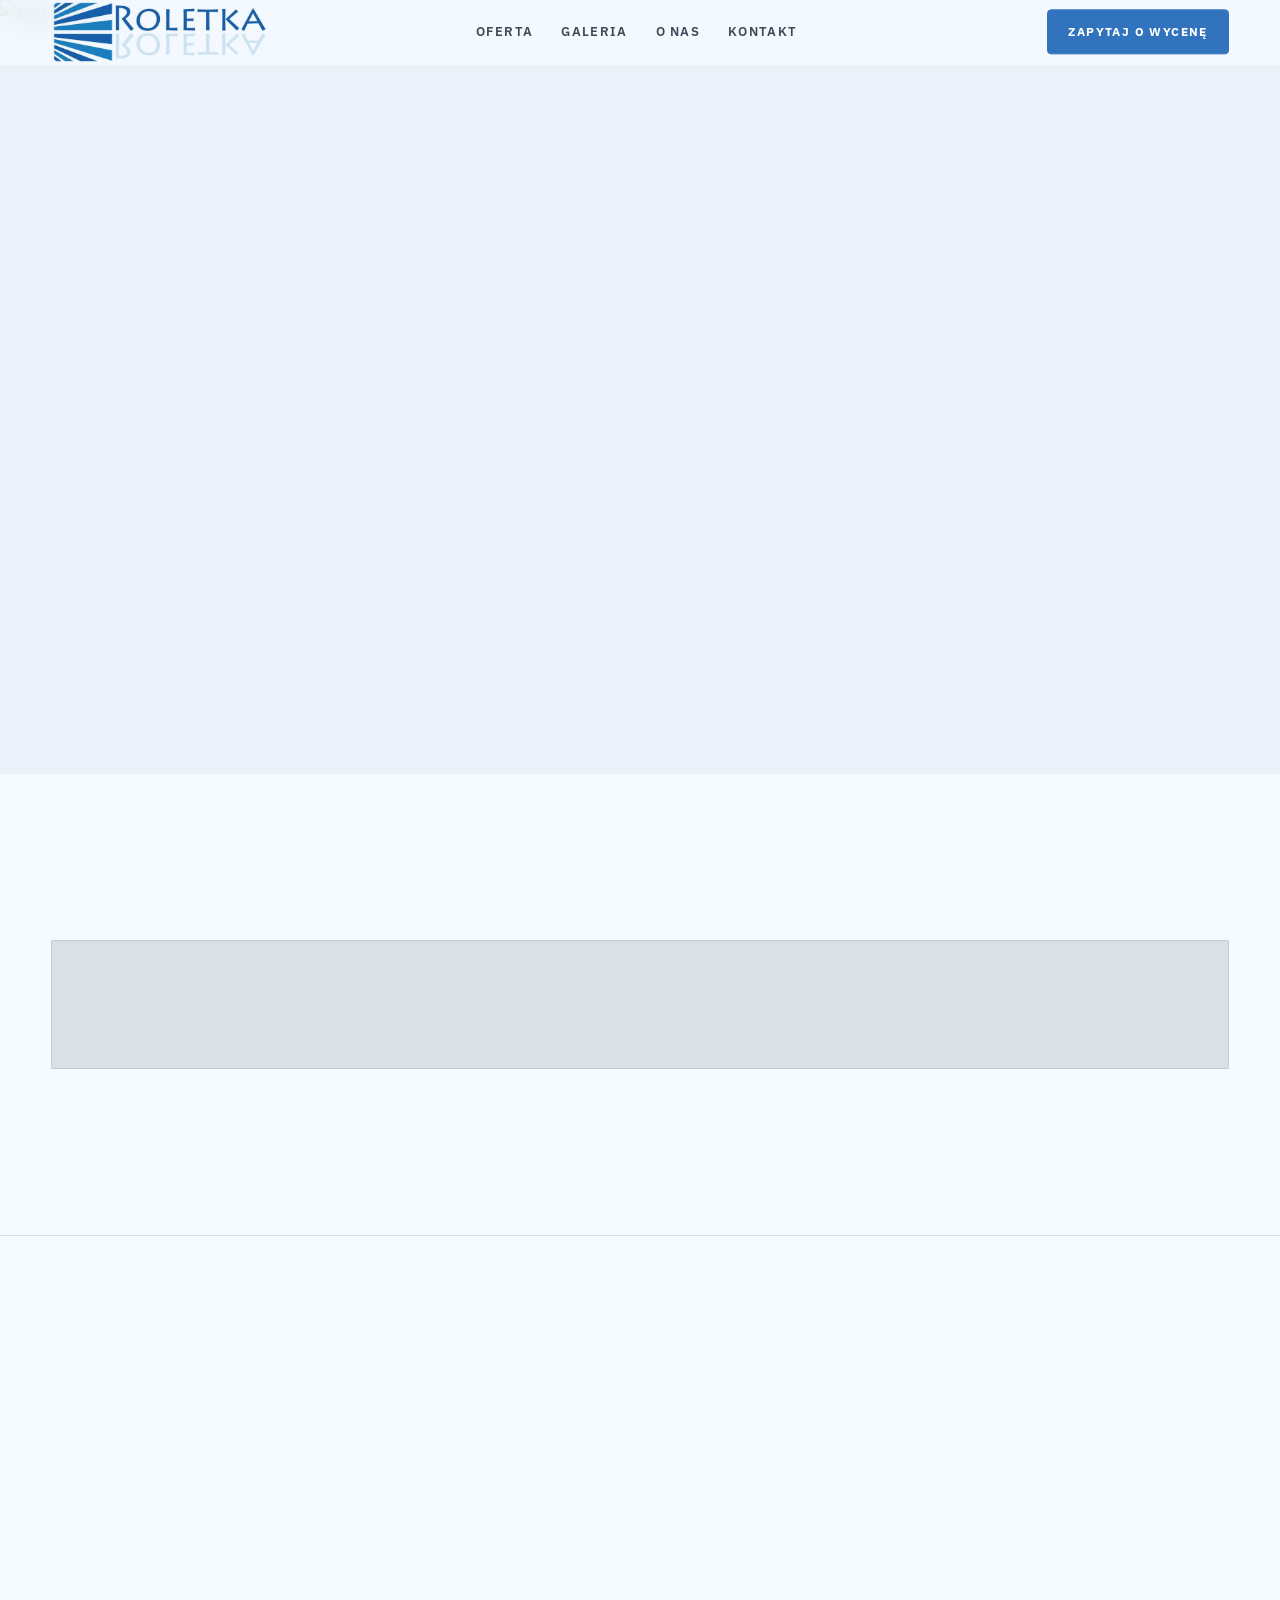
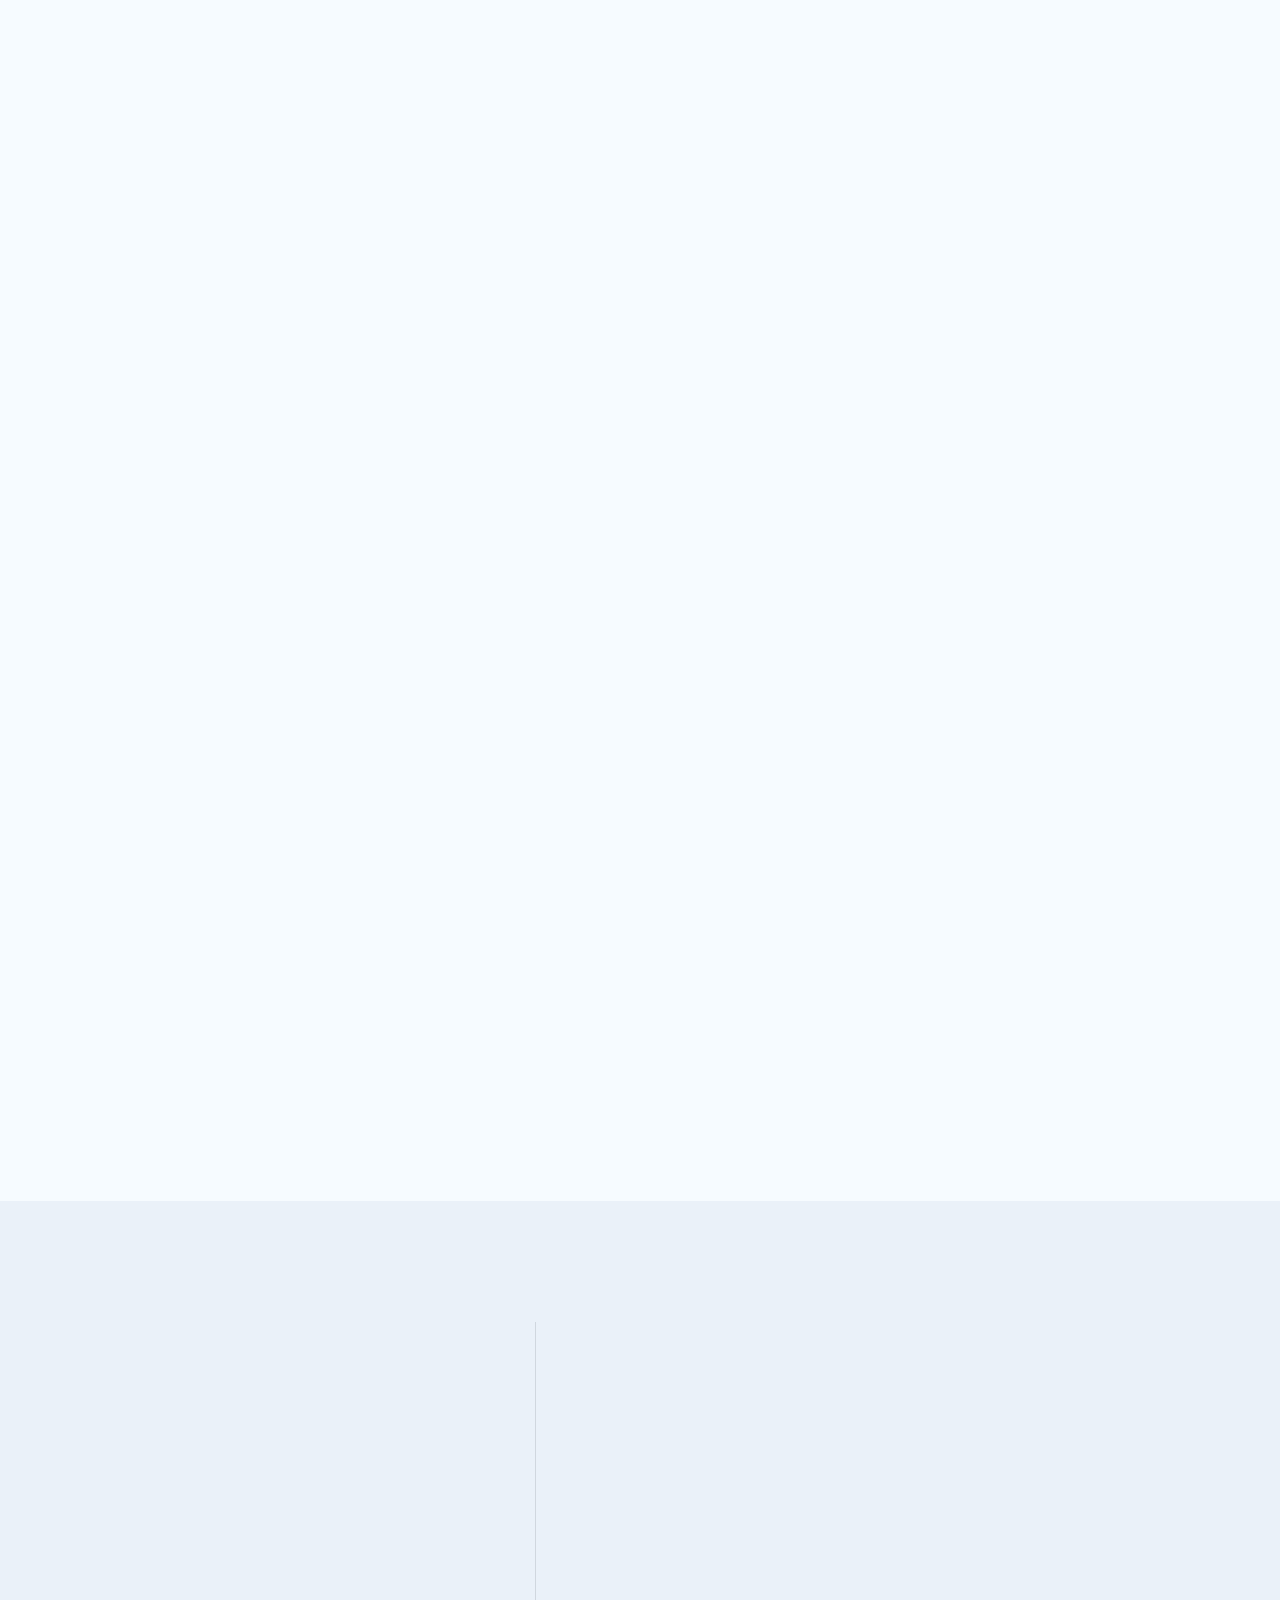
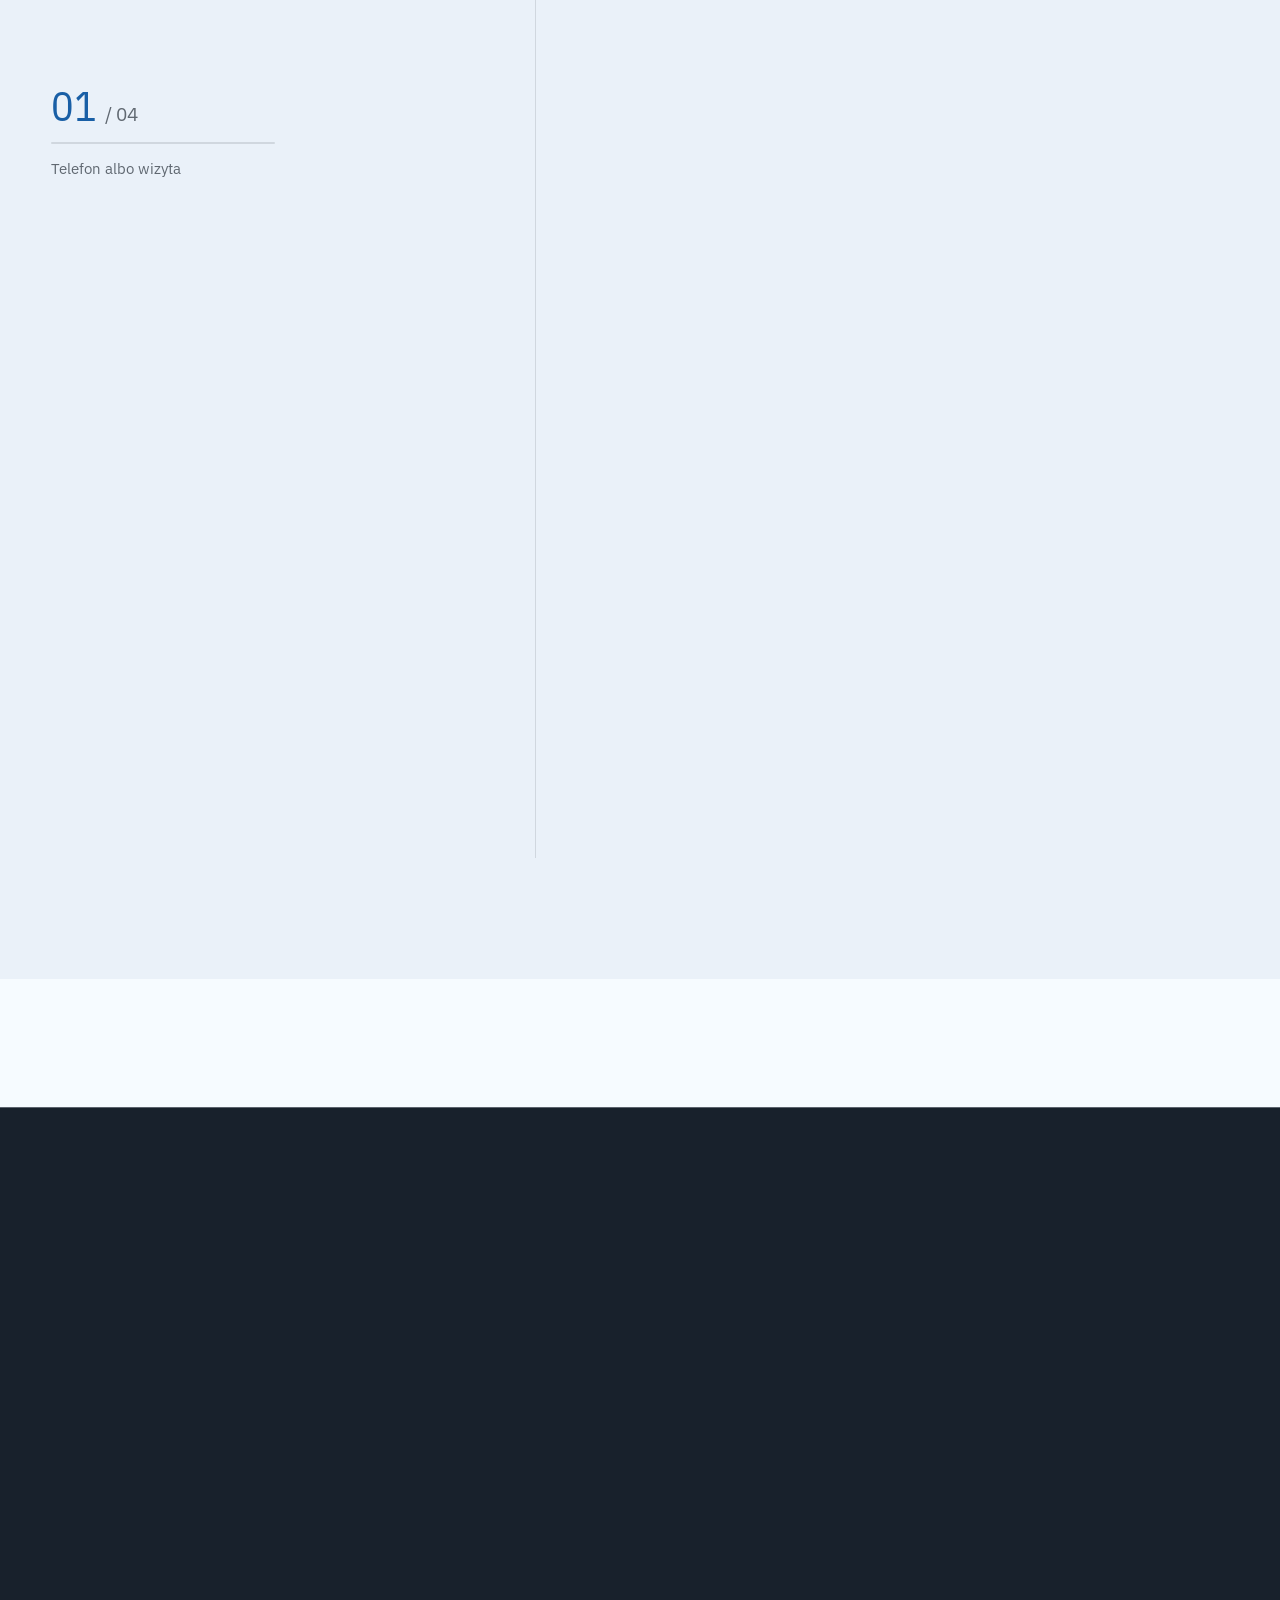
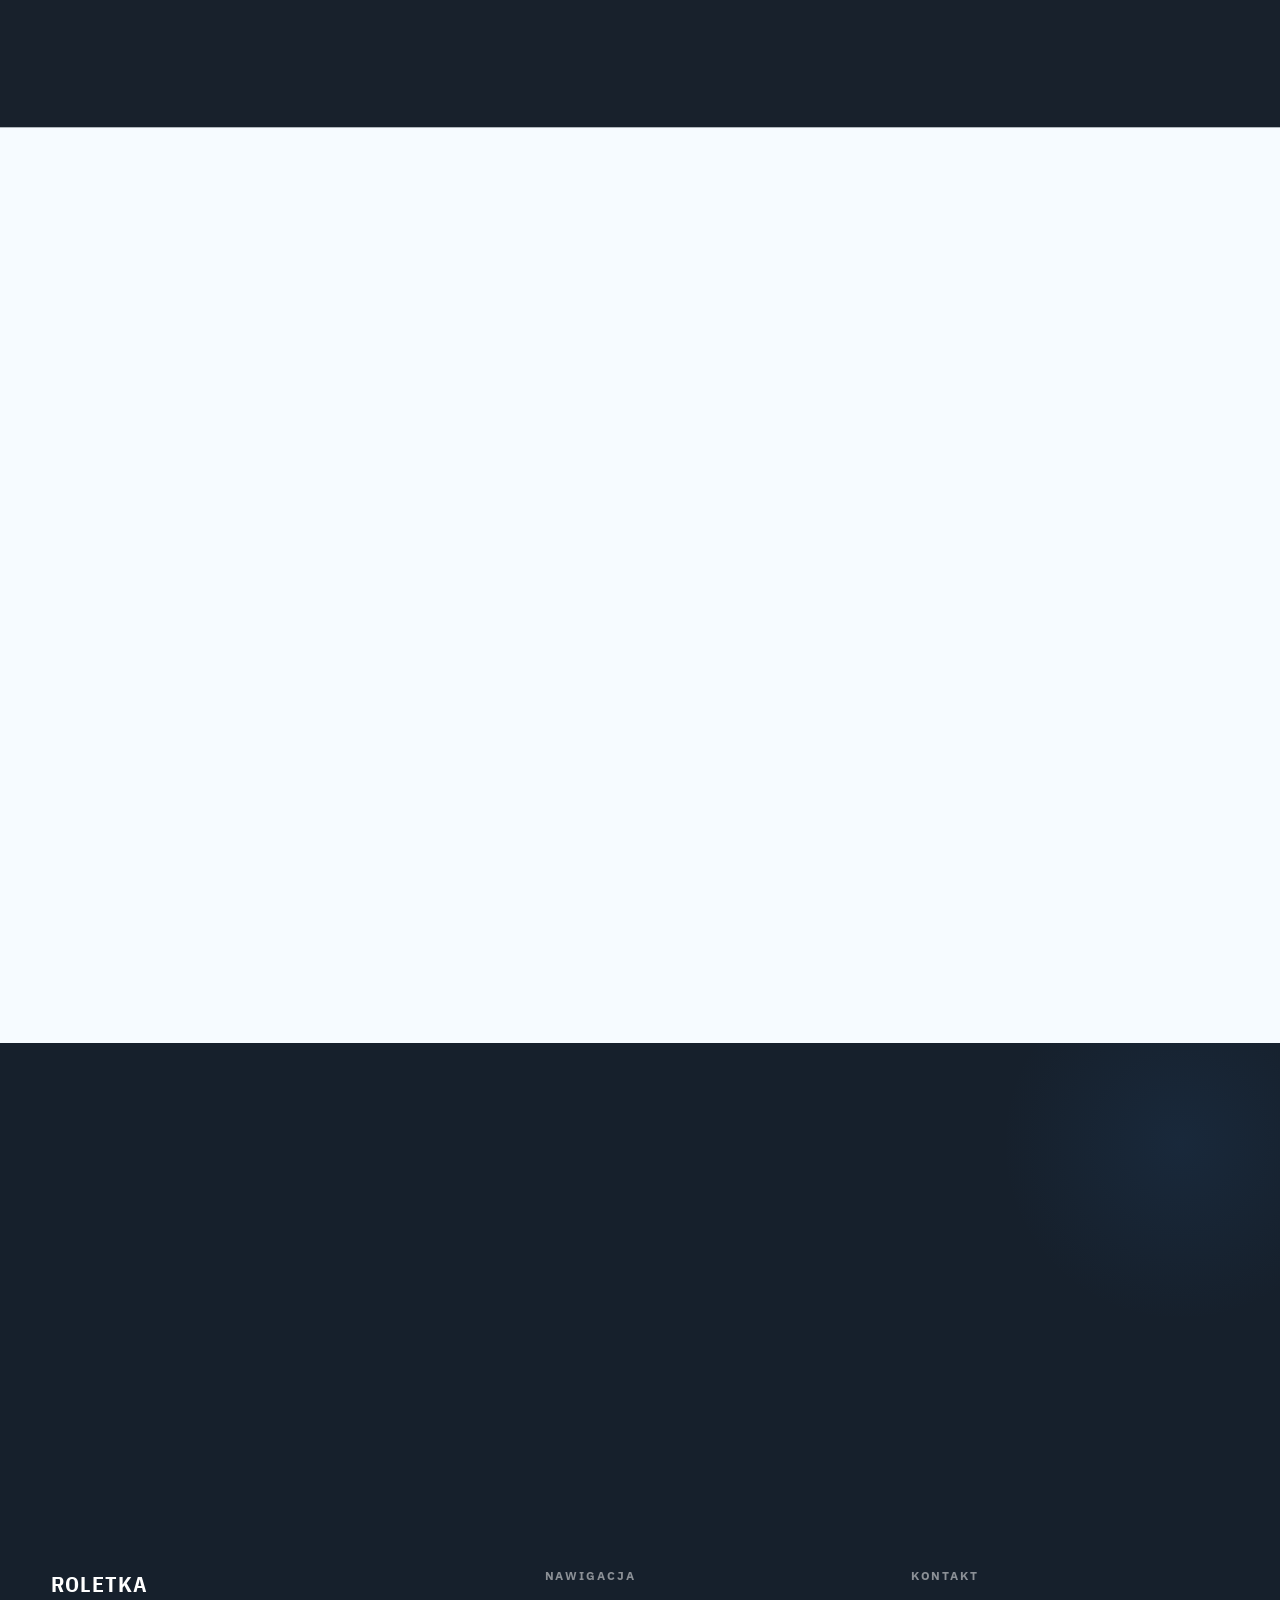
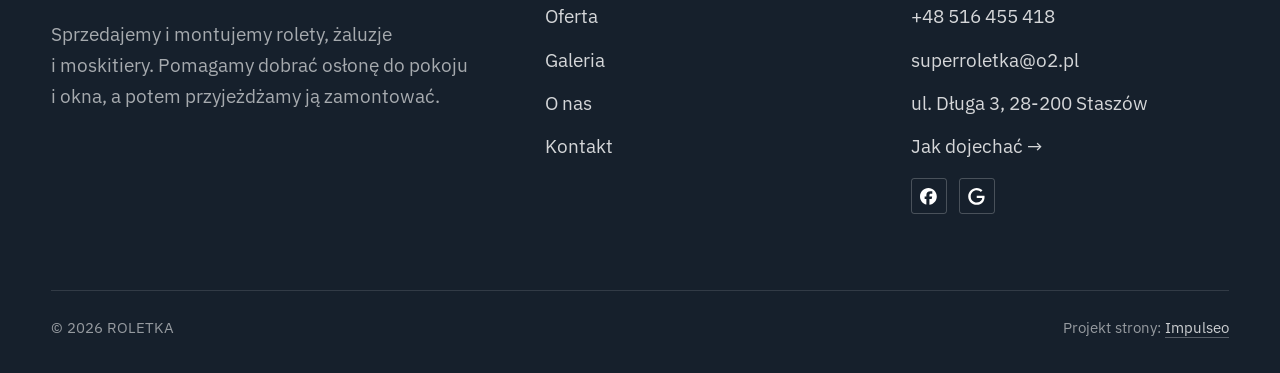
==== index.html @ e4530409 "Strona demo: roletka" ====
<!DOCTYPE html>
<html lang="pl">
<head>
<meta charset="UTF-8">
<meta name="viewport" content="width=device-width, initial-scale=1.0">
<title>ROLETKA - rolety, żaluzje i moskitiery · Staszów</title>
<meta name="description" content="ROLETKA ze Staszowa: sprzedaż i montaż rolet, żaluzji i moskitier. Doradzamy przy wyborze, zamawiamy i montujemy u klienta. Ul. Długa 3, Staszów.">
<link rel="canonical" href="https://kris20032.github.io/roletka/">
<meta name="robots" content="noindex, nofollow">
<meta property="og:type" content="website">
<meta property="og:locale" content="pl_PL">
<meta property="og:site_name" content="ROLETKA">
<meta property="og:title" content="ROLETKA - rolety, żaluzje i moskitiery · Staszów">
<meta property="og:description" content="ROLETKA ze Staszowa: sprzedaż i montaż rolet, żaluzji i moskitier. Doradzamy przy wyborze, zamawiamy i montujemy u klienta. Ul. Długa 3, Staszów.">
<meta property="og:url" content="https://kris20032.github.io/roletka/">
<meta property="og:image" content="https://kris20032.github.io/roletka/img/og.jpg">
<meta property="og:image:width" content="1200">
<meta property="og:image:height" content="630">
<meta name="twitter:card" content="summary_large_image">
<script type="application/ld+json">{"@context": "https://schema.org", "@type": "LocalBusiness", "name": "ROLETKA", "url": "https://kris20032.github.io/roletka/", "telephone": "+48516455418", "image": "https://kris20032.github.io/roletka/img/og.jpg", "areaServed": "Staszów", "sameAs": ["https://www.facebook.com/roletkastaszow/", "https://www.google.com/maps/place/ROLETKA/@50.5649977,21.1662256,716m/data=!3m2!1e3!4b1!4m6!3m5!1s0x473d580c90480ea9:0x45ab7f2d4fd52d50!8m2!3d50.5649977!4d21.1662256!16s%2Fg%2F11ggb8v2l4"]}</script>
<link rel="preconnect" href="https://fonts.googleapis.com">
<link rel="preconnect" href="https://fonts.gstatic.com" crossorigin>
<link href="https://fonts.googleapis.com/css2?family=IBM+Plex+Sans+Condensed:wght@500;600;700&family=IBM+Plex+Sans:wght@400;500;600&display=swap" rel="stylesheet">
<link rel="stylesheet" href="assets/styles.css?v=bfc71b7b">
</head>
<body>

<header class="nav">
  <div class="wrap nav-inner">
    <a class="brand brand-has-logo" href="index.html"><img class="brand-logo" src="img/logo.png" alt="ROLETKA" width="630" height="186" decoding="async"></a>
    <nav class="nav-links">
      <a href="oferta.html">Oferta</a>
      <a href="realizacje.html">Galeria</a>
      <a href="o-nas.html">O nas</a>
      <a href="kontakt.html">Kontakt</a>
      <a href="kontakt.html" class="btn btn-accent">Zapytaj o wycenę</a>
    </nav>
    <button class="nav-toggle" aria-label="Menu"><span></span><span></span><span></span></button>
  </div>
</header>

<main>
<section class="hero-dom">
  <img class="hd-bg" src="img/hero.jpg" fetchpriority="high" data-rotate="img/g8.jpg|img/g7.jpg" alt="ROLETKA" width="1880" height="1281">
  <div class="wrap">
    <div class="hd-panel reveal">
      <span class="hd-tick" aria-hidden="true"></span>
      <span class="hd-kicker">Rolety · żaluzje · moskitiery · Staszów</span>
      <h1 class="hd-claim">Rolety, żaluzje i moskitiery z montażem w Staszowie</h1>
      <ul class="hd-tags"><li>Doradztwo</li><li>Sprzedaż</li><li>Montaż</li></ul>
      <div class="hd-actions">
        <a href="kontakt.html" class="btn btn-accent">Zapytaj o wycenę <span class="arr">→</span></a>
        <a href="tel:+48516455418" class="btn btn-ghost">Zadzwoń +48 516 455 418</a>
      </div>
      
    </div>
  </div>
</section>
<section class="dom-statband">
  <div class="wrap">
    <div class="dom-stats">
      <div class="dom-stat reveal"><div class="ds-num">Doradztwo</div><div class="ds-lab">pomożemy wybrać</div></div>
      <div class="dom-stat reveal"><div class="ds-num">Montaż</div><div class="ds-lab">robimy to sami</div></div>
      <div class="dom-stat reveal"><div class="ds-num">Moskitiery</div><div class="ds-lab">na okna i drzwi</div></div>
      <div class="dom-stat reveal"><div class="ds-num">Ul. Długa 3</div><div class="ds-lab">Staszów</div></div>
    </div>
  </div>
</section>
<section class="dom-products" id="produkty">
  <div class="wrap">
    <div class="head reveal">
      <span class="eyebrow">Co robimy</span>
      <h2>Zakres oferty</h2>
      <p>Wszystko, co osłania okno i drzwi: przed słońcem, przed owadami i przed wzrokiem z ulicy. Doradzamy, sprzedajemy i montujemy, więc od wyboru do gotowej osłony prowadzi Cię jedna firma.</p>
    </div>
    <div class="dom-grid">
      <article class="dom-card reveal">
        <figure class="dom-card__img"><img src="img/g2.jpg" alt="Rolety" loading="lazy" width="1600" height="1068" decoding="async"></figure>
        <div class="dom-card__body">
          <h3 class="dom-card__name">Rolety</h3>
          <p class="dom-card__tag">Do salonu, sypialni, kuchni i biura. Doradzimy, czy w danym pokoju lepiej sprawdzi się tkanina przepuszczająca światło, czy taka, która mocniej zaciemnia.</p>
          <a class="dom-card__link" href="kontakt.html">Zapytaj o wycenę <span class="arr">→</span></a>
        </div>
      </article>
      <article class="dom-card reveal">
        <figure class="dom-card__img"><img src="img/g1.jpg" alt="Żaluzje" loading="lazy" width="1600" height="1068" decoding="async"></figure>
        <div class="dom-card__body">
          <h3 class="dom-card__name">Żaluzje</h3>
          <p class="dom-card__tag">Lamele ustawiasz pod dowolnym kątem, więc łatwo regulujesz ilość światła w pokoju. Dobrze sprawdzają się w kuchni, łazience i w biurze.</p>
          <a class="dom-card__link" href="kontakt.html">Zapytaj o wycenę <span class="arr">→</span></a>
        </div>
      </article>
      <article class="dom-card reveal">
        <figure class="dom-card__img"><img src="img/g3.jpg" alt="Moskitiery" loading="lazy" width="1600" height="1066" decoding="async"></figure>
        <div class="dom-card__body">
          <h3 class="dom-card__name">Moskitiery</h3>
          <p class="dom-card__tag">Na okna i drzwi balkonowe. Owady zostają na zewnątrz, a do środka wpada świeże powietrze, także w nocy przy otwartym oknie.</p>
          <a class="dom-card__link" href="kontakt.html">Zapytaj o wycenę <span class="arr">→</span></a>
        </div>
      </article>
      <article class="dom-card reveal">
        <figure class="dom-card__img"><img src="img/g4.jpg" alt="Doradztwo przy wyborze" loading="lazy" width="1600" height="1066" decoding="async"></figure>
        <div class="dom-card__body">
          <h3 class="dom-card__name">Doradztwo przy wyborze</h3>
          <p class="dom-card__tag">Podpowiemy, jaka osłona pasuje do danego okna i pokoju, w jakim kolorze i jak będzie się ją obsługiwać na co dzień.</p>
          <a class="dom-card__link" href="kontakt.html">Zapytaj o wycenę <span class="arr">→</span></a>
        </div>
      </article>
      <article class="dom-card reveal">
        <figure class="dom-card__img"><img src="img/g5.jpg" alt="Montaż u klienta" loading="lazy" width="1600" height="1066" decoding="async"></figure>
        <div class="dom-card__body">
          <h3 class="dom-card__name">Montaż u klienta</h3>
          <p class="dom-card__tag">Przyjeżdżamy i montujemy zamówione osłony. Po montażu sprawdzamy, czy wszystko chodzi płynnie, i pokazujemy, jak z nich korzystać.</p>
          <a class="dom-card__link" href="kontakt.html">Zapytaj o wycenę <span class="arr">→</span></a>
        </div>
      </article>
    </div>
    <div style="margin-top:var(--space-7)" class="reveal"><a href="oferta.html" class="btn btn-ghost">Pełna oferta <span class="arr">→</span></a></div>
  </div>
</section>
<section class="proces proces-os dom">
  <div class="wrap proc-grid">
    <div class="proc-side">
      <div class="head reveal">
        <span class="eyebrow">Jak to działa</span>
        <h2>Od wyboru po montaż - jedna firma</h2>
        <p>Doradzamy, zamawiamy i montujemy sami, więc wiesz, z kim rozmawiasz na każdym etapie.</p>
      </div>
      <div class="proc-count" aria-hidden="true"><span class="pc-cur">01</span><span class="pc-all">/ 04</span></div>
      <div class="proc-bar" aria-hidden="true"><i></i></div>
      <p class="proc-now" aria-hidden="true">Telefon albo wizyta</p>
    </div>
    <ol class="proces-line">
      <li class="reveal"><span class="pno">01</span><h3>Telefon albo wizyta</h3><p>Dzwonisz lub zaglądasz do nas na Długą 3. Mówisz, jakie masz okna i czego potrzebujesz.</p></li>
      <li class="reveal"><span class="pno">02</span><h3>Dobór</h3><p>Pomagamy wybrać rodzaj osłony, kolor i sposób obsługi.</p></li>
      <li class="reveal"><span class="pno">03</span><h3>Zamówienie</h3><p>Zamawiamy osłony pod Twoje okna i pilnujemy terminu dostawy.</p></li>
      <li class="reveal"><span class="pno">04</span><h3>Montaż</h3><p>Montujemy, sprawdzamy działanie i pokazujemy, jak korzystać z osłon.</p></li>
    </ol>
  </div>
</section>
<section class="stopklatka" aria-hidden="true">
  <div class="stk-bg" style="background-image:url(img/g6.jpg)"></div>
</section>
<section>
  <div class="wrap">
    <div class="head reveal">
      <span class="eyebrow">Galeria</span>
      <h2>Inspiracje</h2>
      <p>Przykładowe wnętrza i okna, przy których dobrze sprawdzają się osłony. Nasze realizacje pokazujemy na bieżąco na Facebooku.</p>
    </div>
    <div class="gallery">
      <div class="tile t-two3 reveal"><img src="img/about.jpg" alt="ROLETKA" loading="lazy" width="1600" height="1068" decoding="async"></div>
    </div>
    <div style="margin-top:var(--space-7)" class="reveal"><a href="realizacje.html" class="btn btn-accent">Pełna galeria <span class="arr">→</span></a></div>
  </div>
</section>
<section class="cta">
  <div class="wrap">
    <div class="reveal">
      <span class="eyebrow">Współpraca</span>
      <h2>Zapytaj o rolety, żaluzje albo moskitiery.</h2>
      <p>Zadzwoń albo napisz, jakie masz okna - doradzimy, co się sprawdzi, i podamy cenę.</p>
    </div>
    <div class="cta-actions reveal">
      <a href="kontakt.html" class="btn btn-light">Zapytaj o wycenę <span class="arr">→</span></a>
      <a href="tel:+48516455418" class="btn btn-ghost btn-ghost-cta">+48 516 455 418</a>
    </div>
  </div>
</section>
</main>

<footer>
  <div class="wrap">
    <div class="foot-grid">
      <div class="foot-brand">
        <div class="name">ROLETKA</div>
        <p>Sprzedajemy i montujemy rolety, żaluzje i moskitiery. Pomagamy dobrać osłonę do pokoju i okna, a potem przyjeżdżamy ją zamontować.</p>
      </div>
      <div class="foot-col">
        <h4>Nawigacja</h4>
        <a href="oferta.html">Oferta</a>
        <a href="realizacje.html">Galeria</a>
        <a href="o-nas.html">O nas</a>
        <a href="kontakt.html">Kontakt</a>
      </div>
      <div class="foot-col">
        <h4>Kontakt</h4>
        <a href="tel:+48516455418">+48 516 455 418</a>
        <a href="mailto:superroletka@o2.pl">superroletka@o2.pl</a>
        <p>ul. Długa 3, 28-200 Staszów</p>
        <a href="https://www.google.com/maps/place/ROLETKA/@50.5649977,21.1662256,716m/data=!3m2!1e3!4b1!4m6!3m5!1s0x473d580c90480ea9:0x45ab7f2d4fd52d50!8m2!3d50.5649977!4d21.1662256!16s%2Fg%2F11ggb8v2l4" target="_blank" rel="noopener">Jak dojechać →</a>
      <div class="foot-soc">
        <a class="soc" href="https://www.facebook.com/roletkastaszow/" target="_blank" rel="noopener" aria-label="Facebook - ROLETKA"><svg viewBox="0 0 24 24" aria-hidden="true" focusable="false"><path d="M9.101 23.691v-7.98H6.627v-3.667h2.474v-1.58c0-4.085 1.848-5.978 5.858-5.978.401 0 .955.042 1.468.103a8.68 8.68 0 0 1 1.141.195v3.325a8.623 8.623 0 0 0-.653-.036 26.805 26.805 0 0 0-.733-.009c-.707 0-1.259.096-1.675.309a1.686 1.686 0 0 0-.679.622c-.258.42-.374.995-.374 1.752v1.297h3.919l-.386 2.103-.287 1.564h-3.246v8.245C19.396 23.238 24 18.179 24 12.044c0-6.627-5.373-12-12-12s-12 5.373-12 12c0 5.628 3.874 10.35 9.101 11.647Z" fill="currentColor"/></svg></a>
        <a class="soc" href="https://www.google.com/maps/place/ROLETKA/@50.5649977,21.1662256,716m/data=!3m2!1e3!4b1!4m6!3m5!1s0x473d580c90480ea9:0x45ab7f2d4fd52d50!8m2!3d50.5649977!4d21.1662256!16s%2Fg%2F11ggb8v2l4" target="_blank" rel="noopener" aria-label="Google - ROLETKA"><svg viewBox="0 0 24 24" aria-hidden="true" focusable="false"><path d="M12.48 10.92v3.28h7.84c-.24 1.84-.853 3.187-1.787 4.133-1.147 1.147-2.933 2.4-6.053 2.4-4.827 0-8.6-3.893-8.6-8.72s3.773-8.72 8.6-8.72c2.6 0 4.507 1.027 5.907 2.347l2.307-2.307C18.747 1.44 16.133 0 12.48 0 5.867 0 .307 5.387.307 12s5.56 12 12.173 12c3.573 0 6.267-1.173 8.373-3.36 2.16-2.16 2.84-5.213 2.84-7.667 0-.76-.053-1.467-.173-2.053H12.48z" fill="currentColor"/></svg></a>
      </div>
      </div>
    </div>
    <div class="foot-bot">
      <span>© 2026 ROLETKA</span>
      <span>Projekt strony: <a class="foot-credit" href="https://impulseo.pl" target="_blank" rel="noopener">Impulseo</a></span>
    </div>
  </div>
</footer>
<div class="sticky-reserve"><a class="sr-book" href="kontakt.html">Zapytaj o wycenę</a><a class="sr-call" href="tel:+48516455418" aria-label="Zadzwoń"><svg class="ico-tel" width="16" height="16" viewBox="0 0 24 24" fill="none" aria-hidden="true"><path d="M6.6 10.8a15.5 15.5 0 0 0 6.6 6.6l2.2-2.2a1 1 0 0 1 1-.24 11.4 11.4 0 0 0 3.6.58 1 1 0 0 1 1 1V20a1 1 0 0 1-1 1A17 17 0 0 1 3 4a1 1 0 0 1 1-1h3.5a1 1 0 0 1 1 1c0 1.25.2 2.46.58 3.6a1 1 0 0 1-.25 1l-2.23 2.2Z" fill="currentColor"/></svg></a></div>
<div class="demo-wazne" data-do="2026-11-19" data-cykl="3" hidden><svg class="dw-ico" width="13" height="13" viewBox="0 0 24 24" fill="none" aria-hidden="true"><circle cx="12" cy="12" r="8.6" stroke="currentColor" stroke-width="1.8"/><path d="M12 7.2V12l3.3 2" stroke="currentColor" stroke-width="1.8" stroke-linecap="round"/></svg><span class="dw-txt"></span></div>

<script src="assets/main.js"></script>
</body>
</html>
---- assets/styles.css ----
/* ============================================================
   STOLBASZ — premium, architektoniczny B2B fit-out
   Jasna paleta, zero brązu. System wg premium-web-craft.
   Projekt strony: Impulseo (impulseo.pl)
   ============================================================ */

:root{
  /* PALETA — jasna, architektoniczna, chłodna */
  --paper:#F4F7FA;          /* główne tło */
  --paper-2:#E7EDF3;        /* sekcje alternatywne (chłodny jasny szary) */
  --paper-3:#E7EDF3;        /* delikatne wypełnienia */
  --ink:#16202C;            /* tekst główny — chłodny grafit */
  --ink-soft:#3A4654;       /* nagłówki drugorzędne */
  --muted:#5C6672;          /* tekst poboczny */
  --line:rgba(22,32,44,.12);/* hairline */
  --accent:#235E96;         /* stonowany petrol-slate — jedyny akcent */
  --accent-d:#1A4A78;
  --accent-soft:rgba(35,94,150,.10);
  --dark:#16202C;           /* sekcje ciemne (stopka/CTA) */

  /* HOVER ZDJĘĆ — JEDEN standard dla całego silnika (decyzja K. 04.08.2026, artefakt z wariantami).
     AKTUALNE (K.+Szymon 09.08.2026, wybór z artefaktu 6 wariantów): zoom 1.05 przy 1.4s -
     przy tak długim czasie mocniejszy kadr NIE skacze, tylko „oddycha". Poprzedni standard
     (1.02 / .55s z 04.08) odbierany jako dynamiczny i szybki.
     Spoczynek lekko przygaszony, ale TYLKO tam, gdzie jest mysz (@media hover:hover) —
     na telefonie zdjęcia zostają w pełnej jasności. */
  --img-zoom:1.05;                   /* K.+Szymon 09.08: wariant F z artefaktu porównawczego */
  --img-rest:brightness(.95) saturate(.99);
  --img-hot:brightness(1.06) saturate(1.05);
  --img-dur:1.4s;                    /* K.+Szymon 09.08 (wariant F): powoli = elegancko */
  --img-ease:cubic-bezier(.16,.84,.44,1);  /* miękki ogon, efekt „oddychania" */

  /* ODSTĘPY — skala 4/8 */
  --space-1:4px; --space-2:8px; --space-3:12px; --space-4:16px; --space-5:24px;
  --space-6:32px; --space-7:48px; --space-8:64px; --space-9:96px; --space-10:128px;

  /* TYPOGRAFIA — fluid clamp() (skala podbita 16.07.2026: większe, czytelniejsze litery — uwaga Adama) */
  --text-sm:clamp(.9rem,.87rem + .12vw,1rem);
  --text-base:clamp(1.08rem,1.04rem + .18vw,1.2rem);
  --text-lg:clamp(1.24rem,1.15rem + .34vw,1.44rem);
  --text-h3:clamp(1.34rem,1.22rem + .55vw,1.66rem);
  --text-h2:clamp(2.1rem,1.66rem + 2.1vw,3.1rem);
  --text-h1:clamp(2.9rem,2.1rem + 4vw,5.1rem);

  /* PROMIENIE — architektoniczne, raczej ostre */
  --r-sm:3px; --r-md:6px; --r-lg:10px;

  /* RUCH */
  --ease:cubic-bezier(.25,.46,.45,.94); --dur:.24s;

  /* CIENIE — miękkie, warstwowe */
  --sh-sm:0 1px 2px rgba(16,24,32,.04), 0 2px 8px rgba(16,24,32,.05);
  --sh-md:0 2px 6px rgba(16,24,32,.05), 0 12px 28px -8px rgba(16,24,32,.12);
  --sh-lg:0 6px 14px rgba(16,24,32,.07), 0 26px 56px -18px rgba(16,24,32,.22);

  --hairline:1px solid var(--line);

  --font-display:'IBM Plex Sans Condensed','IBM Plex Sans',sans-serif;
  --font-body:'IBM Plex Sans',sans-serif;
}

*{box-sizing:border-box;margin:0;padding:0}
html{scroll-behavior:smooth}
body{
  font-family:var(--font-body);
  font-size:var(--text-base);
  line-height:1.65;
  color:var(--ink);
  background:var(--paper);
  -webkit-font-smoothing:antialiased;
  text-rendering:optimizeLegibility;
}
img{max-width:100%;height:auto;display:block}  /* height:auto = width/height z atrybutów trzyma proporcje (TOP#12) */
a{color:inherit;text-decoration:none}

.wrap{width:min(92%,1180px);margin-inline:auto}
section{padding-block:clamp(52px,6.5vw,96px)}

h1,h2,h3{font-family:var(--font-display);font-weight:700;line-height:1.08;letter-spacing:-.02em;color:var(--ink)}
h1{font-size:var(--text-h1);letter-spacing:-.035em}
h2{font-size:var(--text-h2);letter-spacing:-.025em}
h3{font-size:var(--text-h3)}
/* MIARA — długość wiersza. WCAG 2.2 SC 1.4.8: max 80 znaków; Butterick: 45–90.
   68ch daje realnie 72–78 znaków polskiego tekstu, czyli z zapasem pod granicą.
   Wcześniej limit miał TYLKO <p> — <li>, <blockquote> i <dd> nie miały żadnego,
   i to jedyny powód, dla którego 23 bloki na dwóch oddanych stronach jadą po
   83–106 znaków w wierszu (pomiar 07.08.2026, bramka `miara`).
   ⚠️ Listy i definicje ograniczamy TYLKO bez klasy: `ul`/`ol` z klasą to u nas
   układ (siatki kafli, menu), a nie tekst ciągły — tam miarę wyznacza układ. */
/* 60ch, nie 68ch (K. 10.08): po zmianie fontów na węższe kroje (DM Sans i spółka)
   w 68ch mieściło się ~90 znaków - bramka pikselowa słusznie zgłaszała przekroczenie
   granicy 80. Pomiar na żywej przeglądarce: 60ch = 90 znaków, 53ch = ~78 znaków, czyli normę WCAG 1.4.8. */
:root{ --miara:53ch }
p{max-width:min(100%,var(--miara))}
blockquote,
ul:not([class])>li, ol:not([class])>li,
dl:not([class])>dd{max-width:min(100%,var(--miara))}

/* ⚠️ Świadomie BEZ wyjątku `.tile p,.card p,.svc p{max-width:none}`, choć nasuwa się sam:
   te akapity BYŁY już ograniczone (stare `p{max-width:65ch}`), więc „wyjątek" nie odblokowałby
   niczego nowego — tylko ROZLUŹNIŁ stan sprzed zmiany na wszystkich demach naraz.
   `figcaption` żadna z reguł wyżej nie dotyczy, więc też nie potrzebuje zwolnienia. */

/* ŁAMANIE. `balance` wyrównuje długości wierszy w nagłówku, `pretty` pilnuje ostatniego
   wiersza akapitu, żeby nie został w nim jeden wyraz. Obsługiwane od Chrome 117 /
   Safari 17.5; starsze przeglądarki po prostu ignorują tę własność.
   `text-wrap:pretty` nie występowało dotąd ANI RAZ w silniku ani w repo klientów. */
h1,h2,h3,.lead,.lede{text-wrap:balance}
p,li,blockquote,dd{text-wrap:pretty}

.eyebrow{
  font-family:var(--font-body);
  font-size:var(--text-sm);
  font-weight:600;
  letter-spacing:.18em;
  text-transform:uppercase;
  color:var(--accent);
  display:inline-flex;align-items:center;gap:var(--space-3);
}
/* flex:none + margin-top = kreska trzyma się PIERWSZEJ linii. Wcześniej align-items:center
   centrowało ją względem całego bloku i przy zawinięciu (długi kicker typu
   „…WNĘTRZ · LESZNO · OD 2019") druga linia lądowała z brzydkim wcięciem. */
.eyebrow{align-items:flex-start}
.eyebrow>*,.eyebrow{text-wrap:balance}   /* dlugi kicker lamal sie na sierote typu samo „2019" w drugiej linii */
.eyebrow::before{content:"";width:28px;height:1px;background:var(--accent);display:inline-block;flex:none;margin-top:.62em}

.muted{color:var(--muted)}
.lead{font-size:var(--text-lg);line-height:1.55;color:var(--ink-soft);max-width:50ch}

/* ---------- BUTTONS ---------- */
.btn{
  display:inline-flex;align-items:center;gap:var(--space-2);
  font-weight:600;font-size:var(--text-sm);letter-spacing:.02em;
  padding:var(--space-4) var(--space-6);
  border-radius:var(--r-sm);
  transition:transform var(--dur) var(--ease),box-shadow var(--dur) var(--ease),background var(--dur) var(--ease);
  cursor:pointer;border:1px solid transparent;
}
.btn-accent{background:var(--accent);color:#fff;box-shadow:var(--sh-sm)}
.btn-accent:hover{background:var(--accent-d);transform:translateY(-2px);box-shadow:var(--sh-md)}
.btn-accent:active{transform:translateY(0);box-shadow:var(--sh-sm)}
.btn-ghost{background:transparent;color:var(--ink);border-color:var(--line)}
.btn-ghost:hover{border-color:var(--accent);color:var(--accent);transform:translateY(-2px)}
.btn-light{background:#fff;color:var(--ink);box-shadow:var(--sh-sm)}
.btn-light:hover{transform:translateY(-2px);box-shadow:var(--sh-md)}
.btn .arr{transition:transform var(--dur) var(--ease)}
.btn:hover .arr{transform:translateX(4px)}

/* ---------- NAV ---------- */
.nav{
  position:sticky;top:0;z-index:50;
  background:color-mix(in srgb,var(--paper) 88%,transparent);
  backdrop-filter:saturate(140%) blur(10px);
  border-bottom:var(--hairline);
}
.nav-inner{display:flex;align-items:center;justify-content:space-between;gap:var(--space-5);height:72px}
/* ANTY-NACHODZENIE (K. 05.08.2026): długa nazwa firmy + przycisk z pełnym numerem nie mieściły się w pasku
   i flex ściskał linki PONIŻEJ ich treści - "Kontakt" wchodził na ramkę "Zadzwoń +48 ...". Teraz ustępuje
   nazwa marki (skrót wielokropkiem), a menu i przycisk nigdy się nie kurczą ani nie zachodzą na siebie. */
.brand{display:flex;flex-direction:column;line-height:1;min-width:0;flex:0 1 auto}
.brand .name{font-family:var(--font-display);font-weight:800;font-size:1.35rem;letter-spacing:.04em;white-space:nowrap;overflow:hidden;text-overflow:ellipsis}
.brand .sub{font-size:.62rem;letter-spacing:.34em;text-transform:uppercase;color:var(--muted);margin-top:5px;white-space:nowrap;overflow:hidden;text-overflow:ellipsis}
.nav-links{display:flex;align-items:center;gap:var(--space-6);flex:0 0 auto}
.nav-links a{font-size:var(--text-sm);font-weight:500;color:var(--ink-soft);position:relative;padding-block:4px;white-space:nowrap;transition:color var(--dur) var(--ease)}
.nav-links a::after{content:"";position:absolute;left:0;bottom:0;width:0;height:1.5px;background:var(--accent);transition:width var(--dur) var(--ease)}
.nav-links a:hover,.nav-links a.active{color:var(--ink)}
.nav-links a:hover::after,.nav-links a.active::after{width:100%}
.nav-links .btn{padding:var(--space-2) var(--space-5)}
/* przyciski w nav: właściwy kolor (przebij .nav-links a) + bez podkreślenia */
.nav-links a.btn-accent{color:#fff}
.nav-links a.btn-ghost,.nav-links a.btn-light{color:var(--ink)}
/* CTA w pasku: NIE podkreślenie spod linków menu, ale ten sam przelatujący błysk,
   co na wszystkich innych przyciskach (zgłoszenie K. 13.08.2026 - „na hero jest efekt
   światła przechodzącego przez przycisk, na navbarze go nie ma, a mają być identyczne").
   Reguła `.nav-links a::after` jest silniejsza od `.btn::after`, więc trzeba jej
   geometrię wyzerować i wpisać połysk z nazwy - samo `display:none` gasiło efekt. */
.nav-links a.btn::after{
  display:block;content:"";position:absolute;inset:0;z-index:-1;pointer-events:none;
  width:auto;height:auto;border-radius:inherit;   /* kasuje geometrię podkreślenia (width:0;height:1.5px) */
  background:linear-gradient(100deg,transparent 32%,rgba(255,255,255,.20) 50%,transparent 68%);
  translate:-120% 0}
@media (prefers-reduced-motion:no-preference){
  .nav-links a.btn:hover::after{translate:120% 0;transition:translate .75s var(--mt-ease,cubic-bezier(.16,.84,.44,1))}
}
.nav-toggle{display:none;background:none;border:none;cursor:pointer;flex-direction:column;gap:5px;padding:8px}
.nav-toggle span{width:24px;height:2px;background:var(--ink);transition:var(--dur)}
/* Ciasny zakres MIĘDZY menu mobilnym a pełnym pulpitem: zbijamy odstępy i nazwę marki,
   żeby wszystko zmieściło się naturalnie, zanim w ogóle dojdzie do skracania wielokropkiem. */
@media(max-width:1280px) and (min-width:921px){
  .nav-links{gap:var(--space-4)}
  .nav-links .btn{padding:var(--space-2) var(--space-4)}
  .brand .name{font-size:1.15rem}
}

/* ---------- HERO (split) ---------- */
.hero{position:relative;overflow:hidden;border-bottom:var(--hairline)}
.hero-grid{display:grid;grid-template-columns:1.05fr .95fr;gap:clamp(24px,4vw,60px);align-items:center;
  padding-block:clamp(36px,4.5vw,64px)}
.hero-copy .eyebrow{margin-bottom:var(--space-5)}
.hero-copy h1{margin-bottom:var(--space-5)}
.hero-copy .lead{margin-bottom:var(--space-7)}
.hero-actions{display:flex;flex-wrap:wrap;gap:var(--space-4)}
.hero-art{position:relative;aspect-ratio:4/3;border-radius:var(--r-lg);overflow:hidden;box-shadow:var(--sh-lg)}
.hero-art img{width:100%;height:100%;object-fit:cover}
.hero-art::after{content:"";position:absolute;inset:0;background:linear-gradient(180deg,transparent 55%,rgba(18,24,28,.28))}
.hero-badge{position:absolute;left:var(--space-5);bottom:var(--space-5);z-index:2;
  background:rgba(252,252,251,.94);backdrop-filter:blur(4px);
  border-radius:var(--r-md);padding:var(--space-4) var(--space-5);box-shadow:var(--sh-md);max-width:78%}
.hero-badge strong{display:block;font-family:var(--font-display);font-size:1rem;letter-spacing:-.01em}
.hero-badge span{font-size:var(--text-sm);color:var(--muted)}

/* ---------- HERO duży / kinowy (strona główna) ---------- */
.hero-cine{position:relative;min-height:clamp(560px,82vh,840px);min-height:clamp(560px,82svh,840px);display:flex;align-items:center;overflow:hidden;border-bottom:var(--hairline)}
.hero-cine>img{position:absolute;inset:0;width:100%;height:100%;object-fit:cover;z-index:0}
.hero-cine::after{content:"";position:absolute;inset:0;z-index:1;
  background:linear-gradient(95deg,rgba(13,18,23,.86) 0%,rgba(13,18,23,.64) 32%,rgba(13,18,23,.24) 62%,rgba(13,18,23,.04) 100%)}
.hero-cine .wrap{position:relative;z-index:2;padding-block:var(--space-8)}
.hero-cine .hero-copy{max-width:660px}
.hero-cine .eyebrow{color:#fff;margin-bottom:var(--space-5)}
.hero-cine .eyebrow::before{background:#fff}
.hero-cine h1{color:#fff;margin-bottom:var(--space-5);font-size:clamp(2.9rem,2rem + 4.4vw,5.2rem);text-wrap:balance}
.hero-cine .lead{color:rgba(255,255,255,.92);max-width:48ch;margin-bottom:var(--space-7)}
.hero-cine .hero-actions{display:flex;flex-wrap:wrap;gap:var(--space-4)}
/* NISKIE OKNO (laptop z dokiem i paskami przeglądarki ma ~700-780 px wysokości widoku):
   H1 do 5.2rem + długi lead nie mieściły się i przyciski wypadały POD krawędź ekranu -
   klient widział stronę bez ani jednego CTA. Skalujemy w dół, zamiast przycinać treść. */
@media(min-width:821px) and (max-height:820px){
  .hero-cine{min-height:clamp(520px,94svh,780px)}
  .hero-cine .wrap{padding-block:var(--space-6)}
  .hero-cine h1{font-size:clamp(2.2rem,1.5rem + 2.6vw,3.6rem);margin-bottom:var(--space-4)}
  .hero-cine .eyebrow{margin-bottom:var(--space-4)}
  .hero-cine .lead{margin-bottom:var(--space-5);max-width:44ch}
}
@media(max-width:680px){
  .hero-cine{min-height:clamp(520px,76vh,640px);min-height:clamp(520px,76svh,640px);align-items:flex-end}
  .hero-cine::after{background:linear-gradient(0deg,rgba(13,18,23,.9) 6%,rgba(13,18,23,.45) 55%,rgba(13,18,23,.25) 100%)}
  .hero-cine .wrap{padding-bottom:var(--space-9)}
  /* TELEFON (~90% oglądających): lead potrafił zająć 8 linii i zepchnąć CTA poza pierwszy ekran.
     Zwężamy interlinię i skalę - treści nie ucinamy, bo to ona sprzedaje. */
  .hero-cine .lead{font-size:.98rem;line-height:1.5;margin-bottom:var(--space-5)}
  .hero-cine .eyebrow{font-size:.72rem;letter-spacing:.13em;margin-bottom:var(--space-4)}
  .hero-cine .eyebrow::before{width:20px}
  .hero-cine h1{margin-bottom:var(--space-4)}
}

/* full-bleed hero variant (podstrony) */
.pagehead{position:relative;min-height:46vh;min-height:46svh;display:flex;align-items:flex-end;overflow:hidden;border-bottom:var(--hairline)}
.pagehead img{position:absolute;inset:0;width:100%;height:100%;object-fit:cover}
/* 10.08.2026 (decyzja K.): mocniejsze przyciemnienie + cień pod tekstem. Bramka mierzyła na
   nagłówkach podstron 3,38-3,43:1 przy wymaganych 4,5 — jasne zdjęcie (hala, śnieg, niebo)
   podchodziło pod biały tekst. Zdjęcia klientów są różne, więc kontrast musi dawać WARSTWA,
   a nie szczęśliwy dobór kadru. */
.pagehead::after{content:"";position:absolute;inset:0;background:linear-gradient(180deg,rgba(18,24,28,.40),rgba(18,24,28,.76))}
.pagehead .wrap{position:relative;z-index:2;padding-block:var(--space-9);color:#fff}
.pagehead h1{color:#fff;max-width:18ch;text-shadow:0 2px 16px rgba(0,0,0,.55)}
.pagehead .eyebrow{color:#fff}
.pagehead .eyebrow::before{background:#fff}
.pagehead p{color:rgba(255,255,255,.92);margin-top:var(--space-4);max-width:54ch;text-shadow:0 1px 12px rgba(0,0,0,.5)}

/* ---------- STRIP (pasek skrótów / liczby) ---------- */
.strip{background:var(--dark);color:#fff}
/* PASEK HASEŁ — standard 04.08.2026 (decyzja K.): 5 haseł w JEDNYM rzędzie, tekst WYŚRODKOWANY,
   węższe marginesy boczne niż reszta strony (pasek ma iść szerzej), równe wysokości kolumn. */
.strip .wrap{width:min(96%,1440px);display:grid;grid-template-columns:repeat(5,1fr);
  gap:var(--space-5);padding-block:var(--space-7);align-items:stretch}
.strip .item .k{font-family:var(--font-display);font-size:clamp(1.05rem,.82rem + .85vw,1.55rem);
  font-weight:800;letter-spacing:-.02em;color:#fff;line-height:1.18;text-wrap:balance}
.strip .item .v{font-size:var(--text-sm);color:rgba(255,255,255,.66);margin-top:var(--space-2);line-height:1.4}
.strip .item{border-left:2px solid var(--accent);padding-inline:var(--space-4);
  text-align:center;display:flex;flex-direction:column;justify-content:center}
/* liczba kolumn = liczba haseł, żeby ostatnie nie zostawało samo w drugim rzędzie.
   Klasę n-N nadaje multipage.py; domyślnie (bez klasy) pasek jest 5-kolumnowy. */
.strip.n-2 .wrap{grid-template-columns:repeat(2,1fr)}
.strip.n-3 .wrap{grid-template-columns:repeat(3,1fr)}
.strip.n-4 .wrap{grid-template-columns:repeat(4,1fr);gap:var(--space-6)}
.strip.n-4 .item .k{font-size:clamp(1.3rem,1rem + 1.1vw,2rem)}
.strip.n-6 .wrap{grid-template-columns:repeat(6,1fr);gap:var(--space-4)}
.strip.n-6 .item .k{font-size:clamp(.98rem,.8rem + .7vw,1.35rem)}
/* równe łamanie: zamiast "długa linia + jedno słowo" obie linie zbliżonej długości */
.strip .item .k{text-wrap:balance}

/* ---------- SECTION HEAD ---------- */
.head{max-width:48rem;margin-bottom:var(--space-8)}
.head.center{margin-inline:auto;text-align:center}
.head .eyebrow{margin-bottom:var(--space-4)}
.head h2{margin-bottom:var(--space-4)}
.head p{color:var(--muted);font-size:var(--text-lg);line-height:1.55}
.head.center p{margin-inline:auto}

/* ---------- INTRO SPLIT ---------- */
.split{display:grid;grid-template-columns:.92fr 1.08fr;gap:clamp(28px,5vw,80px);align-items:center}
.split.rev{grid-template-columns:1.08fr .92fr}
.split.rev .split-art{order:-1}
.split-art{position:relative;aspect-ratio:5/4;border-radius:var(--r-lg);overflow:hidden;box-shadow:var(--sh-lg)}
.split-art img{width:100%;height:100%;object-fit:cover}
.split-copy h2{margin-bottom:var(--space-5)}
.split-copy p+p{margin-top:var(--space-4)}
.split-copy .btn{margin-top:var(--space-6)}

/* ---------- SERVICES (zakres) ---------- */
.svc-grid{display:grid;grid-template-columns:repeat(auto-fit,minmax(280px,1fr));gap:var(--space-5)}
.svc{background:#fff;border:var(--hairline);border-radius:var(--r-md);padding:var(--space-7) var(--space-6);
  transition:transform var(--dur) var(--ease),box-shadow var(--dur) var(--ease),border-color var(--dur) var(--ease);
  position:relative;overflow:hidden}
.svc::before{content:"";position:absolute;left:0;top:0;width:3px;height:0;background:var(--accent);transition:height var(--dur) var(--ease)}
.svc:hover{transform:translateY(-4px);box-shadow:var(--sh-md);border-color:transparent}
.svc:hover::before{height:100%}
.svc .ic{font-family:var(--font-display);font-size:.8rem;font-weight:700;letter-spacing:.12em;color:var(--accent);margin-bottom:var(--space-4)}
.svc h3{margin-bottom:var(--space-3);font-size:1.22rem}
.svc p{color:var(--muted);font-size:var(--text-base);line-height:1.6}

/* big detailed service rows */
.svc-row{display:grid;grid-template-columns:.8fr 1.2fr;gap:clamp(20px,4vw,60px);align-items:center;padding-block:var(--space-8)}
.svc-row+.svc-row{border-top:var(--hairline)}
.svc-row.rev{grid-template-columns:1.2fr .8fr}
/* Naprzemienny układ wierszy oferty: co drugi wiersz ma zdjęcie po PRAWEJ.
   Było `order:-1` — martwy kod, bo zdjęcie i tak jest pierwszym dzieckiem w HTML,
   więc wszystkie wiersze wyglądały identycznie (zdjęcie zawsze z lewej), a `rev`
   zmieniało tylko szerokość kolumn. Znalezione 29.07.2026 przy różnicowaniu kierunków
   animacji (pomiar pozycji: art.mid 390/502 przy row.mid 756 — zawsze lewa strona). */
.svc-row.rev .svc-row-art{order:2}
.svc-row-art{aspect-ratio:4/3;border-radius:var(--r-md);overflow:hidden;box-shadow:var(--sh-md)}
.svc-row-art img{width:100%;height:100%;object-fit:cover}
.svc-row h3{font-size:1.5rem;margin-bottom:var(--space-4)}
.svc-row .num{font-family:var(--font-display);font-size:.85rem;font-weight:700;letter-spacing:.14em;color:var(--accent);display:block;margin-bottom:var(--space-3)}
.svc-row ul{list-style:none;margin-top:var(--space-4);display:flex;flex-direction:column;gap:var(--space-2)}
.svc-row li{position:relative;padding-left:var(--space-5);color:var(--muted);font-size:var(--text-base)}
.svc-row li::before{content:"";position:absolute;left:0;top:.62em;width:8px;height:1px;background:var(--accent)}

/* ---------- GALLERY (realizacje) ---------- */
.gallery{display:grid;grid-template-columns:repeat(12,1fr);gap:var(--space-4);grid-auto-rows:200px}
/* GALERIA MASONRY — pionowe zdjęcia (portrety beauty/wellness) bez przycinania: kolumny, height auto */
.gallery-masonry{column-count:3;column-gap:var(--space-4)}
@media(max-width:900px){.gallery-masonry{column-count:2}}
@media(max-width:560px){.gallery-masonry{column-count:1}}
.gallery-masonry .m-tile{break-inside:avoid;margin:0 0 var(--space-4);padding:0;position:relative;overflow:hidden;border-radius:var(--r-md);border:1px solid var(--line)}
.gallery-masonry .m-tile img{width:100%;height:auto;display:block}
.gallery-masonry .m-tile .cap{position:absolute;left:0;right:0;bottom:0;padding:var(--space-4);color:#fff;background:linear-gradient(0deg,rgba(0,0,0,.55),transparent);font-size:var(--text-sm)}
.gallery-masonry .m-tile .cap small{display:block;font-weight:400;opacity:.78;letter-spacing:.04em;text-transform:uppercase;font-size:.66rem;margin-top:3px}
.tile{position:relative;overflow:hidden;border-radius:var(--r-md);box-shadow:var(--sh-sm);
  transition:transform var(--dur) var(--ease),box-shadow var(--dur) var(--ease)}
.tile img{width:100%;height:100%;object-fit:cover;
  transition:transform var(--img-dur) var(--img-ease),filter var(--img-dur) var(--img-ease)}
.tile:hover{box-shadow:var(--sh-md)}
.tile .cap{position:absolute;left:0;right:0;bottom:0;padding:var(--space-5) var(--space-4) var(--space-4);
  /* mocniejszy spad + cien pod tekstem: na JASNYCH zdjeciach klienta (biale fronty, sciany)
     slaby gradient dawal kontrast ~1.5:1 zamiast wymaganych 3.6:1 (bramka wygladu, 10.08.2026) */
  background:linear-gradient(transparent 10%,rgba(18,24,28,.55) 40%,rgba(18,24,28,.88) 68%,rgba(18,24,28,.99));color:#fff;
  text-shadow:0 1px 2px rgba(0,0,0,.85),0 2px 10px rgba(0,0,0,.55);
  font-size:var(--text-sm);font-weight:600;letter-spacing:.01em;
  opacity:0;transform:translateY(8px);transition:var(--dur) var(--ease)}
.tile:hover .cap{opacity:1;transform:translateY(0)}
.tile .cap small{display:block;font-weight:400;opacity:.78;letter-spacing:.04em;text-transform:uppercase;font-size:.66rem;margin-top:3px}
/* bento spans */
.t-wide{grid-column:span 6}
.t-tall{grid-column:span 6;grid-row:span 2}
.t-std{grid-column:span 6}
.t-third{grid-column:span 4}
.t-two3{grid-column:span 8}

/* ---------- TRUST / WIARYGODNOŚĆ ---------- */
.trust{background:var(--paper-2)}
.trust-grid{display:grid;grid-template-columns:repeat(auto-fit,minmax(240px,1fr));gap:var(--space-5);margin-top:var(--space-7)}
.trust-card{background:#fff;border-radius:var(--r-md);padding:var(--space-7) var(--space-6);box-shadow:var(--sh-sm);border-top:3px solid var(--accent)}
.trust-card .big{font-family:var(--font-display);font-size:clamp(1.8rem,1.3rem + 1.6vw,2.6rem);font-weight:800;letter-spacing:-.02em;color:var(--ink);line-height:1}
.trust-card h3{font-size:1.12rem;margin:var(--space-3) 0 var(--space-2)}
.trust-card p{color:var(--muted);font-size:var(--text-base);line-height:1.55}

/* ---------- CTA band ---------- */
.cta{background:var(--dark);color:#fff;position:relative;overflow:hidden}
/* telefon w CTA: na ciemnym tle biały (domyślnie), rodziny z JASNYM tłem CTA
   nadpisują to u siebie - wcześniej kolor siedział w stylu inline i wygrywał z rodziną. */
.cta .btn-ghost-cta{color:#fff;border-color:rgba(255,255,255,.3)}
.cta .wrap{display:grid;grid-template-columns:1.4fr .6fr;gap:var(--space-7);align-items:center;position:relative;z-index:2}
.cta h2{color:#fff;max-width:20ch}
.cta p{color:rgba(255,255,255,.74);margin-top:var(--space-4)}
.cta-actions{display:flex;flex-direction:column;gap:var(--space-3);align-items:flex-start}
.cta::before{content:"";position:absolute;right:-80px;top:-80px;width:360px;height:360px;border-radius:50%;
  background:radial-gradient(circle,var(--accent-soft),transparent 70%)}

/* ---------- CONTACT ---------- */
.contact-grid{display:grid;grid-template-columns:.85fr 1.15fr;gap:clamp(28px,4vw,56px);align-items:start}
.info-list{display:flex;flex-direction:column;gap:var(--space-2)}
.info-row{display:flex;gap:var(--space-4);align-items:flex-start;padding-block:var(--space-4);border-bottom:var(--hairline)}
.info-row .ic{flex:none;width:42px;height:42px;display:grid;place-items:center;border-radius:50%;
  background:var(--accent-soft);color:var(--accent);font-size:1.05rem}
.info-row .lbl{font-size:.72rem;letter-spacing:.14em;text-transform:uppercase;color:var(--muted)}
.info-row .val{font-weight:600;font-size:var(--text-base);margin-top:2px}
.info-row a.val:hover{color:var(--accent)}
.map{border:none;border-radius:var(--r-lg);box-shadow:var(--sh-md);width:100%;height:100%;min-height:380px;filter:grayscale(.2) contrast(1.02)}
.form{background:#fff;border:var(--hairline);border-radius:var(--r-lg);padding:clamp(24px,3vw,40px);box-shadow:var(--sh-sm)}
.form .fld{margin-bottom:var(--space-5)}
.form label{display:block;font-size:var(--text-sm);font-weight:600;margin-bottom:var(--space-2)}
.form input,.form textarea{width:100%;font-family:inherit;font-size:var(--text-base);color:var(--ink);
  padding:var(--space-4);border:var(--hairline);border-radius:var(--r-sm);background:var(--paper);transition:border-color var(--dur)}
.form input:focus,.form textarea:focus{outline:none;border-color:var(--accent);background:#fff}
.form textarea{resize:vertical;min-height:120px}
.form .note{font-size:var(--text-sm);color:var(--muted);margin-top:var(--space-3)}

/* ---------- FOOTER ---------- */
footer{background:var(--dark);color:#fff;padding-block:var(--space-9) var(--space-6)}
.foot-grid{display:grid;grid-template-columns:1.4fr 1fr 1fr;gap:var(--space-7);margin-bottom:var(--space-8)}
.foot-brand .name{font-family:var(--font-display);font-weight:800;font-size:1.4rem;letter-spacing:.04em}
.foot-brand p{color:rgba(255,255,255,.62);margin-top:var(--space-4);font-size:var(--text-base);max-width:38ch}
.foot-col h4{font-size:.74rem;letter-spacing:.16em;text-transform:uppercase;color:rgba(255,255,255,.5);margin-bottom:var(--space-4)}
.foot-col a,.foot-col p{display:block;color:rgba(255,255,255,.82);font-size:var(--text-base);margin-bottom:var(--space-3)}
.foot-col a:hover{color:#fff}
.foot-bot{border-top:1px solid rgba(255,255,255,.12);padding-top:var(--space-5);display:flex;justify-content:space-between;flex-wrap:wrap;gap:var(--space-3);
  font-size:var(--text-sm);color:rgba(255,255,255,.55)}
.foot-bot a:hover{color:#fff}
/* Podpis w stopce = klikalny link do impulseo.pl (31.07.2026). Ma być WIDOCZNIE klikalny,
   ale nie krzyczeć - stąd sam kolor jaśniejszy + delikatne podkreślenie na najeździe. */
.foot-bot a.foot-credit{color:rgba(255,255,255,.78);text-decoration:none;border-bottom:1px solid rgba(255,255,255,.28)}
.foot-bot a.foot-credit:hover{color:#fff;border-bottom-color:#fff}

/* ---------- REVEAL ---------- */
.reveal{opacity:0;transform:translateY(22px);transition:opacity .6s var(--ease),transform .6s var(--ease)}
.reveal.in{opacity:1;transform:none}

/* ---------- RESPONSIVE ---------- */
@media(max-width:920px){
  .hero-grid,.split,.split.rev,.svc-row,.svc-row.rev,.cta .wrap,.contact-grid,.foot-grid{grid-template-columns:1fr}
  .split.rev .split-art,.svc-row.rev .svc-row-art{order:0}
  .hero-art{aspect-ratio:16/10;max-height:420px}
  .strip .wrap,.strip.n-2 .wrap,.strip.n-3 .wrap,.strip.n-4 .wrap,.strip.n-6 .wrap{grid-template-columns:repeat(2,1fr);gap:var(--space-6)}
  .strip .item .k,.strip.n-6 .item .k{font-size:clamp(1.3rem,1.1rem + 1vw,2rem)}
  .gallery{grid-auto-rows:180px}
  .t-wide,.t-tall,.t-std,.t-third,.t-two3{grid-column:span 6}
  .t-tall{grid-row:span 1}
  .cta-actions{flex-direction:row;flex-wrap:wrap}
  .foot-grid{gap:var(--space-6)}
}
@media(max-width:680px){
  .nav-links{position:fixed;inset:72px 0 auto 0;background:var(--paper);flex-direction:column;align-items:stretch;
    gap:0;padding:var(--space-4) 6%;border-bottom:var(--hairline);box-shadow:var(--sh-md);
    transform:translateY(-120%);transition:transform var(--dur) var(--ease)}
  .nav-links.open{transform:translateY(0)}
  .nav-links a{padding-block:var(--space-4);border-bottom:var(--hairline)}
  .nav-links .btn{margin-top:var(--space-3);justify-content:center}
  .nav-toggle{display:flex}
  .strip .wrap,.strip.n-2 .wrap,.strip.n-3 .wrap,.strip.n-4 .wrap,.strip.n-6 .wrap{grid-template-columns:1fr}
  .gallery{grid-template-columns:repeat(6,1fr)}
  .foot-grid{grid-template-columns:1fr}
}
@media(prefers-reduced-motion:reduce){
  /* audyt 09.08 TOP#14: samo skrócenie duration przy animacji INFINITE = stroboskop
     (pętla .01ms miga ekranem); iteration-count:1 gasi pętlę naprawdę. Pseudoelementy
     też - tła hero (gastro/studio) animują ::before/img, blanket na * ich nie łapał. */
  *,*::before,*::after{animation-duration:.01ms!important;animation-iteration-count:1!important;animation-delay:0s!important;transition:none!important}
  .reveal{opacity:1!important;transform:none!important}
  html{scroll-behavior:auto}
}

/* ============================================================
   PREMIUM LAYER — destylat deep-researchu branż (anty-AI, spokój).
   Zmienne STOLBASZ (--accent/--ink/--paper/--line/--dark). Ruch ledwo
   zauważalny, krzywa cubic-bezier(.16,.84,.44,1); prefers-reduced-motion
   pokryte blanketem wyżej. Karty hairline zamiast cieni = #1 sygnał „nie-AI".
   ============================================================ */

/* więcej oddechu między sekcjami (liderzy: 110-130px) */
section{padding-block:clamp(64px,8vw,128px)}

/* 1) Aksamitny reveal — dłuższa, miękka krzywa zamiast „skoku" */
.reveal{transition:opacity .9s cubic-bezier(.16,.84,.44,1),transform .9s cubic-bezier(.16,.84,.44,1);will-change:opacity,transform}
/* stagger TYLKO w galerii (tam pozycja = porządek dzieci) */
.gallery .reveal:nth-child(2){transition-delay:.07s}
.gallery .reveal:nth-child(3){transition-delay:.14s}
.gallery .reveal:nth-child(4){transition-delay:.21s}
.gallery .reveal:nth-child(5){transition-delay:.28s}
.gallery .reveal:nth-child(6){transition-delay:.35s}

/* 2) Hero STATYCZNY na .hero-cine — Ken Burns CAŁKIEM WYŁĄCZONY 26.06 (3. zgłoszenie Szymona).
   GENEZA: animowanie scale na <img> hero z teksturami (cegły/framugi) re-samplinguje obraz
   klatka po klatce → na części ekranów drobne drganie/shimmer = „heroshot się trzęsie".
   translateY usunięto wcześniej, scale-only + will-change/GPU NIE wystarczyły do GWARANCJI gładkości.
   Krzysztof zażądał pewności („make sure, że błąd się nie pojawi") > efekt. Zero animacji = 0% drgania.
   Delikatny zoom zostaje TYLKO w pełnoekranowych hero gastro/studio (hg-bg/hs-bg — tło, inny
   mechanizm, chwalone, nigdy nie zgłaszane). NIE wracać do KB na .hero-cine bez realnego testu
   na sprzęcie klienta — to ryzyko regresji „trzęsienia”. */
/* BEZPIECZNY "wow" na hero = jednorazowy FADE-IN (opacity), nie zoom.
   opacity nie dotyka bitmapy → gładkie na KAŻDYM zdjęciu/ekranie/GPU, zero ryzyka migotania.
   Geometryczny ruch (scale/translate) na .hero-cine jest ZAKAZANY (bramka pilnuje). */
@keyframes heroFade{from{opacity:0}to{opacity:1}}
.hero-cine>img{transform:none;animation:heroFade 1.1s ease-out both}

/* 3) Akcentowy hairline pod nagłówkiem sekcji, który „rysuje się" przy wejściu */
.head h2{position:relative;padding-bottom:18px}
.head h2::after{content:"";position:absolute;left:0;bottom:0;height:1px;width:0;background:var(--accent);transition:width 1s cubic-bezier(.16,.84,.44,1) .15s}
.head.center h2::after{left:50%;transform:translateX(-50%)}
.head.reveal.in h2::after,.head.center.reveal.in h2::after{width:54px}

/* 4) Karty HAIRLINE zamiast cieni/zaokrągleń (najmocniejszy anty-AI detal) */
.svc{background:transparent;border:1px solid var(--line);border-radius:var(--r-sm);box-shadow:none}
.svc:hover{box-shadow:none;border-color:var(--accent);transform:translateY(-3px)}
.trust-card{background:transparent;box-shadow:none;border:1px solid var(--line);border-top:2px solid var(--accent);border-radius:var(--r-sm)}
.tile{box-shadow:none;border-radius:var(--r-sm)}
.tile:hover{box-shadow:none}

/* 5) Sticky-nav kondensuje się po przewinięciu (sygnał dopracowania) */
.nav{transition:box-shadow .4s ease,background .4s ease}
.nav.is-stuck{box-shadow:0 1px 0 var(--line),0 14px 30px -24px rgba(0,0,0,.45)}
.nav-inner{transition:height .35s var(--ease)}
.nav.is-stuck .nav-inner{height:60px}

/* 6) MANIFESTO — pełnoekranowy cytat-bohater (zastępuje generyczne „Dlaczego my") */
.manifesto{background:var(--paper-2);text-align:center}
.manifesto .wrap{max-width:60rem}
.manifesto p{font-family:var(--font-display);font-style:italic;font-size:clamp(1.6rem,1rem + 2.4vw,2.8rem);line-height:1.32;color:var(--ink-soft);margin-inline:auto;max-width:26ch;position:relative;padding-top:var(--space-8)}
.manifesto p::before{content:"";position:absolute;top:0;left:50%;transform:translateX(-50%);width:54px;height:1px;background:var(--accent)}
.manifesto p span{color:var(--accent);font-style:italic}

/* 7) GATEWAYS — 3 duże bramy-zdjęcia (zamiast paska menu usług) */
.gateways{display:grid;grid-template-columns:repeat(3,1fr);gap:var(--space-4)}
.gateway{position:relative;aspect-ratio:3/4;overflow:hidden;border-radius:var(--r-sm);display:block}
.gateway img{width:100%;height:100%;object-fit:cover;
  transition:transform var(--img-dur) var(--img-ease),filter var(--img-dur) var(--img-ease)}
.gateway::after{content:"";position:absolute;inset:0;background:linear-gradient(180deg,transparent 38%,rgba(18,24,28,.74))}
/* ===== HOVER ZDJĘĆ — jedno miejsce dla WSZYSTKICH kafli ze zdjęciem (K. 04.08.2026) ===== */
@media(hover:hover){
  .tile img,.gateway img,.m-tile img{filter:var(--img-rest)}
  .tile:hover img,
  .gateway:hover img,
  .m-tile:hover img{transform:scale(var(--img-zoom));filter:var(--img-hot)}
}
.m-tile img{transition:transform var(--img-dur) var(--img-ease),filter var(--img-dur) var(--img-ease)}
.gateway .g-ttl{position:absolute;left:0;right:0;bottom:0;z-index:2;padding:var(--space-6) var(--space-5);color:#fff;font-family:var(--font-display);font-size:1.45rem;letter-spacing:-.01em;line-height:1.15}
.gateway .g-ttl small{display:block;font-family:var(--font-body);font-size:var(--text-sm);font-weight:400;opacity:.82;letter-spacing:.03em;margin-top:5px}
@media(max-width:760px){.gateways{grid-template-columns:1fr}.gateway{aspect-ratio:16/10}}

/* 8) LOGO klienta w nagłówku (gdy podane --logo) */
/* 52px domyślnie (feedback Bartka 06.07.2026: 40px ginęło, uwaga padła 3x; ~56px sprawdzone na żywym demie anna-borowiec-makeup) */
.brand-logo{height:64px;width:auto;max-width:300px;object-fit:contain;display:block}
.nav.is-stuck .brand-logo{height:52px}
@media(max-width:680px){.brand-logo{height:46px;max-width:210px}}


/* === RWD: nagłówki na wąskich ekranach (dodane 17.07.2026 razem z fixem clamp) ===
   Po przywróceniu działania clamp() dolna granica --text-h1 (2.9rem) rozpychała
   dokument przy długich polskich słowach na telefonach. Tu ją zjeżdżamy. */
@media (max-width:560px){
  :root{
    --text-h1:clamp(1.9rem, 1.15rem + 4.4vw, 2.7rem);
    --text-h2:clamp(1.5rem, 1rem + 3vw, 2.1rem);
  }
  .hero-cine h1{font-size:clamp(1.9rem, 1.15rem + 4.4vw, 2.7rem)}
  h1,h2{overflow-wrap:break-word}
}

/* GODZINY (godziny_grid z briefu) — dzień po lewej, godziny po prawej. Wcześniej BRAK stylu
   powodował sklejenie "Poniedziałek-Piątek8:00-20:00" (dodane 2026-07-21). Neutralne dla dem bez grafiku. */
.godz{display:flex;flex-direction:column;gap:2px;max-width:440px;margin-top:8px}
.godz-row{display:flex;justify-content:space-between;align-items:baseline;gap:24px;padding:10px 0;border-bottom:1px solid var(--line)}
.godz-row:last-child{border-bottom:0}
.godz-row b{font-weight:600;color:var(--ink)}
.godz-row span{color:var(--muted);white-space:nowrap}

/* === FAQ (lekcja 08.08.2026) ===
   Sekcja faq_klinika() trafia NIE tylko do rodziny „klinika" (multipage.py: także układ FACHOWCY),
   a style leżały wyłącznie w families/klinika.css — u hydraulika/dekarza FAQ renderowało się jako
   goła lista <details> z domyślnym trójkącikiem przeglądarki (wpadka: demo Instalatorstwo Gała).
   Dlatego baza. Rodzina może to nadpisać na wierzchu. */
.faq-list{max-width:48rem;margin:var(--space-8) auto 0;display:flex;flex-direction:column;gap:var(--space-3)}
.faq-item{border:1px solid var(--line);border-radius:var(--r-md);background:var(--paper);padding:var(--space-4) var(--space-5)}
.faq-item summary{font-family:var(--font-display);font-weight:600;color:var(--ink);cursor:pointer;list-style:none;display:flex;justify-content:space-between;gap:1rem}
.faq-item summary::-webkit-details-marker{display:none}
.faq-item summary::after{content:"+";color:var(--accent-d);font-weight:700;font-size:1.2rem;line-height:1}
.faq-item[open] summary::after{content:"-"}
.faq-item p{color:var(--ink-soft);font-size:var(--text-base);line-height:1.6;margin:var(--space-3) 0 0}

/* === LICZBA OPINII PRZY SEKCJI OPINII (08.08.2026, wzorzec irismeble.pl, decyzja K.) ===
   Trzy cytaty bez kontekstu czyta się jak „firma ma trzy opinie". Ta linijka mówi wprost,
   ile ich jest naprawdę - dane i tak przychodzą z reconu i szły dotąd wyłącznie do hero.
   Baza, nie rodzina: sekcja opinii renderuje się we WSZYSTKICH układach, a style opinii
   leżą per rodzina - bez tego u części rodzin linijka byłaby gołym tekstem (ta sama pułapka
   co z FAQ wyżej). Rodzina może nadpisać na wierzchu. */
.op-meta{
  text-align:center;margin:calc(var(--space-3) * -1) 0 var(--space-6);
  color:var(--muted);font-size:var(--text-base);letter-spacing:.01em;
}
.op-meta .ico-star{color:var(--accent-d);margin-right:2px}

/* --- licznik ważności DEMA (pomysł K. 09.08) - tylko wersje pokazowe --- */
.demo-wazne{position:fixed;top:calc(var(--nav-h, 64px) + 14px);right:14px;z-index:95;
  display:inline-flex;align-items:center;gap:.45em;
  background:rgba(21,25,28,.82);color:#fff;font-size:.72rem;font-weight:600;letter-spacing:.01em;
  padding:.42em .8em .42em .62em;border-radius:999px;backdrop-filter:saturate(140%) blur(8px);
  border:1px solid rgba(255,255,255,.14);box-shadow:0 10px 24px -14px rgba(0,0,0,.6);
  pointer-events:none;
  /* NIE pokazuje się przy wejściu (K. 09.08) - wjeżdża dopiero po zejściu z hero */
  opacity:0;transform:translateY(-10px);
  transition:opacity .7s var(--ease),transform .7s var(--ease)}
.demo-wazne.is-on{opacity:1;transform:none}
.demo-wazne .dw-ico{flex:none;opacity:.85}
.demo-wazne b{font-weight:700;font-variant-numeric:tabular-nums;color:#FFD9A3}
.demo-wazne .dw-zeg{font-variant-numeric:tabular-nums;font-feature-settings:"tnum";
  opacity:.72;margin-left:.15em;letter-spacing:.01em}
.demo-wazne.is-pilne{background:rgba(150,32,28,.9);border-color:rgba(255,255,255,.2)}
.demo-wazne .dw-pilne{color:#FFE0DE}
@media(max-width:820px){.demo-wazne{top:auto;bottom:70px;right:10px}}

/* --- pasek mini-opinii pod hero (audyt 09.08 TOP#27) - tylko przy realnych recenzjach --- */
.opinie-mini{padding-block:0;border-bottom:var(--hairline)}
.opinie-mini .om-row{display:grid;grid-template-columns:repeat(3,1fr);gap:var(--space-6);padding-block:var(--space-5)}
.opinie-mini .om-item blockquote{font-size:var(--text-sm);color:var(--ink-soft);line-height:1.5;margin:0}
.opinie-mini .om-autor{display:block;margin-top:var(--space-2);font-size:.78rem;font-weight:600;color:var(--muted);letter-spacing:.04em}
@media(max-width:820px){.opinie-mini .om-row{grid-template-columns:1fr;gap:var(--space-4)}
  .opinie-mini .om-item:nth-child(n+3){display:none}}

/* --- AKCENT-TEKST (audyt 09.08 TOP#11/12, decyzja K.) ---------------------------
   Kolor firmowy jest jasny, dopóki nie musi być literą. --accent zostaje żywy
   (kreski, przyciski, pasek haseł); litera akcentowa na JASNYM tle bierze
   --accent-text (dokleja palette_auto; domyślnie accent-d). Tylko color -
   border/background/pseudo zostają żywe. Ciemna sekcja CTA = wyjątek. */
:root{--accent-text:var(--accent-d)}
.eyebrow, .svc .ic, .svc-row .num, .info-row .ic, .info-row a.val:hover,
.manifesto p span, .faq-item summary::after, .op-meta .ico-star, .op-star,
.fu-cta, .obszar-list li:hover, .btn-ghost:hover, .nav.nav-solid .brand .sub,
.proces-os .pc-cur, .os-on .proces-os .proces-line > li.os-done .pno { color:var(--accent-text) }
.cta .eyebrow { color:var(--accent) }

/* --- dostępność (audyt 09.08 TOP#23, podzbiór bezpieczny) --- */
html{scroll-padding-top:84px}                       /* kotwice nie chowają się pod sticky-nav */
:focus-visible{outline:2px solid var(--accent-text);outline-offset:2px}  /* widoczny fokus tylko z klawiatury */
main{display:block}

/* --- kafelek „Zobacz opinie w Google" (K. 09.08) - znak marki zamiast gołego linku --- */
.op-meta{text-align:center;max-width:none;margin-inline:auto}
.op-google{display:inline-flex;align-items:center;gap:.6em;
  padding:.62em 1.15em;border:1px solid var(--line);border-radius:999px;
  background:var(--paper);color:var(--ink);font-size:var(--text-sm);font-weight:600;
  transition:border-color var(--dur) var(--ease),box-shadow var(--dur) var(--ease),transform var(--dur) var(--ease)}
.op-google .op-g-ico{flex:none}                        /* oficjalny 4-kolorowy znak Google */
.op-google .arr{transition:transform var(--dur) var(--ease)}
.op-google:hover{border-color:var(--accent);box-shadow:var(--sh-sm);transform:translateY(-1px)}
.op-google:hover .arr{transform:translateX(3px)}

/* ============================================================
   HOVER KART I KAFLI - JEDEN STANDARD DLA WSZYSTKICH RODZIN (K. 10.08:
   „każde demo ma wyglądać tak premium"). Wcześniej premium-hover miała tylko
   rodzina fachowców (.fu-row), reszta rodzin renderowała karty bez reakcji.
   Zasada ta sama: reakcja NATYCHMIAST (0s), gaśnięcie łagodne; ledwie widoczne
   tło, kreska akcentu z lewej, strzałka rusza. Zero cieni-poduszek.
   ⛔ Świadomie POMIJAMY kafle ze zdjęciem (.tile/.gateway/.m-tile) - tam działa
   już zoom 1.05/1.4s i dokładanie ramek by go zabiło.
   ============================================================ */
.card, .svc, .gateway-txt, .menu-cat, .prod-card, .pak-card, .faq-item, .obj-tile{
  position:relative;transition:background .22s ease-out,border-color .22s ease-out}
.card::before, .menu-cat::before, .prod-card::before, .pak-card::before{
  content:"";position:absolute;left:0;top:0;bottom:0;width:3px;background:var(--accent);
  transform:scaleY(0);transform-origin:top;transition:transform .09s ease-out;border-radius:2px}
@media(hover:hover){
  .card:hover, .svc:hover, .menu-cat:hover, .prod-card:hover, .pak-card:hover{
    background:color-mix(in srgb,var(--accent) 9%,transparent);
    border-color:color-mix(in srgb,var(--accent) 45%,var(--line));
    transition-duration:0s}
  .card:hover::before, .menu-cat:hover::before,
  .prod-card:hover::before, .pak-card:hover::before{transform:scaleY(1)}
  .card:hover .arr, .svc:hover .arr, .menu-cat:hover .arr{transform:translateX(.3rem)}
}
.card .arr, .svc .arr, .menu-cat .arr{display:inline-block;transition:transform .1s ease-out}

/* ============================================================
   PLAKIETKA OPINII GOOGLE (K. 13.08.2026, wzór od Marcelego)
   Jedna forma we WSZYSTKICH układach hero (hg/hk/hs/ha/hd/tb/kt) zamiast
   gołego tekstu „★ Ocena 4,4 w Google · 7 opinii". Cudza ocena to najmocniejszy
   dowód zaufania na stronie - ma wyglądać jak odznaka, nie jak podpis.
   Tło i obwódka liczone z KOLORU TEKSTU, więc ta sama plakietka działa na
   ciemnym zdjęciu (biały napis → jasna mgiełka) i na jasnej sekcji (ciemny
   napis → delikatny szary). Zero osobnych wariantów do utrzymania.
   ============================================================ */
.g-badge{
  display:inline-flex;align-items:center;gap:.62em;
  padding:.52em 1em;border-radius:999px;
  background:color-mix(in srgb,currentColor 8%,transparent);
  border:1px solid color-mix(in srgb,currentColor 20%,transparent);
  -webkit-backdrop-filter:blur(6px);backdrop-filter:blur(6px);
  font-size:.98rem;line-height:1;font-weight:500;letter-spacing:.01em;
  white-space:nowrap;vertical-align:middle;max-width:100%}
.g-badge .gb-ico,.g-badge .gb-stars{flex:none}
.g-badge .gb-ocena{font-weight:700;font-size:1.08em;letter-spacing:.01em}
.g-badge .gb-txt{opacity:.92}
@media(max-width:560px){
  .g-badge{gap:.45em;padding:.45em .8em;font-size:.86rem}
  .g-badge .gb-stars{width:62px;height:12.4px}
  .g-badge .gb-ico{width:16px;height:16px}
}

/* === rodzina: dom === */
/* ============================================================
   RODZINA: DOM (okna / drzwi / bramy / zadaszenia / stolarka otworowa)
   Doklejane NA WIERZCH base.css. Skin okna (IBM Plex Sans Condensed + IBM Plex Sans + stalowy blekit).
   Filozofia: PRODUKT TECHNICZNY z mierzalnymi parametrami, prezentowany jak KATALOG SYSTEMÓW producenta.
   Inaczej niz fachowiec (usluga) i rzemieslnik (narracja): tu sprzedaje doradczo "Zapytaj o wycene / Umow pomiar".
   SYGNATURA rodziny = wąska groteska (Plex Condensed) + SIATKA PARAMETRÓW jako grafika. Anty-AI: hairline, zero rozmytych cieni.
   TWARDA BRAMKA: parametry (Uw/dB/komory), gwarancje, certyfikaty, partnerzy renderuja sie TYLKO z realnego reconu (brief). Zero zmyslania.
   ============================================================ */

/* --- Naglówki "inżynierskie": eyebrow wersaliki z szerokim trackingiem, h2 ciasny tracking --- */
.eyebrow{letter-spacing:.2em;text-transform:uppercase;font-weight:600}
.head h2,.hero-copy h1{letter-spacing:-.01em}

/* --- KATALOG SYSTEMÓW: karty produktów (zamiast 3 bram-zdjec) --- */
.dom-products .head{max-width:60rem}
.dom-grid{display:grid;grid-template-columns:repeat(3,1fr);gap:var(--space-6)}
@media(max-width:900px){.dom-grid{grid-template-columns:repeat(2,1fr)}}
@media(max-width:600px){.dom-grid{grid-template-columns:1fr}}

.dom-card{display:flex;flex-direction:column;background:var(--paper);border:1px solid var(--line);
  border-radius:2px;box-shadow:none;overflow:hidden;transition:border-color .3s var(--ease)}
.dom-card:hover{border-color:var(--accent)}
.dom-card__img{margin:0;aspect-ratio:3/2;overflow:hidden;background:var(--paper-2)}
.dom-card__img img{width:100%;height:100%;object-fit:cover;
  transition:transform var(--img-dur) var(--ease),filter var(--img-dur) var(--ease)}
@media(hover:hover){   /* standard 04.08.2026: delikatny zoom + rozjasnienie */
  .dom-card__img img{filter:var(--img-rest)}
  .dom-card:hover .dom-card__img img{transform:scale(var(--img-zoom));filter:var(--img-hot)}
}
.dom-card__body{display:flex;flex-direction:column;gap:var(--space-3);padding:var(--space-5)}
.dom-card__name{font-family:var(--font-display);font-weight:600;font-size:1.3rem;line-height:1.1;letter-spacing:-.01em}
.dom-card__tag{color:var(--muted);font-size:var(--text-sm);line-height:1.6;margin:0}
.dom-card__link{margin-top:auto;align-self:flex-start;font-weight:600;font-size:var(--text-sm);
  color:var(--accent);letter-spacing:.01em}
.dom-card__link .arr{transition:transform .25s var(--ease);display:inline-block}
.dom-card:hover .dom-card__link .arr{transform:translateX(4px)}

/* --- SIATKA PARAMETRÓW (liczby jako grafika) - renderowana TYLKO z realnych danych --- */
.dom-spec{list-style:none;margin:var(--space-2) 0 0;padding:0;display:grid;grid-template-columns:repeat(2,1fr);
  gap:1px;background:var(--line);border:1px solid var(--line);border-radius:2px;overflow:hidden}
.dom-spec li{background:var(--paper);padding:.6rem .75rem;display:flex;flex-direction:column;gap:.15rem}
.dom-spec b{font-weight:600;font-size:.66rem;letter-spacing:.08em;text-transform:uppercase;color:var(--muted)}
.dom-spec span{font-family:var(--font-display);font-weight:600;font-size:1.05rem;line-height:1.1;color:var(--ink)}

/* --- PASEK PARTNERÓW / CERTYFIKATÓW / GWARANCJI (tylko realne z reconu) --- */
.dom-certs{background:var(--paper-2);border-top:1px solid var(--line);border-bottom:1px solid var(--line)}
.dom-certs .head{margin-bottom:var(--space-5)}
.dom-certs__row{list-style:none;margin:0;padding:0;display:flex;flex-wrap:wrap;justify-content:center;
  gap:var(--space-4)}
.dom-certs .cert{border:1px solid var(--line);background:var(--paper);border-radius:2px;
  padding:.55rem 1.1rem;font-weight:600;font-size:var(--text-sm);letter-spacing:.01em;color:var(--ink-soft)}

/* --- PROCES (Pomiar -> Wycena -> Produkcja -> Montaz -> Gwarancja): kropki stalowe --- */
.proces.dom{background:var(--paper-2)}
.proces.dom .pno{color:var(--accent)}
.proces.dom .proces-line li::after{background:var(--accent);box-shadow:0 0 0 4px var(--paper-2)}

/* --- Kafle/gateway/galeria: ostre rogi (architektoniczny sznyt), hairline zamiast cienia --- */
.gateway,.tile,.split-art{border-radius:2px}
.tile{box-shadow:none;border:1px solid var(--line)}
.gateway .g-ttl{letter-spacing:.01em}

/* --- STICKY "Zapytaj o wycenę" (mobile) --- */
.sticky-reserve{display:none}
@media(max-width:820px){
  .sticky-reserve{display:flex;position:fixed;left:0;right:0;bottom:0;z-index:90;
    background:var(--line);box-shadow:0 -6px 20px -10px rgba(0,0,0,.4);padding-bottom:env(safe-area-inset-bottom,0px);transition:transform .25s ease,opacity .25s ease}
  .sticky-reserve.schowany{transform:translateY(110%);opacity:0;pointer-events:none}
  .sticky-reserve a{padding:15px 8px;text-align:center;font-weight:600;font-size:.95rem;letter-spacing:.01em}
  .sr-book{flex:1;background:var(--accent);color:#fff}
  .sr-call{width:60px;background:var(--paper);color:var(--ink);font-size:1.15rem;border-left:1px solid var(--line)}
  body{padding-bottom:calc(64px + env(safe-area-inset-bottom,0px))}
}

/* ============================================================
   FAZA 3 - OSOBNY UKŁAD DOM (research wf_5715bbdd + krytyka). Wszystko poniżej doklejane na wierzch.
   Tożsamość: JASNY "showroom/katalog" - przeciwna polaryzacja do AUTO (ciemne kino). Sygnatura ZAWSZE-ON = panel-karta + datasheet.
   ============================================================ */

/* === HERO DOM: jasny architektoniczny full-bleed + PANEL-KARTA (sygnatura, kontrast grafit-na-bieli, nie liczy na zdjęcie) === */
.hero-dom{position:relative;min-height:clamp(640px,86svh,900px);padding-top:calc(var(--nav-h,66px) + 1.5rem);display:flex;align-items:flex-end;overflow:hidden;isolation:isolate;background:var(--paper-2)}
.hero-dom .hd-bg{position:absolute;inset:0;width:100%;height:100%;object-fit:cover;z-index:-2;will-change:transform}
@keyframes hdKen{from{transform:scale(1.04)}to{transform:scale(1.10)}}
@media(min-width:900px){.hero-dom .hd-bg{animation:hdKen 32s ease-out infinite alternate}}
@media(prefers-reduced-motion:reduce){.hero-dom .hd-bg{animation:none}}
.hero-dom .wrap{width:min(92%,1180px)}
.hd-panel{position:relative;z-index:2;max-width:min(560px,92vw);margin:0 0 clamp(2.4rem,6vh,4rem);
  background:var(--paper);border:1px solid var(--line);border-radius:2px;
  padding:clamp(1.5rem,3vw,2.3rem) clamp(1.5rem,3vw,2.5rem);
  box-shadow:0 14px 44px -30px rgba(20,30,45,.45)}            /* whisper-shadow tylko dla oddzielenia od jasnego zdjęcia, nie popup */
.hd-tick{display:block;width:46px;height:3px;background:var(--accent);margin-bottom:var(--space-4)}
.hd-kicker{display:block;font-family:var(--font-display);font-weight:600;text-transform:uppercase;letter-spacing:.18em;font-size:.8rem;color:var(--accent)}
.hd-claim{font-family:var(--font-display);font-weight:700;letter-spacing:-.01em;line-height:1.04;
  font-size:clamp(1.9rem,3.4vw,3rem);color:var(--ink);margin:var(--space-3) 0 var(--space-4)}
/* mini-spec: realne parametry (chipy z liczbami) */
.hd-spec{list-style:none;margin:0 0 var(--space-5);padding:var(--space-4) 0 0;border-top:1px solid var(--line);display:grid;grid-auto-flow:column;grid-auto-columns:minmax(0,1fr);gap:0}
.hd-spec li{padding-right:1.1rem;margin-right:1.1rem;border-right:1px solid var(--line);display:flex;flex-direction:column;gap:.15rem}
.hd-spec li:last-child{border-right:0;margin-right:0;padding-right:0}
@media(max-width:520px){.hd-spec{grid-auto-flow:row;grid-auto-columns:auto}.hd-spec li{border-right:0;margin-right:0;padding:0 0 .6rem;margin-bottom:.6rem;border-bottom:1px solid var(--line)}.hd-spec li:last-child{border-bottom:0;margin-bottom:0;padding-bottom:0}}   /* parametry hero: na desktopie 3 równe kolumny, na telefonie jedna pod drugą (lekcja RAUM 06.11.2026: flex-wrap robił schodki) */
.hd-spec b{font-family:var(--font-display);font-weight:700;font-size:1.25rem;line-height:1;color:var(--ink);font-variant-numeric:tabular-nums}
.hd-spec span{font-size:.7rem;text-transform:uppercase;letter-spacing:.08em;color:var(--muted)}
/* fallback nie-zmyślony: tagi procesu */
.hd-tags{list-style:none;margin:0 0 var(--space-5);padding:var(--space-4) 0 0;border-top:1px solid var(--line);display:flex;flex-wrap:wrap;gap:.5rem}
.hd-tags li{font-family:var(--font-display);font-weight:600;text-transform:uppercase;letter-spacing:.07em;font-size:.7rem;
  color:var(--ink-soft);border:1px solid var(--line);border-radius:2px;padding:.35rem .7rem}
.hd-actions{display:flex;flex-wrap:wrap;gap:var(--space-3)}
.hd-rating{margin:var(--space-4) 0 0;font-size:var(--text-sm);color:var(--muted);font-variant-numeric:tabular-nums}
@media(max-width:640px){.hd-claim{font-size:clamp(1.7rem,7vw,2.2rem)}}
@media(max-width:820px){.hd-panel{margin-bottom:84px}}   /* nad sticky-reserve (mobile) */

/* === SPEC-BAND: rząd dużych kart liczba+jednostka+label (sygnatura datasheet, gated) === */
.dom-statband{background:var(--paper);border-bottom:1px solid var(--line)}
.dom-statband .wrap{padding-block:var(--space-8)}
.dom-stats{display:grid;grid-template-columns:repeat(4,1fr);gap:1px;background:var(--line);border:1px solid var(--line);border-radius:2px;overflow:hidden}
.dom-stat{background:var(--paper);padding:clamp(1.2rem,2.4vw,2rem);display:flex;flex-direction:column;gap:.45rem}
.ds-num{font-family:var(--font-display);font-weight:700;font-size:clamp(1.8rem,3vw,2.6rem);line-height:1;color:var(--ink);font-variant-numeric:tabular-nums}
.ds-unit{font-size:.5em;color:var(--muted);margin-left:.25em;font-weight:600;letter-spacing:.02em}
.ds-lab{font-size:.74rem;text-transform:uppercase;letter-spacing:.08em;color:var(--muted)}
@media(max-width:760px){.dom-stats{grid-template-columns:repeat(2,1fr)}}

/* === KOLORY / WYKOŃCZENIA: próbka-kwadrat TYLKO z realnym hex, inaczej tag tekstowy === */
.dom-color-grid{list-style:none;margin:var(--space-7) 0 0;padding:0;display:flex;flex-wrap:wrap;gap:var(--space-4)}
.dom-color{display:flex;align-items:center;gap:.6rem;font-size:var(--text-sm);color:var(--ink-soft);font-weight:500}
.dc-sw{width:34px;height:34px;border-radius:2px;border:1px solid var(--line);display:inline-block;flex:0 0 auto}
.dom-color.is-text{border:1px solid var(--line);border-radius:2px;padding:.4rem .8rem;font-weight:600;
  text-transform:uppercase;letter-spacing:.04em;font-size:.76rem;color:var(--ink-soft)}

/* === PROCES DOM: WŁASNY datasheet-stepper (poziome wiersze + hairline + numerały tabular), NIE wspólny pionowy timeline === */
.dom-proc{background:var(--paper-2)}
.dom-proc-row{list-style:none;margin:var(--space-8) 0 0;padding:0;display:grid;grid-template-columns:repeat(5,1fr);gap:0;border-top:2px solid var(--ink)}
.dom-proc-row li{padding:var(--space-5) var(--space-5) var(--space-5) 0;border-right:1px solid var(--line);position:relative}
.dom-proc-row li:last-child{border-right:0}
.dom-proc-row li::before{content:"";position:absolute;top:-2px;left:0;width:38%;height:2px;background:var(--accent)}
.dp-no{font-family:var(--font-display);font-weight:700;font-size:1.1rem;color:var(--accent);font-variant-numeric:tabular-nums;letter-spacing:.06em}
.dom-proc-row h3{font-family:var(--font-display);font-weight:600;font-size:1.05rem;letter-spacing:-.01em;margin:.5rem 0 .35rem}
.dom-proc-row p{color:var(--muted);font-size:var(--text-sm);line-height:1.5;padding-right:var(--space-4)}
@media(max-width:900px){.dom-proc-row{grid-template-columns:repeat(2,1fr)}.dom-proc-row li{border-right:0;border-bottom:1px solid var(--line)}}
@media(max-width:520px){.dom-proc-row{grid-template-columns:1fr}}

/* === cyfry jako grafika: tabular-nums w siatce parametrów per system === */
.dom-spec span{font-variant-numeric:tabular-nums}

/* === sticky-reserve: brass->stal, biały tekst OK (stal ciemniejsza) === */

/* === OPINIE (gated): realne cytaty z reconu ===
   Dodane 10.08.2026 - te 4 rodziny NIE miały tego bloku, przez co sekcja opinii
   renderowala sie jako goly tekst z domyslnym wcieciem <blockquote> (zglosil K.). */
.opinie-grid{display:grid;grid-template-columns:repeat(auto-fit,minmax(16rem,1fr));gap:var(--space-6);margin-top:var(--space-8)}
.op-card{margin:0;background:var(--paper);border:1px solid var(--line);border-radius:var(--r-md);padding:var(--space-6);display:flex;flex-direction:column;gap:var(--space-3)}
.op-star{color:var(--accent-d);letter-spacing:.1em;font-size:.95rem}
.op-card blockquote{margin:0;color:var(--ink-soft);font-size:var(--text-base);line-height:1.6}
.op-autor{font-family:var(--font-display);font-weight:700;color:var(--ink);font-size:.95rem}

/* === NAV NOBU (silnik): dom === */
.nav{position:fixed;left:0;right:0;backdrop-filter:none;border-bottom:1px solid transparent;z-index:100;transition:transform .35s var(--ease),background .35s ease,box-shadow .35s ease}
.nav.nav-hidden{transform:translateY(-100%)}
.nav.is-stuck{background:transparent;box-shadow:none;border-bottom-color:transparent}
.nav.is-stuck .nav-inner{height:64px}
.nav .brand{flex-direction:row;align-items:baseline;gap:.6rem;line-height:1}
.nav .brand .name{font-family:var(--font-display);font-weight:600;font-size:1.5rem;text-transform:uppercase;letter-spacing:.14em}
.nav .brand .sub{margin-top:0;padding-left:.65rem;border-left:1px solid currentColor;font-size:.66rem;font-weight:600;letter-spacing:.22em;text-transform:uppercase}
.nav .nav-links a{font-size:.8rem;font-weight:600;text-transform:uppercase;letter-spacing:.1em;padding-block:6px}
.nav .nav-links a::after{height:1px}
.nav .nav-links a.btn-accent{font-size:.73rem;font-weight:700;text-transform:uppercase;letter-spacing:.12em;padding:.5rem 1.1rem;border-radius:4px;box-shadow:none}
.nav .nav-links a.btn-accent{background:var(--accent-d);border:1px solid var(--accent-d);color:#fff}
.nav .nav-links a.btn-accent:hover{background:var(--accent-d);border-color:var(--accent-d);color:#fff;filter:brightness(1.07)}
.nav{background:color-mix(in srgb,var(--paper) 82%,transparent);backdrop-filter:saturate(140%) blur(10px)}
.nav .brand .name{color:var(--ink)}
.nav .brand .sub{color:var(--accent-d)}
.nav .nav-links a:not(.btn-accent){color:var(--ink-soft)}
.nav .nav-links a:not(.btn-accent):hover,.nav .nav-links a.active:not(.btn-accent){color:var(--ink)}
.nav .nav-links a:not(.btn-accent)::after{background:var(--accent-d)}
.nav .nav-toggle span{background:var(--ink)}
.nav.nav-solid{background:color-mix(in srgb,var(--paper) 96%,transparent);border-bottom:var(--hairline);box-shadow:0 10px 30px -24px rgba(0,0,0,.25)}
.nav.nav-hidden{box-shadow:none}
@media(min-width:681px){
.nav .nav-inner{position:relative;height:64px}
.nav .nav-links{flex:1;justify-content:center;gap:clamp(1rem,2.2vw,1.9rem);padding-right:15.5rem}
.nav .nav-links a.btn-accent{position:absolute;right:0;top:50%;transform:translateY(-50%);--klocek-stoi:translateY(-50%);margin:0}
}
@media(max-width:680px){
.nav .nav-links:not(.open){transform:translateY(-160%);visibility:hidden}
.nav .nav-links.open{visibility:visible}
.nav .brand .name{font-size:1.12rem;letter-spacing:.1em;line-height:1.15}
.nav .brand .sub{display:none}
.nav .brand{min-width:0;overflow:hidden;padding-right:.6rem}
}
@media(max-width:430px){
.nav .brand .name{font-size:.95rem;letter-spacing:.06em}
}

/* === WARSTWA PREMIUM (silnik, 08.08.2026) === */
/* ============================================================
   OŚ PROCESU „PREMIUM" + OKNO NA NIERUCHOME TŁO + ODZNAKI + POWRÓT NA GÓRĘ
   (08.08.2026 — wdrożenie decyzji K. z warsztatu ruchu II)

   ⚠️ TEN PLIK JEST DOKLEJANY **PO** PLIKU RODZINY.
   Powód: strukturę `.proces-line` stylują cztery rodziny (fachowcy, dom, klinika,
   studio) jako poziomy rząd kart. Nowy układ musi je nadpisać, a base.css ładuje
   się PRZED rodziną, więc tam by przegrał. Kolejność w multipage.py:
       base.css → rodzina → TEN PLIK → motion.css → hero-fit.css

   ZASADA BEZPIECZEŃSTWA (jak w całej warstwie ruchu):
   stany „ukryte" nadaje WYŁĄCZNIE JavaScript przez klasę na <html>. Bez skryptu
   albo przy jego błędzie strona wygląda jak przed tą zmianą — nigdy pusty ekran.
   ============================================================ */

/* ---------------- 1) OŚ PROCESU ---------------- */
.proces-os .proc-grid{
  display:grid;grid-template-columns:34% 1fr;gap:var(--space-8);align-items:start;
}
.proces-os .proc-side{position:sticky;top:calc(72px + var(--space-6))}
.proces-os .proc-side .head{text-align:left;margin:0}
.proces-os .proc-side .head h2{margin-bottom:var(--space-3)}
.proces-os .proc-side .head p{margin:0}

.proces-os .proc-count{display:flex;align-items:baseline;gap:var(--space-2);margin-top:var(--space-6)}
.proces-os .pc-cur{
  font-family:var(--font-display);font-size:2.6rem;line-height:1;color:var(--accent-d);
  font-variant-numeric:tabular-nums;
}
.proces-os .pc-all{font-size:var(--text-base);color:var(--muted);font-variant-numeric:tabular-nums}
.proces-os .proc-bar{
  height:2px;background:var(--line);border-radius:2px;overflow:hidden;
  max-width:14rem;margin-top:var(--space-3);
}
.proces-os .proc-bar > i{display:block;height:100%;width:0;background:var(--accent-d)}
.proces-os .proc-now{
  color:var(--muted);font-size:var(--text-sm);margin:var(--space-3) 0 0;min-height:2.4em;
}

/* ⚠️ TWARDY RESET OZDOBNIKÓW RODZINY (naprawa po teście 08.08.2026, demo hydraulika)
   Rodziny nie tylko układają kroki w rząd — DORYSOWUJĄ do nich własną grafikę:
   fachowcy.css ma poziomą kreskę (li::before), kropkę na osi (li::after), środkowanie
   tekstu i `.pno` jako wielki numer nad tytułem. Po nałożeniu pionowej osi zostawało
   z tego pobojowisko: numery w kółkach po lewej, a tytuły wyśrodkowane po prawej
   z wiszącymi kropkami i liniami.
   Nadpisujemy z `!important`, bo to jedyny sposób, żeby ta warstwa wygrała z CZTEREMA
   rodzinami naraz (fachowcy, dom, klinika, studio), a każda dorysowuje coś innego.
   Zasięg jest wąski — wyłącznie wnętrze `.proces-os`. */
.proces-os .proces-line > li::before,
.proces-os .proces-line > li::after{content:none !important;display:none !important}
.proces-os .proces-line > li{padding:0 !important;position:relative}
.proces-os .proces-line > li .pno,
.proces-os .proces-line > li h3,
.proces-os .proces-line > li p{text-align:left !important;margin-inline:0 !important;max-width:min(100%,var(--miara)) !important}
.proces-os .proces-line > li .pno{
  font-family:var(--font-body,inherit) !important;font-weight:500 !important;
  font-size:var(--text-sm) !important;letter-spacing:0 !important;margin-bottom:0 !important;
}

/* lista: z poziomego rzędu rodziny na pionową oś */
/* DROGA PRZEWIJANIA NA KROK (K. 09.08: „przy scrollu mega szybko przeskakuje").
   NIE spowalniamy animacji - podświetlenie musi trzymać się palca, inaczej strona
   sprawia wrażenie zacinającej się. Zamiast tego każdy krok dostaje własny kawałek
   ekranu do przewinięcia: 4 kroki x ~34vh = ~1,4 ekranu zamiast jednego machnięcia.
   Tylko duży ekran - na telefonie sticky-kolumna i tak jest wyłączona, a rozciąganie
   sekcji zamieniłoby ją w tunel. */
.proces-os .proces-line{
  display:flex;flex-direction:column;gap:var(--space-5);
  position:relative;margin:0;padding:0;list-style:none;counter-reset:none;
  grid-template-columns:none;
}
.proces-os .proces-line:before{
  content:"";position:absolute;left:1.19rem;top:1.2rem;bottom:1.2rem;width:1px;background:var(--line);
}
/* nakładka: ta sama linia, ale w kolorze akcentu, dociągnięta do aktywnego kroku.
   Wysokość ustawia skrypt (--os-fill) - oś POKAZUJE postęp zamiast tylko podświetlać kropkę. */
.proces-os .proces-line:after{
  content:"";position:absolute;left:1.19rem;top:1.2rem;width:1px;background:var(--accent);
  height:var(--os-fill, 0%);transition:height .7s cubic-bezier(.16,.84,.44,1);
  opacity:.85;pointer-events:none;
}
.proces-os .proces-line > li{
  display:grid;grid-template-columns:2.4rem 1fr;gap:var(--space-4);align-items:start;
  background:none;border:0;padding:0;margin:0;box-shadow:none;
}
.proces-os .proces-line > li .pno{
  grid-row:1 / span 3;width:2.4rem;height:2.4rem;border-radius:50%;
  display:flex;align-items:center;justify-content:center;
  background:var(--paper);border:1px solid var(--line);color:var(--muted);
  font-size:var(--text-sm);font-variant-numeric:tabular-nums;position:relative;z-index:1;
  top:auto;left:auto;right:auto;bottom:auto;transform:none;
}
.proces-os .proces-line > li h3,
.proces-os .proces-line > li p{grid-column:2;margin:0}
.proces-os .proces-line > li h3{margin-bottom:var(--space-2)}
.proces-os .proces-line > li p{color:var(--ink-soft);max-width:min(100%,var(--miara))}

/* karta kroku — tło i ramka na kolumnie treści, nie na całym <li> */
.proces-os .proces-line > li h3,
.proces-os .proces-line > li p{padding-left:0}
.proces-os .proces-line > li > h3{
  padding-top:.15rem;
}

/* ---- stany sterowane skryptem (klasa .os-on na <html>) ---- */
.os-on .proces-os .proces-line > li{
  opacity:.3;
  transition:opacity .8s cubic-bezier(.16,.84,.44,1);
}
/* krok przeczytany zostaje czytelny, ale ustępuje aktywnemu - hierarchia zamiast migotania */
.os-on .proces-os .proces-line > li.os-seen{opacity:.62}
.os-on .proces-os .proces-line > li.os-live{opacity:1}
.os-on .proces-os .proces-line > li h3,
.os-on .proces-os .proces-line > li p{
  transform:translateX(var(--os-dx, 1.4rem));
  transition:transform .65s cubic-bezier(.16,.84,.44,1);
}
.os-on .proces-os .proces-line > li.os-seen{opacity:1}
.os-on .proces-os .proces-line > li.os-seen h3,
.os-on .proces-os .proces-line > li.os-seen p{transform:translateX(0)}
.os-on .proces-os .proces-line > li.os-live .pno{
  background:var(--accent-d);border-color:var(--accent-d);color:var(--paper);
  transition:background .45s ease,color .45s ease,border-color .45s ease;
}
.os-on .proces-os .proces-line > li.os-done .pno{border-color:var(--accent-d);color:var(--accent-d)}
.os-on .proces-os .proc-bar > i{transition:width .45s cubic-bezier(.16,.84,.44,1)}

@media (min-width:901px){
  /* Droga przewijania na krok - ale treść ZAWSZE razem z numerem (błąd 09.08: kropka
     przyklejona do środka ekranu odrywała się od swojego nagłówka = chaos).
     Zapas robimy padding-bottom pod treścią, nie rozpychaniem wiersza. */
  .proces-os .proces-line{gap:0}
  .proces-os .proces-line > li{padding-bottom:clamp(150px, 26vh, 280px) !important}
  .proces-os .proces-line > li:last-child{padding-bottom:0 !important}
}
@media (max-width:900px){
  .proces-os .proc-grid{grid-template-columns:1fr;gap:var(--space-6)}
  .proces-os .proc-side{position:static}          /* przyklejony tytuł zjadałby górę ekranu */
  .proces-os .proc-count{margin-top:var(--space-4)}
  .proces-os .proc-now{display:none}
  .os-on .proces-os .proces-line > li h3,
  .os-on .proces-os .proces-line > li p{transform:none}   /* wjazd z boków tylko na dużym ekranie */
}
@media (prefers-reduced-motion:reduce){
  .os-on .proces-os .proces-line > li{opacity:1}
  .os-on .proces-os .proces-line > li h3,
  .os-on .proces-os .proces-line > li p{transform:none}
}

/* ---------------- 2) OKNO NA NIERUCHOME TŁO ----------------
   `clip-path` na sekcji tworzy kontekst przycinający, więc dziecko `position:fixed`
   przykleja się do OKNA PRZEGLĄDARKI, ale rysuje się wyłącznie w obrębie sekcji.
   ⛔ NIE `background-attachment:fixed` (tak robi irismeble.pl) — to nie działa na iOS,
   a dema oglądane są głównie na telefonie. */
.stopklatka{
  position:relative;height:min(78vh,620px);overflow:hidden;
  clip-path:inset(0);            /* to jest cały mechanizm — nie usuwać */
  background:var(--ink);
  margin:var(--space-10) 0;
}
.stopklatka .stk-bg{
  position:fixed;inset:0;background-size:cover;background-position:center;
  will-change:transform;
}
.stopklatka .stk-cap{
  position:absolute;left:0;right:0;bottom:0;margin:0;
  padding:var(--space-6) var(--space-6) var(--space-5);
  color:#fff;font-family:var(--font-display);font-size:var(--text-lg);
  background:linear-gradient(0deg,rgba(0,0,0,.55),transparent);
}
/* Telefon: pełna wysokość okna wyglądałaby jak przypadkowa pusta przerwa między sekcjami. */
@media (max-width:700px){ .stopklatka{height:52vh;margin:var(--space-8) 0} }
/* Bezpiecznik: gdy ktoś kiedyś doda transform na przodku sekcji, przyszpilenie się gubi
   i zdjęcie „ucieka". Wtedy lepiej mieć zwykłe, nieruchome tło niż rozjechany kadr. */
@supports not (clip-path: inset(0)){
  .stopklatka .stk-bg{position:absolute}
}

/* ---------------- 3) ODZNAKI / WYRÓŻNIENIA ---------------- */
.odznaki{padding:var(--space-9) 0}
.odznaki .odz-row{
  list-style:none;margin:0;padding:0;
  display:flex;flex-wrap:wrap;justify-content:center;align-items:center;
  gap:var(--space-8) var(--space-10);
}
.odznaki .odz img{
  display:block;height:5.2rem;width:auto;max-width:11rem;object-fit:contain;
}
/* ⛔ Bez wyblakłego szarego filtra, jaki ma irismeble.pl — odznaka to najmocniejszy
   dowód, jaki firma ma; przygaszona marnuje się (decyzja K. 08.08.2026). */
@media (max-width:700px){
  .odznaki{padding:var(--space-7) 0}
  .odznaki .odz-row{gap:var(--space-6)}
  .odznaki .odz img{height:4rem}
}

/* ---------------- 4) IKONY SPOŁECZNOŚCIOWE W STOPCE ---------------- */
.foot-soc{display:flex;gap:var(--space-3);margin-top:var(--space-4)}
.foot-soc .soc{
  width:2.25rem;height:2.25rem;border-radius:var(--r-sm);
  display:inline-flex;align-items:center;justify-content:center;
  border:1px solid rgba(255,255,255,.22);color:inherit;
  transition:border-color .2s ease,transform .2s ease,background .2s ease;
}
.foot-soc .soc svg{width:1.05rem;height:1.05rem;display:block}
.foot-soc .soc:hover{border-color:var(--accent);background:rgba(255,255,255,.06);transform:translateY(-1px)}
.foot-soc .soc:focus-visible{outline:2px solid var(--accent);outline-offset:2px}

/* ---------------- 5) POWRÓT NA GÓRĘ ---------------- */
.to-top{
  position:fixed;right:var(--space-5);bottom:var(--space-5);z-index:40;
  width:2.75rem;height:2.75rem;border-radius:var(--r-sm);
  display:flex;align-items:center;justify-content:center;
  background:var(--paper);color:var(--ink);border:1px solid var(--line);
  box-shadow:0 4px 16px rgba(0,0,0,.14);cursor:pointer;
  opacity:0;visibility:hidden;transform:translateY(6px);
  transition:opacity .25s ease,transform .25s ease,visibility .25s;
}
.to-top.show{opacity:1;visibility:visible;transform:translateY(0)}
.to-top svg{width:1.1rem;height:1.1rem}
.to-top:hover{border-color:var(--accent)}
.to-top:focus-visible{outline:2px solid var(--accent);outline-offset:2px}
/* Nie wolno zasłonić przyklejonego paska „Zadzwoń" na telefonie — tam siada wyżej. */
@media (max-width:680px){
  body:has(.sticky-call) .to-top,
  body:has(.sticky-reserve) .to-top{bottom:calc(var(--space-5) + 4.5rem)}
}

/* ---------------- 6) NAZWA FIRMY NA PIERWSZYM EKRANIE ----------------
   Wariant „nazwa ustępuje miejsca" (wybór K. z warsztatu ruchu II):
   nazwa wchodzi duża, po chwili siada do swojego rozmiaru i robi miejsce
   nagłówkowi sprzedażowemu. Marka i sprzedaż mieszczą się w jednym ekranie.

   Rozmiar zależy od DŁUGOŚCI nazwy (klasę wylicza multipage.py: bm-l / bm-m / bm-s),
   a nazwy dłuższe niż 30 znaków nie dostają tej sekcji wcale — patrz brandmark().
   Skalowanie dotyczy TEKSTU, nie zdjęcia: zakaz ruchu geometrycznego na .hero-cine>img
   (shimmer na teksturach) pozostaje nienaruszony. */
.hero-cine .brandmark{
  display:block;line-height:.95;margin:0 0 var(--space-4);
  font-family:var(--font-display);font-weight:600;color:#fff;
  text-shadow:0 2px 30px rgba(0,0,0,.38);
  letter-spacing:.14em;
}
.hero-cine .brandmark .bm-line{display:block;overflow:hidden}
.hero-cine .brandmark .bm-line > span{display:block}
.hero-cine .brandmark.bm-l{font-size:clamp(2.4rem,7.4vw,5.2rem)}
.hero-cine .brandmark.bm-m{font-size:clamp(1.9rem,5.2vw,3.6rem);letter-spacing:.1em}
.hero-cine .brandmark.bm-s{font-size:clamp(1.5rem,3.6vw,2.4rem);letter-spacing:.07em}
/* Bardzo wąskie ekrany: nazwa musi się złamać, a nie wyjechać poza kadr. */
.hero-cine .brandmark{overflow-wrap:anywhere}

/* stany startowe nadaje TYLKO skrypt (klasa .bm-on na <html>) */
.bm-on .hero-cine .brandmark{opacity:0;transform:scale(1.42);transform-origin:left center}
.bm-on .hero-cine .hero-copy .eyebrow,
.bm-on .hero-cine .hero-copy h1,
.bm-on .hero-cine .hero-copy .lead,
.bm-on .hero-cine .hero-copy .hero-actions{opacity:0}
.bm-on .hero-cine .brandmark.bm-in{
  opacity:1;transform:scale(1);
  transition:opacity .6s ease, transform 1s cubic-bezier(.16,.84,.44,1) .38s;
}
.bm-on .hero-cine .brandmark.bm-in ~ .eyebrow{opacity:1;transition:opacity .6s ease .9s}
.bm-on .hero-cine .brandmark.bm-in ~ h1{opacity:1;transition:opacity .6s ease 1s}
.bm-on .hero-cine .brandmark.bm-in ~ .lead{opacity:1;transition:opacity .6s ease 1.1s}
.bm-on .hero-cine .brandmark.bm-in ~ .hero-actions{opacity:1;transition:opacity .6s ease 1.2s}
@media (prefers-reduced-motion:reduce){
  .bm-on .hero-cine .brandmark{opacity:1;transform:none}
  .bm-on .hero-cine .hero-copy > *{opacity:1 !important;transition:none !important}
}

/* ============================================================
   1b) MECHANIKA PREMIUM DLA RODZIN Z WŁASNYM KSZTAŁTEM PROCESU
   (10.08.2026 — zgłoszenie K. po demie Patris: „czemu nie ma tego procesu,
   który ustaliliśmy w weekend?")

   Rodziny AUTO (poziomy rząd kart) i DOM (wiersze katalogowe) mają kształty
   dobrane celowo, żeby dema nie wyglądały jak rodzeństwo — więc nie przerabiamy
   ich na pionową oś. Dostają za to to samo, co robi oś premium: licznik kroków,
   pasek postępu, nazwę aktywnego etapu i zapalanie kroków przy przewijaniu.
   Sterowanie: `.os-mech` + `[data-os-steps]` w proces-os.js (tryb poziomy).

   Bezpiecznik bez zmian: stan „przygaszony" wchodzi WYŁĄCZNIE z klasą `.os-on`,
   którą nadaje JS. Bez skryptu sekcja wygląda dokładnie jak przed tą zmianą.
   ============================================================ */
.os-mech .proc-count{display:flex;align-items:baseline;gap:var(--space-2);margin-top:var(--space-5)}
.os-mech .pc-cur{
  font-family:var(--font-display);font-size:2.1rem;line-height:1;color:var(--accent-d);
  font-variant-numeric:tabular-nums;
}
.os-mech .pc-all{font-size:var(--text-base);color:var(--muted);font-variant-numeric:tabular-nums}
.os-mech .proc-bar{
  height:2px;background:var(--line);border-radius:2px;overflow:hidden;
  max-width:14rem;margin-top:var(--space-3);
}
.os-mech .proc-bar > i{display:block;height:100%;width:0;background:var(--accent-d);
  transition:width .5s cubic-bezier(.16,.84,.44,1)}
.os-mech .proc-now{color:var(--muted);font-size:var(--text-sm);margin:var(--space-3) 0 0;min-height:1.6em}

/* kroki: wjazd i przygaszenie tych jeszcze nieobejrzanych — bez ruszania siatki */
.os-on .os-mech [data-os-steps] > li{
  opacity:.45;transform:translateY(1rem);
  transition:opacity .55s cubic-bezier(.16,.84,.44,1),transform .55s cubic-bezier(.16,.84,.44,1);
  transition-delay:calc(var(--os-i,0) * 90ms);   /* kaskada: karty zapalają się po kolei */
}
.os-on .os-mech [data-os-steps] > li.os-seen{opacity:1;transform:none}
.os-on .os-mech [data-os-steps] > li.os-live .ap-no,
.os-on .os-mech [data-os-steps] > li.os-live .dp-no{color:var(--accent-d)}

/* SYGNATURA: kreska nad krokiem dopełnia się akcentem, gdy krok wchodzi na ekran.
   Obie rodziny mają ją już w swoim arkuszu (auto 42%, dom 38%) — tu tylko ożywa. */
.os-on .os-mech [data-os-steps] > li::before{
  transition:width .6s cubic-bezier(.16,.84,.44,1);
}
.os-on .os-mech [data-os-steps] > li.os-seen::before{width:100%}

@media (prefers-reduced-motion: reduce){
  .os-on .os-mech [data-os-steps] > li{opacity:1;transform:none;transition:none}
  .os-on .os-mech [data-os-steps] > li::before{transition:none}
  .os-mech .proc-bar > i{transition:none}
}


/* === MOTION LAYER v2 (silnik) === */
/* ============================================================
   MOTION LAYER v2 — warstwa RUCHU wspólna dla wszystkich rodzin (2026-07-26)
   ------------------------------------------------------------
   PO CO: dema były technicznie poprawne, ale statyczne („za mało efektowne",
   K. 26.07). Ta warstwa dokłada to, co dziś odróżnia stronę premium od
   porządnej: maskowane wejście nagłówków, zdjęcia odsłaniane kurtyną + zoom-out,
   parallax sterowany scrollem (CSS scroll-driven, zero JS w pętli scrolla),
   płynne przejścia MIĘDZY podstronami (View Transitions), stagger siatek.

   ZASADY BEZPIECZEŃSTWA (wynikają z realnych wpadek — NIE łamać):
   1. ⛔ ZERO ruchu geometrycznego na `.hero-cine>img` — skalowanie teksturowanej
      bitmapy = shimmer („heroshot się trzęsie", 3x Szymon). Hero rusza się TYLKO
      tekstem i tylko raz. Bramka predeploy tego pilnuje.
   2. Stan początkowy (ukrycie) ustawia ZAWSZE JavaScript przez klasę `.mt-on`
      na <html>. Bez JS / przy błędzie JS strona wygląda dokładnie jak przed tą
      warstwą — nigdy pusty ekran (wpadka Zmalovane 29.06).
   3. Używamy osobnych właściwości `scale:` / `translate:` zamiast `transform:` —
      dzięki temu wejście NIE kasuje istniejących hoverów (które jadą na transform).
   4. Każdy efekt „drogi" (parallax) tylko desktop + tylko gdy przeglądarka umie
      scroll-driven animations. Mobile dostaje sam fade/mask (bateria, jank).
   5. prefers-reduced-motion wyłącza wszystko (blanket w base.css + własne guardy).
   ============================================================ */

:root{
  --mt-ease:cubic-bezier(.16,.84,.44,1);
  --mt-step:70ms;          /* odstęp między kolejnymi elementami siatki */
}

/* ---------- 1) STAGGER — kolejne elementy siatki wchodzą po sobie ----------
   JS ustawia --i (numer w grupie). Podbita specyficzność (:nth-child(n)) bije
   sztywne delaye galerii z base.css, nie ruszając tamtego pliku. */
.reveal{transition-delay:calc(var(--i,0) * var(--mt-step))}
.gallery .reveal:nth-child(n),
.gateways .reveal:nth-child(n),
.svc-grid .reveal:nth-child(n){transition-delay:calc(var(--i,0) * var(--mt-step))}

/* dłuższy, bardziej „aksamitny" dojazd + delikatny zoom-out całej karty */
.mt-on .reveal{transition-duration:1s,1s}

/* ---------- 2) NAGŁÓWKI — wjazd linia po linii zza maski ----------
   JS dzieli tekst na realne linie (po pomiarze) i owija w .mt-line>i.
   Efekt „szuflady": litery wjeżdżają z dołu, obcięte krawędzią linii. */
/* 27.07.2026: zapas .08em był za mały - JS mierzy linie ZANIM doładuje się webfont, więc po
   podmianie fontu tekst rośnie i maska ucina dolną część linii (na telefonie widać było ucięte
   „pomiaru po montaż." nachodzące na akapit). Większy zapas + maska znika po wjeździe,
   bo wtedy nie jest już do niczego potrzebna. */
.mt-lines .mt-line{display:block;overflow:hidden;padding-bottom:.2em;margin-bottom:-.2em}
.mt-lines.mt-in .mt-line{animation:mt-unmask 0s linear 1.4s forwards}
@keyframes mt-unmask{to{overflow:visible}}
.mt-lines .mt-line > i{
  display:block;font-style:inherit;
  translate:0 108%;
  transition:translate 1.05s var(--mt-ease) var(--mt-d,0s);
}
.mt-lines.mt-in .mt-line > i{translate:0 0}

/* wariant awaryjny (nagłówek ma zagnieżdżony markup → nie dzielimy na linie) */
.mt-fade{opacity:0;translate:0 18px;transition:opacity .9s var(--mt-ease) var(--mt-d,0s),translate .9s var(--mt-ease) var(--mt-d,0s)}
.mt-fade.mt-in{opacity:1;translate:0 0}

/* ---------- 3) ZDJĘCIA — odsłanianie „kurtyną" + zoom-out do naturalnej skali ----
   clip-path jedzie od dołu do góry, jednocześnie obraz schodzi z 1.10 do 1.
   Uwaga: `scale:` (nie transform) → hover .tile:hover img{transform:scale(var(--img-zoom))}
   nadal działa i nie kłóci się z wejściem (standard hoveru: base.css, K. 04.08.2026). */
.mt-on .mt-ph > img,
.mt-on .mt-ph > picture > img{
  clip-path:inset(0 0 100% 0);
  scale:1.10;
  transition:clip-path 1.15s var(--mt-ease) var(--mt-d,0s),
             scale 1.6s var(--mt-ease) var(--mt-d,0s),
             /* BEZ tych dwóch linii deklaracja kasowała przejście hovera z base.css
                i powiększenie skakało NATYCHMIAST (znalezione 09.08 przez K. na żywym
                demie: w artefakcie płynnie, na stronie nie - różnicą była ta warstwa). */
             transform var(--img-dur) var(--img-ease),
             filter var(--img-dur) var(--img-ease);
}
.mt-on .mt-ph.in > img,
.mt-on .in .mt-ph > img,
.mt-on .mt-ph.mt-in > img,
.mt-on .mt-ph.in > picture > img,
.mt-on .in .mt-ph > picture > img{clip-path:inset(0 0 0 0);scale:1}

/* ---------- 3b) KIERUNEK KURTYNY — RÓŻNICOWANY (29.07.2026, pomysł K.) ----------
   Było: KAŻDE zdjęcie na stronie odsłaniało się identycznie, z góry w dół. Przy 15 zdjęciach
   ten sam ruch 15 razy czyta się jak szablon.

   Research (Emil Kowalski „The Magic of Clip Path" + praktyka scroll-reveal):
   reveal ma być ODSŁONIĘCIEM treści, nie ozdobą — więc kierunek nie może być losowy.
   Losowanie przy każdym wejściu sprawia, że ta sama sekcja zachowuje się inaczej po powrocie
   i strona robi się nerwowa. Dlatego kierunek wynika Z UKŁADU (deterministycznie):

   • zdjęcie OBOK TEKSTU (split/oferta)  → kurtyna pozioma, jedzie OD STRONY TEKSTU ku zdjęciu:
     oko już tam wędruje, więc ruch kontynuuje czytanie zamiast z nim walczyć;
   • KAFLE W SIATCE  → lustrzanie: lewa kolumna odsłania się od lewej, prawa od prawej,
     środek pionowo. Siatka „otwiera się" na zewnątrz, zamiast 6 razy powtórzyć ten sam gest;
   • pojedyncze zdjęcie w treści → pionowo (zgodnie z kierunkiem przewijania).

   Jedna scena = jeden spójny system, nigdy 4 różne kierunki obok siebie.
   Technicznie: tylko clip-path + scale (kompozytor, bez layoutu), ten sam czas i easing
   co dotąd — zmienia się WYŁĄCZNIE oś. */
.mt-on .mt-ph[data-dir="right"] > img,
.mt-on .mt-ph[data-dir="right"] > picture > img{clip-path:inset(0 100% 0 0)}   /* widać najpierw lewą krawędź */
.mt-on .mt-ph[data-dir="left"] > img,
.mt-on .mt-ph[data-dir="left"] > picture > img{clip-path:inset(0 0 0 100%)}    /* widać najpierw prawą krawędź */
.mt-on .mt-ph[data-dir="up"] > img,
.mt-on .mt-ph[data-dir="up"] > picture > img{clip-path:inset(100% 0 0 0)}      /* wychodzi z dołu do góry */
.mt-on .mt-ph[data-dir] .in > img,
.mt-on .mt-ph[data-dir].in > img,
.mt-on .in .mt-ph[data-dir] > img,
.mt-on .mt-ph[data-dir].mt-in > img,
.mt-on .mt-ph[data-dir].in > picture > img,
.mt-on .in .mt-ph[data-dir] > picture > img{clip-path:inset(0 0 0 0)}
/* dryf skali w OSI kurtyny — obraz „dojeżdża" w tę samą stronę, w którą się odsłania.
   Bez tego pozioma kurtyna przy pionowym zoomie wygląda jak dwa niezgrane ruchy. */
.mt-on .mt-ph[data-dir="right"] > img{transform-origin:left center}
.mt-on .mt-ph[data-dir="left"] > img{transform-origin:right center}
.mt-on .mt-ph[data-dir="up"] > img{transform-origin:center bottom}

/* podpis kafla — delikatnie widoczny od razu, pełny na hover (mniej „martwych" kafli) */
.mt-on .tile .cap{opacity:.001}
.mt-on .tile.in .cap{opacity:.9;translate:0 0;transform:none}
.mt-on .tile.in:hover .cap{opacity:1}

/* ---------- 4) PARALLAX — sterowany scrollem, natywnym CSS (bez JS) ----------
   animation-timeline:view() = przeglądarka sama liczy postęp elementu w oknie.
   Zero listenerów scrolla → zero janku. Desktop only, tylko gdy wspierane. */
@supports (animation-timeline: view()){
  @media (prefers-reduced-motion:no-preference) and (min-width:900px){
    /* 🔴 NAZWANA OŚ JEST KONIECZNA (zmierzone 22.08.2026 na demie meble-wieczorek).
       `animation-timeline: view()` bierze NAJBLIŻSZY kontener przewijania przodka SUBIEKTU.
       Subiektem jest tutaj <img>, a jego najbliższym przodkiem jest `.mt-para` z
       `overflow:hidden` — czyli sam jest kontenerem przewijania i NIGDY się nie przewija.
       Skutek: postęp animacji stał zamrożony na 49,99% niezależnie od pozycji strony,
       więc parallax kafli NIE DZIAŁAŁ w żadnym demie od 26.07.2026 (widać było tylko
       stałe przesunięcie o -7%, które braliśmy za „delikatny ruch").
       Nazwana oś zakłada się na `.mt-para`, a JEJ kontenerem przewijania jest już dokument.
       ⚠️ Ta sama pułapka dotyczy KAŻDEGO `view()` wewnątrz `overflow:hidden` — zanim
       dodasz nową animację na osi przewijania, zmierz `getAnimations()[0].currentTime`. */
    .mt-para{overflow:hidden;view-timeline-name:--mt-para-okno}
    .mt-para > img{
      height:114%;
      position:relative;top:-7%;
      animation:mtPara linear both;
      animation-timeline:--mt-para-okno;
      animation-range:cover 0% cover 100%;
      will-change:translate;
    }
    @keyframes mtPara{from{translate:0 -4.5%}to{translate:0 4.5%}}

    /* sekcje wchodzą z lekkim „oddechem" — zanika przy wyjeździe z ekranu */
    .mt-breathe{
      animation:mtBreathe linear both;
      animation-timeline:view();
      animation-range:entry 0% entry 70%;
    }
    @keyframes mtBreathe{from{opacity:.35}to{opacity:1}}
  }
}

/* ---------- 4b) ŻYWY NAGŁÓWEK — przenikanie kadrów ----------
   Warstwy leżą DOKŁADNIE na zdjęciu hero i różnią się tylko przezroczystością.
   ⛔ Żadnego scale/translate — to skalowanie bitmapy dawało migotanie na teksturach.
   Warstwy wstawia JS; bez niego nic się nie dzieje i nagłówek jest statyczny jak dotąd. */
.mt-hero-layer{
  position:absolute;inset:0;width:100%;height:100%;
  object-fit:cover;object-position:inherit;
  opacity:0;transition:opacity 1.6s ease-in-out;
  pointer-events:none;z-index:1;
}
/* ⚠️ KONIECZNE: warstwa jest zwykłym <img> wewnątrz hero, więc łapie ją reguła
   `.hero-cine > img{animation:heroFade both}` z base.css. Animacja CSS ma pierwszeństwo przed
   zwykłymi deklaracjami — trzymała przezroczystość na klatce startowej i przenikanie nie działało.
   Zdejmujemy JEDYNIE to jednorazowe pojawienie się (heroFade), celowo BEZ !important, żeby
   rodziny z delikatnym zoomem tła (gastro/auto/dom/studio) mogły go warstwie przekazać. */
.hero-cine > img.mt-hero-layer{animation:none}
.mt-hero-layer.mt-show{opacity:1}
/* gdy pokazujemy kadr z rotacji, oryginalne zdjęcie zostaje pod spodem (nigdy nie znika
   całkowicie — gdyby warstwa nie doszła, pod spodem zawsze jest pełne zdjęcie) */
img[data-rotate].mt-under{opacity:1}
/* treść nagłówka musi zostać NAD warstwami */
.hero-cine > .wrap,.hero-cine .hero-copy,
.hg-copy,.ha-copy,.hd-copy,.hs-copy,.hf-copy,.hk-copy,.hero-spa .wrap{position:relative;z-index:3}
/* 🔴 FIX 31.07.2026 (zgłoszenie K. na demie M4M): przy zmianie kadru ZNIKAŁ napis w nagłówku.
   Powód: warstwa rotacji miała z-index:1, czyli leżała NAD przyciemnieniem (z-index:-1) i - w
   rodzinie „fachowcy" - nad panelem z tekstem (.hf-panel nie miał własnego z-index, więc szedł
   normalnym flow). Efekt: kadr się pojawiał i zasłaniał tytuł, kadr znikał i tytuł wracał.
   Naprawa jest dwustronna, żeby nie zależeć od jednej reguły:
   1) warstwa ląduje DOKŁADNIE tam, gdzie zdjęcie tła danej rodziny (z-index:-2),
   2) wszystkie kontenery treści nagłówka dostają twardy z-index:3.
   Skutek: zmieniają się WYŁĄCZNIE zdjęcia w tle, napis stoi nieruchomo cały czas.
   (hero-cine nie ruszamy - tam img ma z-index:0, a ::after/wrap leżą wyżej i działało dobrze.) */
.hero-fach > img.mt-hero-layer,.hero-gastro > img.mt-hero-layer,.hero-auto > img.mt-hero-layer,
.hero-dom > img.mt-hero-layer,.hero-studio > img.mt-hero-layer{z-index:-2}
.hf-panel,.hf-inner,.hd-panel,.hk-panel,.ha-inner,.hs-inner,.hg-inner{position:relative;z-index:3}
@media(prefers-reduced-motion:reduce){
  .mt-hero-layer{display:none}
}

/* ---------- 5) PRZEJŚCIA MIĘDZY PODSTRONAMI (View Transitions) ----------
   Klik w menu przestaje być białym mignięciem — strony przenikają, a pasek
   nawigacji zostaje w miejscu (nazwany element). Przeglądarki bez wsparcia
   nawigują normalnie — zero ryzyka. */
@view-transition{navigation:auto}
@media (prefers-reduced-motion:no-preference){
  ::view-transition-old(root){animation:mtVtOut .26s ease both}
  ::view-transition-new(root){animation:mtVtIn .42s var(--mt-ease) both}
  @keyframes mtVtOut{from{opacity:1}to{opacity:0}}
  @keyframes mtVtIn{from{opacity:0}to{opacity:1}}
}
.nav{view-transition-name:mt-nav}
footer{view-transition-name:mt-foot}

/* ---------- 6) PASEK POSTĘPU CZYTANIA — 2px w kolorze marki ----------
   Też scroll-driven (bez JS). Wstawiany przez JS tylko gdy przeglądarka umie. */
.mt-progress{
  position:fixed;top:0;left:0;z-index:60;
  height:2px;width:100%;
  background:var(--accent);
  transform-origin:0 50%;
  scale:0 1;
  pointer-events:none;
}
@supports (animation-timeline: scroll()){
  .mt-progress{animation:mtProg linear both;animation-timeline:scroll(root block)}
  @keyframes mtProg{from{scale:0 1}to{scale:1 1}}
}

/* ---------- 7) PRZYCISKI — przelot światła + magnes (JS) ----------
   Nakładka jest przezroczysta i przelotowa → NIE zmienia kontrastu tekstu
   (kontrasty WCAG policzone dla wszystkich rodzin zostają w mocy). */
.btn{position:relative;overflow:hidden;isolation:isolate}
.btn::after{
  content:"";position:absolute;inset:0;z-index:-1;pointer-events:none;
  background:linear-gradient(100deg,transparent 32%,rgba(255,255,255,.20) 50%,transparent 68%);
  translate:-120% 0;
}
@media (prefers-reduced-motion:no-preference){
  .btn:hover::after{translate:120% 0;transition:translate .75s var(--mt-ease)}
}
.btn{transition:transform var(--dur) var(--ease),box-shadow var(--dur) var(--ease),
               background var(--dur) var(--ease),translate .25s ease-out}

/* ---------- 8) LINKI NAWIGACJI / LISTY — mikro-detale ---------- */
.mt-on .svc,.mt-on .trust-card{transition:transform .5s var(--mt-ease),border-color .35s ease,box-shadow .35s ease}
.mt-on .svc:hover{transform:translateY(-4px)}

/* kotwice nie chowają się pod przyklejonym paskiem */
:target,[id]{scroll-margin-top:96px}

/* ---------- 9) LICZBY (count-up) ---------- */
.mt-num{font-variant-numeric:tabular-nums}

/* ---------- 9b) ZWALNIANIE WARSTW GPU (27.07 — zgłoszenie „zamula na komputerze") ----------
   `.reveal{will-change:opacity,transform}` z base.css każe przeglądarce trzymać dla KAŻDEGO
   pojawiającego się elementu osobną warstwę w pamięci karty graficznej. Deklaracja jest stała —
   warstwa nigdy nie jest zwalniana, więc na typowej podstronie wisi ich ~26 przy ~157 elementach.
   Na komputerze ze zintegrowaną grafiką to realny koszt (pamięć + praca kompozytora).
   Element, który już wjechał, nie będzie się więcej animował → warstwa jest zbędna.
   ⚠️ KLUCZOWE: NIE wolno tego wiązać z klasą `.in` — ona pojawia się w chwili STARTU przejścia,
   więc zdjęlibyśmy warstwę dokładnie wtedy, gdy jest potrzebna. Klasę `mt-settled` dokłada JS
   dopiero po `transitionend`, czyli gdy ruch faktycznie się skończył. Brak JS = zostaje jak było. */
.reveal.mt-settled{will-change:auto}
.mt-settled > img,.mt-settled > picture > img{will-change:auto}

/* ---------- 10) WYŁĄCZNIK GLOBALNY ----------
   Gdy user woli mniej ruchu — zdejmujemy wszystko, łącznie ze scroll-driven
   (blanket z base.css nie obejmuje animation-timeline). */
@media (prefers-reduced-motion:reduce){
  .mt-lines .mt-line > i{translate:0 0}
  .mt-fade{opacity:1;translate:0 0}
  .mt-on .mt-ph > img,.mt-on .mt-ph > picture > img{clip-path:none;scale:1}
  .mt-para > img{animation:none;height:100%;top:0}
  .mt-breathe{animation:none}
  .mt-progress{display:none}
  .mt-on .tile .cap{opacity:0}
}


/* === JEDNA ANIMACJA NA KLOCKACH (silnik, 13.08.2026) === */
/* ============================================================
   JEDNA ANIMACJA NA WSZYSTKICH KLOCKACH — silnik dem
   Wdrożone 13.08.2026 (decyzja K.), wzorzec przeniesiony z dema
   Stolarstwo Drewniok, gdzie powstał pod trzema zgłoszeniami z rzędu.

   PO CO TEN PLIK ISTNIEJE
   Agata zgłosiła trzy razy to samo: „tylko przycisk w prawym górnym rogu ma
   tę animację, wszystkie klocki mają mieć taką samą". Dwie pierwsze poprawki
   nie trafiły, bo porównywałem WYGLĄD PO najechaniu (kolor, obwódka, cień) —
   a te się zgadzały. Różniła się ANIMACJA, czyli droga do tego wyglądu.
   Pomiar na przeglądarce pokazał, że na jednej stronie żyły naraz:
     • przyciski w hero      0,72 s + przelot światła
     • karty                 0,35 s + podskok o 4 px, bez światła
     • CTA w pasku górnym    0,24 s, bez światła (bo `.nav-links a::after`
                             to podkreślenie linków menu i bije `.btn::after`)
     • numer telefonu        0 s (skok koloru)
   Świeże demo prosto z silnika miało 7 różnych reakcji na 14 klockach.
   Oko tego nie zsumuje — dlatego pilnuje tego bramka `hover_diag.mjs`.

   ZASADA
   Klocek STOI W MIEJSCU i się podświetla — jednym tempem, z tym samym
   przelotem światła. Nic nie podskakuje, nic nie wyjeżdża.

   ⛔ ŚWIADOMIE POZA WZORCEM: kafle ze zdjęciem (.tile/.gateway/.m-tile).
      Tam działa powolny zoom 1,05 / 1,4 s (standard z 09.08) — to kadr,
      nie klocek, i dokładanie mu ramek zabiłoby efekt.

   ⚠️ KOLEJNOŚĆ: plik MUSI być doklejany PO motion.css, bo to warstwa ruchu
      dokłada kartom podskok i własne tempo (`.mt-on .svc` i pokrewne).
      Wpięty w multipage.py zaraz za blokiem MOTION LAYER.
   ============================================================ */

:root{
  --cta-dur:.72s;                              /* było ~0,25 s — stąd wrażenie „szarpania" */
  --cta-ease:cubic-bezier(.16,.84,.44,1);
  --reveal-dur:1s;                             /* czas ODSŁANIANIA przy przewijaniu (warstwa ruchu) */
}

/* ---------- 1) JEDNO TEMPO ----------
   Każdy klocek dostaje ten sam czas i tę samą krzywą. Selektory z `.mt-on`
   i `.nav .nav-links` są tu nie przez przypadek: te dwa miejsca miały własne,
   mocniejsze reguły tempa i to one wyłamywały się z reszty.

   ⚠️ `opacity` i `transform` MUSZĄ zostać na liście, choć hover ich nie rusza.
   Pisząc `transition` nadpisujemy CAŁĄ listę własności — a te dwie odpowiadają
   za ODSŁANIANIE karty przy przewijaniu (`.reveal`). Pierwsza wersja tego pliku
   ich nie miała i karty zaczęły wskakiwać skokowo, zamiast się wyłaniać
   (wykryte pomiarem tego samego dnia: transition-property bez opacity). */
.btn,
.card,.svc,.menu-cat,.prod-card,.pak-card,.faq-item,.obj-tile,
.gateway-txt,.trust-card,.op-google,
.sticky-reserve a,
.nav .nav-links a.btn,
.mt-on .svc,.mt-on .trust-card,.mt-on .card,
.mt-on .menu-cat,.mt-on .prod-card,.mt-on .pak-card{
  transition:box-shadow var(--cta-dur) var(--cta-ease),
             border-color var(--cta-dur) var(--cta-ease),
             filter var(--cta-dur) var(--cta-ease),
             background var(--cta-dur) var(--cta-ease),
             color var(--cta-dur) var(--cta-ease),
             opacity var(--reveal-dur) var(--cta-ease),
             transform var(--reveal-dur) var(--cta-ease)}

/* Warstwa ruchu ustawia `.mt-on .reveal{transition-duration:1s,1s}` — specyficzność 0,2,0,
   czyli WIĘCEJ niż selektor klasy klocka. Skutkiem był hover trwający 1 s zamiast 0,72 s
   na każdym klocku, który jest odsłaniany przy przewijaniu (czyli na większości kart).
   Powtarzamy tu czasy w tej samej kolejności co lista własności wyżej. */
.mt-on .card,.mt-on .svc,.mt-on .menu-cat,.mt-on .prod-card,.mt-on .pak-card,
.mt-on .faq-item,.mt-on .obj-tile,.mt-on .gateway-txt,.mt-on .trust-card,
.mt-on .op-google,.mt-on .btn{
  transition-duration:var(--cta-dur),var(--cta-dur),var(--cta-dur),var(--cta-dur),
                      var(--cta-dur),var(--reveal-dur),var(--reveal-dur)}
/* numer telefonu w wierszu kontaktowym zmieniał kolor natychmiast (0 s) —
   jedyne miejsce, gdzie coś jeszcze „strzelało" */
.info-row a.val{transition:color var(--cta-dur) var(--cta-ease)}

/* ---------- 2) NIC SIĘ NIE RUSZA ----------
   Podskok kart dokładała warstwa ruchu (`.mt-on .svc:hover`), unoszenie
   przycisków — base.css (`translateY(-2px)`). Oba gasimy w jednym miejscu. */
.btn:hover,.btn:focus-visible,
.card:hover,.svc:hover,.menu-cat:hover,.prod-card:hover,.pak-card:hover,
.faq-item:hover,.obj-tile:hover,.gateway-txt:hover,.trust-card:hover,
.op-google:hover,.op-google:focus-visible,
.sticky-reserve a:hover,
.mt-on .svc:hover{transform:var(--klocek-stoi,none);translate:0 0}
/* strzałki i kreska z lewej krawędzi karty też stoją — każde z nich było
   osobną, drugą animacją na tym samym klocku */
.btn:hover .arr,.btn:focus-visible .arr,
.card:hover .arr,.svc:hover .arr,.menu-cat:hover .arr,
.op-google:hover .arr,.gateway-txt:hover .arr,
.sticky-reserve a:hover .ico-tel{transform:none}
.card:hover::before,.menu-cat:hover::before,
.prod-card:hover::before,.pak-card:hover::before{transform:scaleY(0)}
.svc:hover::before{height:0}

/* ---------- 3) JEDEN STAN PODŚWIETLENIA ----------
   Wypełnienie ciemnym wariantem akcentu + biały napis + pierścień + cień.
   `--accent-d` jest z definicji CIEMNY, więc to nie jest „jaskrawa
   płaszczyzna" z zakazu K. z 05.08 — biały tekst na nim ma pełny kontrast. */
@media(hover:hover){
  .btn:hover,.btn:focus-visible,
  .btn-on-dark:hover,.btn-on-dark:focus-visible,
  .cta .btn:hover,.cta .btn:focus-visible,
  .nav .nav-links a.btn:hover,.nav .nav-links a.btn:focus-visible,
  .nav .nav-links a.btn-accent:hover,.nav .nav-links a.btn-accent:focus-visible,
  .sticky-reserve a:hover,.sticky-reserve a:focus-visible,
  .card:hover,.svc:hover,.menu-cat:hover,.prod-card:hover,.pak-card:hover,
  .faq-item:hover,.obj-tile:hover,.gateway-txt:hover,.trust-card:hover,
  .op-google:hover,.op-google:focus-visible{
    background:var(--accent-d);
    border-color:var(--accent-d);
    color:#fff;
    filter:brightness(1.1);
    box-shadow:0 0 0 3px var(--accent-soft),0 8px 20px -14px rgba(0,0,0,.5)}
  /* cała treść klocka idzie za kolorem napisu — inaczej ciemny tekst zostaje
     na ciemnym tle i karta robi się nieczytelna */
  .btn:hover .arr,.btn:focus-visible .arr,
  .sticky-reserve a:hover .ico-tel,
  .card:hover *,.svc:hover *,.menu-cat:hover *,.prod-card:hover *,
  .pak-card:hover *,.faq-item:hover *,.obj-tile:hover *,
  .gateway-txt:hover *,.trust-card:hover *,.op-google:hover *{
    color:#fff;border-color:rgba(255,255,255,.35)}
  /* znak Google jest 4-kolorowy z definicji — jego NIE przemalowujemy */
  .op-google:hover .op-g-ico *,
  .g-badge .gb-ico *{color:inherit}
}
/* spoczynek klocka obrysowanego na ciemnym zdjęciu */
.btn-on-dark{color:#fff;border-color:rgba(255,255,255,.45)}

/* ---------- 3b) TEN SAM PUNKT WYJŚCIA, NIE TYLKO TEN SAM CEL ----------
   Warstwa nawigacji (NAV NOBU) dawała CTA w pasku ciemniejszy wariant akcentu
   JUŻ W SPOCZYNKU. Skutek: przy najechaniu wszystkie inne przyciski zmieniały
   kolor z `--accent` na `--accent-d`, a ten jedynie jaśniał — czyli znowu
   „inna animacja", tyle że tym razem schowana w stanie wyjściowym, nie w hoverze.
   Wyrównujemy start: pasek zaczyna tam, gdzie reszta. */
.nav .nav-links a.btn-accent{background:var(--accent);border-color:var(--accent)}
/* Wariant „outline": na ciemnym hero CTA w pasku jest przezroczysty z białą obwódką
   (to świadome — inaczej zniknąłby na zdjęciu). Jego hover wypełniał się jednak
   JAŚNIEJSZYM `--accent`, gdy cała reszta klocków jedzie na `--accent-d`. Spoczynek
   zostaje bez zmian, wyrównujemy tylko kolor docelowy. Selektor musi mieć 0,4,1,
   bo tyle ma reguła nawigacji, którą przebijamy. */
.nav:not(.nav-solid) .nav-links a.btn-accent:hover,
.nav:not(.nav-solid) .nav-links a.btn-accent:focus-visible{
  background:var(--accent-d);border-color:var(--accent-d)}

/* ---------- 4) TEN SAM PRZELOT ŚWIATŁA ----------
   Motion layer dawał go tylko `.btn`. Karty go nie miały, a CTA w pasku miał
   go WYGASZONY, bo `.nav-links a::after` (podkreślenie linków menu) jest
   silniejsze od `.btn::after` — trzeba wyzerować jego geometrię i wpisać
   połysk z nazwy. Samo `display:none` gasiło efekt (tak było do 13.08). */
.nav .nav-links a.btn::after{
  display:block;content:"";position:absolute;inset:0;z-index:-1;pointer-events:none;
  width:auto;height:auto;border-radius:inherit;   /* kasuje width:0;height:1.5px podkreślenia */
  background:linear-gradient(100deg,transparent 32%,rgba(255,255,255,.20) 50%,transparent 68%);
  translate:-120% 0}
.card,.svc,.menu-cat,.prod-card,.pak-card,.trust-card,.gateway-txt,
.faq-item,.obj-tile,.op-google{
  position:relative;overflow:hidden;isolation:isolate}
.card::after,.svc::after,.menu-cat::after,.prod-card::after,.pak-card::after,
.trust-card::after,.gateway-txt::after,.obj-tile::after,.op-google::after{
  content:"";position:absolute;inset:0;z-index:-1;pointer-events:none;
  background:linear-gradient(100deg,transparent 32%,rgba(255,255,255,.20) 50%,transparent 68%);
  translate:-120% 0}
@media (prefers-reduced-motion:no-preference){
  .nav .nav-links a.btn:hover::after,
  .card:hover::after,.svc:hover::after,.menu-cat:hover::after,
  .prod-card:hover::after,.pak-card:hover::after,.trust-card:hover::after,
  .gateway-txt:hover::after,.obj-tile:hover::after,.op-google:hover::after{
    translate:120% 0;transition:translate .75s var(--mt-ease,cubic-bezier(.16,.84,.44,1))}
}

/* ---------- 4b) KARTY ZE ZDJĘCIEM W RODZINACH ----------
   `.doc` (wellness, klinika), `.dom-card` (dom), `.artist` (studio) to karty
   z fotografią w środku. Należą do standardu KAFLA ZE ZDJĘCIEM (powolny zoom
   1,05 / 1,4 s z 09.08), więc świadomie NIE dostają wypełnienia akcentem —
   zalanie kolorem zabiłoby zdjęcie, po które ta karta w ogóle istnieje.
   Ale PODSKOK już nie: unoszenie o 3-5 px to ta sama trzecia animacja, którą
   usunęliśmy wszędzie indziej, i nie jest częścią standardu kafla. */
.doc:hover,.dom-card:hover,.artist:hover{transform:var(--klocek-stoi,none);translate:0 0}

/* ---------- 5) DROBIAZG, KTÓRY WRACAŁ ----------
   CTA w pasku brał 4 px odstępu z reguły dla linków menu (bije `.btn`
   specyficznością) i napis kleił się do krawędzi — lekcja 2026-08-06-012. */
.nav .nav-links a.btn{padding:12px 20px}


/* === HERO-FIT (29.07.2026) — hero DOPASOWUJE SIĘ do wysokości okna =========================
   Zgłoszenie K. 29.07: na jego laptopie przyciski CTA w hero były ucięte dolną krawędzią
   (Modern House). Pomiar headless (1512x879 → realny widok 792 px): dolna krawędź CTA
   wypadała 123 px POD ekranem. Nawet przy maksymalnym oknie (982) było -20 px.

   DLACZEGO POPRZEDNI FIX NIE DZIAŁAŁ: 27.07 dołożyliśmy @media(max-height:820px) — próg.
   Widok K. ma ~792-895 px, czyli TUŻ NAD progiem → reguła w ogóle się nie włączała.
   Progi są kruche: każdy inny laptop/dok/pasek zakładek przesuwa granicę.

   ROZWIĄZANIE: zero progów. Każdy rozmiar, który decyduje o wysokości hero (typografia,
   odstępy, padding), dostaje `min(dotychczasowa-wartość, X svh)` — czyli na wysokim ekranie
   nic się nie zmienia, a im niższe okno, tym płynniej mniejsze. Treści NIE ucinamy.

   Doklejane na SAM KONIEC styles.css (po motion) → wygrywa kaskadę, nie rusza reguł w miejscu.
   Weryfikacja: tools-retrofit/measure_fold.py (mierzy zapas pod CTA dla 720/800/879/982). */

/* ---------- HERO KINOWY (strona główna, rodziny „editorial") ---------- */
.hero-cine .wrap{padding-block:min(var(--space-8),4svh)}
.hero-cine .eyebrow{margin-bottom:min(var(--space-5),2svh)}
.hero-cine h1{font-size:min(clamp(2.9rem,2rem + 4.4vw,5.2rem),7.6svh);
  margin-bottom:min(var(--space-5),2.4svh)}
.hero-cine .lead{font-size:min(1.125rem,2.3svh);line-height:1.55;
  margin-bottom:min(var(--space-7),3.2svh)}

/* ---------- HERO FACHOWCY — wariant A (pełny ekran) ---------- */
.hf-panel{padding-top:min(clamp(6.5rem,13vh,9rem),11svh);
  padding-bottom:min(clamp(2.6rem,6vh,3.6rem),4svh)}
.hf-title{font-size:min(clamp(2.3rem,1.6rem + 3.2vw,4.3rem),7svh);
  margin-top:min(var(--space-4),1.8svh);margin-bottom:min(var(--space-4),1.8svh)}
.hf-lead{font-size:min(1.18rem,2.3svh);line-height:1.5}
.hf-phone{margin-top:min(var(--space-6),2.8svh);margin-bottom:min(var(--space-5),2.2svh)}
.hf-phone-num{font-size:min(clamp(2rem,1.5rem + 2.4vw,3.05rem),5.2svh)}
.hf-trust{margin-top:min(var(--space-6),2.6svh);padding-top:min(var(--space-4),1.6svh)}

/* Telefon: tam liczy się czytelność, nie upychanie — skalowanie wysokością wyłączone,
   bo przy 844 px wysokości ekranu svh-limity zaczęłyby zmniejszać tekst bez potrzeby. */
@media(max-width:680px){
  .hero-cine h1{font-size:clamp(1.9rem,1.15rem + 4.4vw,2.7rem)}
  .hero-cine .lead{font-size:.98rem}
  .hf-title{font-size:clamp(2.1rem,1.6rem + 3.2vw,3rem)}
  .hf-lead{font-size:1rem}
  .hf-phone-num{font-size:clamp(1.9rem,1.5rem + 2.4vw,2.5rem)}
}
/* === /HERO-FIT === */

/* ---------- ZNAK FIRMOWY W HERO (08.08.2026) ----------
   Musi być TUTAJ, a nie tylko w proces-os.css: ten plik doklejamy na samym końcu i tylko on
   wiąże rozmiary z wysokością okna. Pomiar na demie ADIVER: hero z nazwą urosło do 1087 px
   przy oknie 893 px i przycisk wypadł pod krawędź — czyli wróciła wpadka, dla której hero-fit
   w ogóle powstał. `min(..., Xsvh)` sprawia, że na niskim ekranie nazwa maleje razem z resztą.
   Nazwa NIE ŁAMIE SIĘ na dwie linie (to zjadało kolejne 80 px) — przy dłuższych po prostu maleje. */
.hero-cine .brandmark{
  margin-bottom:min(var(--space-5),2.6svh);
  white-space:nowrap;
}
/* Rozmiar CELOWO mniejszy od nagłówka. Pierwsza wersja dała 62 px przy nagłówku 60 px —
   dwa napisy tej samej wagi jeden nad drugim, więc oko nie wiedziało, co czytać najpierw.
   Znak firmowy ma się przedstawiać, a sprzedawać ma nagłówek pod nim. */
.hero-cine .brandmark.bm-l{font-size:min(clamp(1.7rem,1.1rem + 2.2vw,2.7rem),5svh)}
.hero-cine .brandmark.bm-m{font-size:min(clamp(1.45rem,1rem + 1.7vw,2.2rem),4.2svh)}
.hero-cine .brandmark.bm-s{font-size:min(clamp(1.2rem,.9rem + 1.2vw,1.7rem),3.4svh)}
/* Wąski telefon: nazwa ma prawo się złamać, ale wtedy jest już mała. */
@media (max-width:560px){
  .hero-cine .brandmark{white-space:normal;overflow-wrap:anywhere}
}


/* === auto-paleta z marki klienta (źródło: logo) === */
:root{--accent:#3174BD;--accent-d:#195FA6;--accent-soft:rgba(49,116,189,0.10);--paper:#F6FBFF;--paper-2:#EAF1F9;--paper-3:#DEE7F2;--ink:#18212C;--ink-soft:#3E4956;--muted:#747D88;--line:rgba(24,33,44,.12);}
.btn-accent{color:#fff}
.nav .nav-links a.btn-accent{color:#fff}
.btn-accent[data-accent-d],.cta-d .btn-accent{color:#fff}

/* === szary tekst dociągnięty do czytelności (WCAG 4.5 na wszystkich tłach) === */
:root{--muted:#606871;}
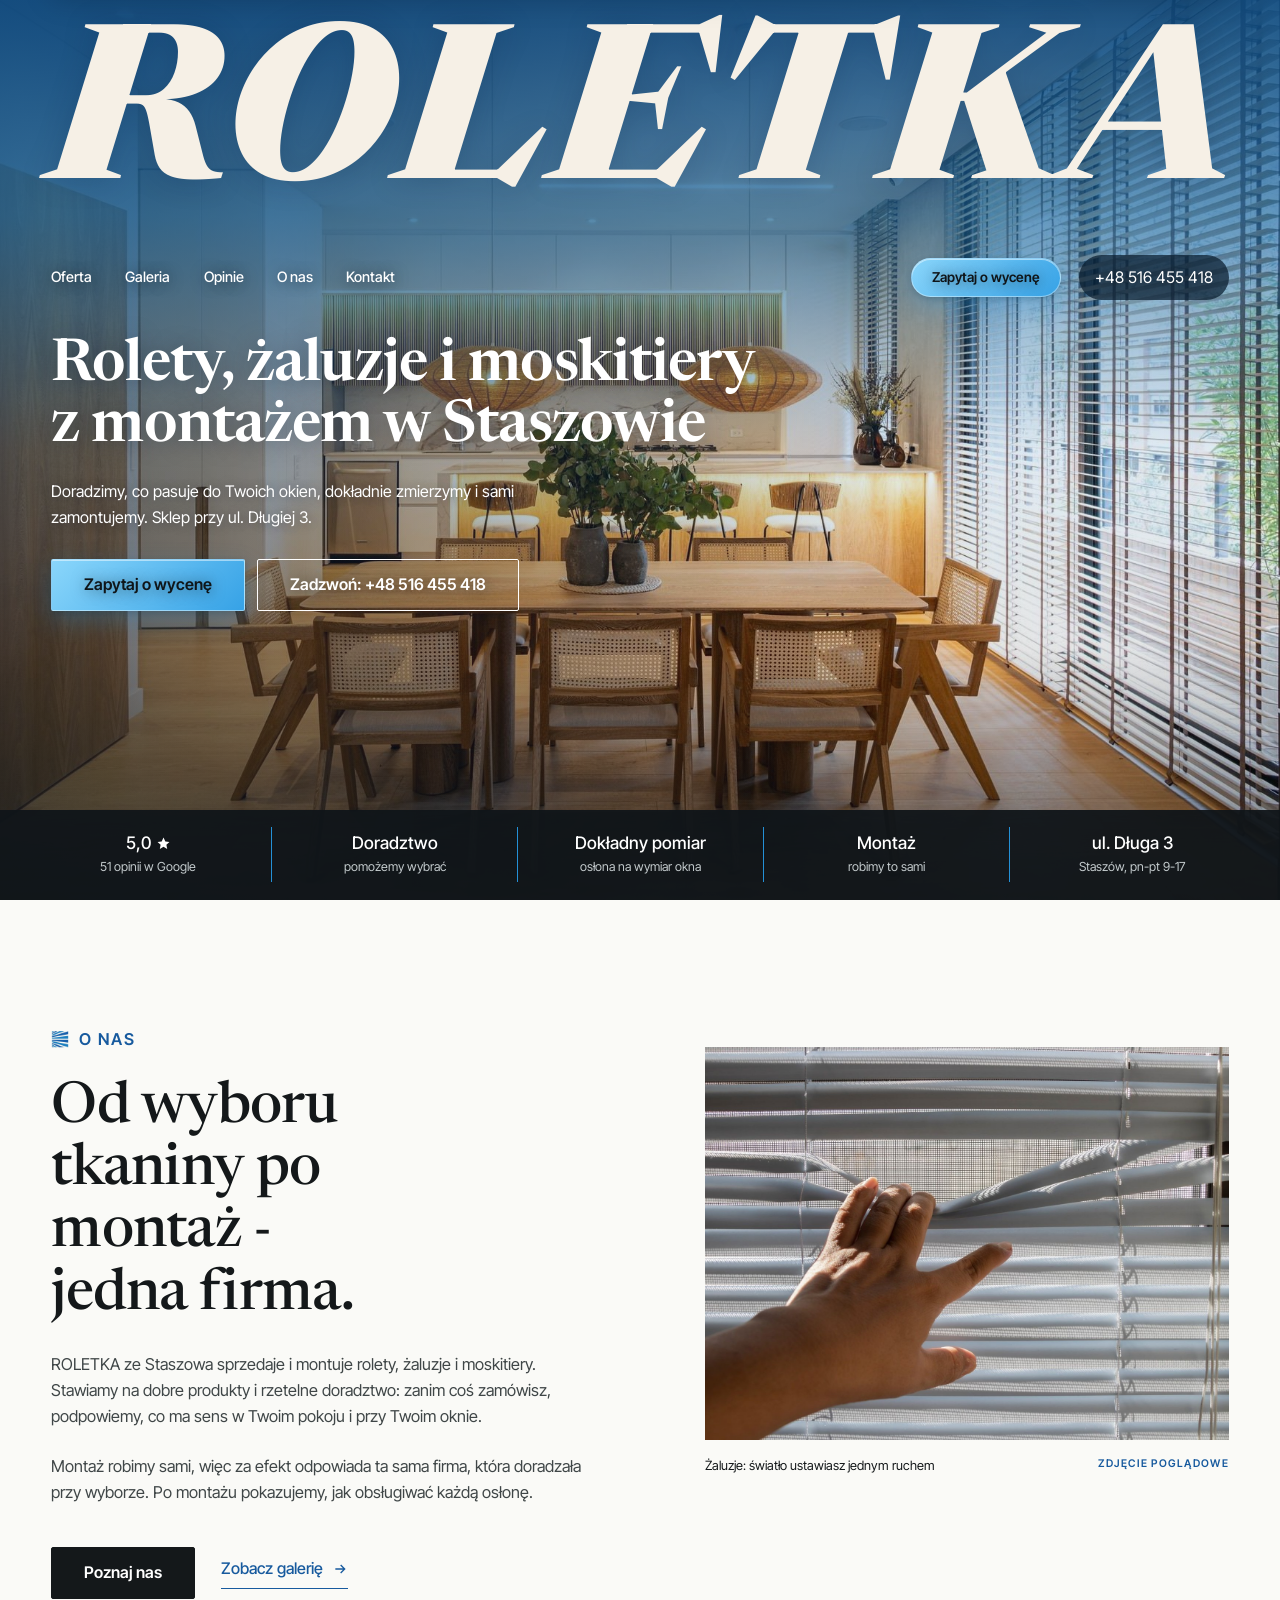
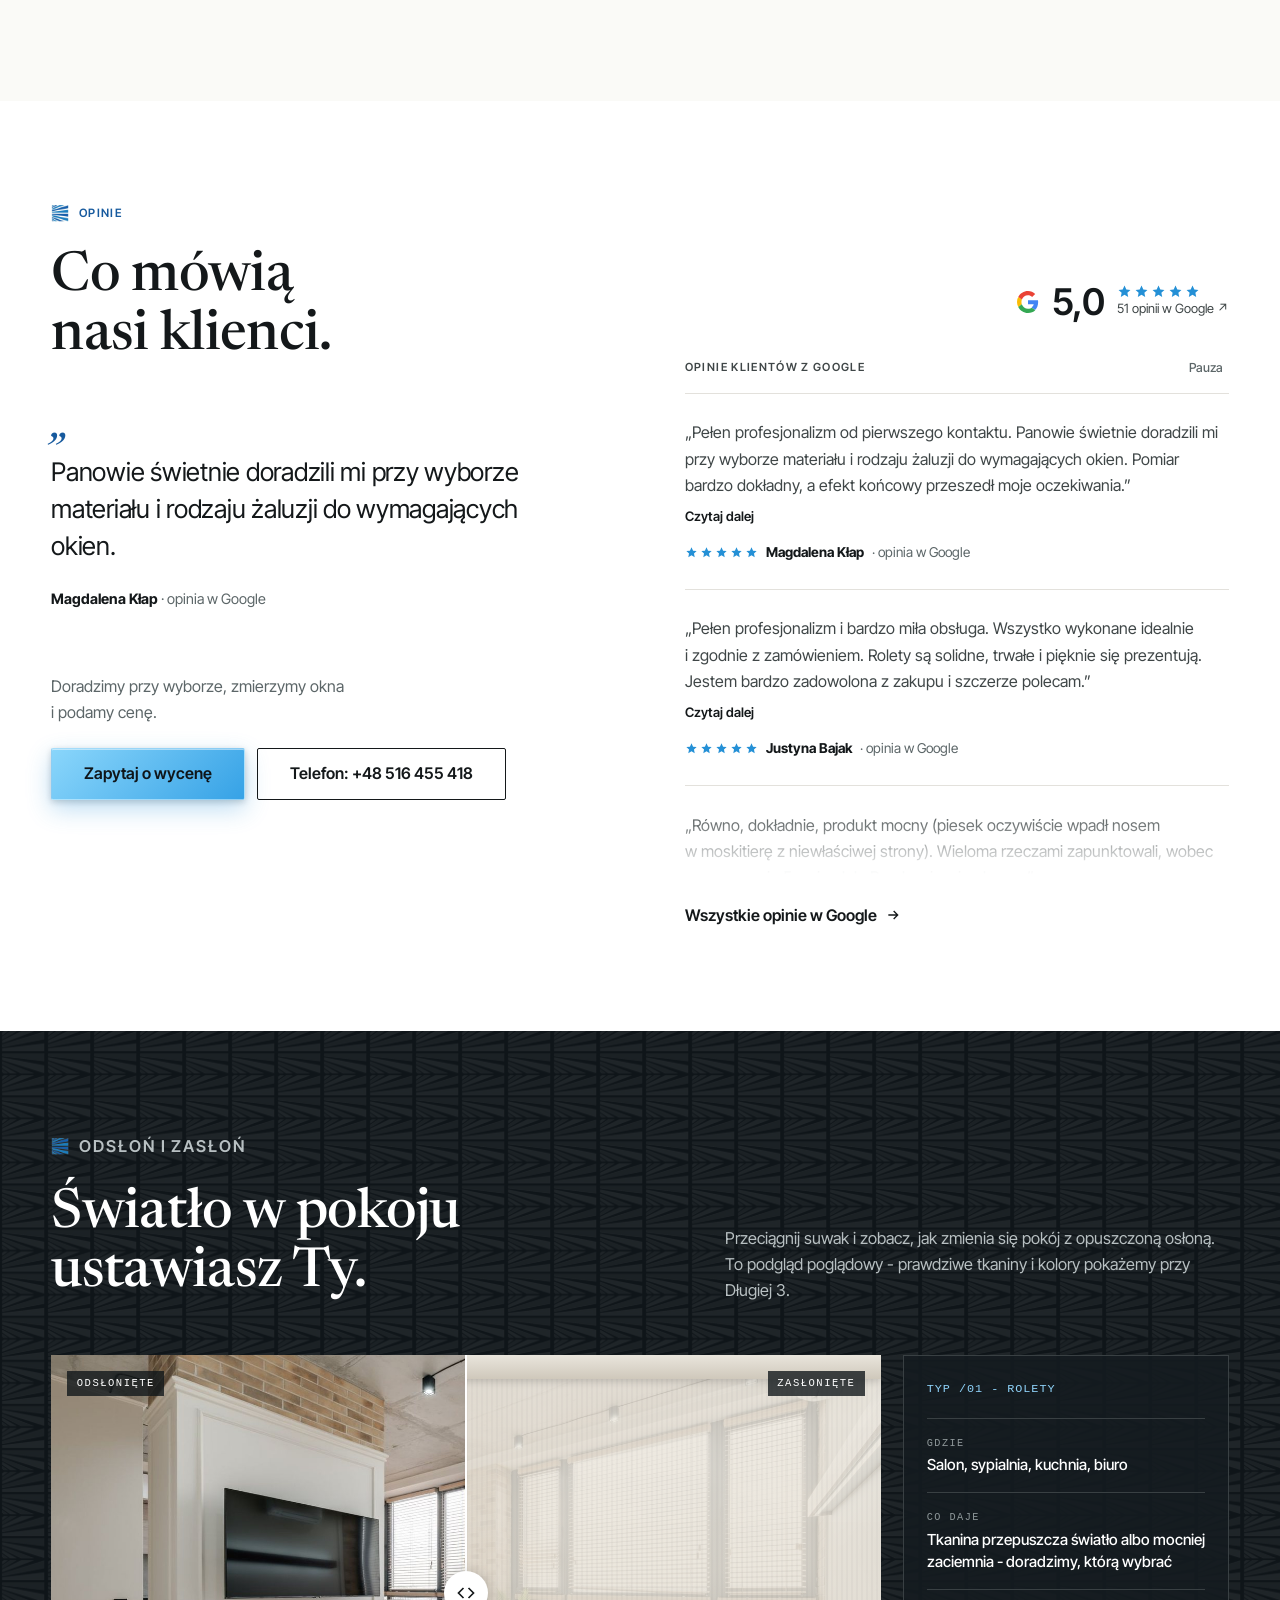
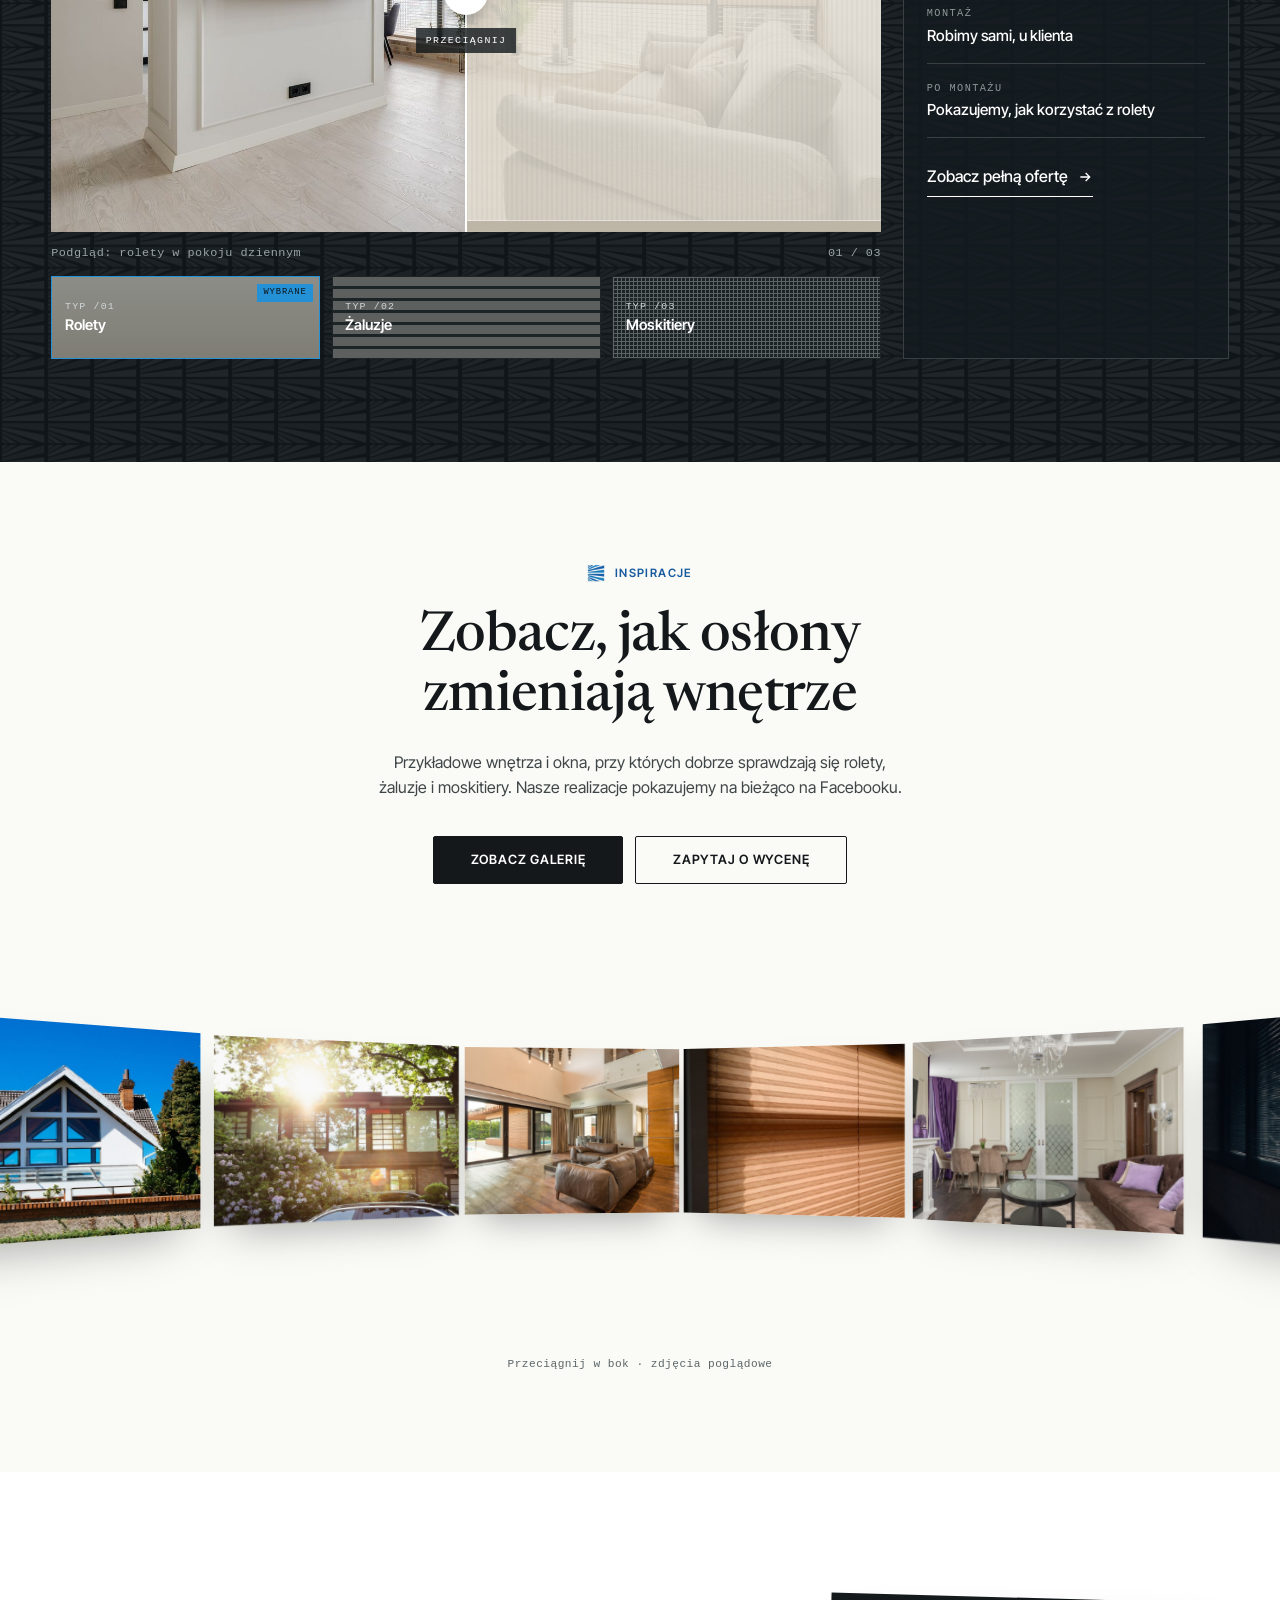
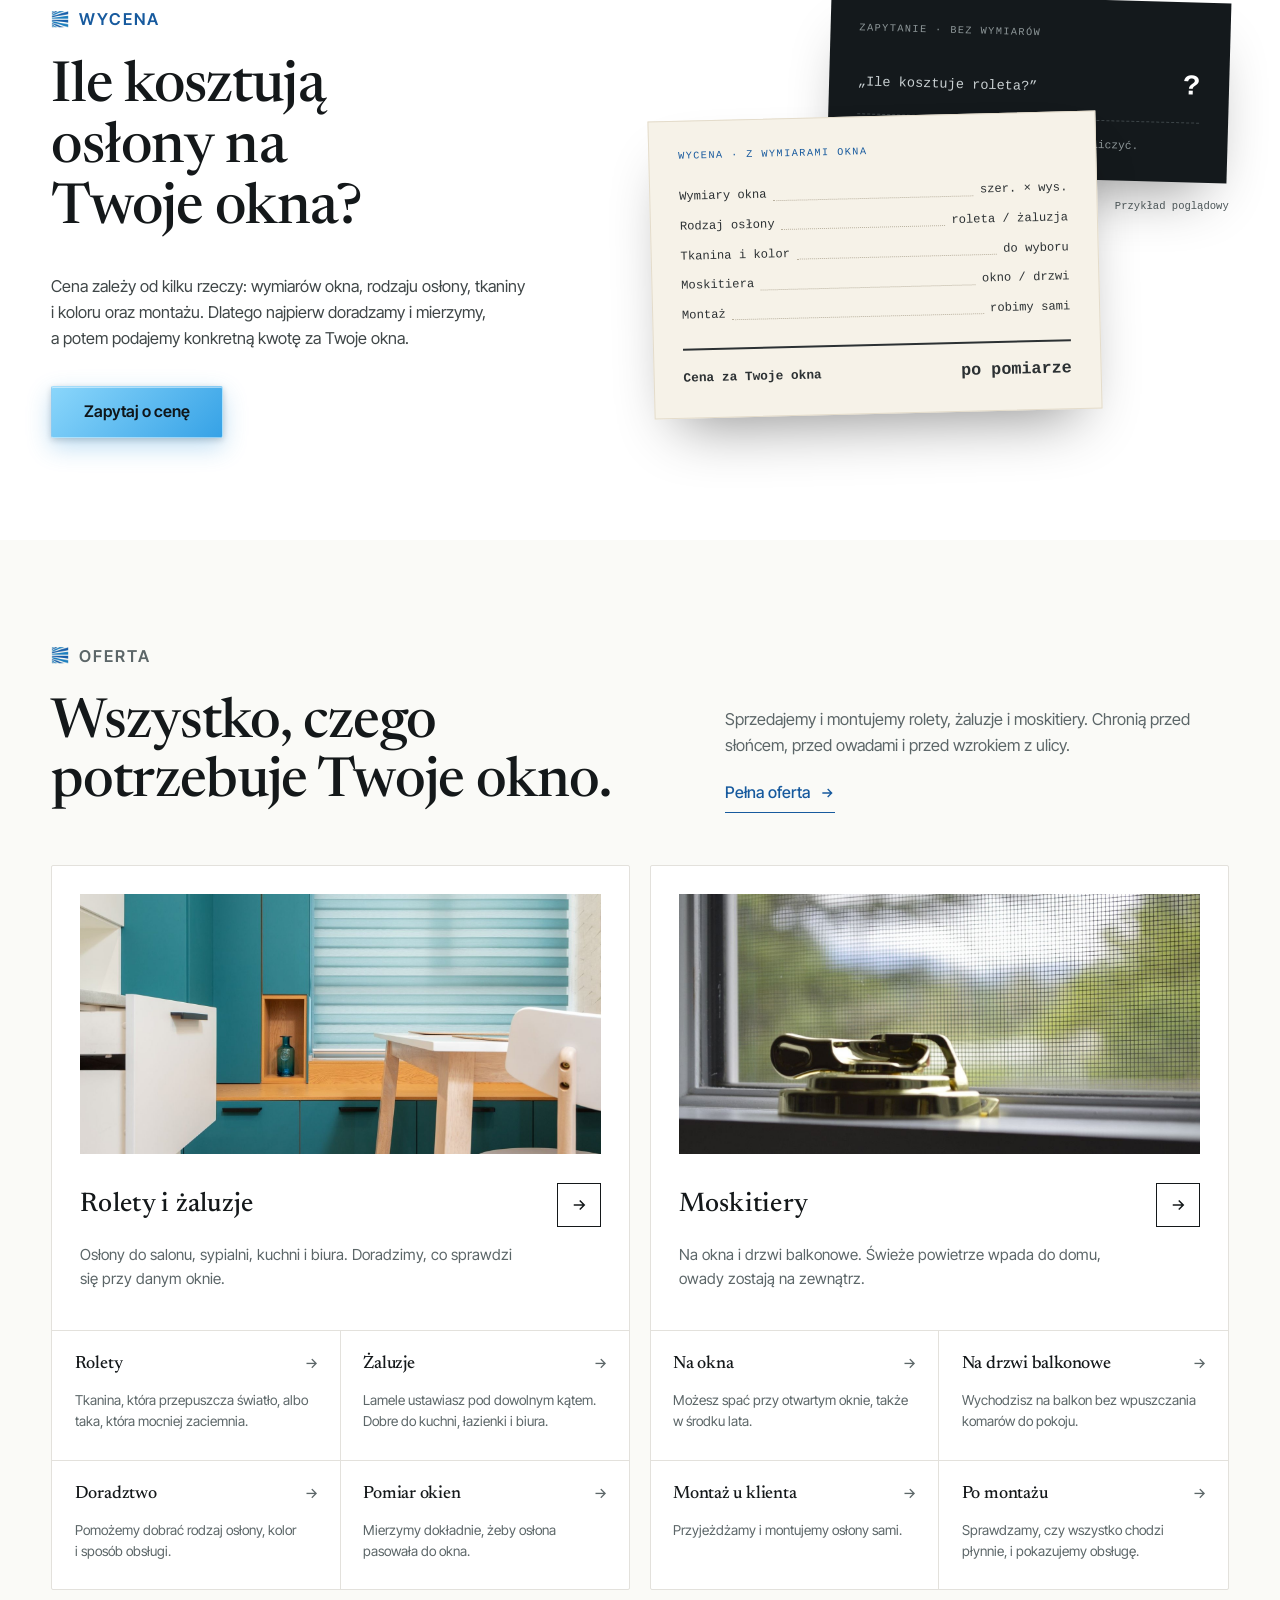
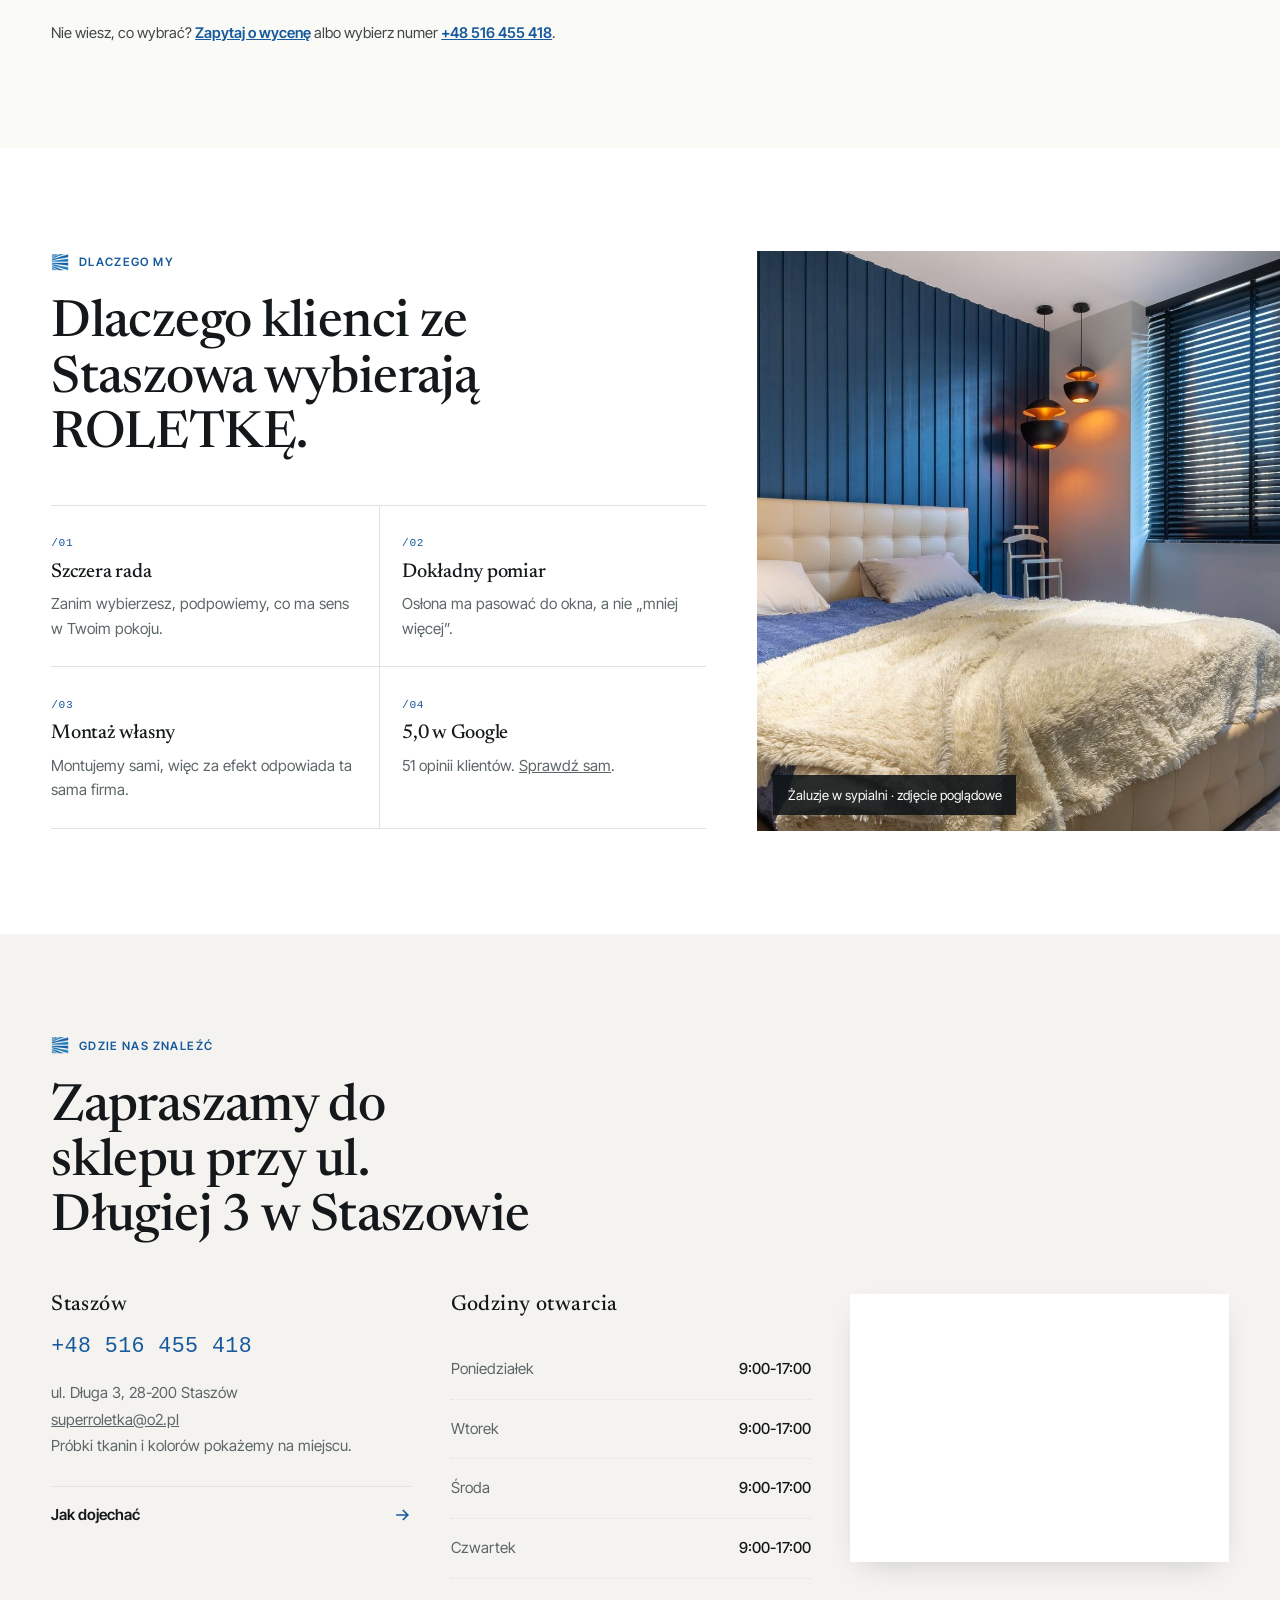
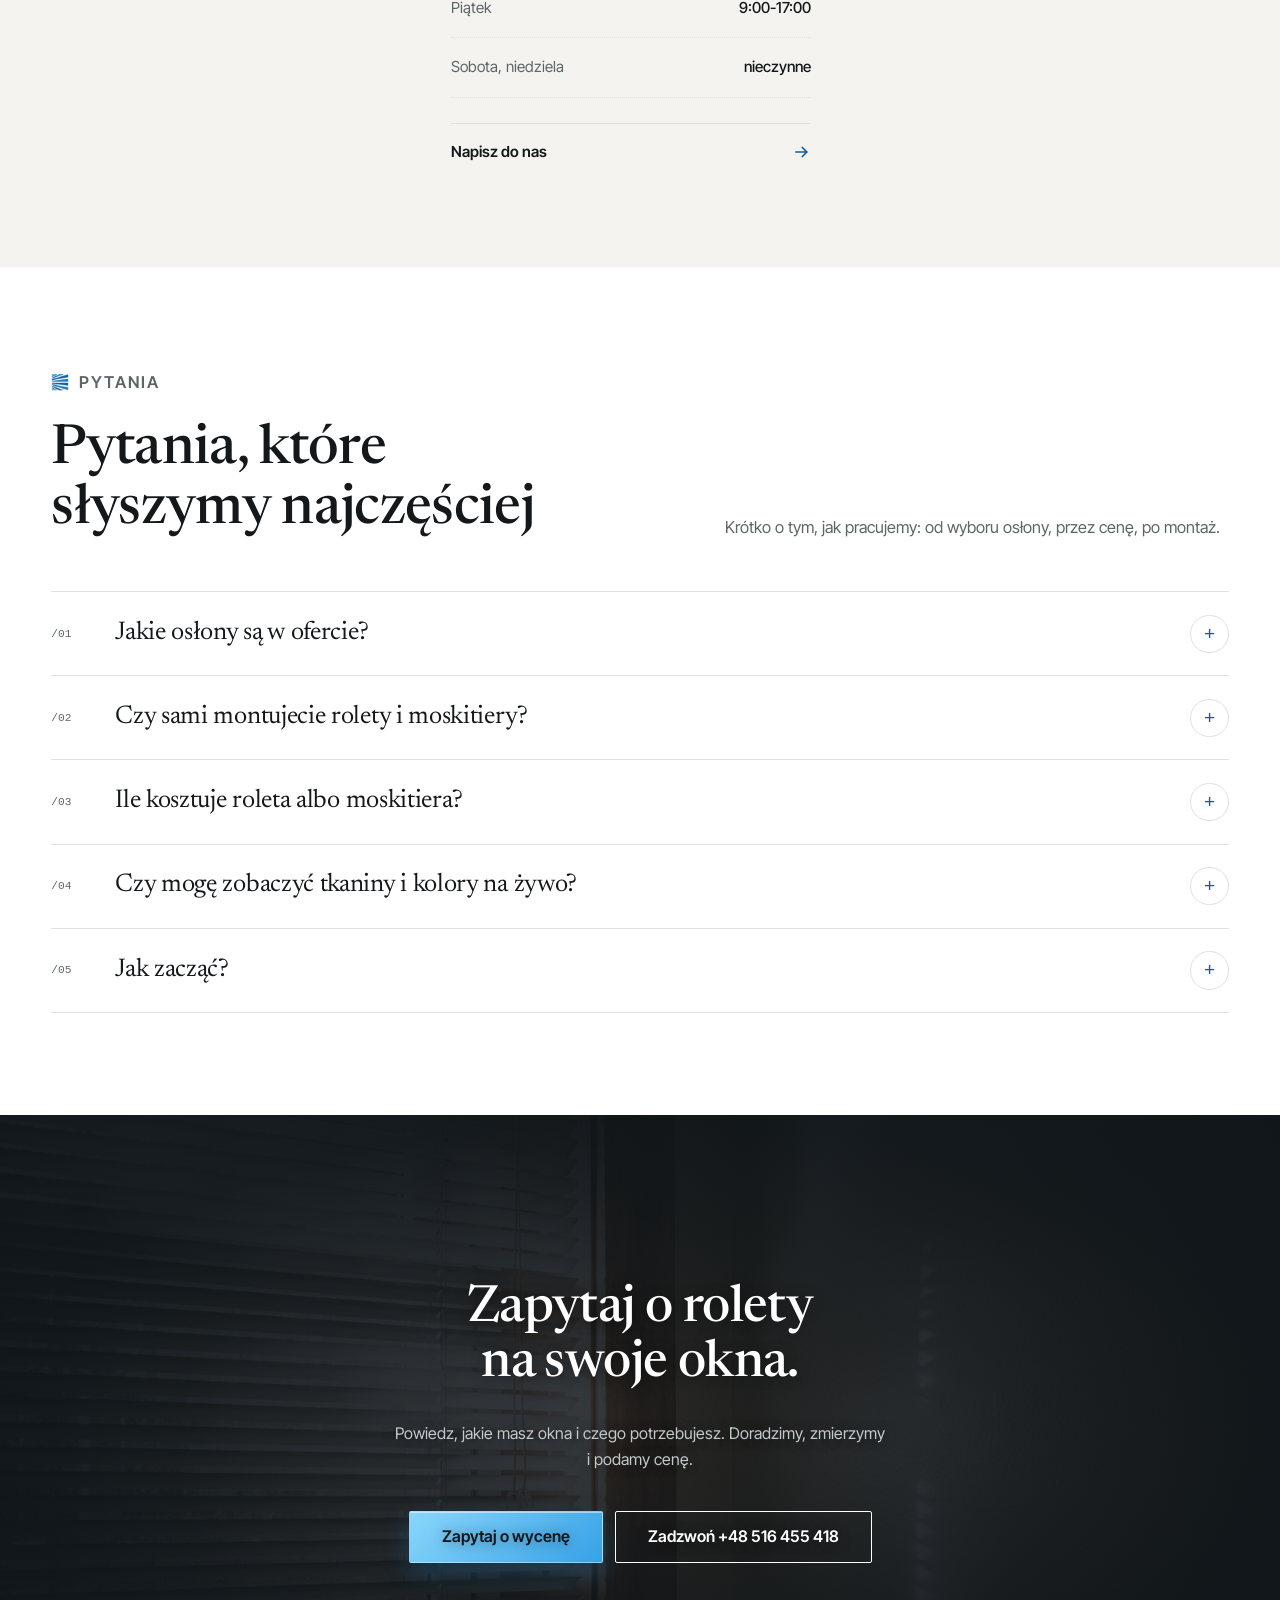
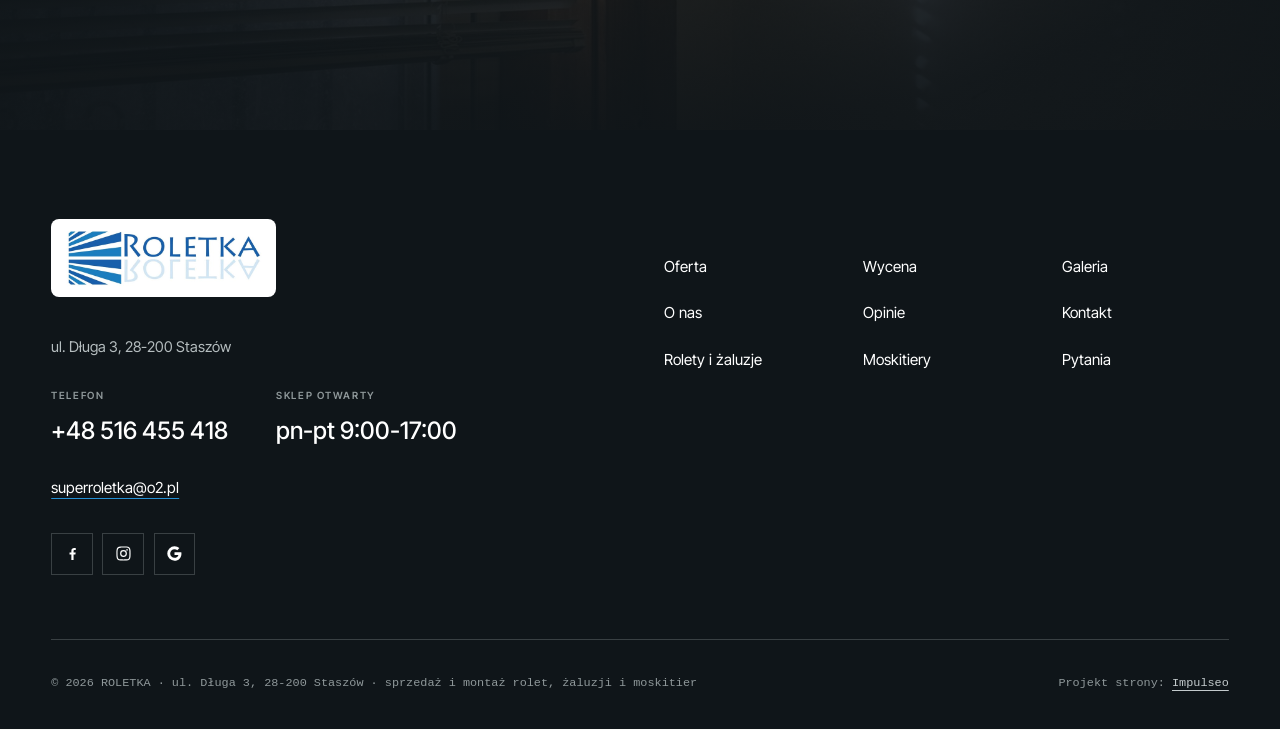
==== commit 55b14b42: "[claude-edit][cmt:311e4dc7-922f-4883-9e1d-b87f7450180e] przebudowa dema w układzie wzorca swellroofi" ====
--- a/index.html
+++ b/index.html
@@ -3,207 +3,306 @@
 <head>
 <meta charset="UTF-8">
 <meta name="viewport" content="width=device-width, initial-scale=1.0">
-<title>ROLETKA - rolety, żaluzje i moskitiery · Staszów</title>
-<meta name="description" content="ROLETKA ze Staszowa: sprzedaż i montaż rolet, żaluzji i moskitier. Doradzamy przy wyborze, zamawiamy i montujemy u klienta. Ul. Długa 3, Staszów.">
-<link rel="canonical" href="https://kris20032.github.io/roletka/">
+<title>ROLETKA Staszów - rolety, żaluzje i&nbsp;moskitiery z&nbsp;montażem</title>
+<meta name="description" content="ROLETKA ze Staszowa: sprzedaż i montaż rolet, żaluzji i moskitier. Doradzamy, mierzymy i montujemy. Ocena 5,0 w Google. Ul. Długa 3, Staszów.">
+<link rel="canonical" href="https://impulseo-pl.github.io/roletka/">
 <meta name="robots" content="noindex, nofollow">
+<meta name="theme-color" content="#0f1519">
 <meta property="og:type" content="website">
 <meta property="og:locale" content="pl_PL">
 <meta property="og:site_name" content="ROLETKA">
-<meta property="og:title" content="ROLETKA - rolety, żaluzje i moskitiery · Staszów">
-<meta property="og:description" content="ROLETKA ze Staszowa: sprzedaż i montaż rolet, żaluzji i moskitier. Doradzamy przy wyborze, zamawiamy i montujemy u klienta. Ul. Długa 3, Staszów.">
-<meta property="og:url" content="https://kris20032.github.io/roletka/">
-<meta property="og:image" content="https://kris20032.github.io/roletka/img/og.jpg">
+<meta property="og:title" content="ROLETKA Staszów - rolety, żaluzje i moskitiery z montażem">
+<meta property="og:description" content="ROLETKA ze Staszowa: sprzedaż i montaż rolet, żaluzji i moskitier. Doradzamy, mierzymy i montujemy. Ocena 5,0 w Google. Ul. Długa 3, Staszów.">
+<meta property="og:url" content="https://impulseo-pl.github.io/roletka/">
+<meta property="og:image" content="https://impulseo-pl.github.io/roletka/img/og.jpg">
 <meta property="og:image:width" content="1200">
 <meta property="og:image:height" content="630">
 <meta name="twitter:card" content="summary_large_image">
-<script type="application/ld+json">{"@context": "https://schema.org", "@type": "LocalBusiness", "name": "ROLETKA", "url": "https://kris20032.github.io/roletka/", "telephone": "+48516455418", "image": "https://kris20032.github.io/roletka/img/og.jpg", "areaServed": "Staszów", "sameAs": ["https://www.facebook.com/roletkastaszow/", "https://www.google.com/maps/place/ROLETKA/@50.5649977,21.1662256,716m/data=!3m2!1e3!4b1!4m6!3m5!1s0x473d580c90480ea9:0x45ab7f2d4fd52d50!8m2!3d50.5649977!4d21.1662256!16s%2Fg%2F11ggb8v2l4"]}</script>
+<link rel="icon" href="img/mark.png">
+<script type="application/ld+json">{"@context": "https://schema.org", "@type": "LocalBusiness", "name": "ROLETKA", "url": "https://impulseo-pl.github.io/roletka/", "telephone": "+48516455418", "email": "superroletka@o2.pl", "image": "https://impulseo-pl.github.io/roletka/img/og.jpg", "address": {"@type": "PostalAddress", "streetAddress": "ul. Długa 3", "postalCode": "28-200", "addressLocality": "Staszów", "addressCountry": "PL"}, "openingHours": "Mo-Fr 09:00-17:00", "aggregateRating": {"@type": "AggregateRating", "ratingValue": "5.0", "reviewCount": "51"}, "sameAs": ["https://www.facebook.com/roletkastaszow/", "https://www.instagram.com/roletkastaszow/"]}</script>
 <link rel="preconnect" href="https://fonts.googleapis.com">
 <link rel="preconnect" href="https://fonts.gstatic.com" crossorigin>
-<link href="https://fonts.googleapis.com/css2?family=IBM+Plex+Sans+Condensed:wght@500;600;700&family=IBM+Plex+Sans:wght@400;500;600&display=swap" rel="stylesheet">
-<link rel="stylesheet" href="assets/styles.css?v=bfc71b7b">
+<link href="https://fonts.googleapis.com/css2?family=Inter+Tight:wght@400;500;600&family=Newsreader:ital,opsz,wght@0,6..72,400..600;1,6..72,800&display=swap" rel="stylesheet">
+<link rel="stylesheet" href="assets/styles.css?v=20261113">
+<meta name="nb-deploy" content="e4530409fd41">
 </head>
 <body>
-
-<header class="nav">
-  <div class="wrap nav-inner">
-    <a class="brand brand-has-logo" href="index.html"><img class="brand-logo" src="img/logo.png" alt="ROLETKA" width="630" height="186" decoding="async"></a>
-    <nav class="nav-links">
-      <a href="oferta.html">Oferta</a>
-      <a href="realizacje.html">Galeria</a>
-      <a href="o-nas.html">O nas</a>
-      <a href="kontakt.html">Kontakt</a>
-      <a href="kontakt.html" class="btn btn-accent">Zapytaj o wycenę</a>
+<a class="skip" href="#tresc">Przejdź do treści</a>
+<header class="floatbar" aria-label="Nawigacja">
+  <a class="fb-logo" href="index.html" aria-label="ROLETKA - strona główna"><img class="logo-img" src="img/logo.png" alt="ROLETKA" width="630" height="186"></a>
+  <nav class="fb-nav"><a href="oferta.html">Oferta</a><a href="realizacje.html">Galeria</a><a href="index.html#opinie">Opinie</a><a href="o-nas.html">O&nbsp;nas</a><a href="kontakt.html">Kontakt</a></nav>
+  <div class="fb-right"><a class="pill-cta" href="kontakt.html">Zapytaj o&nbsp;wycenę</a><a class="top-phone" href="tel:+48516455418">+48 516 455 418</a><button class="burger" aria-label="Otwórz menu" aria-expanded="false"><span></span></button></div>
+</header>
+<nav class="mnav" aria-label="Menu mobilne"><button class="mnav-close" aria-label="Zamknij menu">×</button><a href="index.html">Strona główna</a><a href="oferta.html">Oferta</a><a href="realizacje.html">Galeria</a><a href="index.html#opinie">Opinie</a><a href="o-nas.html">O&nbsp;nas</a><a href="kontakt.html">Kontakt</a><a class="cta-fill" href="tel:+48516455418">Zadzwoń +48 516 455 418</a></nav>
+<main id="tresc">
+<section class="hero" aria-labelledby="hero-h">
+  <img class="hero-bg" src="img/hero.jpg" alt="Jasna jadalnia z drewnianymi żaluzjami na całej ścianie okien" width="1880" height="1253" fetchpriority="high">
+  <p class="hero-word" aria-hidden="true">ROLETKA</p>
+  <div class="topbar">
+    <nav class="topnav" aria-label="Główna">
+      <a href="oferta.html">Oferta</a><a href="realizacje.html">Galeria</a><a href="#opinie">Opinie</a><a href="o-nas.html">O&nbsp;nas</a><a href="kontakt.html">Kontakt</a>
     </nav>
-    <button class="nav-toggle" aria-label="Menu"><span></span><span></span><span></span></button>
-  </div>
-</header>
-
-<main>
-<section class="hero-dom">
-  <img class="hd-bg" src="img/hero.jpg" fetchpriority="high" data-rotate="img/g8.jpg|img/g7.jpg" alt="ROLETKA" width="1880" height="1281">
-  <div class="wrap">
-    <div class="hd-panel reveal">
-      <span class="hd-tick" aria-hidden="true"></span>
-      <span class="hd-kicker">Rolety · żaluzje · moskitiery · Staszów</span>
-      <h1 class="hd-claim">Rolety, żaluzje i moskitiery z montażem w Staszowie</h1>
-      <ul class="hd-tags"><li>Doradztwo</li><li>Sprzedaż</li><li>Montaż</li></ul>
-      <div class="hd-actions">
-        <a href="kontakt.html" class="btn btn-accent">Zapytaj o wycenę <span class="arr">→</span></a>
-        <a href="tel:+48516455418" class="btn btn-ghost">Zadzwoń +48 516 455 418</a>
-      </div>
-      
-    </div>
-  </div>
-</section>
-<section class="dom-statband">
-  <div class="wrap">
-    <div class="dom-stats">
-      <div class="dom-stat reveal"><div class="ds-num">Doradztwo</div><div class="ds-lab">pomożemy wybrać</div></div>
-      <div class="dom-stat reveal"><div class="ds-num">Montaż</div><div class="ds-lab">robimy to sami</div></div>
-      <div class="dom-stat reveal"><div class="ds-num">Moskitiery</div><div class="ds-lab">na okna i drzwi</div></div>
-      <div class="dom-stat reveal"><div class="ds-num">Ul. Długa 3</div><div class="ds-lab">Staszów</div></div>
-    </div>
-  </div>
-</section>
-<section class="dom-products" id="produkty">
-  <div class="wrap">
-    <div class="head reveal">
-      <span class="eyebrow">Co robimy</span>
-      <h2>Zakres oferty</h2>
-      <p>Wszystko, co osłania okno i drzwi: przed słońcem, przed owadami i przed wzrokiem z ulicy. Doradzamy, sprzedajemy i montujemy, więc od wyboru do gotowej osłony prowadzi Cię jedna firma.</p>
-    </div>
-    <div class="dom-grid">
-      <article class="dom-card reveal">
-        <figure class="dom-card__img"><img src="img/g2.jpg" alt="Rolety" loading="lazy" width="1600" height="1068" decoding="async"></figure>
-        <div class="dom-card__body">
-          <h3 class="dom-card__name">Rolety</h3>
-          <p class="dom-card__tag">Do salonu, sypialni, kuchni i biura. Doradzimy, czy w danym pokoju lepiej sprawdzi się tkanina przepuszczająca światło, czy taka, która mocniej zaciemnia.</p>
-          <a class="dom-card__link" href="kontakt.html">Zapytaj o wycenę <span class="arr">→</span></a>
+    <div class="top-cta"><a class="pill-cta" href="kontakt.html">Zapytaj o&nbsp;wycenę</a><a class="top-phone" href="tel:+48516455418">+48 516 455 418</a><button class="burger" aria-label="Otwórz menu" aria-expanded="false"><span></span></button></div>
+  </div>
+  <div class="hero-copy">
+    <h1 id="hero-h">Rolety, żaluzje i&nbsp;moskitiery z&nbsp;montażem w&nbsp;Staszowie</h1>
+    <p class="hero-lead">Doradzimy, co pasuje do Twoich okien, dokładnie zmierzymy i&nbsp;sami zamontujemy. Sklep przy ul. Długiej 3.</p>
+    <div class="cta-row"><a class="cta-fill" href="kontakt.html">Zapytaj o&nbsp;wycenę</a><a class="cta-line" href="tel:+48516455418">Zadzwoń: +48 516 455 418</a></div>
+  </div>
+  <div class="hero-spacer"></div>
+  <div class="trustbar"><ul>
+    <li><span class="k">5,0 <svg viewBox="0 0 24 24" aria-hidden="true"><path d="M12 2.5l2.9 6.1 6.6.8-4.9 4.6 1.3 6.6L12 17.3l-5.9 3.3 1.3-6.6L2.5 9.4l6.6-.8z"/></svg></span><span class="v">51 opinii w&nbsp;Google</span></li>
+    <li><span class="k">Doradztwo</span><span class="v">pomożemy wybrać</span></li>
+    <li><span class="k">Dokładny pomiar</span><span class="v">osłona na wymiar okna</span></li>
+    <li><span class="k">Montaż</span><span class="v">robimy to sami</span></li>
+    <li><span class="k">ul. Długa 3</span><span class="v">Staszów, pn-pt 9-17</span></li>
+  </ul></div>
+</section>
+
+<section class="sec bg-paper" aria-labelledby="about-h">
+  <div class="wrap about">
+    <div class="about-txt">
+      <p class="eyebrow">O&nbsp;nas</p>
+      <h2 id="about-h">Od wyboru tkaniny po montaż - jedna firma.</h2>
+      <p>ROLETKA ze Staszowa sprzedaje i&nbsp;montuje rolety, żaluzje i&nbsp;moskitiery. Stawiamy na dobre produkty i&nbsp;rzetelne doradztwo: zanim coś zamówisz, podpowiemy, co ma sens w&nbsp;Twoim pokoju i&nbsp;przy Twoim oknie.</p>
+      <p>Montaż robimy sami, więc za efekt odpowiada ta sama firma, która doradzała przy wyborze. Po montażu pokazujemy, jak obsługiwać każdą osłonę.</p>
+      <div class="cta-row"><a class="cta-dark" href="o-nas.html">Poznaj nas</a><a class="link-arrow" href="realizacje.html">Zobacz galerię <svg viewBox="0 0 24 24" fill="none" stroke="currentColor" stroke-width="2" aria-hidden="true"><path d="M5 12h14M13 6l6 6-6 6"/></svg></a></div>
+    </div>
+    <figure class="about-fig">
+      <div class="frame"><img src="img/p-dlon.jpg" alt="Dłoń odchylająca lamele jasnej żaluzji" width="1600" height="1066"></div>
+      <figcaption class="fig-cap"><span>Żaluzje: światło ustawiasz jednym ruchem</span><span class="r">Zdjęcie poglądowe</span></figcaption>
+    </figure>
+  </div>
+</section>
+
+<section class="sec bg-white" id="opinie" aria-labelledby="rev-h">
+  <div class="wrap rev">
+    <div>
+      <p class="eyebrow">Opinie</p>
+      <h2 id="rev-h">Co mówią nasi klienci.</h2>
+      <div class="rev-quote"><span class="qm">„</span>
+        <blockquote>Panowie świetnie doradzili mi przy wyborze materiału i&nbsp;rodzaju żaluzji do wymagających okien.</blockquote>
+        <p class="who"><b>Magdalena Kłap</b> · opinia w&nbsp;Google</p>
+      </div>
+      <div class="rev-left-cta">
+        <p>Doradzimy przy wyborze, zmierzymy okna i&nbsp;podamy cenę.</p>
+        <div class="cta-row"><a class="cta-fill" href="kontakt.html">Zapytaj o&nbsp;wycenę</a><a class="cta-line ink" href="tel:+48516455418">Telefon: +48 516 455 418</a></div>
+      </div>
+    </div>
+    <div>
+      <div class="rating-row"><a class="rating" href="https://maps.google.com/?cid=5020246042224176464" target="_blank" rel="noopener"><svg class="g" viewBox="0 0 48 48" aria-hidden="true"><path fill="#EA4335" d="M24 9.5c3.5 0 6.6 1.2 9 3.5l6.7-6.7C35.6 2.4 30.2 0 24 0 14.6 0 6.6 5.4 2.7 13.3l7.8 6C12.4 13.6 17.7 9.5 24 9.5z"/><path fill="#4285F4" d="M46.1 24.5c0-1.6-.1-3.1-.4-4.5H24v9h12.4c-.5 2.9-2.2 5.3-4.6 6.9l7.5 5.8c4.4-4 6.8-10 6.8-17.2z"/><path fill="#FBBC05" d="M10.5 28.7c-.5-1.4-.8-3-.8-4.7s.3-3.2.8-4.7l-7.8-6C1 16.6 0 20.2 0 24s1 7.4 2.7 10.7l7.8-6z"/><path fill="#34A853" d="M24 48c6.5 0 11.9-2.1 15.9-5.8l-7.5-5.8c-2.1 1.4-4.8 2.3-8.4 2.3-6.3 0-11.6-4.1-13.5-9.8l-7.8 6C6.6 42.6 14.6 48 24 48z"/></svg><span class="num">5,0</span><span><span class="stars" aria-label="5 na 5"><svg viewBox="0 0 24 24" aria-hidden="true"><path d="M12 2.5l2.9 6.1 6.6.8-4.9 4.6 1.3 6.6L12 17.3l-5.9 3.3 1.3-6.6L2.5 9.4l6.6-.8z"/></svg><svg viewBox="0 0 24 24" aria-hidden="true"><path d="M12 2.5l2.9 6.1 6.6.8-4.9 4.6 1.3 6.6L12 17.3l-5.9 3.3 1.3-6.6L2.5 9.4l6.6-.8z"/></svg><svg viewBox="0 0 24 24" aria-hidden="true"><path d="M12 2.5l2.9 6.1 6.6.8-4.9 4.6 1.3 6.6L12 17.3l-5.9 3.3 1.3-6.6L2.5 9.4l6.6-.8z"/></svg><svg viewBox="0 0 24 24" aria-hidden="true"><path d="M12 2.5l2.9 6.1 6.6.8-4.9 4.6 1.3 6.6L12 17.3l-5.9 3.3 1.3-6.6L2.5 9.4l6.6-.8z"/></svg><svg viewBox="0 0 24 24" aria-hidden="true"><path d="M12 2.5l2.9 6.1 6.6.8-4.9 4.6 1.3 6.6L12 17.3l-5.9 3.3 1.3-6.6L2.5 9.4l6.6-.8z"/></svg></span><small>51 opinii w&nbsp;Google ↗</small></span></a></div>
+      <div class="rev-list-head"><span>Opinie klientów z&nbsp;Google</span><button class="rev-pause" type="button">Pauza</button></div>
+      <div class="rev-window"><div class="rev-track"><div class="rev-item"><p>„Pełen profesjonalizm od pierwszego kontaktu. Panowie świetnie doradzili mi przy wyborze materiału i&nbsp;rodzaju żaluzji do wymagających okien. Pomiar bardzo dokładny, a&nbsp;efekt końcowy przeszedł moje oczekiwania.”</p><button class="rev-more" type="button">Czytaj dalej</button>
+<div class="rev-meta"><span class="stars" aria-label="5 na 5"><svg viewBox="0 0 24 24" aria-hidden="true"><path d="M12 2.5l2.9 6.1 6.6.8-4.9 4.6 1.3 6.6L12 17.3l-5.9 3.3 1.3-6.6L2.5 9.4l6.6-.8z"/></svg><svg viewBox="0 0 24 24" aria-hidden="true"><path d="M12 2.5l2.9 6.1 6.6.8-4.9 4.6 1.3 6.6L12 17.3l-5.9 3.3 1.3-6.6L2.5 9.4l6.6-.8z"/></svg><svg viewBox="0 0 24 24" aria-hidden="true"><path d="M12 2.5l2.9 6.1 6.6.8-4.9 4.6 1.3 6.6L12 17.3l-5.9 3.3 1.3-6.6L2.5 9.4l6.6-.8z"/></svg><svg viewBox="0 0 24 24" aria-hidden="true"><path d="M12 2.5l2.9 6.1 6.6.8-4.9 4.6 1.3 6.6L12 17.3l-5.9 3.3 1.3-6.6L2.5 9.4l6.6-.8z"/></svg><svg viewBox="0 0 24 24" aria-hidden="true"><path d="M12 2.5l2.9 6.1 6.6.8-4.9 4.6 1.3 6.6L12 17.3l-5.9 3.3 1.3-6.6L2.5 9.4l6.6-.8z"/></svg></span><b>Magdalena Kłap</b> · opinia w&nbsp;Google</div></div><div class="rev-item"><p>„Pełen profesjonalizm i&nbsp;bardzo miła obsługa. Wszystko wykonane idealnie i&nbsp;zgodnie z&nbsp;zamówieniem. Rolety są solidne, trwałe i&nbsp;pięknie się prezentują. Jestem bardzo zadowolona z&nbsp;zakupu i&nbsp;szczerze polecam.”</p><button class="rev-more" type="button">Czytaj dalej</button>
+<div class="rev-meta"><span class="stars" aria-label="5 na 5"><svg viewBox="0 0 24 24" aria-hidden="true"><path d="M12 2.5l2.9 6.1 6.6.8-4.9 4.6 1.3 6.6L12 17.3l-5.9 3.3 1.3-6.6L2.5 9.4l6.6-.8z"/></svg><svg viewBox="0 0 24 24" aria-hidden="true"><path d="M12 2.5l2.9 6.1 6.6.8-4.9 4.6 1.3 6.6L12 17.3l-5.9 3.3 1.3-6.6L2.5 9.4l6.6-.8z"/></svg><svg viewBox="0 0 24 24" aria-hidden="true"><path d="M12 2.5l2.9 6.1 6.6.8-4.9 4.6 1.3 6.6L12 17.3l-5.9 3.3 1.3-6.6L2.5 9.4l6.6-.8z"/></svg><svg viewBox="0 0 24 24" aria-hidden="true"><path d="M12 2.5l2.9 6.1 6.6.8-4.9 4.6 1.3 6.6L12 17.3l-5.9 3.3 1.3-6.6L2.5 9.4l6.6-.8z"/></svg><svg viewBox="0 0 24 24" aria-hidden="true"><path d="M12 2.5l2.9 6.1 6.6.8-4.9 4.6 1.3 6.6L12 17.3l-5.9 3.3 1.3-6.6L2.5 9.4l6.6-.8z"/></svg></span><b>Justyna Bajak</b> · opinia w&nbsp;Google</div></div><div class="rev-item"><p>„Równo, dokładnie, produkt mocny (piesek oczywiście wpadł nosem w&nbsp;moskitierę z&nbsp;niewłaściwej strony). Wieloma rzeczami zapunktowali, wobec czego u&nbsp;mnie 5 gwiazdek. Pozdrawiam i&nbsp;polecam.”</p><button class="rev-more" type="button">Czytaj dalej</button>
+<div class="rev-meta"><span class="stars" aria-label="5 na 5"><svg viewBox="0 0 24 24" aria-hidden="true"><path d="M12 2.5l2.9 6.1 6.6.8-4.9 4.6 1.3 6.6L12 17.3l-5.9 3.3 1.3-6.6L2.5 9.4l6.6-.8z"/></svg><svg viewBox="0 0 24 24" aria-hidden="true"><path d="M12 2.5l2.9 6.1 6.6.8-4.9 4.6 1.3 6.6L12 17.3l-5.9 3.3 1.3-6.6L2.5 9.4l6.6-.8z"/></svg><svg viewBox="0 0 24 24" aria-hidden="true"><path d="M12 2.5l2.9 6.1 6.6.8-4.9 4.6 1.3 6.6L12 17.3l-5.9 3.3 1.3-6.6L2.5 9.4l6.6-.8z"/></svg><svg viewBox="0 0 24 24" aria-hidden="true"><path d="M12 2.5l2.9 6.1 6.6.8-4.9 4.6 1.3 6.6L12 17.3l-5.9 3.3 1.3-6.6L2.5 9.4l6.6-.8z"/></svg><svg viewBox="0 0 24 24" aria-hidden="true"><path d="M12 2.5l2.9 6.1 6.6.8-4.9 4.6 1.3 6.6L12 17.3l-5.9 3.3 1.3-6.6L2.5 9.4l6.6-.8z"/></svg></span><b>Marzena Maj</b> · opinia w&nbsp;Google</div></div><div class="rev-item"><p>„Bardzo polecam tę firmę! Rolety prezentują się świetnie, montaż wykonany dokładnie i&nbsp;estetycznie. Miła obsługa, dobry kontakt i&nbsp;pełen profesjonalizm. Dziękuję i&nbsp;polecam innym!”</p><button class="rev-more" type="button">Czytaj dalej</button>
+<div class="rev-meta"><span class="stars" aria-label="5 na 5"><svg viewBox="0 0 24 24" aria-hidden="true"><path d="M12 2.5l2.9 6.1 6.6.8-4.9 4.6 1.3 6.6L12 17.3l-5.9 3.3 1.3-6.6L2.5 9.4l6.6-.8z"/></svg><svg viewBox="0 0 24 24" aria-hidden="true"><path d="M12 2.5l2.9 6.1 6.6.8-4.9 4.6 1.3 6.6L12 17.3l-5.9 3.3 1.3-6.6L2.5 9.4l6.6-.8z"/></svg><svg viewBox="0 0 24 24" aria-hidden="true"><path d="M12 2.5l2.9 6.1 6.6.8-4.9 4.6 1.3 6.6L12 17.3l-5.9 3.3 1.3-6.6L2.5 9.4l6.6-.8z"/></svg><svg viewBox="0 0 24 24" aria-hidden="true"><path d="M12 2.5l2.9 6.1 6.6.8-4.9 4.6 1.3 6.6L12 17.3l-5.9 3.3 1.3-6.6L2.5 9.4l6.6-.8z"/></svg><svg viewBox="0 0 24 24" aria-hidden="true"><path d="M12 2.5l2.9 6.1 6.6.8-4.9 4.6 1.3 6.6L12 17.3l-5.9 3.3 1.3-6.6L2.5 9.4l6.6-.8z"/></svg></span><b>Małgorzata Ferrari</b> · opinia w&nbsp;Google</div></div><div aria-hidden="true"><div class="rev-item"><p>„Pełen profesjonalizm od pierwszego kontaktu. Panowie świetnie doradzili mi przy wyborze materiału i&nbsp;rodzaju żaluzji do wymagających okien. Pomiar bardzo dokładny, a&nbsp;efekt końcowy przeszedł moje oczekiwania.”</p><button class="rev-more" type="button">Czytaj dalej</button>
+<div class="rev-meta"><span class="stars" aria-label="5 na 5"><svg viewBox="0 0 24 24" aria-hidden="true"><path d="M12 2.5l2.9 6.1 6.6.8-4.9 4.6 1.3 6.6L12 17.3l-5.9 3.3 1.3-6.6L2.5 9.4l6.6-.8z"/></svg><svg viewBox="0 0 24 24" aria-hidden="true"><path d="M12 2.5l2.9 6.1 6.6.8-4.9 4.6 1.3 6.6L12 17.3l-5.9 3.3 1.3-6.6L2.5 9.4l6.6-.8z"/></svg><svg viewBox="0 0 24 24" aria-hidden="true"><path d="M12 2.5l2.9 6.1 6.6.8-4.9 4.6 1.3 6.6L12 17.3l-5.9 3.3 1.3-6.6L2.5 9.4l6.6-.8z"/></svg><svg viewBox="0 0 24 24" aria-hidden="true"><path d="M12 2.5l2.9 6.1 6.6.8-4.9 4.6 1.3 6.6L12 17.3l-5.9 3.3 1.3-6.6L2.5 9.4l6.6-.8z"/></svg><svg viewBox="0 0 24 24" aria-hidden="true"><path d="M12 2.5l2.9 6.1 6.6.8-4.9 4.6 1.3 6.6L12 17.3l-5.9 3.3 1.3-6.6L2.5 9.4l6.6-.8z"/></svg></span><b>Magdalena Kłap</b> · opinia w&nbsp;Google</div></div><div class="rev-item"><p>„Pełen profesjonalizm i&nbsp;bardzo miła obsługa. Wszystko wykonane idealnie i&nbsp;zgodnie z&nbsp;zamówieniem. Rolety są solidne, trwałe i&nbsp;pięknie się prezentują. Jestem bardzo zadowolona z&nbsp;zakupu i&nbsp;szczerze polecam.”</p><button class="rev-more" type="button">Czytaj dalej</button>
+<div class="rev-meta"><span class="stars" aria-label="5 na 5"><svg viewBox="0 0 24 24" aria-hidden="true"><path d="M12 2.5l2.9 6.1 6.6.8-4.9 4.6 1.3 6.6L12 17.3l-5.9 3.3 1.3-6.6L2.5 9.4l6.6-.8z"/></svg><svg viewBox="0 0 24 24" aria-hidden="true"><path d="M12 2.5l2.9 6.1 6.6.8-4.9 4.6 1.3 6.6L12 17.3l-5.9 3.3 1.3-6.6L2.5 9.4l6.6-.8z"/></svg><svg viewBox="0 0 24 24" aria-hidden="true"><path d="M12 2.5l2.9 6.1 6.6.8-4.9 4.6 1.3 6.6L12 17.3l-5.9 3.3 1.3-6.6L2.5 9.4l6.6-.8z"/></svg><svg viewBox="0 0 24 24" aria-hidden="true"><path d="M12 2.5l2.9 6.1 6.6.8-4.9 4.6 1.3 6.6L12 17.3l-5.9 3.3 1.3-6.6L2.5 9.4l6.6-.8z"/></svg><svg viewBox="0 0 24 24" aria-hidden="true"><path d="M12 2.5l2.9 6.1 6.6.8-4.9 4.6 1.3 6.6L12 17.3l-5.9 3.3 1.3-6.6L2.5 9.4l6.6-.8z"/></svg></span><b>Justyna Bajak</b> · opinia w&nbsp;Google</div></div><div class="rev-item"><p>„Równo, dokładnie, produkt mocny (piesek oczywiście wpadł nosem w&nbsp;moskitierę z&nbsp;niewłaściwej strony). Wieloma rzeczami zapunktowali, wobec czego u&nbsp;mnie 5 gwiazdek. Pozdrawiam i&nbsp;polecam.”</p><button class="rev-more" type="button">Czytaj dalej</button>
+<div class="rev-meta"><span class="stars" aria-label="5 na 5"><svg viewBox="0 0 24 24" aria-hidden="true"><path d="M12 2.5l2.9 6.1 6.6.8-4.9 4.6 1.3 6.6L12 17.3l-5.9 3.3 1.3-6.6L2.5 9.4l6.6-.8z"/></svg><svg viewBox="0 0 24 24" aria-hidden="true"><path d="M12 2.5l2.9 6.1 6.6.8-4.9 4.6 1.3 6.6L12 17.3l-5.9 3.3 1.3-6.6L2.5 9.4l6.6-.8z"/></svg><svg viewBox="0 0 24 24" aria-hidden="true"><path d="M12 2.5l2.9 6.1 6.6.8-4.9 4.6 1.3 6.6L12 17.3l-5.9 3.3 1.3-6.6L2.5 9.4l6.6-.8z"/></svg><svg viewBox="0 0 24 24" aria-hidden="true"><path d="M12 2.5l2.9 6.1 6.6.8-4.9 4.6 1.3 6.6L12 17.3l-5.9 3.3 1.3-6.6L2.5 9.4l6.6-.8z"/></svg><svg viewBox="0 0 24 24" aria-hidden="true"><path d="M12 2.5l2.9 6.1 6.6.8-4.9 4.6 1.3 6.6L12 17.3l-5.9 3.3 1.3-6.6L2.5 9.4l6.6-.8z"/></svg></span><b>Marzena Maj</b> · opinia w&nbsp;Google</div></div><div class="rev-item"><p>„Bardzo polecam tę firmę! Rolety prezentują się świetnie, montaż wykonany dokładnie i&nbsp;estetycznie. Miła obsługa, dobry kontakt i&nbsp;pełen profesjonalizm. Dziękuję i&nbsp;polecam innym!”</p><button class="rev-more" type="button">Czytaj dalej</button>
+<div class="rev-meta"><span class="stars" aria-label="5 na 5"><svg viewBox="0 0 24 24" aria-hidden="true"><path d="M12 2.5l2.9 6.1 6.6.8-4.9 4.6 1.3 6.6L12 17.3l-5.9 3.3 1.3-6.6L2.5 9.4l6.6-.8z"/></svg><svg viewBox="0 0 24 24" aria-hidden="true"><path d="M12 2.5l2.9 6.1 6.6.8-4.9 4.6 1.3 6.6L12 17.3l-5.9 3.3 1.3-6.6L2.5 9.4l6.6-.8z"/></svg><svg viewBox="0 0 24 24" aria-hidden="true"><path d="M12 2.5l2.9 6.1 6.6.8-4.9 4.6 1.3 6.6L12 17.3l-5.9 3.3 1.3-6.6L2.5 9.4l6.6-.8z"/></svg><svg viewBox="0 0 24 24" aria-hidden="true"><path d="M12 2.5l2.9 6.1 6.6.8-4.9 4.6 1.3 6.6L12 17.3l-5.9 3.3 1.3-6.6L2.5 9.4l6.6-.8z"/></svg><svg viewBox="0 0 24 24" aria-hidden="true"><path d="M12 2.5l2.9 6.1 6.6.8-4.9 4.6 1.3 6.6L12 17.3l-5.9 3.3 1.3-6.6L2.5 9.4l6.6-.8z"/></svg></span><b>Małgorzata Ferrari</b> · opinia w&nbsp;Google</div></div></div></div></div>
+      <a class="rev-all" href="https://maps.google.com/?cid=5020246042224176464" target="_blank" rel="noopener">Wszystkie opinie w&nbsp;Google <svg viewBox="0 0 24 24" fill="none" stroke="currentColor" stroke-width="2" aria-hidden="true"><path d="M5 12h14M13 6l6 6-6 6"/></svg></a>
+    </div>
+  </div>
+</section>
+
+<section class="sec bg-ink dark-pat on-dark" aria-labelledby="cmp-h">
+  <div class="wrap">
+    <div class="head-split">
+      <div><p class="eyebrow">Odsłoń i&nbsp;zasłoń</p><h2 class="h2" id="cmp-h">Światło w&nbsp;pokoju ustawiasz Ty.</h2></div>
+      <p>Przeciągnij suwak i&nbsp;zobacz, jak zmienia się pokój z&nbsp;opuszczoną osłoną. To podgląd poglądowy - prawdziwe tkaniny i&nbsp;kolory pokażemy przy Długiej 3.</p>
+    </div>
+    <div class="cmp-grid">
+      <div>
+        <div class="cmp" tabindex="0" role="slider" aria-label="Porównanie: okno odsłonięte i zasłonięte" aria-valuemin="0" aria-valuemax="100" aria-valuenow="50">
+          <img src="img/p-salon.jpg" alt="Pokój dzienny z dużymi oknami" width="1600" height="1066" loading="lazy">
+          <div class="cmp-after"><div class="shade rolety"></div></div>
+          <div class="cmp-line"></div>
+          <div class="cmp-knob"><svg viewBox="0 0 24 24" aria-hidden="true"><path d="M9 6l-6 6 6 6M15 6l6 6-6 6"/></svg></div>
+          <span class="cmp-tag l">ODSŁONIĘTE</span><span class="cmp-tag r">ZASŁONIĘTE</span><span class="cmp-drag">PRZECIĄGNIJ</span>
+        </div>
+        <div class="cmp-foot"><span class="cmp-cap">Podgląd: rolety w&nbsp;pokoju dziennym</span><span class="cmp-cnt">01 / 03</span></div>
+        <div class="cmp-tabs" role="tablist"><button class="cmp-tab" type="button" role="tab" data-k="rolety" data-cap="Podgląd: rolety w pokoju dziennym" aria-selected="true"><i class="swatch rolety" aria-hidden="true"></i><span>TYP /01<b>Rolety</b></span></button><button class="cmp-tab" type="button" role="tab" data-k="zaluzje" data-cap="Podgląd: żaluzje w pokoju dziennym" aria-selected="false"><i class="swatch zaluzje" aria-hidden="true"></i><span>TYP /02<b>Żaluzje</b></span></button><button class="cmp-tab" type="button" role="tab" data-k="moskitiery" data-cap="Podgląd: moskitiery w pokoju dziennym" aria-selected="false"><i class="swatch moskitiery" aria-hidden="true"></i><span>TYP /03<b>Moskitiery</b></span></button></div>
+      </div>
+      <aside class="cmp-panel"><div class="cmp-info" data-k="rolety"><p class="ttl">Typ /01 - Rolety</p><dl><dt>GDZIE</dt><dd>Salon, sypialnia, kuchnia, biuro</dd><dt>CO DAJE</dt><dd>Tkanina przepuszcza światło albo mocniej zaciemnia - doradzimy, którą wybrać</dd><dt>MONTAŻ</dt><dd>Robimy sami, u&nbsp;klienta</dd><dt>PO MONTAŻU</dt><dd>Pokazujemy, jak korzystać z&nbsp;rolety</dd></dl></div><div class="cmp-info" data-k="zaluzje" hidden><p class="ttl">Typ /02 - Żaluzje</p><dl><dt>GDZIE</dt><dd>Kuchnia, łazienka, biuro</dd><dt>CO DAJE</dt><dd>Lamele ustawiasz pod dowolnym kątem i&nbsp;regulujesz ilość światła</dd><dt>MONTAŻ</dt><dd>Robimy sami, u&nbsp;klienta</dd><dt>PO MONTAŻU</dt><dd>Sprawdzamy, czy wszystko chodzi płynnie</dd></dl></div><div class="cmp-info" data-k="moskitiery" hidden><p class="ttl">Typ /03 - Moskitiery</p><dl><dt>GDZIE</dt><dd>Okna i&nbsp;drzwi balkonowe</dd><dt>CO DAJE</dt><dd>Świeże powietrze w&nbsp;domu, owady na zewnątrz, także w&nbsp;nocy</dd><dt>MONTAŻ</dt><dd>Robimy sami, u&nbsp;klienta</dd><dt>POMIAR</dt><dd>Dokładny, żeby siatka dobrze przylegała</dd></dl></div><a class="link-arrow" href="oferta.html">Zobacz pełną ofertę <svg viewBox="0 0 24 24" fill="none" stroke="currentColor" stroke-width="2" aria-hidden="true"><path d="M5 12h14M13 6l6 6-6 6"/></svg></a></aside>
+    </div>
+  </div>
+</section>
+
+<section class="sec bg-paper ribbon" aria-labelledby="rib-h">
+  <div class="wrap">
+    <p class="eyebrow">Inspiracje</p>
+    <h2 id="rib-h">Zobacz, jak osłony zmieniają wnętrze</h2>
+    <p class="lead" style="max-width:min(100%,60ch);margin-inline:auto">Przykładowe wnętrza i&nbsp;okna, przy których dobrze sprawdzają się rolety, żaluzje i&nbsp;moskitiery. Nasze realizacje pokazujemy na bieżąco na Facebooku.</p>
+    <div class="cta-row"><a class="cta-dark" href="realizacje.html">Zobacz galerię</a><a class="cta-line ink" href="kontakt.html">Zapytaj o&nbsp;wycenę</a></div>
+  </div>
+  <div class="ring" tabindex="0" aria-label="Galeria inspiracji - przeciągnij w bok albo użyj strzałek"><figure class="ring-item"><img src="img/g1.jpg" alt="Salon z przeszklonymi drzwiami tarasowymi" loading="lazy" width="1600" height="1068"></figure><figure class="ring-item"><img src="img/p-plisy.jpg" alt="Plisowana osłona w oknie w ciepłym świetle" loading="lazy" width="1600" height="1068"></figure><figure class="ring-item"><img src="img/g2.jpg" alt="Jasna jadalnia z kominkiem i dużymi drzwiami" loading="lazy" width="1600" height="1068"></figure><figure class="ring-item"><img src="img/p-ciemne.jpg" alt="Ciemne żaluzje w szerokim przeszkleniu" loading="lazy" width="1600" height="1068"></figure><figure class="ring-item"><img src="img/g4.jpg" alt="Pokój z ceglanymi ścianami i dużymi oknami" loading="lazy" width="1600" height="1068"></figure><figure class="ring-item"><img src="img/g5.jpg" alt="Jasne wnętrze z przesuwnymi drzwiami" loading="lazy" width="1600" height="1068"></figure><figure class="ring-item"><img src="img/g7.jpg" alt="Nowoczesny dom z dużymi oknami w ogrodzie" loading="lazy" width="1600" height="1068"></figure><figure class="ring-item"><img src="img/g3.jpg" alt="Okiennice na elewacji" loading="lazy" width="1600" height="1068"></figure><figure class="ring-item"><img src="img/g8.jpg" alt="Dom ze szczytowym przeszkleniem" loading="lazy" width="1600" height="1068"></figure><figure class="ring-item"><img src="img/g6.jpg" alt="Okna domu w porannym słońcu" loading="lazy" width="1600" height="1068"></figure></div>
+  <p class="ring-note">Przeciągnij w&nbsp;bok · zdjęcia poglądowe</p>
+</section>
+
+<section class="sec bg-white" id="wycena" aria-labelledby="cost-h">
+  <div class="wrap cost">
+    <div class="cost-txt">
+      <p class="eyebrow">Wycena</p>
+      <h2 id="cost-h">Ile kosztują osłony na Twoje okna?</h2>
+      <p>Cena zależy od kilku rzeczy: wymiarów okna, rodzaju osłony, tkaniny i&nbsp;koloru oraz montażu. Dlatego najpierw doradzamy i&nbsp;mierzymy, a&nbsp;potem podajemy konkretną kwotę za Twoje okna.</p>
+      <a class="cta-fill" href="kontakt.html">Zapytaj o&nbsp;cenę</a>
+    </div>
+    <div class="bids" aria-label="Przykład poglądowy: zapytanie bez wymiarów i wycena z wymiarami">
+      <div class="bid bid-b">
+        <p class="lbl">Zapytanie · bez wymiarów</p>
+        <p class="q"><span>„Ile kosztuje roleta?”</span><b>?</b></p>
+        <p class="n">Bez wymiarów nie da się uczciwie policzyć.</p>
+      </div>
+      <p class="bids-note">Przykład poglądowy</p>
+      <div class="bid bid-a">
+        <p class="lbl">Wycena · z&nbsp;wymiarami okna</p>
+        <ul>
+          <li><span>Wymiary okna</span><span></span><span>szer. × wys.</span></li>
+          <li><span>Rodzaj osłony</span><span></span><span>roleta / żaluzja</span></li>
+          <li><span>Tkanina i&nbsp;kolor</span><span></span><span>do wyboru</span></li>
+          <li><span>Moskitiera</span><span></span><span>okno / drzwi</span></li>
+          <li><span>Montaż</span><span></span><span>robimy sami</span></li>
+        </ul>
+        <p class="tot"><span>Cena za Twoje okna</span><b>po pomiarze</b></p>
+      </div>
+    </div>
+  </div>
+</section>
+
+<section class="sec bg-paper" id="oferta" aria-labelledby="of-h">
+  <div class="wrap">
+    <div class="head-split">
+      <div><p class="eyebrow">Oferta</p><h2 class="h2" id="of-h">Wszystko, czego potrzebuje Twoje okno.</h2></div>
+      <div><p>Sprzedajemy i&nbsp;montujemy rolety, żaluzje i&nbsp;moskitiery. Chronią przed słońcem, przed owadami i&nbsp;przed wzrokiem z&nbsp;ulicy.</p>
+      <a class="link-arrow" href="oferta.html">Pełna oferta <svg viewBox="0 0 24 24" fill="none" stroke="currentColor" stroke-width="2" aria-hidden="true"><path d="M5 12h14M13 6l6 6-6 6"/></svg></a></div>
+    </div>
+    <div class="offer-grid">
+      <article class="offer" id="rolety">
+        <div class="offer-top">
+          <div class="offer-img"><img src="img/p-rolety.jpg" alt="Roleta w pasy opuszczona w oknie kuchni" width="1600" height="1068"></div>
+          <div class="offer-h"><h3>Rolety i&nbsp;żaluzje</h3><a class="sq-arrow" href="kontakt.html" aria-label="Zapytaj o rolety i żaluzje"><svg viewBox="0 0 24 24" fill="none" stroke="currentColor" stroke-width="2" aria-hidden="true"><path d="M5 12h14M13 6l6 6-6 6"/></svg></a></div>
+          <p>Osłony do salonu, sypialni, kuchni i&nbsp;biura. Doradzimy, co sprawdzi się przy danym oknie.</p>
+        </div>
+        <div class="offer-sub">
+          <a href="kontakt.html"><h4>Rolety <span>→</span></h4><p>Tkanina, która przepuszcza światło, albo taka, która mocniej zaciemnia.</p></a>
+          <a href="kontakt.html"><h4>Żaluzje <span>→</span></h4><p>Lamele ustawiasz pod dowolnym kątem. Dobre do kuchni, łazienki i&nbsp;biura.</p></a>
+          <a href="kontakt.html"><h4>Doradztwo <span>→</span></h4><p>Pomożemy dobrać rodzaj osłony, kolor i&nbsp;sposób obsługi.</p></a>
+          <a href="kontakt.html"><h4>Pomiar okien <span>→</span></h4><p>Mierzymy dokładnie, żeby osłona pasowała do okna.</p></a>
         </div>
       </article>
-      <article class="dom-card reveal">
-        <figure class="dom-card__img"><img src="img/g1.jpg" alt="Żaluzje" loading="lazy" width="1600" height="1068" decoding="async"></figure>
-        <div class="dom-card__body">
-          <h3 class="dom-card__name">Żaluzje</h3>
-          <p class="dom-card__tag">Lamele ustawiasz pod dowolnym kątem, więc łatwo regulujesz ilość światła w pokoju. Dobrze sprawdzają się w kuchni, łazience i w biurze.</p>
-          <a class="dom-card__link" href="kontakt.html">Zapytaj o wycenę <span class="arr">→</span></a>
+      <article class="offer" id="moskitiery">
+        <div class="offer-top">
+          <div class="offer-img"><img src="img/p-moskitiera.jpg" alt="Siatka moskitiery w oknie z widokiem na zieleń" width="1580" height="1050"></div>
+          <div class="offer-h"><h3>Moskitiery</h3><a class="sq-arrow" href="kontakt.html" aria-label="Zapytaj o moskitiery"><svg viewBox="0 0 24 24" fill="none" stroke="currentColor" stroke-width="2" aria-hidden="true"><path d="M5 12h14M13 6l6 6-6 6"/></svg></a></div>
+          <p>Na okna i&nbsp;drzwi balkonowe. Świeże powietrze wpada do domu, owady zostają na zewnątrz.</p>
+        </div>
+        <div class="offer-sub">
+          <a href="kontakt.html"><h4>Na okna <span>→</span></h4><p>Możesz spać przy otwartym oknie, także w&nbsp;środku lata.</p></a>
+          <a href="kontakt.html"><h4>Na drzwi balkonowe <span>→</span></h4><p>Wychodzisz na balkon bez wpuszczania komarów do pokoju.</p></a>
+          <a href="kontakt.html"><h4>Montaż u&nbsp;klienta <span>→</span></h4><p>Przyjeżdżamy i&nbsp;montujemy osłony sami.</p></a>
+          <a href="kontakt.html"><h4>Po montażu <span>→</span></h4><p>Sprawdzamy, czy wszystko chodzi płynnie, i&nbsp;pokazujemy obsługę.</p></a>
         </div>
       </article>
-      <article class="dom-card reveal">
-        <figure class="dom-card__img"><img src="img/g3.jpg" alt="Moskitiery" loading="lazy" width="1600" height="1066" decoding="async"></figure>
-        <div class="dom-card__body">
-          <h3 class="dom-card__name">Moskitiery</h3>
-          <p class="dom-card__tag">Na okna i drzwi balkonowe. Owady zostają na zewnątrz, a do środka wpada świeże powietrze, także w nocy przy otwartym oknie.</p>
-          <a class="dom-card__link" href="kontakt.html">Zapytaj o wycenę <span class="arr">→</span></a>
-        </div>
-      </article>
-      <article class="dom-card reveal">
-        <figure class="dom-card__img"><img src="img/g4.jpg" alt="Doradztwo przy wyborze" loading="lazy" width="1600" height="1066" decoding="async"></figure>
-        <div class="dom-card__body">
-          <h3 class="dom-card__name">Doradztwo przy wyborze</h3>
-          <p class="dom-card__tag">Podpowiemy, jaka osłona pasuje do danego okna i pokoju, w jakim kolorze i jak będzie się ją obsługiwać na co dzień.</p>
-          <a class="dom-card__link" href="kontakt.html">Zapytaj o wycenę <span class="arr">→</span></a>
-        </div>
-      </article>
-      <article class="dom-card reveal">
-        <figure class="dom-card__img"><img src="img/g5.jpg" alt="Montaż u klienta" loading="lazy" width="1600" height="1066" decoding="async"></figure>
-        <div class="dom-card__body">
-          <h3 class="dom-card__name">Montaż u klienta</h3>
-          <p class="dom-card__tag">Przyjeżdżamy i montujemy zamówione osłony. Po montażu sprawdzamy, czy wszystko chodzi płynnie, i pokazujemy, jak z nich korzystać.</p>
-          <a class="dom-card__link" href="kontakt.html">Zapytaj o wycenę <span class="arr">→</span></a>
-        </div>
-      </article>
-    </div>
-    <div style="margin-top:var(--space-7)" class="reveal"><a href="oferta.html" class="btn btn-ghost">Pełna oferta <span class="arr">→</span></a></div>
-  </div>
-</section>
-<section class="proces proces-os dom">
-  <div class="wrap proc-grid">
-    <div class="proc-side">
-      <div class="head reveal">
-        <span class="eyebrow">Jak to działa</span>
-        <h2>Od wyboru po montaż - jedna firma</h2>
-        <p>Doradzamy, zamawiamy i montujemy sami, więc wiesz, z kim rozmawiasz na każdym etapie.</p>
-      </div>
-      <div class="proc-count" aria-hidden="true"><span class="pc-cur">01</span><span class="pc-all">/ 04</span></div>
-      <div class="proc-bar" aria-hidden="true"><i></i></div>
-      <p class="proc-now" aria-hidden="true">Telefon albo wizyta</p>
-    </div>
-    <ol class="proces-line">
-      <li class="reveal"><span class="pno">01</span><h3>Telefon albo wizyta</h3><p>Dzwonisz lub zaglądasz do nas na Długą 3. Mówisz, jakie masz okna i czego potrzebujesz.</p></li>
-      <li class="reveal"><span class="pno">02</span><h3>Dobór</h3><p>Pomagamy wybrać rodzaj osłony, kolor i sposób obsługi.</p></li>
-      <li class="reveal"><span class="pno">03</span><h3>Zamówienie</h3><p>Zamawiamy osłony pod Twoje okna i pilnujemy terminu dostawy.</p></li>
-      <li class="reveal"><span class="pno">04</span><h3>Montaż</h3><p>Montujemy, sprawdzamy działanie i pokazujemy, jak korzystać z osłon.</p></li>
-    </ol>
-  </div>
-</section>
-<section class="stopklatka" aria-hidden="true">
-  <div class="stk-bg" style="background-image:url(img/g6.jpg)"></div>
-</section>
-<section>
-  <div class="wrap">
-    <div class="head reveal">
-      <span class="eyebrow">Galeria</span>
-      <h2>Inspiracje</h2>
-      <p>Przykładowe wnętrza i okna, przy których dobrze sprawdzają się osłony. Nasze realizacje pokazujemy na bieżąco na Facebooku.</p>
-    </div>
-    <div class="gallery">
-      <div class="tile t-two3 reveal"><img src="img/about.jpg" alt="ROLETKA" loading="lazy" width="1600" height="1068" decoding="async"></div>
-    </div>
-    <div style="margin-top:var(--space-7)" class="reveal"><a href="realizacje.html" class="btn btn-accent">Pełna galeria <span class="arr">→</span></a></div>
-  </div>
-</section>
-<section class="cta">
-  <div class="wrap">
-    <div class="reveal">
-      <span class="eyebrow">Współpraca</span>
-      <h2>Zapytaj o rolety, żaluzje albo moskitiery.</h2>
-      <p>Zadzwoń albo napisz, jakie masz okna - doradzimy, co się sprawdzi, i podamy cenę.</p>
-    </div>
-    <div class="cta-actions reveal">
-      <a href="kontakt.html" class="btn btn-light">Zapytaj o wycenę <span class="arr">→</span></a>
-      <a href="tel:+48516455418" class="btn btn-ghost btn-ghost-cta">+48 516 455 418</a>
-    </div>
-  </div>
-</section>
+    </div>
+    <p class="offer-note">Nie wiesz, co wybrać? <a href="kontakt.html">Zapytaj o&nbsp;wycenę</a> albo wybierz numer <a href="tel:+48516455418">+48 516 455 418</a>.</p>
+  </div>
+</section>
+
+<section class="sec bg-white" aria-labelledby="why-h" style="overflow:clip">
+  <div class="wrap why">
+    <div>
+      <p class="eyebrow">Dlaczego my</p>
+      <h2 id="why-h">Dlaczego klienci ze Staszowa wybierają ROLETKĘ.</h2>
+      <div class="why-grid">
+        <div><p class="n">/01</p><h3>Szczera rada</h3><p>Zanim wybierzesz, podpowiemy, co ma sens w&nbsp;Twoim pokoju.</p></div>
+        <div><p class="n">/02</p><h3>Dokładny pomiar</h3><p>Osłona ma pasować do okna, a&nbsp;nie „mniej więcej”.</p></div>
+        <div><p class="n">/03</p><h3>Montaż własny</h3><p>Montujemy sami, więc za efekt odpowiada ta sama firma.</p></div>
+        <div><p class="n">/04</p><h3>5,0 w&nbsp;Google</h3><p>51 opinii klientów. <a href="https://maps.google.com/?cid=5020246042224176464" target="_blank" rel="noopener">Sprawdź sam</a>.</p></div>
+      </div>
+    </div>
+    <figure class="why-fig"><img src="img/p-sypialnia.jpg" alt="Sypialnia z ciemnymi żaluzjami w dużym oknie" width="1600" height="1068"><figcaption>Żaluzje w&nbsp;sypialni · zdjęcie poglądowe</figcaption></figure>
+  </div>
+</section>
+
+<section class="sec bg-sunken area" id="dojazd" aria-labelledby="area-h">
+  <div class="wrap">
+    <p class="eyebrow">Gdzie nas znaleźć</p>
+    <h2 id="area-h">Zapraszamy do sklepu przy ul. Długiej 3 w&nbsp;Staszowie</h2>
+    <div class="area-grid">
+      <div class="area-col">
+        <h3>Staszów</h3>
+        <a class="ph" href="tel:+48516455418">+48 516 455 418</a>
+        <p>ul. Długa 3, 28-200 Staszów<br><a href="mailto:superroletka@o2.pl">superroletka@o2.pl</a><br>Próbki tkanin i&nbsp;kolorów pokażemy na miejscu.</p>
+        <a class="row-link" href="https://maps.google.com/?cid=5020246042224176464" target="_blank" rel="noopener">Jak dojechać <svg viewBox="0 0 24 24" fill="none" stroke="currentColor" stroke-width="2" aria-hidden="true"><path d="M5 12h14M13 6l6 6-6 6"/></svg></a>
+      </div>
+      <div class="area-col">
+        <h3>Godziny otwarcia</h3>
+        <ul>
+          <li>Poniedziałek <b>9:00-17:00</b></li><li>Wtorek <b>9:00-17:00</b></li><li>Środa <b>9:00-17:00</b></li>
+          <li>Czwartek <b>9:00-17:00</b></li><li>Piątek <b>9:00-17:00</b></li><li>Sobota, niedziela <b>nieczynne</b></li>
+        </ul>
+        <a class="row-link" href="kontakt.html">Napisz do nas <svg viewBox="0 0 24 24" fill="none" stroke="currentColor" stroke-width="2" aria-hidden="true"><path d="M5 12h14M13 6l6 6-6 6"/></svg></a>
+      </div>
+      <div class="map-box"><iframe src="https://maps.google.com/maps?q=50.5649977,21.1662256&z=16&output=embed" title="Mapa dojazdu: ROLETKA, ul. Długa 3, Staszów" loading="lazy" referrerpolicy="no-referrer-when-downgrade"></iframe></div>
+    </div>
+  </div>
+</section>
+
+<section class="sec bg-white" id="pytania" aria-labelledby="faq-h">
+  <div class="wrap">
+    <div class="head-split">
+      <div><p class="eyebrow">Pytania</p><h2 class="h2" id="faq-h">Pytania, które słyszymy najczęściej</h2></div>
+      <p>Krótko o&nbsp;tym, jak pracujemy: od wyboru osłony, przez cenę, po montaż.</p>
+    </div>
+    <div class="faq-list"><div class="faq-row"><button class="faq-q" type="button" aria-expanded="false"><span class="n">/01</span><h3>Jakie osłony są w&nbsp;ofercie?</h3><span class="pl" aria-hidden="true">+</span></button>
+<div class="faq-a"><div><p>Rolety, żaluzje i&nbsp;moskitiery na okna i&nbsp;drzwi balkonowe. Doradzamy przy wyborze, sprzedajemy i&nbsp;montujemy.</p></div></div></div><div class="faq-row"><button class="faq-q" type="button" aria-expanded="false"><span class="n">/02</span><h3>Czy sami montujecie rolety i&nbsp;moskitiery?</h3><span class="pl" aria-hidden="true">+</span></button>
+<div class="faq-a"><div><p>Tak. Przyjeżdżamy i&nbsp;montujemy osłony. Po montażu sprawdzamy, czy wszystko chodzi płynnie, i&nbsp;pokazujemy, jak z&nbsp;nich korzystać.</p></div></div></div><div class="faq-row"><button class="faq-q" type="button" aria-expanded="false"><span class="n">/03</span><h3>Ile kosztuje roleta albo moskitiera?</h3><span class="pl" aria-hidden="true">+</span></button>
+<div class="faq-a"><div><p>To zależy od wymiarów okna, rodzaju osłony, tkaniny i&nbsp;montażu. Napisz, jakie masz okna, a&nbsp;podamy cenę za konkretne wymiary.</p></div></div></div><div class="faq-row"><button class="faq-q" type="button" aria-expanded="false"><span class="n">/04</span><h3>Czy mogę zobaczyć tkaniny i&nbsp;kolory na żywo?</h3><span class="pl" aria-hidden="true">+</span></button>
+<div class="faq-a"><div><p>Tak, zapraszamy do sklepu przy ul. Długiej 3 w&nbsp;Staszowie, od poniedziałku do piątku w&nbsp;godzinach 9:00-17:00.</p></div></div></div><div class="faq-row"><button class="faq-q" type="button" aria-expanded="false"><span class="n">/05</span><h3>Jak zacząć?</h3><span class="pl" aria-hidden="true">+</span></button>
+<div class="faq-a"><div><p>Zadzwoń pod numer +48 516 455 418 albo wyślij wiadomość przez formularz. Powiedz, jakie masz okna i&nbsp;czego potrzebujesz, a&nbsp;resztę ustalimy razem.</p></div></div></div></div>
+  </div>
+</section>
+
 </main>
-
-<footer>
-  <div class="wrap">
-    <div class="foot-grid">
-      <div class="foot-brand">
-        <div class="name">ROLETKA</div>
-        <p>Sprzedajemy i montujemy rolety, żaluzje i moskitiery. Pomagamy dobrać osłonę do pokoju i okna, a potem przyjeżdżamy ją zamontować.</p>
-      </div>
-      <div class="foot-col">
-        <h4>Nawigacja</h4>
-        <a href="oferta.html">Oferta</a>
-        <a href="realizacje.html">Galeria</a>
-        <a href="o-nas.html">O nas</a>
-        <a href="kontakt.html">Kontakt</a>
-      </div>
-      <div class="foot-col">
-        <h4>Kontakt</h4>
-        <a href="tel:+48516455418">+48 516 455 418</a>
-        <a href="mailto:superroletka@o2.pl">superroletka@o2.pl</a>
-        <p>ul. Długa 3, 28-200 Staszów</p>
-        <a href="https://www.google.com/maps/place/ROLETKA/@50.5649977,21.1662256,716m/data=!3m2!1e3!4b1!4m6!3m5!1s0x473d580c90480ea9:0x45ab7f2d4fd52d50!8m2!3d50.5649977!4d21.1662256!16s%2Fg%2F11ggb8v2l4" target="_blank" rel="noopener">Jak dojechać →</a>
-      <div class="foot-soc">
-        <a class="soc" href="https://www.facebook.com/roletkastaszow/" target="_blank" rel="noopener" aria-label="Facebook - ROLETKA"><svg viewBox="0 0 24 24" aria-hidden="true" focusable="false"><path d="M9.101 23.691v-7.98H6.627v-3.667h2.474v-1.58c0-4.085 1.848-5.978 5.858-5.978.401 0 .955.042 1.468.103a8.68 8.68 0 0 1 1.141.195v3.325a8.623 8.623 0 0 0-.653-.036 26.805 26.805 0 0 0-.733-.009c-.707 0-1.259.096-1.675.309a1.686 1.686 0 0 0-.679.622c-.258.42-.374.995-.374 1.752v1.297h3.919l-.386 2.103-.287 1.564h-3.246v8.245C19.396 23.238 24 18.179 24 12.044c0-6.627-5.373-12-12-12s-12 5.373-12 12c0 5.628 3.874 10.35 9.101 11.647Z" fill="currentColor"/></svg></a>
-        <a class="soc" href="https://www.google.com/maps/place/ROLETKA/@50.5649977,21.1662256,716m/data=!3m2!1e3!4b1!4m6!3m5!1s0x473d580c90480ea9:0x45ab7f2d4fd52d50!8m2!3d50.5649977!4d21.1662256!16s%2Fg%2F11ggb8v2l4" target="_blank" rel="noopener" aria-label="Google - ROLETKA"><svg viewBox="0 0 24 24" aria-hidden="true" focusable="false"><path d="M12.48 10.92v3.28h7.84c-.24 1.84-.853 3.187-1.787 4.133-1.147 1.147-2.933 2.4-6.053 2.4-4.827 0-8.6-3.893-8.6-8.72s3.773-8.72 8.6-8.72c2.6 0 4.507 1.027 5.907 2.347l2.307-2.307C18.747 1.44 16.133 0 12.48 0 5.867 0 .307 5.387.307 12s5.56 12 12.173 12c3.573 0 6.267-1.173 8.373-3.36 2.16-2.16 2.84-5.213 2.84-7.667 0-.76-.053-1.467-.173-2.053H12.48z" fill="currentColor"/></svg></a>
-      </div>
-      </div>
+<section class="final stopklatka" aria-labelledby="final-h">
+  <div class="stk-bg" style="background-image:url(img/p-swiatlo.jpg)" aria-hidden="true"></div>
+  <div class="wrap">
+    <h2 id="final-h">Zapytaj o&nbsp;rolety na swoje okna.</h2>
+    <p>Powiedz, jakie masz okna i&nbsp;czego potrzebujesz. Doradzimy, zmierzymy i&nbsp;podamy cenę.</p>
+    <div class="cta-row"><a class="cta-fill" href="kontakt.html">Zapytaj o&nbsp;wycenę</a><a class="cta-line" href="tel:+48516455418">Zadzwoń +48 516 455 418</a></div>
+  </div>
+</section>
+<footer class="foot">
+  <div class="wrap">
+    <div class="foot-top">
+      <div>
+        <a class="foot-logo" href="index.html"><img src="img/logo.png" alt="ROLETKA" width="630" height="186" loading="lazy"></a>
+        <p class="foot-addr"><a href="https://maps.google.com/?cid=5020246042224176464" target="_blank" rel="noopener">ul. Długa 3, 28-200 Staszów</a></p>
+        <div class="foot-ph">
+          <div><small>Telefon</small><a href="tel:+48516455418">+48 516 455 418</a></div>
+          <div><small>Sklep otwarty</small><a href="kontakt.html">pn-pt 9:00-17:00</a></div>
+        </div>
+        <a class="foot-mail" href="mailto:superroletka@o2.pl">superroletka@o2.pl</a>
+        <div class="soc">
+          <a href="https://www.facebook.com/roletkastaszow/" target="_blank" rel="noopener" aria-label="Facebook"><svg viewBox="0 0 24 24" aria-hidden="true"><path d="M13.5 21v-7.5h2.6l.4-3h-3V8.6c0-.9.3-1.5 1.5-1.5h1.6V4.4c-.3 0-1.2-.1-2.3-.1-2.3 0-3.9 1.4-3.9 4v2.2H7.8v3h2.6V21z"/></svg></a>
+          <a href="https://www.instagram.com/roletkastaszow/" target="_blank" rel="noopener" aria-label="Instagram"><svg viewBox="0 0 24 24" aria-hidden="true"><path d="M12 7.2A4.8 4.8 0 1 0 12 16.8 4.8 4.8 0 0 0 12 7.2zm0 7.9a3.1 3.1 0 1 1 0-6.2 3.1 3.1 0 0 1 0 6.2zM17 5.8a1.1 1.1 0 1 0 0 2.2 1.1 1.1 0 0 0 0-2.2zM12 3.6c2.7 0 3 0 4.1.1 2.7.1 4 1.4 4.1 4.1.1 1.1.1 1.4.1 4.2s0 3-.1 4.1c-.1 2.7-1.4 4-4.1 4.1-1.1.1-1.4.1-4.1.1s-3 0-4.1-.1c-2.7-.1-4-1.4-4.1-4.1C3.6 15 3.6 14.7 3.6 12s0-3 .1-4.1C3.8 5.2 5.1 3.9 7.9 3.8 9 3.6 9.3 3.6 12 3.6zM12 2c-2.7 0-3.1 0-4.2.1C4.1 2.2 2.2 4.1 2.1 7.8 2 8.9 2 9.3 2 12s0 3.1.1 4.2c.1 3.7 2 5.6 5.7 5.7 1.1.1 1.5.1 4.2.1s3.1 0 4.2-.1c3.7-.1 5.6-2 5.7-5.7.1-1.1.1-1.5.1-4.2s0-3.1-.1-4.2c-.1-3.7-2-5.6-5.7-5.7C15.1 2 14.7 2 12 2z"/></svg></a>
+          <a href="https://maps.google.com/?cid=5020246042224176464" target="_blank" rel="noopener" aria-label="Wizytówka Google"><svg viewBox="0 0 24 24" aria-hidden="true"><path d="M21.6 10.2H12v3.9h5.5c-.5 2.5-2.7 4-5.5 4a6.1 6.1 0 1 1 0-12.2c1.5 0 2.9.5 4 1.4l2.9-2.9A10.2 10.2 0 0 0 12 1.8a10.2 10.2 0 1 0 0 20.4c5.9 0 9.8-4.1 9.8-9.9 0-.7-.1-1.4-.2-2.1z"/></svg></a>
+        </div>
+      </div>
+      <nav class="foot-nav" aria-label="Stopka">
+        <a href="oferta.html">Oferta</a><a href="oferta.html#wycena">Wycena</a><a href="realizacje.html">Galeria</a>
+        <a href="o-nas.html">O&nbsp;nas</a><a href="index.html#opinie">Opinie</a><a href="kontakt.html">Kontakt</a>
+        <a href="oferta.html#rolety">Rolety i&nbsp;żaluzje</a><a href="oferta.html#moskitiery">Moskitiery</a><a href="index.html#pytania">Pytania</a>
+      </nav>
     </div>
     <div class="foot-bot">
-      <span>© 2026 ROLETKA</span>
-      <span>Projekt strony: <a class="foot-credit" href="https://impulseo.pl" target="_blank" rel="noopener">Impulseo</a></span>
+      <p>© 2026 ROLETKA · ul. Długa 3, 28-200 Staszów · sprzedaż i&nbsp;montaż rolet, żaluzji i&nbsp;moskitier</p>
+      <p>Projekt strony: <a class="foot-credit" href="https://impulseo.pl" target="_blank" rel="noopener">Impulseo</a></p>
     </div>
   </div>
 </footer>
-<div class="sticky-reserve"><a class="sr-book" href="kontakt.html">Zapytaj o wycenę</a><a class="sr-call" href="tel:+48516455418" aria-label="Zadzwoń"><svg class="ico-tel" width="16" height="16" viewBox="0 0 24 24" fill="none" aria-hidden="true"><path d="M6.6 10.8a15.5 15.5 0 0 0 6.6 6.6l2.2-2.2a1 1 0 0 1 1-.24 11.4 11.4 0 0 0 3.6.58 1 1 0 0 1 1 1V20a1 1 0 0 1-1 1A17 17 0 0 1 3 4a1 1 0 0 1 1-1h3.5a1 1 0 0 1 1 1c0 1.25.2 2.46.58 3.6a1 1 0 0 1-.25 1l-2.23 2.2Z" fill="currentColor"/></svg></a></div>
-<div class="demo-wazne" data-do="2026-11-19" data-cykl="3" hidden><svg class="dw-ico" width="13" height="13" viewBox="0 0 24 24" fill="none" aria-hidden="true"><circle cx="12" cy="12" r="8.6" stroke="currentColor" stroke-width="1.8"/><path d="M12 7.2V12l3.3 2" stroke="currentColor" stroke-width="1.8" stroke-linecap="round"/></svg><span class="dw-txt"></span></div>
-
-<script src="assets/main.js"></script>
+<div class="sticky-call"><a href="tel:+48516455418">Zadzwoń</a><a href="kontakt.html">Zapytaj o&nbsp;wycenę</a></div>
+<script src="assets/main.js?v=20261113" defer></script>
 </body>
 </html>
--- a/assets/styles.css
+++ b/assets/styles.css
@@ -1,1744 +1,443 @@
-/* ============================================================
-   STOLBASZ — premium, architektoniczny B2B fit-out
-   Jasna paleta, zero brązu. System wg premium-web-craft.
-   Projekt strony: Impulseo (impulseo.pl)
-   ============================================================ */
-
+/* ROLETKA - układ wzorowany 1:1 na swellroofing.com (prośba zespołu 13.11.2026) */
 :root{
-  /* PALETA — jasna, architektoniczna, chłodna */
-  --paper:#F4F7FA;          /* główne tło */
-  --paper-2:#E7EDF3;        /* sekcje alternatywne (chłodny jasny szary) */
-  --paper-3:#E7EDF3;        /* delikatne wypełnienia */
-  --ink:#16202C;            /* tekst główny — chłodny grafit */
-  --ink-soft:#3A4654;       /* nagłówki drugorzędne */
-  --muted:#5C6672;          /* tekst poboczny */
-  --line:rgba(22,32,44,.12);/* hairline */
-  --accent:#235E96;         /* stonowany petrol-slate — jedyny akcent */
-  --accent-d:#1A4A78;
-  --accent-soft:rgba(35,94,150,.10);
-  --dark:#16202C;           /* sekcje ciemne (stopka/CTA) */
-
-  /* HOVER ZDJĘĆ — JEDEN standard dla całego silnika (decyzja K. 04.08.2026, artefakt z wariantami).
-     AKTUALNE (K.+Szymon 09.08.2026, wybór z artefaktu 6 wariantów): zoom 1.05 przy 1.4s -
-     przy tak długim czasie mocniejszy kadr NIE skacze, tylko „oddycha". Poprzedni standard
-     (1.02 / .55s z 04.08) odbierany jako dynamiczny i szybki.
-     Spoczynek lekko przygaszony, ale TYLKO tam, gdzie jest mysz (@media hover:hover) —
-     na telefonie zdjęcia zostają w pełnej jasności. */
-  --img-zoom:1.05;                   /* K.+Szymon 09.08: wariant F z artefaktu porównawczego */
-  --img-rest:brightness(.95) saturate(.99);
-  --img-hot:brightness(1.06) saturate(1.05);
-  --img-dur:1.4s;                    /* K.+Szymon 09.08 (wariant F): powoli = elegancko */
-  --img-ease:cubic-bezier(.16,.84,.44,1);  /* miękki ogon, efekt „oddychania" */
-
-  /* ODSTĘPY — skala 4/8 */
-  --space-1:4px; --space-2:8px; --space-3:12px; --space-4:16px; --space-5:24px;
-  --space-6:32px; --space-7:48px; --space-8:64px; --space-9:96px; --space-10:128px;
-
-  /* TYPOGRAFIA — fluid clamp() (skala podbita 16.07.2026: większe, czytelniejsze litery — uwaga Adama) */
-  --text-sm:clamp(.9rem,.87rem + .12vw,1rem);
-  --text-base:clamp(1.08rem,1.04rem + .18vw,1.2rem);
-  --text-lg:clamp(1.24rem,1.15rem + .34vw,1.44rem);
-  --text-h3:clamp(1.34rem,1.22rem + .55vw,1.66rem);
-  --text-h2:clamp(2.1rem,1.66rem + 2.1vw,3.1rem);
-  --text-h1:clamp(2.9rem,2.1rem + 4vw,5.1rem);
-
-  /* PROMIENIE — architektoniczne, raczej ostre */
-  --r-sm:3px; --r-md:6px; --r-lg:10px;
-
-  /* RUCH */
-  --ease:cubic-bezier(.25,.46,.45,.94); --dur:.24s;
-
-  /* CIENIE — miękkie, warstwowe */
-  --sh-sm:0 1px 2px rgba(16,24,32,.04), 0 2px 8px rgba(16,24,32,.05);
-  --sh-md:0 2px 6px rgba(16,24,32,.05), 0 12px 28px -8px rgba(16,24,32,.12);
-  --sh-lg:0 6px 14px rgba(16,24,32,.07), 0 26px 56px -18px rgba(16,24,32,.22);
-
-  --hairline:1px solid var(--line);
-
-  --font-display:'IBM Plex Sans Condensed','IBM Plex Sans',sans-serif;
-  --font-body:'IBM Plex Sans',sans-serif;
-}
-
-*{box-sizing:border-box;margin:0;padding:0}
-html{scroll-behavior:smooth}
-body{
-  font-family:var(--font-body);
-  font-size:var(--text-base);
-  line-height:1.65;
-  color:var(--ink);
-  background:var(--paper);
-  -webkit-font-smoothing:antialiased;
-  text-rendering:optimizeLegibility;
-}
-img{max-width:100%;height:auto;display:block}  /* height:auto = width/height z atrybutów trzyma proporcje (TOP#12) */
-a{color:inherit;text-decoration:none}
-
-.wrap{width:min(92%,1180px);margin-inline:auto}
-section{padding-block:clamp(52px,6.5vw,96px)}
-
-h1,h2,h3{font-family:var(--font-display);font-weight:700;line-height:1.08;letter-spacing:-.02em;color:var(--ink)}
-h1{font-size:var(--text-h1);letter-spacing:-.035em}
-h2{font-size:var(--text-h2);letter-spacing:-.025em}
-h3{font-size:var(--text-h3)}
-/* MIARA — długość wiersza. WCAG 2.2 SC 1.4.8: max 80 znaków; Butterick: 45–90.
-   68ch daje realnie 72–78 znaków polskiego tekstu, czyli z zapasem pod granicą.
-   Wcześniej limit miał TYLKO <p> — <li>, <blockquote> i <dd> nie miały żadnego,
-   i to jedyny powód, dla którego 23 bloki na dwóch oddanych stronach jadą po
-   83–106 znaków w wierszu (pomiar 07.08.2026, bramka `miara`).
-   ⚠️ Listy i definicje ograniczamy TYLKO bez klasy: `ul`/`ol` z klasą to u nas
-   układ (siatki kafli, menu), a nie tekst ciągły — tam miarę wyznacza układ. */
-/* 60ch, nie 68ch (K. 10.08): po zmianie fontów na węższe kroje (DM Sans i spółka)
-   w 68ch mieściło się ~90 znaków - bramka pikselowa słusznie zgłaszała przekroczenie
-   granicy 80. Pomiar na żywej przeglądarce: 60ch = 90 znaków, 53ch = ~78 znaków, czyli normę WCAG 1.4.8. */
-:root{ --miara:53ch }
-p{max-width:min(100%,var(--miara))}
-blockquote,
-ul:not([class])>li, ol:not([class])>li,
-dl:not([class])>dd{max-width:min(100%,var(--miara))}
-
-/* ⚠️ Świadomie BEZ wyjątku `.tile p,.card p,.svc p{max-width:none}`, choć nasuwa się sam:
-   te akapity BYŁY już ograniczone (stare `p{max-width:65ch}`), więc „wyjątek" nie odblokowałby
-   niczego nowego — tylko ROZLUŹNIŁ stan sprzed zmiany na wszystkich demach naraz.
-   `figcaption` żadna z reguł wyżej nie dotyczy, więc też nie potrzebuje zwolnienia. */
-
-/* ŁAMANIE. `balance` wyrównuje długości wierszy w nagłówku, `pretty` pilnuje ostatniego
-   wiersza akapitu, żeby nie został w nim jeden wyraz. Obsługiwane od Chrome 117 /
-   Safari 17.5; starsze przeglądarki po prostu ignorują tę własność.
-   `text-wrap:pretty` nie występowało dotąd ANI RAZ w silniku ani w repo klientów. */
-h1,h2,h3,.lead,.lede{text-wrap:balance}
-p,li,blockquote,dd{text-wrap:pretty}
-
-.eyebrow{
-  font-family:var(--font-body);
-  font-size:var(--text-sm);
-  font-weight:600;
-  letter-spacing:.18em;
-  text-transform:uppercase;
-  color:var(--accent);
-  display:inline-flex;align-items:center;gap:var(--space-3);
-}
-/* flex:none + margin-top = kreska trzyma się PIERWSZEJ linii. Wcześniej align-items:center
-   centrowało ją względem całego bloku i przy zawinięciu (długi kicker typu
-   „…WNĘTRZ · LESZNO · OD 2019") druga linia lądowała z brzydkim wcięciem. */
-.eyebrow{align-items:flex-start}
-.eyebrow>*,.eyebrow{text-wrap:balance}   /* dlugi kicker lamal sie na sierote typu samo „2019" w drugiej linii */
-.eyebrow::before{content:"";width:28px;height:1px;background:var(--accent);display:inline-block;flex:none;margin-top:.62em}
-
-.muted{color:var(--muted)}
-.lead{font-size:var(--text-lg);line-height:1.55;color:var(--ink-soft);max-width:50ch}
-
-/* ---------- BUTTONS ---------- */
-.btn{
-  display:inline-flex;align-items:center;gap:var(--space-2);
-  font-weight:600;font-size:var(--text-sm);letter-spacing:.02em;
-  padding:var(--space-4) var(--space-6);
-  border-radius:var(--r-sm);
-  transition:transform var(--dur) var(--ease),box-shadow var(--dur) var(--ease),background var(--dur) var(--ease);
-  cursor:pointer;border:1px solid transparent;
-}
-.btn-accent{background:var(--accent);color:#fff;box-shadow:var(--sh-sm)}
-.btn-accent:hover{background:var(--accent-d);transform:translateY(-2px);box-shadow:var(--sh-md)}
-.btn-accent:active{transform:translateY(0);box-shadow:var(--sh-sm)}
-.btn-ghost{background:transparent;color:var(--ink);border-color:var(--line)}
-.btn-ghost:hover{border-color:var(--accent);color:var(--accent);transform:translateY(-2px)}
-.btn-light{background:#fff;color:var(--ink);box-shadow:var(--sh-sm)}
-.btn-light:hover{transform:translateY(-2px);box-shadow:var(--sh-md)}
-.btn .arr{transition:transform var(--dur) var(--ease)}
-.btn:hover .arr{transform:translateX(4px)}
-
-/* ---------- NAV ---------- */
-.nav{
-  position:sticky;top:0;z-index:50;
-  background:color-mix(in srgb,var(--paper) 88%,transparent);
-  backdrop-filter:saturate(140%) blur(10px);
-  border-bottom:var(--hairline);
-}
-.nav-inner{display:flex;align-items:center;justify-content:space-between;gap:var(--space-5);height:72px}
-/* ANTY-NACHODZENIE (K. 05.08.2026): długa nazwa firmy + przycisk z pełnym numerem nie mieściły się w pasku
-   i flex ściskał linki PONIŻEJ ich treści - "Kontakt" wchodził na ramkę "Zadzwoń +48 ...". Teraz ustępuje
-   nazwa marki (skrót wielokropkiem), a menu i przycisk nigdy się nie kurczą ani nie zachodzą na siebie. */
-.brand{display:flex;flex-direction:column;line-height:1;min-width:0;flex:0 1 auto}
-.brand .name{font-family:var(--font-display);font-weight:800;font-size:1.35rem;letter-spacing:.04em;white-space:nowrap;overflow:hidden;text-overflow:ellipsis}
-.brand .sub{font-size:.62rem;letter-spacing:.34em;text-transform:uppercase;color:var(--muted);margin-top:5px;white-space:nowrap;overflow:hidden;text-overflow:ellipsis}
-.nav-links{display:flex;align-items:center;gap:var(--space-6);flex:0 0 auto}
-.nav-links a{font-size:var(--text-sm);font-weight:500;color:var(--ink-soft);position:relative;padding-block:4px;white-space:nowrap;transition:color var(--dur) var(--ease)}
-.nav-links a::after{content:"";position:absolute;left:0;bottom:0;width:0;height:1.5px;background:var(--accent);transition:width var(--dur) var(--ease)}
-.nav-links a:hover,.nav-links a.active{color:var(--ink)}
-.nav-links a:hover::after,.nav-links a.active::after{width:100%}
-.nav-links .btn{padding:var(--space-2) var(--space-5)}
-/* przyciski w nav: właściwy kolor (przebij .nav-links a) + bez podkreślenia */
-.nav-links a.btn-accent{color:#fff}
-.nav-links a.btn-ghost,.nav-links a.btn-light{color:var(--ink)}
-/* CTA w pasku: NIE podkreślenie spod linków menu, ale ten sam przelatujący błysk,
-   co na wszystkich innych przyciskach (zgłoszenie K. 13.08.2026 - „na hero jest efekt
-   światła przechodzącego przez przycisk, na navbarze go nie ma, a mają być identyczne").
-   Reguła `.nav-links a::after` jest silniejsza od `.btn::after`, więc trzeba jej
-   geometrię wyzerować i wpisać połysk z nazwy - samo `display:none` gasiło efekt. */
-.nav-links a.btn::after{
-  display:block;content:"";position:absolute;inset:0;z-index:-1;pointer-events:none;
-  width:auto;height:auto;border-radius:inherit;   /* kasuje geometrię podkreślenia (width:0;height:1.5px) */
-  background:linear-gradient(100deg,transparent 32%,rgba(255,255,255,.20) 50%,transparent 68%);
-  translate:-120% 0}
-@media (prefers-reduced-motion:no-preference){
-  .nav-links a.btn:hover::after{translate:120% 0;transition:translate .75s var(--mt-ease,cubic-bezier(.16,.84,.44,1))}
-}
-.nav-toggle{display:none;background:none;border:none;cursor:pointer;flex-direction:column;gap:5px;padding:8px}
-.nav-toggle span{width:24px;height:2px;background:var(--ink);transition:var(--dur)}
-/* Ciasny zakres MIĘDZY menu mobilnym a pełnym pulpitem: zbijamy odstępy i nazwę marki,
-   żeby wszystko zmieściło się naturalnie, zanim w ogóle dojdzie do skracania wielokropkiem. */
-@media(max-width:1280px) and (min-width:921px){
-  .nav-links{gap:var(--space-4)}
-  .nav-links .btn{padding:var(--space-2) var(--space-4)}
-  .brand .name{font-size:1.15rem}
-}
-
-/* ---------- HERO (split) ---------- */
-.hero{position:relative;overflow:hidden;border-bottom:var(--hairline)}
-.hero-grid{display:grid;grid-template-columns:1.05fr .95fr;gap:clamp(24px,4vw,60px);align-items:center;
-  padding-block:clamp(36px,4.5vw,64px)}
-.hero-copy .eyebrow{margin-bottom:var(--space-5)}
-.hero-copy h1{margin-bottom:var(--space-5)}
-.hero-copy .lead{margin-bottom:var(--space-7)}
-.hero-actions{display:flex;flex-wrap:wrap;gap:var(--space-4)}
-.hero-art{position:relative;aspect-ratio:4/3;border-radius:var(--r-lg);overflow:hidden;box-shadow:var(--sh-lg)}
-.hero-art img{width:100%;height:100%;object-fit:cover}
-.hero-art::after{content:"";position:absolute;inset:0;background:linear-gradient(180deg,transparent 55%,rgba(18,24,28,.28))}
-.hero-badge{position:absolute;left:var(--space-5);bottom:var(--space-5);z-index:2;
-  background:rgba(252,252,251,.94);backdrop-filter:blur(4px);
-  border-radius:var(--r-md);padding:var(--space-4) var(--space-5);box-shadow:var(--sh-md);max-width:78%}
-.hero-badge strong{display:block;font-family:var(--font-display);font-size:1rem;letter-spacing:-.01em}
-.hero-badge span{font-size:var(--text-sm);color:var(--muted)}
-
-/* ---------- HERO duży / kinowy (strona główna) ---------- */
-.hero-cine{position:relative;min-height:clamp(560px,82vh,840px);min-height:clamp(560px,82svh,840px);display:flex;align-items:center;overflow:hidden;border-bottom:var(--hairline)}
-.hero-cine>img{position:absolute;inset:0;width:100%;height:100%;object-fit:cover;z-index:0}
-.hero-cine::after{content:"";position:absolute;inset:0;z-index:1;
-  background:linear-gradient(95deg,rgba(13,18,23,.86) 0%,rgba(13,18,23,.64) 32%,rgba(13,18,23,.24) 62%,rgba(13,18,23,.04) 100%)}
-.hero-cine .wrap{position:relative;z-index:2;padding-block:var(--space-8)}
-.hero-cine .hero-copy{max-width:660px}
-.hero-cine .eyebrow{color:#fff;margin-bottom:var(--space-5)}
-.hero-cine .eyebrow::before{background:#fff}
-.hero-cine h1{color:#fff;margin-bottom:var(--space-5);font-size:clamp(2.9rem,2rem + 4.4vw,5.2rem);text-wrap:balance}
-.hero-cine .lead{color:rgba(255,255,255,.92);max-width:48ch;margin-bottom:var(--space-7)}
-.hero-cine .hero-actions{display:flex;flex-wrap:wrap;gap:var(--space-4)}
-/* NISKIE OKNO (laptop z dokiem i paskami przeglądarki ma ~700-780 px wysokości widoku):
-   H1 do 5.2rem + długi lead nie mieściły się i przyciski wypadały POD krawędź ekranu -
-   klient widział stronę bez ani jednego CTA. Skalujemy w dół, zamiast przycinać treść. */
-@media(min-width:821px) and (max-height:820px){
-  .hero-cine{min-height:clamp(520px,94svh,780px)}
-  .hero-cine .wrap{padding-block:var(--space-6)}
-  .hero-cine h1{font-size:clamp(2.2rem,1.5rem + 2.6vw,3.6rem);margin-bottom:var(--space-4)}
-  .hero-cine .eyebrow{margin-bottom:var(--space-4)}
-  .hero-cine .lead{margin-bottom:var(--space-5);max-width:44ch}
-}
-@media(max-width:680px){
-  .hero-cine{min-height:clamp(520px,76vh,640px);min-height:clamp(520px,76svh,640px);align-items:flex-end}
-  .hero-cine::after{background:linear-gradient(0deg,rgba(13,18,23,.9) 6%,rgba(13,18,23,.45) 55%,rgba(13,18,23,.25) 100%)}
-  .hero-cine .wrap{padding-bottom:var(--space-9)}
-  /* TELEFON (~90% oglądających): lead potrafił zająć 8 linii i zepchnąć CTA poza pierwszy ekran.
-     Zwężamy interlinię i skalę - treści nie ucinamy, bo to ona sprzedaje. */
-  .hero-cine .lead{font-size:.98rem;line-height:1.5;margin-bottom:var(--space-5)}
-  .hero-cine .eyebrow{font-size:.72rem;letter-spacing:.13em;margin-bottom:var(--space-4)}
-  .hero-cine .eyebrow::before{width:20px}
-  .hero-cine h1{margin-bottom:var(--space-4)}
-}
-
-/* full-bleed hero variant (podstrony) */
-.pagehead{position:relative;min-height:46vh;min-height:46svh;display:flex;align-items:flex-end;overflow:hidden;border-bottom:var(--hairline)}
-.pagehead img{position:absolute;inset:0;width:100%;height:100%;object-fit:cover}
-/* 10.08.2026 (decyzja K.): mocniejsze przyciemnienie + cień pod tekstem. Bramka mierzyła na
-   nagłówkach podstron 3,38-3,43:1 przy wymaganych 4,5 — jasne zdjęcie (hala, śnieg, niebo)
-   podchodziło pod biały tekst. Zdjęcia klientów są różne, więc kontrast musi dawać WARSTWA,
-   a nie szczęśliwy dobór kadru. */
-.pagehead::after{content:"";position:absolute;inset:0;background:linear-gradient(180deg,rgba(18,24,28,.40),rgba(18,24,28,.76))}
-.pagehead .wrap{position:relative;z-index:2;padding-block:var(--space-9);color:#fff}
-.pagehead h1{color:#fff;max-width:18ch;text-shadow:0 2px 16px rgba(0,0,0,.55)}
-.pagehead .eyebrow{color:#fff}
-.pagehead .eyebrow::before{background:#fff}
-.pagehead p{color:rgba(255,255,255,.92);margin-top:var(--space-4);max-width:54ch;text-shadow:0 1px 12px rgba(0,0,0,.5)}
-
-/* ---------- STRIP (pasek skrótów / liczby) ---------- */
-.strip{background:var(--dark);color:#fff}
-/* PASEK HASEŁ — standard 04.08.2026 (decyzja K.): 5 haseł w JEDNYM rzędzie, tekst WYŚRODKOWANY,
-   węższe marginesy boczne niż reszta strony (pasek ma iść szerzej), równe wysokości kolumn. */
-.strip .wrap{width:min(96%,1440px);display:grid;grid-template-columns:repeat(5,1fr);
-  gap:var(--space-5);padding-block:var(--space-7);align-items:stretch}
-.strip .item .k{font-family:var(--font-display);font-size:clamp(1.05rem,.82rem + .85vw,1.55rem);
-  font-weight:800;letter-spacing:-.02em;color:#fff;line-height:1.18;text-wrap:balance}
-.strip .item .v{font-size:var(--text-sm);color:rgba(255,255,255,.66);margin-top:var(--space-2);line-height:1.4}
-.strip .item{border-left:2px solid var(--accent);padding-inline:var(--space-4);
-  text-align:center;display:flex;flex-direction:column;justify-content:center}
-/* liczba kolumn = liczba haseł, żeby ostatnie nie zostawało samo w drugim rzędzie.
-   Klasę n-N nadaje multipage.py; domyślnie (bez klasy) pasek jest 5-kolumnowy. */
-.strip.n-2 .wrap{grid-template-columns:repeat(2,1fr)}
-.strip.n-3 .wrap{grid-template-columns:repeat(3,1fr)}
-.strip.n-4 .wrap{grid-template-columns:repeat(4,1fr);gap:var(--space-6)}
-.strip.n-4 .item .k{font-size:clamp(1.3rem,1rem + 1.1vw,2rem)}
-.strip.n-6 .wrap{grid-template-columns:repeat(6,1fr);gap:var(--space-4)}
-.strip.n-6 .item .k{font-size:clamp(.98rem,.8rem + .7vw,1.35rem)}
-/* równe łamanie: zamiast "długa linia + jedno słowo" obie linie zbliżonej długości */
-.strip .item .k{text-wrap:balance}
-
-/* ---------- SECTION HEAD ---------- */
-.head{max-width:48rem;margin-bottom:var(--space-8)}
-.head.center{margin-inline:auto;text-align:center}
-.head .eyebrow{margin-bottom:var(--space-4)}
-.head h2{margin-bottom:var(--space-4)}
-.head p{color:var(--muted);font-size:var(--text-lg);line-height:1.55}
-.head.center p{margin-inline:auto}
-
-/* ---------- INTRO SPLIT ---------- */
-.split{display:grid;grid-template-columns:.92fr 1.08fr;gap:clamp(28px,5vw,80px);align-items:center}
-.split.rev{grid-template-columns:1.08fr .92fr}
-.split.rev .split-art{order:-1}
-.split-art{position:relative;aspect-ratio:5/4;border-radius:var(--r-lg);overflow:hidden;box-shadow:var(--sh-lg)}
-.split-art img{width:100%;height:100%;object-fit:cover}
-.split-copy h2{margin-bottom:var(--space-5)}
-.split-copy p+p{margin-top:var(--space-4)}
-.split-copy .btn{margin-top:var(--space-6)}
-
-/* ---------- SERVICES (zakres) ---------- */
-.svc-grid{display:grid;grid-template-columns:repeat(auto-fit,minmax(280px,1fr));gap:var(--space-5)}
-.svc{background:#fff;border:var(--hairline);border-radius:var(--r-md);padding:var(--space-7) var(--space-6);
-  transition:transform var(--dur) var(--ease),box-shadow var(--dur) var(--ease),border-color var(--dur) var(--ease);
-  position:relative;overflow:hidden}
-.svc::before{content:"";position:absolute;left:0;top:0;width:3px;height:0;background:var(--accent);transition:height var(--dur) var(--ease)}
-.svc:hover{transform:translateY(-4px);box-shadow:var(--sh-md);border-color:transparent}
-.svc:hover::before{height:100%}
-.svc .ic{font-family:var(--font-display);font-size:.8rem;font-weight:700;letter-spacing:.12em;color:var(--accent);margin-bottom:var(--space-4)}
-.svc h3{margin-bottom:var(--space-3);font-size:1.22rem}
-.svc p{color:var(--muted);font-size:var(--text-base);line-height:1.6}
-
-/* big detailed service rows */
-.svc-row{display:grid;grid-template-columns:.8fr 1.2fr;gap:clamp(20px,4vw,60px);align-items:center;padding-block:var(--space-8)}
-.svc-row+.svc-row{border-top:var(--hairline)}
-.svc-row.rev{grid-template-columns:1.2fr .8fr}
-/* Naprzemienny układ wierszy oferty: co drugi wiersz ma zdjęcie po PRAWEJ.
-   Było `order:-1` — martwy kod, bo zdjęcie i tak jest pierwszym dzieckiem w HTML,
-   więc wszystkie wiersze wyglądały identycznie (zdjęcie zawsze z lewej), a `rev`
-   zmieniało tylko szerokość kolumn. Znalezione 29.07.2026 przy różnicowaniu kierunków
-   animacji (pomiar pozycji: art.mid 390/502 przy row.mid 756 — zawsze lewa strona). */
-.svc-row.rev .svc-row-art{order:2}
-.svc-row-art{aspect-ratio:4/3;border-radius:var(--r-md);overflow:hidden;box-shadow:var(--sh-md)}
-.svc-row-art img{width:100%;height:100%;object-fit:cover}
-.svc-row h3{font-size:1.5rem;margin-bottom:var(--space-4)}
-.svc-row .num{font-family:var(--font-display);font-size:.85rem;font-weight:700;letter-spacing:.14em;color:var(--accent);display:block;margin-bottom:var(--space-3)}
-.svc-row ul{list-style:none;margin-top:var(--space-4);display:flex;flex-direction:column;gap:var(--space-2)}
-.svc-row li{position:relative;padding-left:var(--space-5);color:var(--muted);font-size:var(--text-base)}
-.svc-row li::before{content:"";position:absolute;left:0;top:.62em;width:8px;height:1px;background:var(--accent)}
-
-/* ---------- GALLERY (realizacje) ---------- */
-.gallery{display:grid;grid-template-columns:repeat(12,1fr);gap:var(--space-4);grid-auto-rows:200px}
-/* GALERIA MASONRY — pionowe zdjęcia (portrety beauty/wellness) bez przycinania: kolumny, height auto */
-.gallery-masonry{column-count:3;column-gap:var(--space-4)}
-@media(max-width:900px){.gallery-masonry{column-count:2}}
-@media(max-width:560px){.gallery-masonry{column-count:1}}
-.gallery-masonry .m-tile{break-inside:avoid;margin:0 0 var(--space-4);padding:0;position:relative;overflow:hidden;border-radius:var(--r-md);border:1px solid var(--line)}
-.gallery-masonry .m-tile img{width:100%;height:auto;display:block}
-.gallery-masonry .m-tile .cap{position:absolute;left:0;right:0;bottom:0;padding:var(--space-4);color:#fff;background:linear-gradient(0deg,rgba(0,0,0,.55),transparent);font-size:var(--text-sm)}
-.gallery-masonry .m-tile .cap small{display:block;font-weight:400;opacity:.78;letter-spacing:.04em;text-transform:uppercase;font-size:.66rem;margin-top:3px}
-.tile{position:relative;overflow:hidden;border-radius:var(--r-md);box-shadow:var(--sh-sm);
-  transition:transform var(--dur) var(--ease),box-shadow var(--dur) var(--ease)}
-.tile img{width:100%;height:100%;object-fit:cover;
-  transition:transform var(--img-dur) var(--img-ease),filter var(--img-dur) var(--img-ease)}
-.tile:hover{box-shadow:var(--sh-md)}
-.tile .cap{position:absolute;left:0;right:0;bottom:0;padding:var(--space-5) var(--space-4) var(--space-4);
-  /* mocniejszy spad + cien pod tekstem: na JASNYCH zdjeciach klienta (biale fronty, sciany)
-     slaby gradient dawal kontrast ~1.5:1 zamiast wymaganych 3.6:1 (bramka wygladu, 10.08.2026) */
-  background:linear-gradient(transparent 10%,rgba(18,24,28,.55) 40%,rgba(18,24,28,.88) 68%,rgba(18,24,28,.99));color:#fff;
-  text-shadow:0 1px 2px rgba(0,0,0,.85),0 2px 10px rgba(0,0,0,.55);
-  font-size:var(--text-sm);font-weight:600;letter-spacing:.01em;
-  opacity:0;transform:translateY(8px);transition:var(--dur) var(--ease)}
-.tile:hover .cap{opacity:1;transform:translateY(0)}
-.tile .cap small{display:block;font-weight:400;opacity:.78;letter-spacing:.04em;text-transform:uppercase;font-size:.66rem;margin-top:3px}
-/* bento spans */
-.t-wide{grid-column:span 6}
-.t-tall{grid-column:span 6;grid-row:span 2}
-.t-std{grid-column:span 6}
-.t-third{grid-column:span 4}
-.t-two3{grid-column:span 8}
-
-/* ---------- TRUST / WIARYGODNOŚĆ ---------- */
-.trust{background:var(--paper-2)}
-.trust-grid{display:grid;grid-template-columns:repeat(auto-fit,minmax(240px,1fr));gap:var(--space-5);margin-top:var(--space-7)}
-.trust-card{background:#fff;border-radius:var(--r-md);padding:var(--space-7) var(--space-6);box-shadow:var(--sh-sm);border-top:3px solid var(--accent)}
-.trust-card .big{font-family:var(--font-display);font-size:clamp(1.8rem,1.3rem + 1.6vw,2.6rem);font-weight:800;letter-spacing:-.02em;color:var(--ink);line-height:1}
-.trust-card h3{font-size:1.12rem;margin:var(--space-3) 0 var(--space-2)}
-.trust-card p{color:var(--muted);font-size:var(--text-base);line-height:1.55}
-
-/* ---------- CTA band ---------- */
-.cta{background:var(--dark);color:#fff;position:relative;overflow:hidden}
-/* telefon w CTA: na ciemnym tle biały (domyślnie), rodziny z JASNYM tłem CTA
-   nadpisują to u siebie - wcześniej kolor siedział w stylu inline i wygrywał z rodziną. */
-.cta .btn-ghost-cta{color:#fff;border-color:rgba(255,255,255,.3)}
-.cta .wrap{display:grid;grid-template-columns:1.4fr .6fr;gap:var(--space-7);align-items:center;position:relative;z-index:2}
-.cta h2{color:#fff;max-width:20ch}
-.cta p{color:rgba(255,255,255,.74);margin-top:var(--space-4)}
-.cta-actions{display:flex;flex-direction:column;gap:var(--space-3);align-items:flex-start}
-.cta::before{content:"";position:absolute;right:-80px;top:-80px;width:360px;height:360px;border-radius:50%;
-  background:radial-gradient(circle,var(--accent-soft),transparent 70%)}
-
-/* ---------- CONTACT ---------- */
-.contact-grid{display:grid;grid-template-columns:.85fr 1.15fr;gap:clamp(28px,4vw,56px);align-items:start}
-.info-list{display:flex;flex-direction:column;gap:var(--space-2)}
-.info-row{display:flex;gap:var(--space-4);align-items:flex-start;padding-block:var(--space-4);border-bottom:var(--hairline)}
-.info-row .ic{flex:none;width:42px;height:42px;display:grid;place-items:center;border-radius:50%;
-  background:var(--accent-soft);color:var(--accent);font-size:1.05rem}
-.info-row .lbl{font-size:.72rem;letter-spacing:.14em;text-transform:uppercase;color:var(--muted)}
-.info-row .val{font-weight:600;font-size:var(--text-base);margin-top:2px}
-.info-row a.val:hover{color:var(--accent)}
-.map{border:none;border-radius:var(--r-lg);box-shadow:var(--sh-md);width:100%;height:100%;min-height:380px;filter:grayscale(.2) contrast(1.02)}
-.form{background:#fff;border:var(--hairline);border-radius:var(--r-lg);padding:clamp(24px,3vw,40px);box-shadow:var(--sh-sm)}
-.form .fld{margin-bottom:var(--space-5)}
-.form label{display:block;font-size:var(--text-sm);font-weight:600;margin-bottom:var(--space-2)}
-.form input,.form textarea{width:100%;font-family:inherit;font-size:var(--text-base);color:var(--ink);
-  padding:var(--space-4);border:var(--hairline);border-radius:var(--r-sm);background:var(--paper);transition:border-color var(--dur)}
-.form input:focus,.form textarea:focus{outline:none;border-color:var(--accent);background:#fff}
-.form textarea{resize:vertical;min-height:120px}
-.form .note{font-size:var(--text-sm);color:var(--muted);margin-top:var(--space-3)}
-
-/* ---------- FOOTER ---------- */
-footer{background:var(--dark);color:#fff;padding-block:var(--space-9) var(--space-6)}
-.foot-grid{display:grid;grid-template-columns:1.4fr 1fr 1fr;gap:var(--space-7);margin-bottom:var(--space-8)}
-.foot-brand .name{font-family:var(--font-display);font-weight:800;font-size:1.4rem;letter-spacing:.04em}
-.foot-brand p{color:rgba(255,255,255,.62);margin-top:var(--space-4);font-size:var(--text-base);max-width:38ch}
-.foot-col h4{font-size:.74rem;letter-spacing:.16em;text-transform:uppercase;color:rgba(255,255,255,.5);margin-bottom:var(--space-4)}
-.foot-col a,.foot-col p{display:block;color:rgba(255,255,255,.82);font-size:var(--text-base);margin-bottom:var(--space-3)}
-.foot-col a:hover{color:#fff}
-.foot-bot{border-top:1px solid rgba(255,255,255,.12);padding-top:var(--space-5);display:flex;justify-content:space-between;flex-wrap:wrap;gap:var(--space-3);
-  font-size:var(--text-sm);color:rgba(255,255,255,.55)}
-.foot-bot a:hover{color:#fff}
-/* Podpis w stopce = klikalny link do impulseo.pl (31.07.2026). Ma być WIDOCZNIE klikalny,
-   ale nie krzyczeć - stąd sam kolor jaśniejszy + delikatne podkreślenie na najeździe. */
-.foot-bot a.foot-credit{color:rgba(255,255,255,.78);text-decoration:none;border-bottom:1px solid rgba(255,255,255,.28)}
-.foot-bot a.foot-credit:hover{color:#fff;border-bottom-color:#fff}
-
-/* ---------- REVEAL ---------- */
-.reveal{opacity:0;transform:translateY(22px);transition:opacity .6s var(--ease),transform .6s var(--ease)}
-.reveal.in{opacity:1;transform:none}
-
-/* ---------- RESPONSIVE ---------- */
-@media(max-width:920px){
-  .hero-grid,.split,.split.rev,.svc-row,.svc-row.rev,.cta .wrap,.contact-grid,.foot-grid{grid-template-columns:1fr}
-  .split.rev .split-art,.svc-row.rev .svc-row-art{order:0}
-  .hero-art{aspect-ratio:16/10;max-height:420px}
-  .strip .wrap,.strip.n-2 .wrap,.strip.n-3 .wrap,.strip.n-4 .wrap,.strip.n-6 .wrap{grid-template-columns:repeat(2,1fr);gap:var(--space-6)}
-  .strip .item .k,.strip.n-6 .item .k{font-size:clamp(1.3rem,1.1rem + 1vw,2rem)}
-  .gallery{grid-auto-rows:180px}
-  .t-wide,.t-tall,.t-std,.t-third,.t-two3{grid-column:span 6}
-  .t-tall{grid-row:span 1}
-  .cta-actions{flex-direction:row;flex-wrap:wrap}
-  .foot-grid{gap:var(--space-6)}
-}
-@media(max-width:680px){
-  .nav-links{position:fixed;inset:72px 0 auto 0;background:var(--paper);flex-direction:column;align-items:stretch;
-    gap:0;padding:var(--space-4) 6%;border-bottom:var(--hairline);box-shadow:var(--sh-md);
-    transform:translateY(-120%);transition:transform var(--dur) var(--ease)}
-  .nav-links.open{transform:translateY(0)}
-  .nav-links a{padding-block:var(--space-4);border-bottom:var(--hairline)}
-  .nav-links .btn{margin-top:var(--space-3);justify-content:center}
-  .nav-toggle{display:flex}
-  .strip .wrap,.strip.n-2 .wrap,.strip.n-3 .wrap,.strip.n-4 .wrap,.strip.n-6 .wrap{grid-template-columns:1fr}
-  .gallery{grid-template-columns:repeat(6,1fr)}
-  .foot-grid{grid-template-columns:1fr}
-}
-@media(prefers-reduced-motion:reduce){
-  /* audyt 09.08 TOP#14: samo skrócenie duration przy animacji INFINITE = stroboskop
-     (pętla .01ms miga ekranem); iteration-count:1 gasi pętlę naprawdę. Pseudoelementy
-     też - tła hero (gastro/studio) animują ::before/img, blanket na * ich nie łapał. */
-  *,*::before,*::after{animation-duration:.01ms!important;animation-iteration-count:1!important;animation-delay:0s!important;transition:none!important}
-  .reveal{opacity:1!important;transform:none!important}
-  html{scroll-behavior:auto}
-}
-
-/* ============================================================
-   PREMIUM LAYER — destylat deep-researchu branż (anty-AI, spokój).
-   Zmienne STOLBASZ (--accent/--ink/--paper/--line/--dark). Ruch ledwo
-   zauważalny, krzywa cubic-bezier(.16,.84,.44,1); prefers-reduced-motion
-   pokryte blanketem wyżej. Karty hairline zamiast cieni = #1 sygnał „nie-AI".
-   ============================================================ */
-
-/* więcej oddechu między sekcjami (liderzy: 110-130px) */
-section{padding-block:clamp(64px,8vw,128px)}
-
-/* 1) Aksamitny reveal — dłuższa, miękka krzywa zamiast „skoku" */
-.reveal{transition:opacity .9s cubic-bezier(.16,.84,.44,1),transform .9s cubic-bezier(.16,.84,.44,1);will-change:opacity,transform}
-/* stagger TYLKO w galerii (tam pozycja = porządek dzieci) */
-.gallery .reveal:nth-child(2){transition-delay:.07s}
-.gallery .reveal:nth-child(3){transition-delay:.14s}
-.gallery .reveal:nth-child(4){transition-delay:.21s}
-.gallery .reveal:nth-child(5){transition-delay:.28s}
-.gallery .reveal:nth-child(6){transition-delay:.35s}
-
-/* 2) Hero STATYCZNY na .hero-cine — Ken Burns CAŁKIEM WYŁĄCZONY 26.06 (3. zgłoszenie Szymona).
-   GENEZA: animowanie scale na <img> hero z teksturami (cegły/framugi) re-samplinguje obraz
-   klatka po klatce → na części ekranów drobne drganie/shimmer = „heroshot się trzęsie".
-   translateY usunięto wcześniej, scale-only + will-change/GPU NIE wystarczyły do GWARANCJI gładkości.
-   Krzysztof zażądał pewności („make sure, że błąd się nie pojawi") > efekt. Zero animacji = 0% drgania.
-   Delikatny zoom zostaje TYLKO w pełnoekranowych hero gastro/studio (hg-bg/hs-bg — tło, inny
-   mechanizm, chwalone, nigdy nie zgłaszane). NIE wracać do KB na .hero-cine bez realnego testu
-   na sprzęcie klienta — to ryzyko regresji „trzęsienia”. */
-/* BEZPIECZNY "wow" na hero = jednorazowy FADE-IN (opacity), nie zoom.
-   opacity nie dotyka bitmapy → gładkie na KAŻDYM zdjęciu/ekranie/GPU, zero ryzyka migotania.
-   Geometryczny ruch (scale/translate) na .hero-cine jest ZAKAZANY (bramka pilnuje). */
-@keyframes heroFade{from{opacity:0}to{opacity:1}}
-.hero-cine>img{transform:none;animation:heroFade 1.1s ease-out both}
-
-/* 3) Akcentowy hairline pod nagłówkiem sekcji, który „rysuje się" przy wejściu */
-.head h2{position:relative;padding-bottom:18px}
-.head h2::after{content:"";position:absolute;left:0;bottom:0;height:1px;width:0;background:var(--accent);transition:width 1s cubic-bezier(.16,.84,.44,1) .15s}
-.head.center h2::after{left:50%;transform:translateX(-50%)}
-.head.reveal.in h2::after,.head.center.reveal.in h2::after{width:54px}
-
-/* 4) Karty HAIRLINE zamiast cieni/zaokrągleń (najmocniejszy anty-AI detal) */
-.svc{background:transparent;border:1px solid var(--line);border-radius:var(--r-sm);box-shadow:none}
-.svc:hover{box-shadow:none;border-color:var(--accent);transform:translateY(-3px)}
-.trust-card{background:transparent;box-shadow:none;border:1px solid var(--line);border-top:2px solid var(--accent);border-radius:var(--r-sm)}
-.tile{box-shadow:none;border-radius:var(--r-sm)}
-.tile:hover{box-shadow:none}
-
-/* 5) Sticky-nav kondensuje się po przewinięciu (sygnał dopracowania) */
-.nav{transition:box-shadow .4s ease,background .4s ease}
-.nav.is-stuck{box-shadow:0 1px 0 var(--line),0 14px 30px -24px rgba(0,0,0,.45)}
-.nav-inner{transition:height .35s var(--ease)}
-.nav.is-stuck .nav-inner{height:60px}
-
-/* 6) MANIFESTO — pełnoekranowy cytat-bohater (zastępuje generyczne „Dlaczego my") */
-.manifesto{background:var(--paper-2);text-align:center}
-.manifesto .wrap{max-width:60rem}
-.manifesto p{font-family:var(--font-display);font-style:italic;font-size:clamp(1.6rem,1rem + 2.4vw,2.8rem);line-height:1.32;color:var(--ink-soft);margin-inline:auto;max-width:26ch;position:relative;padding-top:var(--space-8)}
-.manifesto p::before{content:"";position:absolute;top:0;left:50%;transform:translateX(-50%);width:54px;height:1px;background:var(--accent)}
-.manifesto p span{color:var(--accent);font-style:italic}
-
-/* 7) GATEWAYS — 3 duże bramy-zdjęcia (zamiast paska menu usług) */
-.gateways{display:grid;grid-template-columns:repeat(3,1fr);gap:var(--space-4)}
-.gateway{position:relative;aspect-ratio:3/4;overflow:hidden;border-radius:var(--r-sm);display:block}
-.gateway img{width:100%;height:100%;object-fit:cover;
-  transition:transform var(--img-dur) var(--img-ease),filter var(--img-dur) var(--img-ease)}
-.gateway::after{content:"";position:absolute;inset:0;background:linear-gradient(180deg,transparent 38%,rgba(18,24,28,.74))}
-/* ===== HOVER ZDJĘĆ — jedno miejsce dla WSZYSTKICH kafli ze zdjęciem (K. 04.08.2026) ===== */
-@media(hover:hover){
-  .tile img,.gateway img,.m-tile img{filter:var(--img-rest)}
-  .tile:hover img,
-  .gateway:hover img,
-  .m-tile:hover img{transform:scale(var(--img-zoom));filter:var(--img-hot)}
-}
-.m-tile img{transition:transform var(--img-dur) var(--img-ease),filter var(--img-dur) var(--img-ease)}
-.gateway .g-ttl{position:absolute;left:0;right:0;bottom:0;z-index:2;padding:var(--space-6) var(--space-5);color:#fff;font-family:var(--font-display);font-size:1.45rem;letter-spacing:-.01em;line-height:1.15}
-.gateway .g-ttl small{display:block;font-family:var(--font-body);font-size:var(--text-sm);font-weight:400;opacity:.82;letter-spacing:.03em;margin-top:5px}
-@media(max-width:760px){.gateways{grid-template-columns:1fr}.gateway{aspect-ratio:16/10}}
-
-/* 8) LOGO klienta w nagłówku (gdy podane --logo) */
-/* 52px domyślnie (feedback Bartka 06.07.2026: 40px ginęło, uwaga padła 3x; ~56px sprawdzone na żywym demie anna-borowiec-makeup) */
-.brand-logo{height:64px;width:auto;max-width:300px;object-fit:contain;display:block}
-.nav.is-stuck .brand-logo{height:52px}
-@media(max-width:680px){.brand-logo{height:46px;max-width:210px}}
-
-
-/* === RWD: nagłówki na wąskich ekranach (dodane 17.07.2026 razem z fixem clamp) ===
-   Po przywróceniu działania clamp() dolna granica --text-h1 (2.9rem) rozpychała
-   dokument przy długich polskich słowach na telefonach. Tu ją zjeżdżamy. */
-@media (max-width:560px){
-  :root{
-    --text-h1:clamp(1.9rem, 1.15rem + 4.4vw, 2.7rem);
-    --text-h2:clamp(1.5rem, 1rem + 3vw, 2.1rem);
-  }
-  .hero-cine h1{font-size:clamp(1.9rem, 1.15rem + 4.4vw, 2.7rem)}
-  h1,h2{overflow-wrap:break-word}
-}
-
-/* GODZINY (godziny_grid z briefu) — dzień po lewej, godziny po prawej. Wcześniej BRAK stylu
-   powodował sklejenie "Poniedziałek-Piątek8:00-20:00" (dodane 2026-07-21). Neutralne dla dem bez grafiku. */
-.godz{display:flex;flex-direction:column;gap:2px;max-width:440px;margin-top:8px}
-.godz-row{display:flex;justify-content:space-between;align-items:baseline;gap:24px;padding:10px 0;border-bottom:1px solid var(--line)}
-.godz-row:last-child{border-bottom:0}
-.godz-row b{font-weight:600;color:var(--ink)}
-.godz-row span{color:var(--muted);white-space:nowrap}
-
-/* === FAQ (lekcja 08.08.2026) ===
-   Sekcja faq_klinika() trafia NIE tylko do rodziny „klinika" (multipage.py: także układ FACHOWCY),
-   a style leżały wyłącznie w families/klinika.css — u hydraulika/dekarza FAQ renderowało się jako
-   goła lista <details> z domyślnym trójkącikiem przeglądarki (wpadka: demo Instalatorstwo Gała).
-   Dlatego baza. Rodzina może to nadpisać na wierzchu. */
-.faq-list{max-width:48rem;margin:var(--space-8) auto 0;display:flex;flex-direction:column;gap:var(--space-3)}
-.faq-item{border:1px solid var(--line);border-radius:var(--r-md);background:var(--paper);padding:var(--space-4) var(--space-5)}
-.faq-item summary{font-family:var(--font-display);font-weight:600;color:var(--ink);cursor:pointer;list-style:none;display:flex;justify-content:space-between;gap:1rem}
-.faq-item summary::-webkit-details-marker{display:none}
-.faq-item summary::after{content:"+";color:var(--accent-d);font-weight:700;font-size:1.2rem;line-height:1}
-.faq-item[open] summary::after{content:"-"}
-.faq-item p{color:var(--ink-soft);font-size:var(--text-base);line-height:1.6;margin:var(--space-3) 0 0}
-
-/* === LICZBA OPINII PRZY SEKCJI OPINII (08.08.2026, wzorzec irismeble.pl, decyzja K.) ===
-   Trzy cytaty bez kontekstu czyta się jak „firma ma trzy opinie". Ta linijka mówi wprost,
-   ile ich jest naprawdę - dane i tak przychodzą z reconu i szły dotąd wyłącznie do hero.
-   Baza, nie rodzina: sekcja opinii renderuje się we WSZYSTKICH układach, a style opinii
-   leżą per rodzina - bez tego u części rodzin linijka byłaby gołym tekstem (ta sama pułapka
-   co z FAQ wyżej). Rodzina może nadpisać na wierzchu. */
-.op-meta{
-  text-align:center;margin:calc(var(--space-3) * -1) 0 var(--space-6);
-  color:var(--muted);font-size:var(--text-base);letter-spacing:.01em;
-}
-.op-meta .ico-star{color:var(--accent-d);margin-right:2px}
-
-/* --- licznik ważności DEMA (pomysł K. 09.08) - tylko wersje pokazowe --- */
-.demo-wazne{position:fixed;top:calc(var(--nav-h, 64px) + 14px);right:14px;z-index:95;
-  display:inline-flex;align-items:center;gap:.45em;
-  background:rgba(21,25,28,.82);color:#fff;font-size:.72rem;font-weight:600;letter-spacing:.01em;
-  padding:.42em .8em .42em .62em;border-radius:999px;backdrop-filter:saturate(140%) blur(8px);
-  border:1px solid rgba(255,255,255,.14);box-shadow:0 10px 24px -14px rgba(0,0,0,.6);
-  pointer-events:none;
-  /* NIE pokazuje się przy wejściu (K. 09.08) - wjeżdża dopiero po zejściu z hero */
-  opacity:0;transform:translateY(-10px);
-  transition:opacity .7s var(--ease),transform .7s var(--ease)}
-.demo-wazne.is-on{opacity:1;transform:none}
-.demo-wazne .dw-ico{flex:none;opacity:.85}
-.demo-wazne b{font-weight:700;font-variant-numeric:tabular-nums;color:#FFD9A3}
-.demo-wazne .dw-zeg{font-variant-numeric:tabular-nums;font-feature-settings:"tnum";
-  opacity:.72;margin-left:.15em;letter-spacing:.01em}
-.demo-wazne.is-pilne{background:rgba(150,32,28,.9);border-color:rgba(255,255,255,.2)}
-.demo-wazne .dw-pilne{color:#FFE0DE}
-@media(max-width:820px){.demo-wazne{top:auto;bottom:70px;right:10px}}
-
-/* --- pasek mini-opinii pod hero (audyt 09.08 TOP#27) - tylko przy realnych recenzjach --- */
-.opinie-mini{padding-block:0;border-bottom:var(--hairline)}
-.opinie-mini .om-row{display:grid;grid-template-columns:repeat(3,1fr);gap:var(--space-6);padding-block:var(--space-5)}
-.opinie-mini .om-item blockquote{font-size:var(--text-sm);color:var(--ink-soft);line-height:1.5;margin:0}
-.opinie-mini .om-autor{display:block;margin-top:var(--space-2);font-size:.78rem;font-weight:600;color:var(--muted);letter-spacing:.04em}
-@media(max-width:820px){.opinie-mini .om-row{grid-template-columns:1fr;gap:var(--space-4)}
-  .opinie-mini .om-item:nth-child(n+3){display:none}}
-
-/* --- AKCENT-TEKST (audyt 09.08 TOP#11/12, decyzja K.) ---------------------------
-   Kolor firmowy jest jasny, dopóki nie musi być literą. --accent zostaje żywy
-   (kreski, przyciski, pasek haseł); litera akcentowa na JASNYM tle bierze
-   --accent-text (dokleja palette_auto; domyślnie accent-d). Tylko color -
-   border/background/pseudo zostają żywe. Ciemna sekcja CTA = wyjątek. */
-:root{--accent-text:var(--accent-d)}
-.eyebrow, .svc .ic, .svc-row .num, .info-row .ic, .info-row a.val:hover,
-.manifesto p span, .faq-item summary::after, .op-meta .ico-star, .op-star,
-.fu-cta, .obszar-list li:hover, .btn-ghost:hover, .nav.nav-solid .brand .sub,
-.proces-os .pc-cur, .os-on .proces-os .proces-line > li.os-done .pno { color:var(--accent-text) }
-.cta .eyebrow { color:var(--accent) }
-
-/* --- dostępność (audyt 09.08 TOP#23, podzbiór bezpieczny) --- */
-html{scroll-padding-top:84px}                       /* kotwice nie chowają się pod sticky-nav */
-:focus-visible{outline:2px solid var(--accent-text);outline-offset:2px}  /* widoczny fokus tylko z klawiatury */
-main{display:block}
-
-/* --- kafelek „Zobacz opinie w Google" (K. 09.08) - znak marki zamiast gołego linku --- */
-.op-meta{text-align:center;max-width:none;margin-inline:auto}
-.op-google{display:inline-flex;align-items:center;gap:.6em;
-  padding:.62em 1.15em;border:1px solid var(--line);border-radius:999px;
-  background:var(--paper);color:var(--ink);font-size:var(--text-sm);font-weight:600;
-  transition:border-color var(--dur) var(--ease),box-shadow var(--dur) var(--ease),transform var(--dur) var(--ease)}
-.op-google .op-g-ico{flex:none}                        /* oficjalny 4-kolorowy znak Google */
-.op-google .arr{transition:transform var(--dur) var(--ease)}
-.op-google:hover{border-color:var(--accent);box-shadow:var(--sh-sm);transform:translateY(-1px)}
-.op-google:hover .arr{transform:translateX(3px)}
-
-/* ============================================================
-   HOVER KART I KAFLI - JEDEN STANDARD DLA WSZYSTKICH RODZIN (K. 10.08:
-   „każde demo ma wyglądać tak premium"). Wcześniej premium-hover miała tylko
-   rodzina fachowców (.fu-row), reszta rodzin renderowała karty bez reakcji.
-   Zasada ta sama: reakcja NATYCHMIAST (0s), gaśnięcie łagodne; ledwie widoczne
-   tło, kreska akcentu z lewej, strzałka rusza. Zero cieni-poduszek.
-   ⛔ Świadomie POMIJAMY kafle ze zdjęciem (.tile/.gateway/.m-tile) - tam działa
-   już zoom 1.05/1.4s i dokładanie ramek by go zabiło.
-   ============================================================ */
-.card, .svc, .gateway-txt, .menu-cat, .prod-card, .pak-card, .faq-item, .obj-tile{
-  position:relative;transition:background .22s ease-out,border-color .22s ease-out}
-.card::before, .menu-cat::before, .prod-card::before, .pak-card::before{
-  content:"";position:absolute;left:0;top:0;bottom:0;width:3px;background:var(--accent);
-  transform:scaleY(0);transform-origin:top;transition:transform .09s ease-out;border-radius:2px}
-@media(hover:hover){
-  .card:hover, .svc:hover, .menu-cat:hover, .prod-card:hover, .pak-card:hover{
-    background:color-mix(in srgb,var(--accent) 9%,transparent);
-    border-color:color-mix(in srgb,var(--accent) 45%,var(--line));
-    transition-duration:0s}
-  .card:hover::before, .menu-cat:hover::before,
-  .prod-card:hover::before, .pak-card:hover::before{transform:scaleY(1)}
-  .card:hover .arr, .svc:hover .arr, .menu-cat:hover .arr{transform:translateX(.3rem)}
-}
-.card .arr, .svc .arr, .menu-cat .arr{display:inline-block;transition:transform .1s ease-out}
-
-/* ============================================================
-   PLAKIETKA OPINII GOOGLE (K. 13.08.2026, wzór od Marcelego)
-   Jedna forma we WSZYSTKICH układach hero (hg/hk/hs/ha/hd/tb/kt) zamiast
-   gołego tekstu „★ Ocena 4,4 w Google · 7 opinii". Cudza ocena to najmocniejszy
-   dowód zaufania na stronie - ma wyglądać jak odznaka, nie jak podpis.
-   Tło i obwódka liczone z KOLORU TEKSTU, więc ta sama plakietka działa na
-   ciemnym zdjęciu (biały napis → jasna mgiełka) i na jasnej sekcji (ciemny
-   napis → delikatny szary). Zero osobnych wariantów do utrzymania.
-   ============================================================ */
-.g-badge{
-  display:inline-flex;align-items:center;gap:.62em;
-  padding:.52em 1em;border-radius:999px;
-  background:color-mix(in srgb,currentColor 8%,transparent);
-  border:1px solid color-mix(in srgb,currentColor 20%,transparent);
-  -webkit-backdrop-filter:blur(6px);backdrop-filter:blur(6px);
-  font-size:.98rem;line-height:1;font-weight:500;letter-spacing:.01em;
-  white-space:nowrap;vertical-align:middle;max-width:100%}
-.g-badge .gb-ico,.g-badge .gb-stars{flex:none}
-.g-badge .gb-ocena{font-weight:700;font-size:1.08em;letter-spacing:.01em}
-.g-badge .gb-txt{opacity:.92}
-@media(max-width:560px){
-  .g-badge{gap:.45em;padding:.45em .8em;font-size:.86rem}
-  .g-badge .gb-stars{width:62px;height:12.4px}
-  .g-badge .gb-ico{width:16px;height:16px}
-}
-
-/* === rodzina: dom === */
-/* ============================================================
-   RODZINA: DOM (okna / drzwi / bramy / zadaszenia / stolarka otworowa)
-   Doklejane NA WIERZCH base.css. Skin okna (IBM Plex Sans Condensed + IBM Plex Sans + stalowy blekit).
-   Filozofia: PRODUKT TECHNICZNY z mierzalnymi parametrami, prezentowany jak KATALOG SYSTEMÓW producenta.
-   Inaczej niz fachowiec (usluga) i rzemieslnik (narracja): tu sprzedaje doradczo "Zapytaj o wycene / Umow pomiar".
-   SYGNATURA rodziny = wąska groteska (Plex Condensed) + SIATKA PARAMETRÓW jako grafika. Anty-AI: hairline, zero rozmytych cieni.
-   TWARDA BRAMKA: parametry (Uw/dB/komory), gwarancje, certyfikaty, partnerzy renderuja sie TYLKO z realnego reconu (brief). Zero zmyslania.
-   ============================================================ */
-
-/* --- Naglówki "inżynierskie": eyebrow wersaliki z szerokim trackingiem, h2 ciasny tracking --- */
-.eyebrow{letter-spacing:.2em;text-transform:uppercase;font-weight:600}
-.head h2,.hero-copy h1{letter-spacing:-.01em}
-
-/* --- KATALOG SYSTEMÓW: karty produktów (zamiast 3 bram-zdjec) --- */
-.dom-products .head{max-width:60rem}
-.dom-grid{display:grid;grid-template-columns:repeat(3,1fr);gap:var(--space-6)}
-@media(max-width:900px){.dom-grid{grid-template-columns:repeat(2,1fr)}}
-@media(max-width:600px){.dom-grid{grid-template-columns:1fr}}
-
-.dom-card{display:flex;flex-direction:column;background:var(--paper);border:1px solid var(--line);
-  border-radius:2px;box-shadow:none;overflow:hidden;transition:border-color .3s var(--ease)}
-.dom-card:hover{border-color:var(--accent)}
-.dom-card__img{margin:0;aspect-ratio:3/2;overflow:hidden;background:var(--paper-2)}
-.dom-card__img img{width:100%;height:100%;object-fit:cover;
-  transition:transform var(--img-dur) var(--ease),filter var(--img-dur) var(--ease)}
-@media(hover:hover){   /* standard 04.08.2026: delikatny zoom + rozjasnienie */
-  .dom-card__img img{filter:var(--img-rest)}
-  .dom-card:hover .dom-card__img img{transform:scale(var(--img-zoom));filter:var(--img-hot)}
-}
-.dom-card__body{display:flex;flex-direction:column;gap:var(--space-3);padding:var(--space-5)}
-.dom-card__name{font-family:var(--font-display);font-weight:600;font-size:1.3rem;line-height:1.1;letter-spacing:-.01em}
-.dom-card__tag{color:var(--muted);font-size:var(--text-sm);line-height:1.6;margin:0}
-.dom-card__link{margin-top:auto;align-self:flex-start;font-weight:600;font-size:var(--text-sm);
-  color:var(--accent);letter-spacing:.01em}
-.dom-card__link .arr{transition:transform .25s var(--ease);display:inline-block}
-.dom-card:hover .dom-card__link .arr{transform:translateX(4px)}
-
-/* --- SIATKA PARAMETRÓW (liczby jako grafika) - renderowana TYLKO z realnych danych --- */
-.dom-spec{list-style:none;margin:var(--space-2) 0 0;padding:0;display:grid;grid-template-columns:repeat(2,1fr);
-  gap:1px;background:var(--line);border:1px solid var(--line);border-radius:2px;overflow:hidden}
-.dom-spec li{background:var(--paper);padding:.6rem .75rem;display:flex;flex-direction:column;gap:.15rem}
-.dom-spec b{font-weight:600;font-size:.66rem;letter-spacing:.08em;text-transform:uppercase;color:var(--muted)}
-.dom-spec span{font-family:var(--font-display);font-weight:600;font-size:1.05rem;line-height:1.1;color:var(--ink)}
-
-/* --- PASEK PARTNERÓW / CERTYFIKATÓW / GWARANCJI (tylko realne z reconu) --- */
-.dom-certs{background:var(--paper-2);border-top:1px solid var(--line);border-bottom:1px solid var(--line)}
-.dom-certs .head{margin-bottom:var(--space-5)}
-.dom-certs__row{list-style:none;margin:0;padding:0;display:flex;flex-wrap:wrap;justify-content:center;
-  gap:var(--space-4)}
-.dom-certs .cert{border:1px solid var(--line);background:var(--paper);border-radius:2px;
-  padding:.55rem 1.1rem;font-weight:600;font-size:var(--text-sm);letter-spacing:.01em;color:var(--ink-soft)}
-
-/* --- PROCES (Pomiar -> Wycena -> Produkcja -> Montaz -> Gwarancja): kropki stalowe --- */
-.proces.dom{background:var(--paper-2)}
-.proces.dom .pno{color:var(--accent)}
-.proces.dom .proces-line li::after{background:var(--accent);box-shadow:0 0 0 4px var(--paper-2)}
-
-/* --- Kafle/gateway/galeria: ostre rogi (architektoniczny sznyt), hairline zamiast cienia --- */
-.gateway,.tile,.split-art{border-radius:2px}
-.tile{box-shadow:none;border:1px solid var(--line)}
-.gateway .g-ttl{letter-spacing:.01em}
-
-/* --- STICKY "Zapytaj o wycenę" (mobile) --- */
-.sticky-reserve{display:none}
-@media(max-width:820px){
-  .sticky-reserve{display:flex;position:fixed;left:0;right:0;bottom:0;z-index:90;
-    background:var(--line);box-shadow:0 -6px 20px -10px rgba(0,0,0,.4);padding-bottom:env(safe-area-inset-bottom,0px);transition:transform .25s ease,opacity .25s ease}
-  .sticky-reserve.schowany{transform:translateY(110%);opacity:0;pointer-events:none}
-  .sticky-reserve a{padding:15px 8px;text-align:center;font-weight:600;font-size:.95rem;letter-spacing:.01em}
-  .sr-book{flex:1;background:var(--accent);color:#fff}
-  .sr-call{width:60px;background:var(--paper);color:var(--ink);font-size:1.15rem;border-left:1px solid var(--line)}
-  body{padding-bottom:calc(64px + env(safe-area-inset-bottom,0px))}
-}
-
-/* ============================================================
-   FAZA 3 - OSOBNY UKŁAD DOM (research wf_5715bbdd + krytyka). Wszystko poniżej doklejane na wierzch.
-   Tożsamość: JASNY "showroom/katalog" - przeciwna polaryzacja do AUTO (ciemne kino). Sygnatura ZAWSZE-ON = panel-karta + datasheet.
-   ============================================================ */
-
-/* === HERO DOM: jasny architektoniczny full-bleed + PANEL-KARTA (sygnatura, kontrast grafit-na-bieli, nie liczy na zdjęcie) === */
-.hero-dom{position:relative;min-height:clamp(640px,86svh,900px);padding-top:calc(var(--nav-h,66px) + 1.5rem);display:flex;align-items:flex-end;overflow:hidden;isolation:isolate;background:var(--paper-2)}
-.hero-dom .hd-bg{position:absolute;inset:0;width:100%;height:100%;object-fit:cover;z-index:-2;will-change:transform}
-@keyframes hdKen{from{transform:scale(1.04)}to{transform:scale(1.10)}}
-@media(min-width:900px){.hero-dom .hd-bg{animation:hdKen 32s ease-out infinite alternate}}
-@media(prefers-reduced-motion:reduce){.hero-dom .hd-bg{animation:none}}
-.hero-dom .wrap{width:min(92%,1180px)}
-.hd-panel{position:relative;z-index:2;max-width:min(560px,92vw);margin:0 0 clamp(2.4rem,6vh,4rem);
-  background:var(--paper);border:1px solid var(--line);border-radius:2px;
-  padding:clamp(1.5rem,3vw,2.3rem) clamp(1.5rem,3vw,2.5rem);
-  box-shadow:0 14px 44px -30px rgba(20,30,45,.45)}            /* whisper-shadow tylko dla oddzielenia od jasnego zdjęcia, nie popup */
-.hd-tick{display:block;width:46px;height:3px;background:var(--accent);margin-bottom:var(--space-4)}
-.hd-kicker{display:block;font-family:var(--font-display);font-weight:600;text-transform:uppercase;letter-spacing:.18em;font-size:.8rem;color:var(--accent)}
-.hd-claim{font-family:var(--font-display);font-weight:700;letter-spacing:-.01em;line-height:1.04;
-  font-size:clamp(1.9rem,3.4vw,3rem);color:var(--ink);margin:var(--space-3) 0 var(--space-4)}
-/* mini-spec: realne parametry (chipy z liczbami) */
-.hd-spec{list-style:none;margin:0 0 var(--space-5);padding:var(--space-4) 0 0;border-top:1px solid var(--line);display:grid;grid-auto-flow:column;grid-auto-columns:minmax(0,1fr);gap:0}
-.hd-spec li{padding-right:1.1rem;margin-right:1.1rem;border-right:1px solid var(--line);display:flex;flex-direction:column;gap:.15rem}
-.hd-spec li:last-child{border-right:0;margin-right:0;padding-right:0}
-@media(max-width:520px){.hd-spec{grid-auto-flow:row;grid-auto-columns:auto}.hd-spec li{border-right:0;margin-right:0;padding:0 0 .6rem;margin-bottom:.6rem;border-bottom:1px solid var(--line)}.hd-spec li:last-child{border-bottom:0;margin-bottom:0;padding-bottom:0}}   /* parametry hero: na desktopie 3 równe kolumny, na telefonie jedna pod drugą (lekcja RAUM 06.11.2026: flex-wrap robił schodki) */
-.hd-spec b{font-family:var(--font-display);font-weight:700;font-size:1.25rem;line-height:1;color:var(--ink);font-variant-numeric:tabular-nums}
-.hd-spec span{font-size:.7rem;text-transform:uppercase;letter-spacing:.08em;color:var(--muted)}
-/* fallback nie-zmyślony: tagi procesu */
-.hd-tags{list-style:none;margin:0 0 var(--space-5);padding:var(--space-4) 0 0;border-top:1px solid var(--line);display:flex;flex-wrap:wrap;gap:.5rem}
-.hd-tags li{font-family:var(--font-display);font-weight:600;text-transform:uppercase;letter-spacing:.07em;font-size:.7rem;
-  color:var(--ink-soft);border:1px solid var(--line);border-radius:2px;padding:.35rem .7rem}
-.hd-actions{display:flex;flex-wrap:wrap;gap:var(--space-3)}
-.hd-rating{margin:var(--space-4) 0 0;font-size:var(--text-sm);color:var(--muted);font-variant-numeric:tabular-nums}
-@media(max-width:640px){.hd-claim{font-size:clamp(1.7rem,7vw,2.2rem)}}
-@media(max-width:820px){.hd-panel{margin-bottom:84px}}   /* nad sticky-reserve (mobile) */
-
-/* === SPEC-BAND: rząd dużych kart liczba+jednostka+label (sygnatura datasheet, gated) === */
-.dom-statband{background:var(--paper);border-bottom:1px solid var(--line)}
-.dom-statband .wrap{padding-block:var(--space-8)}
-.dom-stats{display:grid;grid-template-columns:repeat(4,1fr);gap:1px;background:var(--line);border:1px solid var(--line);border-radius:2px;overflow:hidden}
-.dom-stat{background:var(--paper);padding:clamp(1.2rem,2.4vw,2rem);display:flex;flex-direction:column;gap:.45rem}
-.ds-num{font-family:var(--font-display);font-weight:700;font-size:clamp(1.8rem,3vw,2.6rem);line-height:1;color:var(--ink);font-variant-numeric:tabular-nums}
-.ds-unit{font-size:.5em;color:var(--muted);margin-left:.25em;font-weight:600;letter-spacing:.02em}
-.ds-lab{font-size:.74rem;text-transform:uppercase;letter-spacing:.08em;color:var(--muted)}
-@media(max-width:760px){.dom-stats{grid-template-columns:repeat(2,1fr)}}
-
-/* === KOLORY / WYKOŃCZENIA: próbka-kwadrat TYLKO z realnym hex, inaczej tag tekstowy === */
-.dom-color-grid{list-style:none;margin:var(--space-7) 0 0;padding:0;display:flex;flex-wrap:wrap;gap:var(--space-4)}
-.dom-color{display:flex;align-items:center;gap:.6rem;font-size:var(--text-sm);color:var(--ink-soft);font-weight:500}
-.dc-sw{width:34px;height:34px;border-radius:2px;border:1px solid var(--line);display:inline-block;flex:0 0 auto}
-.dom-color.is-text{border:1px solid var(--line);border-radius:2px;padding:.4rem .8rem;font-weight:600;
-  text-transform:uppercase;letter-spacing:.04em;font-size:.76rem;color:var(--ink-soft)}
-
-/* === PROCES DOM: WŁASNY datasheet-stepper (poziome wiersze + hairline + numerały tabular), NIE wspólny pionowy timeline === */
-.dom-proc{background:var(--paper-2)}
-.dom-proc-row{list-style:none;margin:var(--space-8) 0 0;padding:0;display:grid;grid-template-columns:repeat(5,1fr);gap:0;border-top:2px solid var(--ink)}
-.dom-proc-row li{padding:var(--space-5) var(--space-5) var(--space-5) 0;border-right:1px solid var(--line);position:relative}
-.dom-proc-row li:last-child{border-right:0}
-.dom-proc-row li::before{content:"";position:absolute;top:-2px;left:0;width:38%;height:2px;background:var(--accent)}
-.dp-no{font-family:var(--font-display);font-weight:700;font-size:1.1rem;color:var(--accent);font-variant-numeric:tabular-nums;letter-spacing:.06em}
-.dom-proc-row h3{font-family:var(--font-display);font-weight:600;font-size:1.05rem;letter-spacing:-.01em;margin:.5rem 0 .35rem}
-.dom-proc-row p{color:var(--muted);font-size:var(--text-sm);line-height:1.5;padding-right:var(--space-4)}
-@media(max-width:900px){.dom-proc-row{grid-template-columns:repeat(2,1fr)}.dom-proc-row li{border-right:0;border-bottom:1px solid var(--line)}}
-@media(max-width:520px){.dom-proc-row{grid-template-columns:1fr}}
-
-/* === cyfry jako grafika: tabular-nums w siatce parametrów per system === */
-.dom-spec span{font-variant-numeric:tabular-nums}
-
-/* === sticky-reserve: brass->stal, biały tekst OK (stal ciemniejsza) === */
-
-/* === OPINIE (gated): realne cytaty z reconu ===
-   Dodane 10.08.2026 - te 4 rodziny NIE miały tego bloku, przez co sekcja opinii
-   renderowala sie jako goly tekst z domyslnym wcieciem <blockquote> (zglosil K.). */
-.opinie-grid{display:grid;grid-template-columns:repeat(auto-fit,minmax(16rem,1fr));gap:var(--space-6);margin-top:var(--space-8)}
-.op-card{margin:0;background:var(--paper);border:1px solid var(--line);border-radius:var(--r-md);padding:var(--space-6);display:flex;flex-direction:column;gap:var(--space-3)}
-.op-star{color:var(--accent-d);letter-spacing:.1em;font-size:.95rem}
-.op-card blockquote{margin:0;color:var(--ink-soft);font-size:var(--text-base);line-height:1.6}
-.op-autor{font-family:var(--font-display);font-weight:700;color:var(--ink);font-size:.95rem}
-
-/* === NAV NOBU (silnik): dom === */
-.nav{position:fixed;left:0;right:0;backdrop-filter:none;border-bottom:1px solid transparent;z-index:100;transition:transform .35s var(--ease),background .35s ease,box-shadow .35s ease}
-.nav.nav-hidden{transform:translateY(-100%)}
-.nav.is-stuck{background:transparent;box-shadow:none;border-bottom-color:transparent}
-.nav.is-stuck .nav-inner{height:64px}
-.nav .brand{flex-direction:row;align-items:baseline;gap:.6rem;line-height:1}
-.nav .brand .name{font-family:var(--font-display);font-weight:600;font-size:1.5rem;text-transform:uppercase;letter-spacing:.14em}
-.nav .brand .sub{margin-top:0;padding-left:.65rem;border-left:1px solid currentColor;font-size:.66rem;font-weight:600;letter-spacing:.22em;text-transform:uppercase}
-.nav .nav-links a{font-size:.8rem;font-weight:600;text-transform:uppercase;letter-spacing:.1em;padding-block:6px}
-.nav .nav-links a::after{height:1px}
-.nav .nav-links a.btn-accent{font-size:.73rem;font-weight:700;text-transform:uppercase;letter-spacing:.12em;padding:.5rem 1.1rem;border-radius:4px;box-shadow:none}
-.nav .nav-links a.btn-accent{background:var(--accent-d);border:1px solid var(--accent-d);color:#fff}
-.nav .nav-links a.btn-accent:hover{background:var(--accent-d);border-color:var(--accent-d);color:#fff;filter:brightness(1.07)}
-.nav{background:color-mix(in srgb,var(--paper) 82%,transparent);backdrop-filter:saturate(140%) blur(10px)}
-.nav .brand .name{color:var(--ink)}
-.nav .brand .sub{color:var(--accent-d)}
-.nav .nav-links a:not(.btn-accent){color:var(--ink-soft)}
-.nav .nav-links a:not(.btn-accent):hover,.nav .nav-links a.active:not(.btn-accent){color:var(--ink)}
-.nav .nav-links a:not(.btn-accent)::after{background:var(--accent-d)}
-.nav .nav-toggle span{background:var(--ink)}
-.nav.nav-solid{background:color-mix(in srgb,var(--paper) 96%,transparent);border-bottom:var(--hairline);box-shadow:0 10px 30px -24px rgba(0,0,0,.25)}
-.nav.nav-hidden{box-shadow:none}
-@media(min-width:681px){
-.nav .nav-inner{position:relative;height:64px}
-.nav .nav-links{flex:1;justify-content:center;gap:clamp(1rem,2.2vw,1.9rem);padding-right:15.5rem}
-.nav .nav-links a.btn-accent{position:absolute;right:0;top:50%;transform:translateY(-50%);--klocek-stoi:translateY(-50%);margin:0}
-}
-@media(max-width:680px){
-.nav .nav-links:not(.open){transform:translateY(-160%);visibility:hidden}
-.nav .nav-links.open{visibility:visible}
-.nav .brand .name{font-size:1.12rem;letter-spacing:.1em;line-height:1.15}
-.nav .brand .sub{display:none}
-.nav .brand{min-width:0;overflow:hidden;padding-right:.6rem}
-}
-@media(max-width:430px){
-.nav .brand .name{font-size:.95rem;letter-spacing:.06em}
-}
-
-/* === WARSTWA PREMIUM (silnik, 08.08.2026) === */
-/* ============================================================
-   OŚ PROCESU „PREMIUM" + OKNO NA NIERUCHOME TŁO + ODZNAKI + POWRÓT NA GÓRĘ
-   (08.08.2026 — wdrożenie decyzji K. z warsztatu ruchu II)
-
-   ⚠️ TEN PLIK JEST DOKLEJANY **PO** PLIKU RODZINY.
-   Powód: strukturę `.proces-line` stylują cztery rodziny (fachowcy, dom, klinika,
-   studio) jako poziomy rząd kart. Nowy układ musi je nadpisać, a base.css ładuje
-   się PRZED rodziną, więc tam by przegrał. Kolejność w multipage.py:
-       base.css → rodzina → TEN PLIK → motion.css → hero-fit.css
-
-   ZASADA BEZPIECZEŃSTWA (jak w całej warstwie ruchu):
-   stany „ukryte" nadaje WYŁĄCZNIE JavaScript przez klasę na <html>. Bez skryptu
-   albo przy jego błędzie strona wygląda jak przed tą zmianą — nigdy pusty ekran.
-   ============================================================ */
-
-/* ---------------- 1) OŚ PROCESU ---------------- */
-.proces-os .proc-grid{
-  display:grid;grid-template-columns:34% 1fr;gap:var(--space-8);align-items:start;
-}
-.proces-os .proc-side{position:sticky;top:calc(72px + var(--space-6))}
-.proces-os .proc-side .head{text-align:left;margin:0}
-.proces-os .proc-side .head h2{margin-bottom:var(--space-3)}
-.proces-os .proc-side .head p{margin:0}
-
-.proces-os .proc-count{display:flex;align-items:baseline;gap:var(--space-2);margin-top:var(--space-6)}
-.proces-os .pc-cur{
-  font-family:var(--font-display);font-size:2.6rem;line-height:1;color:var(--accent-d);
-  font-variant-numeric:tabular-nums;
-}
-.proces-os .pc-all{font-size:var(--text-base);color:var(--muted);font-variant-numeric:tabular-nums}
-.proces-os .proc-bar{
-  height:2px;background:var(--line);border-radius:2px;overflow:hidden;
-  max-width:14rem;margin-top:var(--space-3);
-}
-.proces-os .proc-bar > i{display:block;height:100%;width:0;background:var(--accent-d)}
-.proces-os .proc-now{
-  color:var(--muted);font-size:var(--text-sm);margin:var(--space-3) 0 0;min-height:2.4em;
-}
-
-/* ⚠️ TWARDY RESET OZDOBNIKÓW RODZINY (naprawa po teście 08.08.2026, demo hydraulika)
-   Rodziny nie tylko układają kroki w rząd — DORYSOWUJĄ do nich własną grafikę:
-   fachowcy.css ma poziomą kreskę (li::before), kropkę na osi (li::after), środkowanie
-   tekstu i `.pno` jako wielki numer nad tytułem. Po nałożeniu pionowej osi zostawało
-   z tego pobojowisko: numery w kółkach po lewej, a tytuły wyśrodkowane po prawej
-   z wiszącymi kropkami i liniami.
-   Nadpisujemy z `!important`, bo to jedyny sposób, żeby ta warstwa wygrała z CZTEREMA
-   rodzinami naraz (fachowcy, dom, klinika, studio), a każda dorysowuje coś innego.
-   Zasięg jest wąski — wyłącznie wnętrze `.proces-os`. */
-.proces-os .proces-line > li::before,
-.proces-os .proces-line > li::after{content:none !important;display:none !important}
-.proces-os .proces-line > li{padding:0 !important;position:relative}
-.proces-os .proces-line > li .pno,
-.proces-os .proces-line > li h3,
-.proces-os .proces-line > li p{text-align:left !important;margin-inline:0 !important;max-width:min(100%,var(--miara)) !important}
-.proces-os .proces-line > li .pno{
-  font-family:var(--font-body,inherit) !important;font-weight:500 !important;
-  font-size:var(--text-sm) !important;letter-spacing:0 !important;margin-bottom:0 !important;
-}
-
-/* lista: z poziomego rzędu rodziny na pionową oś */
-/* DROGA PRZEWIJANIA NA KROK (K. 09.08: „przy scrollu mega szybko przeskakuje").
-   NIE spowalniamy animacji - podświetlenie musi trzymać się palca, inaczej strona
-   sprawia wrażenie zacinającej się. Zamiast tego każdy krok dostaje własny kawałek
-   ekranu do przewinięcia: 4 kroki x ~34vh = ~1,4 ekranu zamiast jednego machnięcia.
-   Tylko duży ekran - na telefonie sticky-kolumna i tak jest wyłączona, a rozciąganie
-   sekcji zamieniłoby ją w tunel. */
-.proces-os .proces-line{
-  display:flex;flex-direction:column;gap:var(--space-5);
-  position:relative;margin:0;padding:0;list-style:none;counter-reset:none;
-  grid-template-columns:none;
-}
-.proces-os .proces-line:before{
-  content:"";position:absolute;left:1.19rem;top:1.2rem;bottom:1.2rem;width:1px;background:var(--line);
-}
-/* nakładka: ta sama linia, ale w kolorze akcentu, dociągnięta do aktywnego kroku.
-   Wysokość ustawia skrypt (--os-fill) - oś POKAZUJE postęp zamiast tylko podświetlać kropkę. */
-.proces-os .proces-line:after{
-  content:"";position:absolute;left:1.19rem;top:1.2rem;width:1px;background:var(--accent);
-  height:var(--os-fill, 0%);transition:height .7s cubic-bezier(.16,.84,.44,1);
-  opacity:.85;pointer-events:none;
-}
-.proces-os .proces-line > li{
-  display:grid;grid-template-columns:2.4rem 1fr;gap:var(--space-4);align-items:start;
-  background:none;border:0;padding:0;margin:0;box-shadow:none;
-}
-.proces-os .proces-line > li .pno{
-  grid-row:1 / span 3;width:2.4rem;height:2.4rem;border-radius:50%;
-  display:flex;align-items:center;justify-content:center;
-  background:var(--paper);border:1px solid var(--line);color:var(--muted);
-  font-size:var(--text-sm);font-variant-numeric:tabular-nums;position:relative;z-index:1;
-  top:auto;left:auto;right:auto;bottom:auto;transform:none;
-}
-.proces-os .proces-line > li h3,
-.proces-os .proces-line > li p{grid-column:2;margin:0}
-.proces-os .proces-line > li h3{margin-bottom:var(--space-2)}
-.proces-os .proces-line > li p{color:var(--ink-soft);max-width:min(100%,var(--miara))}
-
-/* karta kroku — tło i ramka na kolumnie treści, nie na całym <li> */
-.proces-os .proces-line > li h3,
-.proces-os .proces-line > li p{padding-left:0}
-.proces-os .proces-line > li > h3{
-  padding-top:.15rem;
-}
-
-/* ---- stany sterowane skryptem (klasa .os-on na <html>) ---- */
-.os-on .proces-os .proces-line > li{
-  opacity:.3;
-  transition:opacity .8s cubic-bezier(.16,.84,.44,1);
-}
-/* krok przeczytany zostaje czytelny, ale ustępuje aktywnemu - hierarchia zamiast migotania */
-.os-on .proces-os .proces-line > li.os-seen{opacity:.62}
-.os-on .proces-os .proces-line > li.os-live{opacity:1}
-.os-on .proces-os .proces-line > li h3,
-.os-on .proces-os .proces-line > li p{
-  transform:translateX(var(--os-dx, 1.4rem));
-  transition:transform .65s cubic-bezier(.16,.84,.44,1);
-}
-.os-on .proces-os .proces-line > li.os-seen{opacity:1}
-.os-on .proces-os .proces-line > li.os-seen h3,
-.os-on .proces-os .proces-line > li.os-seen p{transform:translateX(0)}
-.os-on .proces-os .proces-line > li.os-live .pno{
-  background:var(--accent-d);border-color:var(--accent-d);color:var(--paper);
-  transition:background .45s ease,color .45s ease,border-color .45s ease;
-}
-.os-on .proces-os .proces-line > li.os-done .pno{border-color:var(--accent-d);color:var(--accent-d)}
-.os-on .proces-os .proc-bar > i{transition:width .45s cubic-bezier(.16,.84,.44,1)}
-
-@media (min-width:901px){
-  /* Droga przewijania na krok - ale treść ZAWSZE razem z numerem (błąd 09.08: kropka
-     przyklejona do środka ekranu odrywała się od swojego nagłówka = chaos).
-     Zapas robimy padding-bottom pod treścią, nie rozpychaniem wiersza. */
-  .proces-os .proces-line{gap:0}
-  .proces-os .proces-line > li{padding-bottom:clamp(150px, 26vh, 280px) !important}
-  .proces-os .proces-line > li:last-child{padding-bottom:0 !important}
+  --ink-deep:#0f1519;--ink:#14181a;--ink-panel:#151c20;--ink-body:#3f4647;
+  --slate:#5c6668;--slate-soft:#8c9394;--rule-dark:#394043;
+  --paper:#fafaf7;--paper-sunken:#f4f3ef;--hairline:#e3e1dc;--white:#fff;
+  --brand:#2490d6;--brand-deep:#195eab;--brand-text:#175a9e;--brand-light:#8fd3fa;
+  --accent:#2490d6;--accent-d:#195eab;--accent-soft:#e6f2fb;
+  --btn-grad:linear-gradient(135deg,#8ad6fb,#36a2e6);
+  --btn-shadow:inset 0 1px 0 #ffffff7a,0 2px 6px #0417192e,0 9px 24px #2490d64d;
+  --display:"Newsreader",Georgia,serif;
+  --sans:"Inter Tight",system-ui,-apple-system,"Segoe UI",sans-serif;
+  --mono:ui-monospace,SFMono-Regular,Menlo,Consolas,monospace;
+  --gutter:clamp(1.25rem,4vw,3.5rem);
+  --maxw:1440px;
+  --ease:cubic-bezier(.16,.84,.44,1);
+  --img-zoom:1.05;--img-dur:1.4s;
+}
+*,*::before,*::after{box-sizing:border-box}
+html{scroll-behavior:smooth;-webkit-text-size-adjust:100%}
+body{margin:0;font-family:var(--sans);font-size:1rem;line-height:1.6;color:var(--ink-body);background:var(--paper);-webkit-font-smoothing:antialiased}
+img{max-width:100%;display:block}
+a{color:inherit}
+h1,h2,h3,h4{font-family:var(--display);font-weight:500;color:var(--ink);margin:0;letter-spacing:-.012em;line-height:1.08;text-wrap:balance}
+p{margin:0}
+.skip{position:absolute;left:-9999px;top:0;background:var(--ink);color:#fff;padding:.6rem 1rem;z-index:100}
+.skip:focus{left:1rem}
+.wrap{width:min(100% - 2*var(--gutter),var(--maxw));margin-inline:auto}
+
+/* ---------- etykieta sekcji z pasami z logo ---------- */
+.eyebrow{display:inline-flex;align-items:center;gap:.6rem;font-size:.72rem;font-weight:600;letter-spacing:.12em;text-transform:uppercase;color:var(--brand-text);margin-bottom:1.6rem}
+.eyebrow::before{content:"";width:18px;height:17px;background:url(../img/mark.png) center/contain no-repeat;flex:none}
+.on-dark .eyebrow{color:#fff}
+
+/* ---------- przyciski ---------- */
+.cta-fill,.cta-line,.cta-dark{position:relative;display:inline-flex;align-items:center;justify-content:center;gap:.5rem;min-height:3.25rem;padding:.85rem 2rem;font:600 1rem/1.2 var(--sans);text-decoration:none;border-radius:2px;cursor:pointer;transition:transform .5s var(--ease),background-color .5s var(--ease),color .5s var(--ease),border-color .5s var(--ease),box-shadow .5s var(--ease)}
+.cta-fill{background:var(--btn-grad);color:var(--ink-deep);border:1px solid #d6f1ff80;box-shadow:var(--btn-shadow)}
+.cta-fill:hover{transform:translateY(-2px);box-shadow:inset 0 1px 0 #ffffff7a,0 4px 10px #0417192e,0 14px 30px #2490d666}
+.cta-line{background:transparent;color:#fff;border:1.5px solid #fff}
+.cta-line:hover{background:#fff;color:var(--ink-deep)}
+.cta-line.ink{color:var(--ink);border-color:var(--ink)}
+.cta-line.ink:hover{background:var(--ink);color:#fff}
+.cta-dark{background:var(--ink);color:#fff;border:1px solid var(--ink)}
+.cta-dark:hover{background:var(--brand-deep);border-color:var(--brand-deep)}
+.cta-row{display:flex;flex-wrap:wrap;gap:.75rem}
+.link-arrow{display:inline-flex;align-items:center;gap:.55rem;color:var(--brand-text);font-weight:500;text-decoration:none;padding-bottom:.4rem;border-bottom:1.5px solid currentColor;transition:gap .4s var(--ease)}
+.link-arrow:hover{gap:.9rem}
+.link-arrow svg{width:16px;height:16px}
+.on-dark .link-arrow{color:#fff}
+
+/* ---------- HERO ---------- */
+.hero{position:relative;isolation:isolate;min-height:100svh;display:flex;flex-direction:column;color:#fff;overflow:clip;background:#123f63}
+.hero-bg{position:absolute;inset:0;width:100%;height:100%;object-fit:cover;object-position:60% 50%;z-index:-2}
+.hero::before{content:"";position:absolute;inset:0;z-index:-1;background:
+  linear-gradient(180deg,rgba(14,74,128,.92) 0%,rgba(20,100,160,.66) 24%,rgba(20,100,160,.12) 50%,rgba(10,20,26,.1) 72%,rgba(10,20,26,.55) 100%),
+  linear-gradient(90deg,rgba(10,30,48,.55) 0%,rgba(10,30,48,.18) 46%,rgba(10,30,48,0) 70%)}
+.hero-word{font-family:var(--display);font-style:italic;font-weight:800;color:#f6f0e6;font-size:clamp(4.2rem,16.8vw,16.2rem);line-height:.9;letter-spacing:.02em;padding:clamp(1.2rem,2.4vw,2.2rem) var(--gutter) 0;margin:0;white-space:nowrap;text-shadow:0 2px 30px rgba(0,30,60,.18);user-select:none}
+.topbar{display:flex;align-items:center;justify-content:space-between;gap:1.5rem;padding:clamp(1rem,2.4vw,2.2rem) var(--gutter) 0}
+.topnav{display:flex;align-items:center;gap:clamp(1rem,2.6vw,2.6rem)}
+.topnav a,.topnav button{font:500 .9rem/1 var(--sans);color:#fff;text-decoration:none;background:none;border:0;padding:.5rem 0;cursor:pointer;position:relative}
+.topnav a::after{content:"";position:absolute;left:0;right:0;bottom:0;height:1.5px;background:currentColor;transform:scaleX(0);transform-origin:left;transition:transform .45s var(--ease)}
+.topnav a:hover::after,.topnav a[aria-current="page"]::after{transform:scaleX(1)}
+.top-cta{display:flex;align-items:center;gap:1.1rem}
+.pill-cta{display:inline-flex;align-items:center;gap:.5rem;padding:.75rem 1.25rem;border-radius:999px;background:var(--btn-grad);color:var(--ink-deep);font:600 .85rem/1 var(--sans);text-decoration:none;box-shadow:var(--btn-shadow);border:1px solid #d6f1ff80;transition:transform .5s var(--ease),box-shadow .5s var(--ease)}
+.pill-cta:hover{transform:translateY(-2px)}
+.top-phone{color:#fff;text-decoration:none;font-size:1rem;white-space:nowrap}
+.top-phone:hover{text-decoration:underline;text-underline-offset:4px}
+.hero-copy{padding:clamp(1.6rem,4vh,3rem) var(--gutter) clamp(2rem,6vh,4rem);max-width:min(64rem,100%)}
+.hero h1{color:#fff;font-weight:600;font-size:clamp(2.3rem,4.6vw,4.4rem);line-height:1.04;text-shadow:0 2px 24px rgba(0,20,40,.35);letter-spacing:-.015em}
+.hero-lead{margin-top:1.3rem;font-size:clamp(1rem,1.25vw,1.12rem);max-width:34rem;color:#fff;text-shadow:0 1px 12px rgba(0,20,40,.4)}
+.hero .cta-row{margin-top:1.8rem}
+.top-cta .top-phone{background:rgba(10,30,48,.72);padding:.6rem 1rem;border-radius:999px}
+.topnav,.top-cta,.hero-copy,.hero .cta-line{text-shadow:0 1px 14px rgba(0,0,0,.5)}
+.final{text-shadow:0 1px 14px rgba(0,0,0,.4)}
+.hero-spacer{flex:1}
+.trustbar{background:rgba(15,21,25,.94);color:#fff}
+.trustbar ul{list-style:none;margin:0 auto;padding:1.1rem 0;width:min(96%,1440px);display:grid;grid-template-columns:repeat(5,1fr)}
+.trustbar li{display:flex;flex-direction:column;align-items:center;justify-content:center;text-align:center;padding:.35rem 1rem;border-left:1px solid var(--brand)}
+.trustbar li:first-child{border-left:0}
+.trustbar .k{font:500 1.08rem/1.2 var(--sans);display:inline-flex;align-items:center;gap:.35rem}
+.trustbar .k svg{width:15px;height:15px;fill:#fff}
+.trustbar .v{font-size:.78rem;color:#c3cacc;margin-top:.2rem}
+
+/* ---------- pasek pływający (po przewinięciu i na podstronach) ---------- */
+.floatbar{position:fixed;top:clamp(.5rem,1.2vw,1rem);left:var(--gutter);right:var(--gutter);z-index:50;display:flex;align-items:center;justify-content:space-between;gap:1rem;padding:.6rem .7rem .6rem 1rem;border-radius:10px;background:rgba(15,25,30,.82);backdrop-filter:blur(14px);-webkit-backdrop-filter:blur(14px);border:1px solid rgba(255,255,255,.08);box-shadow:0 10px 30px rgba(0,0,0,.18);transform:translateY(-140%);transition:transform .6s var(--ease)}
+.floatbar.show,.sub .floatbar{transform:none}
+.fb-logo{display:inline-flex;align-items:center;background:#fff;border-radius:6px;padding:.3rem .55rem}
+.fb-logo img{height:34px;width:auto}
+.fb-nav{display:flex;align-items:center;gap:clamp(.9rem,2vw,2rem)}
+.fb-nav a{color:#e9eef0;text-decoration:none;font:500 .88rem/1 var(--sans);padding:.5rem 0;position:relative}
+.fb-nav a::after{content:"";position:absolute;left:0;right:0;bottom:0;height:1.5px;background:var(--brand-light);transform:scaleX(0);transform-origin:left;transition:transform .45s var(--ease)}
+.fb-nav a:hover::after,.fb-nav a[aria-current="page"]::after{transform:scaleX(1)}
+.fb-nav a[aria-current="page"]{color:#fff}
+.fb-right{display:flex;align-items:center;gap:.9rem}
+.fb-right .top-phone{font-size:.92rem;color:#dfe6e8}
+.burger{display:none;width:44px;height:44px;border-radius:8px;border:1px solid rgba(255,255,255,.25);background:transparent;color:#fff;cursor:pointer;align-items:center;justify-content:center}
+.burger span,.burger span::before,.burger span::after{display:block;width:18px;height:1.5px;background:#fff;position:relative;content:""}
+.burger span::before{position:absolute;top:-6px}.burger span::after{position:absolute;top:6px}
+.mnav{position:fixed;inset:0;z-index:60;background:var(--ink-deep);color:#fff;padding:5.5rem var(--gutter) 2rem;display:flex;flex-direction:column;gap:.2rem;transform:translateX(100%);transition:transform .5s var(--ease);visibility:hidden}
+.mnav.open{transform:none;visibility:visible}
+.mnav a{color:#fff;text-decoration:none;font:500 1.6rem/1.2 var(--display);padding:.75rem 0;border-bottom:1px solid var(--rule-dark)}
+.mnav .cta-fill{margin-top:1.5rem;font-family:var(--sans);font-size:1rem;border:0;padding:1rem 2rem}
+.mnav-close{position:absolute;top:1.2rem;right:var(--gutter);width:44px;height:44px;border-radius:8px;border:1px solid rgba(255,255,255,.25);background:none;color:#fff;font-size:1.6rem;cursor:pointer}
+
+/* ---------- sekcje ---------- */
+.sec{padding:clamp(5rem,8vw,9rem) 0}
+.bg-paper{background:var(--paper)}.bg-white{background:#fff}.bg-sunken{background:var(--paper-sunken)}
+.bg-ink{background:var(--ink-deep);color:#c8cfd1}
+.bg-ink h2,.bg-ink h3{color:#fff}
+.h2{font-size:clamp(2.3rem,4.3vw,4rem)}
+.head-split{display:grid;grid-template-columns:minmax(0,1fr) minmax(18rem,31.5rem);align-items:end;gap:clamp(2rem,5vw,6rem);margin-bottom:clamp(2.5rem,4vw,4rem)}
+.head-split p{font-size:1.02rem;color:var(--slate)}
+.head-split .link-arrow{margin-top:1.4rem}
+.bg-ink .head-split p{color:#b8c0c2}
+
+/* O nas */
+.about{display:grid;grid-template-columns:minmax(0,1fr) minmax(0,.95fr);gap:clamp(2.5rem,8vw,9rem);align-items:start}
+.about h2{font-size:clamp(2.4rem,4.5vw,4.1rem);max-width:13ch}
+.about-txt p{margin-top:1.5rem;max-width:36rem;font-size:1.02rem}
+.about-txt .cta-row{margin-top:2.6rem;align-items:center;gap:1.6rem}
+.about-fig{margin:2.8rem 0 0}
+.about-fig .frame{overflow:hidden;aspect-ratio:4/3}
+.about-fig img{width:100%;height:100%;object-fit:cover;transition:transform var(--img-dur) var(--ease),filter var(--img-dur) var(--ease)}
+.about-fig:hover img{transform:scale(var(--img-zoom));filter:brightness(1.05)}
+.fig-cap{display:flex;justify-content:space-between;gap:1rem;margin-top:1rem;font-size:.8rem;color:var(--ink)}
+.fig-cap .r{font-size:.66rem;letter-spacing:.12em;text-transform:uppercase;color:var(--brand-text);font-weight:600}
+
+/* Opinie */
+.rev{display:grid;grid-template-columns:minmax(0,1fr) minmax(0,1fr);gap:clamp(2.5rem,7vw,8rem)}
+.rev h2{font-size:clamp(2.4rem,4.3vw,4rem);max-width:12ch}
+.rev-quote{margin-top:3rem;max-width:30rem}
+.rev-quote .qm{font-family:var(--display);font-style:italic;font-size:3rem;line-height:.5;color:var(--brand-text);display:block;height:1.4rem}
+.rev-quote blockquote{margin:1rem 0 0;font:400 clamp(1.4rem,2vw,1.7rem)/1.45 var(--sans);color:var(--ink);letter-spacing:-.01em}
+.rev-quote .who{margin-top:1.4rem;font-size:.9rem;color:var(--slate)}
+.rev-quote .who b{color:var(--ink)}
+.rev-left-cta{margin-top:4rem}
+.rev-left-cta p{color:var(--slate);max-width:20rem;margin-bottom:1.4rem}
+.rating-row{display:flex;justify-content:flex-end;gap:2.5rem;margin:5rem 0 2.4rem}
+.rating{display:flex;align-items:center;gap:.8rem;text-decoration:none;color:var(--ink)}
+.rating .g{width:22px;height:22px}
+.rating .num{font:600 2.3rem/1 var(--sans);letter-spacing:-.02em}
+.rating .stars{display:flex;gap:2px}.rating .stars svg{width:15px;height:15px;fill:var(--brand)}
+.rating small{display:block;font-size:.8rem;color:var(--ink-body)}
+.rev-list-head{display:flex;justify-content:space-between;align-items:center;padding-bottom:1rem;border-bottom:1px solid var(--hairline);font-size:.7rem;letter-spacing:.12em;text-transform:uppercase;color:var(--ink-body);font-weight:600}
+.rev-pause{background:none;border:0;font:500 .78rem var(--sans);color:var(--slate);cursor:pointer;letter-spacing:0;text-transform:none}
+.rev-window{height:30rem;overflow:hidden;position:relative;-webkit-mask-image:linear-gradient(180deg,transparent 0,#000 6%,#000 86%,transparent 100%);mask-image:linear-gradient(180deg,transparent 0,#000 6%,#000 86%,transparent 100%)}
+.rev-track{animation:revscroll 46s linear infinite}
+.rev-window:hover .rev-track,.rev-window.paused .rev-track{animation-play-state:paused}
+@keyframes revscroll{to{transform:translateY(-50%)}}
+.rev-item{padding:1.6rem 0;border-bottom:1px solid var(--hairline)}
+.rev-item p{max-width:60ch;color:var(--ink-body);font-size:1rem;line-height:1.65;display:-webkit-box;-webkit-line-clamp:4;-webkit-box-orient:vertical;overflow:hidden}
+.rev-item.open p{-webkit-line-clamp:unset}
+.rev-more{background:none;border:0;padding:0;margin-top:.6rem;font:600 .82rem var(--sans);color:var(--ink);cursor:pointer}
+.rev-meta{display:flex;align-items:center;gap:.5rem;margin-top:.8rem;font-size:.85rem;color:var(--slate)}
+.rev-meta .stars{display:flex;gap:2px}.rev-meta .stars svg{width:13px;height:13px;fill:var(--brand)}
+.rev-meta b{color:var(--ink)}
+.rev-all{display:inline-flex;margin-top:1.8rem;gap:.5rem;font-weight:600;color:var(--ink);text-decoration:none}
+.rev-all:hover{color:var(--brand-text)}
+.rev-all svg{width:16px;height:16px;align-self:center}
+
+/* Ciemna sekcja z suwakiem (odpowiednik "Before & After") */
+.dark-pat{position:relative;isolation:isolate;overflow:hidden}
+.dark-pat::before{content:"";position:absolute;inset:0;z-index:-1;opacity:.07;background-image:url(../img/mark.png);background-size:46px auto;background-repeat:repeat;filter:grayscale(1) brightness(2.2)}
+.cmp-grid{display:grid;grid-template-columns:minmax(0,2.55fr) minmax(16rem,1fr);gap:1.4rem}
+.cmp{position:relative;aspect-ratio:16/9.2;overflow:hidden;user-select:none;touch-action:pan-y;cursor:ew-resize;background:#222}
+.cmp img{position:absolute;inset:0;width:100%;height:100%;object-fit:cover}
+.cmp-after{position:absolute;inset:0;clip-path:inset(0 0 0 var(--pos,50%))}
+
+.shade{position:absolute;inset:0;transition:background .6s var(--ease)}
+.shade.rolety{background:linear-gradient(180deg,rgba(236,231,221,.84),rgba(226,220,208,.88)),repeating-linear-gradient(90deg,rgba(0,0,0,.025) 0 2px,transparent 2px 5px);background-blend-mode:multiply}
+.shade.rolety::before{content:"";position:absolute;left:0;right:0;top:0;height:5%;background:linear-gradient(180deg,#e9e5dc,#cfc8bb);box-shadow:0 2px 8px rgba(0,0,0,.18)}
+.shade.rolety::after{content:"";position:absolute;left:0;right:0;bottom:0;height:2.2%;background:#bdb5a6;box-shadow:0 -1px 0 rgba(255,255,255,.4)}
+.shade.zaluzje{background:repeating-linear-gradient(180deg,rgba(236,230,218,.96) 0,rgba(214,206,192,.96) 13px,rgba(20,24,26,.28) 13px,rgba(20,24,26,.28) 17px)}
+.shade.moskitiery{background:repeating-linear-gradient(0deg,rgba(25,30,32,.38) 0 1px,transparent 1px 4px),repeating-linear-gradient(90deg,rgba(25,30,32,.38) 0 1px,transparent 1px 4px);box-shadow:inset 0 0 0 10px rgba(240,240,236,.92)}
+.cmp-line{position:absolute;top:0;bottom:0;left:var(--pos,50%);width:2px;background:#fff;transform:translateX(-1px)}
+.cmp-knob{position:absolute;top:50%;left:var(--pos,50%);width:44px;height:44px;margin:-22px 0 0 -22px;border-radius:50%;background:#fff;display:grid;place-items:center;box-shadow:0 4px 16px rgba(0,0,0,.25)}
+.cmp-knob svg{width:20px;height:20px;stroke:var(--ink);fill:none;stroke-width:2}
+.cmp-tag{position:absolute;top:1rem;font:500 .66rem/1 var(--mono);letter-spacing:.14em;color:#fff;background:rgba(15,21,25,.78);padding:.45rem .6rem}
+.cmp-tag.l{left:1rem}.cmp-tag.r{right:1rem}
+.cmp-drag{position:absolute;left:var(--pos,50%);top:calc(50% + 2.2rem);transform:translateX(-50%);font:500 .62rem/1 var(--mono);letter-spacing:.14em;color:#fff;background:rgba(15,21,25,.78);padding:.45rem .6rem;white-space:nowrap}
+.cmp-foot{display:flex;justify-content:space-between;margin-top:.9rem;font:400 .74rem var(--mono);color:#9aa3a5;letter-spacing:.04em}
+.cmp-tabs{display:grid;grid-template-columns:repeat(3,1fr);gap:.7rem;margin-top:1rem}
+.cmp-tab{position:relative;height:5.2rem;overflow:hidden;border:1.5px solid transparent;background:#000;cursor:pointer;padding:0;text-align:left;color:#fff}
+.cmp-tab{background:#1c2428}
+.swatch{position:absolute;inset:0;opacity:.32;transition:opacity .5s var(--ease)}
+.swatch.rolety{background:linear-gradient(180deg,#e9e3d6,#cfc6b4)}
+.swatch.zaluzje{background:repeating-linear-gradient(180deg,#e6dfd0 0 9px,#1c2428 9px 12px)}
+.swatch.moskitiery{background:repeating-linear-gradient(0deg,#e6e6e0 0 1px,transparent 1px 4px),repeating-linear-gradient(90deg,#e6e6e0 0 1px,transparent 1px 4px)}
+.cmp-tab:hover .swatch,.cmp-tab[aria-selected="true"] .swatch{opacity:.55}
+.cmp-tab span{position:relative;display:block;padding:.7rem .8rem;font:400 .62rem/1.3 var(--mono);letter-spacing:.12em;color:#d0d6d8}
+.cmp-tab b{display:block;font:600 .92rem/1.2 var(--sans);letter-spacing:0;color:#fff;margin-top:.2rem}
+.cmp-tab[aria-selected="true"]{border-color:var(--brand)}
+.cmp-tab[aria-selected="true"]::after{content:"WYBRANE";position:absolute;top:.4rem;right:.4rem;font:500 .55rem/1 var(--mono);letter-spacing:.1em;background:var(--brand);color:var(--ink-deep);padding:.3rem .4rem}
+.cmp-panel{border:1px solid var(--rule-dark);background:rgba(21,28,32,.85);padding:1.6rem 1.4rem;display:flex;flex-direction:column}
+.cmp-panel .ttl{font:400 .74rem/1.5 var(--mono);color:var(--brand-light);letter-spacing:.08em;text-transform:uppercase;padding-bottom:1.2rem;border-bottom:1px solid var(--rule-dark)}
+.cmp-panel dl{margin:0;flex:1}
+.cmp-panel dt{font:400 .64rem var(--mono);letter-spacing:.14em;color:#8f989a;margin-top:1.1rem}
+.cmp-panel dd{margin:.35rem 0 0;padding-bottom:1rem;border-bottom:1px solid var(--rule-dark);color:#fff;font-weight:500;font-size:.95rem;line-height:1.45}
+.cmp-panel .link-arrow{margin-top:1.6rem;align-self:flex-start}
+
+/* Wstęga zdjęć (karuzela w łuku) */
+.ribbon{text-align:center;overflow:hidden}
+.ribbon .eyebrow{justify-content:center}
+.ribbon h2{font-size:clamp(2.3rem,4.3vw,4rem);max-width:14ch;margin-inline:auto}
+.ribbon .lead{max-width:40rem;margin:1.4rem auto 0;color:var(--ink-body)}
+.ribbon .cta-row{justify-content:center;margin-top:2.2rem}
+.ribbon .cta-dark,.ribbon .cta-line.ink{font-size:.8rem;letter-spacing:.06em;text-transform:uppercase;min-height:3rem;padding:.8rem 2.3rem}
+.ring{position:relative;height:clamp(18rem,32vw,27rem);margin-top:2.6rem;perspective:1000px;perspective-origin:50% 50%;cursor:grab;touch-action:pan-y;outline:none}
+.ring:active{cursor:grabbing}
+.ring-item{position:absolute;left:50%;top:50%;width:clamp(10rem,19vw,17.5rem);aspect-ratio:4/3.1;margin:0;transform-style:preserve-3d;will-change:transform;box-shadow:0 22px 40px -18px rgba(0,0,0,.35)}
+.ring-item img{width:100%;height:100%;object-fit:cover;pointer-events:none}
+.ring-note{font:400 .7rem var(--mono);color:var(--slate);margin-top:1.4rem;letter-spacing:.04em}
+
+/* Wycena (odpowiednik "Cost guide") */
+.cost{display:grid;grid-template-columns:minmax(0,.95fr) minmax(0,1.05fr);gap:clamp(2rem,6vw,6rem);align-items:center}
+.cost h2{font-size:clamp(2.4rem,4.4vw,4.1rem);max-width:12ch}
+.cost-txt p{margin-top:2rem;max-width:30rem;font-size:1.02rem}
+.cost-txt .cta-fill{margin-top:2.2rem}
+.bids{position:relative;min-height:26rem}
+.bid{position:absolute;padding:1.6rem 1.8rem;font-family:var(--mono);box-shadow:0 30px 60px -25px rgba(0,0,0,.45)}
+.bid-b{right:0;top:0;width:min(100%,25rem);background:#14191c;color:#c9d0d2;transform:rotate(1.6deg)}
+.bid-a{left:0;bottom:0;width:min(100%,28rem);background:#f6f2e8;color:#2c3133;transform:rotate(-1.4deg);border:1px solid #e4dccb}
+.bid .lbl{font-size:.64rem;letter-spacing:.14em;color:#8f989a;text-transform:uppercase}
+.bid-a .lbl{color:var(--brand-text)}
+.bid-b .q{display:flex;justify-content:space-between;align-items:baseline;margin-top:1.6rem;font-size:.85rem}
+.bid-b .q b{font:600 1.8rem var(--mono);color:#fff}
+.bid-b .n{margin-top:1.2rem;padding-top:1rem;border-top:1px dashed #3c4447;font-size:.7rem;color:#8f989a}
+.bid-a ul{list-style:none;margin:1.2rem 0 0;padding:0;font-size:.76rem}
+.bid-a li{display:flex;gap:.4rem;padding:.32rem 0}
+.bid-a li span:nth-child(2){flex:1;border-bottom:1px dotted #b9b19f;transform:translateY(-.35em)}
+.bid-a .tot{display:flex;justify-content:space-between;align-items:baseline;margin-top:1.1rem;padding-top:.9rem;border-top:2px solid #2c3133;font-weight:700;font-size:.8rem}
+.bid-a .tot b{font-size:1.05rem}
+.bids-note{position:absolute;right:0;top:12.6rem;font:400 .66rem var(--mono);color:#4b5557}
+
+/* Oferta - dwie duże karty */
+.offer-grid{display:grid;grid-template-columns:1fr 1fr;gap:1.2rem}
+.offer{background:#fff;border:1px solid var(--hairline);border-radius:2px;display:flex;flex-direction:column}
+.offer-top{padding:1.75rem 1.75rem 2.4rem}
+.offer-img{overflow:hidden;aspect-ratio:2/1}
+.offer-img img{width:100%;height:100%;object-fit:cover;transition:transform var(--img-dur) var(--ease),filter var(--img-dur) var(--ease)}
+.offer:hover .offer-img img{transform:scale(var(--img-zoom));filter:brightness(1.05)}
+.offer-h{display:flex;justify-content:space-between;align-items:center;gap:1rem;margin-top:1.8rem}
+.offer-h h3{font-size:clamp(1.5rem,2.1vw,1.9rem);letter-spacing:.01em}
+.sq-arrow{width:2.75rem;height:2.75rem;flex:none;display:grid;place-items:center;border:1.5px solid var(--ink);color:var(--ink);text-decoration:none;transition:background-color .5s var(--ease),color .5s var(--ease)}
+.sq-arrow:hover{background:var(--ink);color:#fff}
+.sq-arrow svg{width:18px;height:18px}
+.offer-top>p{margin-top:1rem;color:var(--slate);max-width:28rem;font-size:.95rem}
+.offer-sub{display:grid;grid-template-columns:1fr 1fr;border-top:1px solid var(--hairline);margin-top:auto}
+.offer-sub a{display:block;padding:1.5rem 1.4rem 1.7rem;text-decoration:none;border-top:1px solid var(--hairline);transition:background-color .5s var(--ease)}
+.offer-sub a:nth-child(-n+2){border-top:0}
+.offer-sub a:nth-child(odd){border-right:1px solid var(--hairline)}
+.offer-sub a:hover{background:var(--paper)}
+.offer-sub h4{display:flex;justify-content:space-between;gap:.5rem;font-size:1.12rem;font-weight:500}
+.offer-sub h4 span{color:var(--slate);font-family:var(--sans);font-size:.9rem;transition:transform .4s var(--ease)}
+.offer-sub a:hover h4 span{transform:translateX(4px);color:var(--brand-text)}
+.offer-sub p{margin-top:1rem;font-size:.85rem;color:var(--slate);line-height:1.55}
+.offer-note{margin-top:2rem;font-size:.92rem;color:var(--ink-body)}
+.offer-note a{color:var(--brand-text);font-weight:600}
+
+/* Dlaczego my */
+.why{display:grid;grid-template-columns:minmax(0,1fr) minmax(0,.72fr);gap:clamp(2rem,4vw,4rem);align-items:center}
+.why h2{font-size:clamp(2.3rem,4vw,3.6rem);max-width:15ch}
+.why-grid{display:grid;grid-template-columns:1fr 1fr;margin-top:2.6rem;border-top:1px solid var(--hairline)}
+.why-grid div{padding:1.4rem 1.4rem 1.6rem 0;border-bottom:1px solid var(--hairline)}
+.why-grid div:nth-child(even){padding-left:1.4rem;border-left:1px solid var(--hairline)}
+.why-grid .n{font:400 .7rem var(--mono);color:var(--brand-text);letter-spacing:.06em}
+.why-grid h3{font-size:1.25rem;margin-top:.8rem}
+.why-grid p{margin-top:.55rem;font-size:.95rem;color:var(--slate);max-width:20rem}
+.why-fig{position:relative;margin:0 calc(-1 * var(--gutter)) 0 0;overflow:hidden;aspect-ratio:9/10}
+.why-fig img{width:100%;height:100%;object-fit:cover;transition:transform var(--img-dur) var(--ease),filter var(--img-dur) var(--ease)}
+.why-fig:hover img{transform:scale(var(--img-zoom));filter:brightness(1.05)}
+.why-fig figcaption{position:absolute;left:1rem;bottom:1rem;background:rgba(15,21,25,.88);color:#fff;font-size:.82rem;padding:.6rem .9rem}
+
+/* Gdzie jesteśmy (odpowiednik "Service areas") */
+.area h2{font-size:clamp(2.3rem,4vw,3.6rem);max-width:17ch}
+.area-grid{display:grid;grid-template-columns:minmax(0,1fr) minmax(0,1fr) minmax(18rem,1.05fr);gap:clamp(1.5rem,3vw,3rem);margin-top:3rem;align-items:start}
+.area-col h3{font-size:1.35rem;letter-spacing:.02em}
+.area-col .ph{display:block;margin-top:1rem;font:400 1.35rem var(--mono);color:var(--brand-text);text-decoration:none;letter-spacing:.02em}
+.area-col .ph:hover{text-decoration:underline}
+.area-col p,.area-col ul{margin-top:1.4rem;color:var(--slate);font-size:.95rem;line-height:1.75}
+.area-col ul{list-style:none;padding:0}
+.area-col li{display:flex;justify-content:space-between;gap:1rem;border-bottom:1px dotted var(--hairline);padding:1rem 0}
+.area-col li b{font-weight:500;color:var(--ink)}
+.area-col .row-link{display:flex;justify-content:space-between;align-items:center;margin-top:1.6rem;padding-top:1rem;border-top:1px solid var(--hairline);text-decoration:none;color:var(--ink);font-weight:600;font-size:.95rem}
+.area-col .row-link svg{width:20px;height:20px;color:var(--brand-text);transition:transform .4s var(--ease)}
+.area-col .row-link:hover svg{transform:translateX(4px)}
+.map-box{background:#fff;padding:6px;box-shadow:0 10px 30px -12px rgba(0,0,0,.2)}
+.map-box iframe{display:block;width:100%;height:16rem;border:0;filter:saturate(.75)}
+
+/* FAQ */
+.faq-list{border-top:1px solid var(--hairline)}
+.faq-row{border-bottom:1px solid var(--hairline)}
+.faq-q{width:100%;display:grid;grid-template-columns:3rem 1fr auto;align-items:center;gap:1rem;padding:1.4rem 0;background:none;border:0;text-align:left;cursor:pointer;color:var(--ink)}
+.faq-q .n{font:400 .7rem var(--mono);color:var(--slate)}
+.faq-q h3{font-size:clamp(1.3rem,2vw,1.75rem);font-weight:400}
+.faq-q .pl{width:2.4rem;height:2.4rem;border-radius:50%;border:1px solid var(--hairline);display:grid;place-items:center;color:var(--brand-text);font-size:1.2rem;transition:transform .5s var(--ease),background-color .5s var(--ease)}
+.faq-row.open .pl{transform:rotate(45deg);background:var(--accent-soft)}
+.faq-a{display:grid;grid-template-rows:0fr;transition:grid-template-rows .5s var(--ease)}
+.faq-row.open .faq-a{grid-template-rows:1fr}
+.faq-a>div{overflow:hidden}
+.faq-a p{padding:0 4rem 1.6rem 4rem;max-width:calc(58ch + 8rem);color:var(--ink-body)}
+.faq-more{display:inline-block;margin-top:2rem;color:var(--brand-text);font-weight:600}
+
+/* CTA końcowe */
+.final{position:relative;isolation:isolate;min-height:clamp(30rem,48vw,42rem);display:grid;place-items:center;text-align:center;color:#fff;overflow:hidden;background:var(--ink-deep)}
+.stk-bg{position:absolute;inset:0;z-index:-2;background-size:cover;background-position:center;opacity:.38;filter:grayscale(.25)}
+.final::before{content:"";position:absolute;inset:0;z-index:-1;background:radial-gradient(ellipse at center,rgba(15,21,25,.55) 0%,rgba(15,21,25,.9) 70%)}
+.final h2{color:#fff;font-size:clamp(2.2rem,4vw,3.6rem);max-width:20ch;margin-inline:auto}
+.final p{max-width:min(100%,58ch);margin:1.8rem auto 0;color:#c3cacc}
+.final .cta-row{justify-content:center;margin-top:2.4rem}
+.final .cta-fill,.final .cta-line{min-width:12rem}
+
+/* Stopka */
+.foot{background:var(--ink-deep);color:#b5bdbf;padding:clamp(4.5rem,7vw,7.5rem) 0 2.2rem}
+.foot-top{display:grid;grid-template-columns:minmax(0,1fr) minmax(0,1fr);gap:3rem}
+.foot-logo{display:inline-block;background:#fff;border-radius:8px;padding:.6rem .9rem}
+.foot-logo img{height:58px;width:auto}
+.foot-addr{margin-top:2rem;font-size:.92rem}
+.foot-addr a{color:inherit;text-decoration:none}
+.foot-ph{display:flex;gap:3rem;margin-top:1.8rem}
+.foot-ph small{display:block;font-size:.62rem;letter-spacing:.16em;color:#8f989a;font-weight:600;text-transform:uppercase}
+.foot-ph a{display:block;margin-top:.5rem;color:#fff;text-decoration:none;font-size:1.5rem;font-weight:500}
+.foot-mail{display:inline-block;margin-top:1.6rem;color:#fff;font-size:.95rem;text-underline-offset:5px;text-decoration-color:var(--brand)}
+.soc{display:flex;gap:.6rem;margin-top:2rem}
+.soc a{width:2.6rem;height:2.6rem;display:grid;place-items:center;border:1px solid var(--rule-dark);color:#fff;transition:border-color .4s var(--ease),background-color .4s var(--ease)}
+.soc a:hover{border-color:var(--brand);background:rgba(36,144,214,.15)}
+.soc svg{width:17px;height:17px;fill:currentColor}
+.foot-nav{display:grid;grid-template-columns:repeat(3,1fr);grid-auto-rows:min-content;gap:1.4rem 2rem;padding-top:2.2rem;align-content:start}
+.foot-nav a{color:#fff;text-decoration:none;font-size:.95rem}
+.foot-nav a:hover{color:var(--brand-light)}
+.foot-bot{display:flex;justify-content:space-between;align-items:center;flex-wrap:wrap;gap:1rem;margin-top:4rem;padding-top:2rem;border-top:1px solid var(--rule-dark);font:400 .74rem/1.9 var(--mono);color:#8f989a}
+.foot-bot a{color:#c3cacc;text-underline-offset:4px}
+.foot-credit{color:#c3cacc}
+
+/* ---------- PODSTRONY ---------- */
+.phead{position:relative;isolation:isolate;min-height:min(78svh,46rem);display:flex;align-items:flex-end;color:#fff;overflow:hidden;background:#123f63}
+.phead>img{position:absolute;inset:0;width:100%;height:100%;object-fit:cover;z-index:-2}
+.phead::before{content:"";position:absolute;inset:0;z-index:-1;background:linear-gradient(90deg,rgba(12,22,28,.86) 0%,rgba(12,22,28,.55) 45%,rgba(12,22,28,.2) 100%),linear-gradient(0deg,rgba(12,22,28,.45),transparent 40%)}
+.phead>.wrap{flex:none;width:min(100% - 2*var(--gutter),var(--maxw))}
+.phead-in{padding:8.5rem 0 clamp(3rem,7vh,5rem);max-width:52rem;text-shadow:0 1px 14px rgba(0,0,0,.45)}
+.crumbs{font:400 .7rem var(--mono);letter-spacing:.1em;text-transform:uppercase;color:#c3cacc}
+.crumbs a{color:#c3cacc;text-decoration:none}
+.crumbs b{color:var(--brand-light);font-weight:400}
+.phead h1{color:#fff;font-weight:600;font-size:clamp(2.4rem,4.8vw,4.4rem);margin-top:2.6rem}
+.phead p{margin-top:1.3rem;max-width:34rem;font-size:1.06rem}
+.phead .cta-row{margin-top:2rem}
+.phead-note{position:absolute;right:var(--gutter);bottom:1.4rem;font:400 .64rem var(--mono);letter-spacing:.12em;color:#d4dadc;text-transform:uppercase}
+
+.masonry{columns:3 20rem;column-gap:1rem}
+.masonry figure{break-inside:avoid;margin:0 0 1rem;overflow:hidden;position:relative}
+.masonry img{width:100%;height:auto;transition:transform var(--img-dur) var(--ease),filter var(--img-dur) var(--ease)}
+.masonry figure:hover img{transform:scale(var(--img-zoom));filter:brightness(1.05)}
+.masonry figcaption{position:absolute;left:.8rem;bottom:.8rem;font:500 .62rem/1 var(--mono);letter-spacing:.12em;text-transform:uppercase;background:#0f1519;color:#fff;padding:.45rem .6rem}
+
+.steps{display:grid;grid-template-columns:repeat(4,1fr);border-top:1px solid var(--hairline)}
+.steps div{padding:1.6rem 1.4rem 1.8rem 0;border-right:1px solid var(--hairline)}
+.steps div+div{padding-left:1.4rem}
+.steps div:last-child{border-right:0}
+.steps .n{font:400 .7rem var(--mono);color:var(--brand-text)}
+.steps h3{font-size:1.3rem;margin-top:.8rem}
+.steps p{margin-top:.6rem;font-size:.93rem;color:var(--slate)}
+
+.contact-grid{display:grid;grid-template-columns:minmax(0,1fr) minmax(0,1.1fr);gap:clamp(2rem,6vw,6rem);align-items:start}
+.cform{background:#fff;border:1px solid var(--hairline);padding:clamp(1.5rem,3vw,2.6rem)}
+.cform h3{font-size:1.6rem}
+.cform .fld{margin-top:1.2rem}
+.cform label{display:block;font:600 .68rem var(--sans);letter-spacing:.12em;text-transform:uppercase;color:var(--ink);margin-bottom:.45rem}
+.cform input,.cform textarea{width:100%;font:400 1rem var(--sans);padding:.85rem .9rem;border:1px solid var(--hairline);background:var(--paper);color:var(--ink);border-radius:2px}
+.cform input:focus,.cform textarea:focus{outline:2px solid var(--brand);outline-offset:1px;background:#fff}
+.cform textarea{min-height:8rem;resize:vertical}
+.cform .cta-fill{margin-top:1.6rem;width:100%}
+.cform small{display:block;margin-top:1rem;color:var(--slate);font-size:.82rem}
+
+:focus-visible{outline:2px solid var(--brand);outline-offset:3px}
+
+/* pasek kontaktu na telefonie */
+.sticky-call{display:none}
+@media (max-width:760px){
+  .sticky-call{display:grid;grid-template-columns:1fr 1.4fr;gap:.5rem;position:fixed;left:.6rem;right:.6rem;bottom:.6rem;z-index:40;padding:.45rem;border-radius:10px;background:rgba(15,21,25,.92);backdrop-filter:blur(10px);-webkit-backdrop-filter:blur(10px);box-shadow:0 10px 30px rgba(0,0,0,.25)}
+  .sticky-call a{display:flex;align-items:center;justify-content:center;min-height:2.9rem;padding:.5rem 1rem;border-radius:6px;font:600 .92rem var(--sans);text-decoration:none;color:#fff;border:1px solid rgba(255,255,255,.3)}
+  .sticky-call a+a{background:var(--btn-grad);color:var(--ink-deep);border-color:transparent}
+  .phead-in{padding-bottom:6rem}
+  .phead::before{background:linear-gradient(180deg,rgba(12,22,28,.5) 0%,rgba(12,22,28,.74) 38%,rgba(12,22,28,.86) 100%)}
+  .foot{padding-bottom:5.5rem}
+}
+
+/* ---------- RESPONSYWNOŚĆ ---------- */
+@media (max-width:1100px){
+  .topnav{display:none}
+  .fb-nav,.fb-right .top-phone{display:none}
+  .burger{display:inline-flex}
+  .trustbar ul{grid-template-columns:repeat(5,1fr)}
+  .trustbar li{padding:.3rem .5rem}
+  .cmp-grid{grid-template-columns:1fr}
+  .area-grid{grid-template-columns:1fr 1fr}
+  .map-box{grid-column:1/-1}
 }
 @media (max-width:900px){
-  .proces-os .proc-grid{grid-template-columns:1fr;gap:var(--space-6)}
-  .proces-os .proc-side{position:static}          /* przyklejony tytuł zjadałby górę ekranu */
-  .proces-os .proc-count{margin-top:var(--space-4)}
-  .proces-os .proc-now{display:none}
-  .os-on .proces-os .proces-line > li h3,
-  .os-on .proces-os .proces-line > li p{transform:none}   /* wjazd z boków tylko na dużym ekranie */
+  .head-split,.about,.rev,.cost,.why,.contact-grid,.foot-top{grid-template-columns:1fr}
+  .about-fig{margin-top:0}
+  .rating-row{justify-content:flex-start;margin-top:0}
+  .offer-grid{grid-template-columns:1fr}
+  .why-fig{margin:0;aspect-ratio:4/3}
+  .bids{min-height:24rem}
+  .steps{grid-template-columns:1fr 1fr}
+  .steps div:nth-child(2){border-right:0}
+  .steps div:nth-child(3){padding-left:0}
+  .trustbar ul{grid-template-columns:repeat(5,minmax(7.5rem,1fr));overflow-x:auto;scrollbar-width:none;width:100%;padding-inline:var(--gutter)}
+}
+@media (max-width:640px){
+  .phead{min-height:100svh}
+  .top-cta .top-phone{display:none}
+  .hero-word{font-size:15.2vw;letter-spacing:0}
+  .hero::before{background:linear-gradient(180deg,rgba(14,74,128,.92) 0%,rgba(20,100,160,.6) 22%,rgba(10,30,48,.5) 50%,rgba(10,20,26,.7) 100%)}
+  .hero h1{font-size:2.15rem}
+  .hero .cta-row a{flex:1 1 100%}
+  .area-grid{grid-template-columns:1fr}
+  .offer-sub{grid-template-columns:1fr}
+  .offer-sub a{border-right:0!important;border-top:1px solid var(--hairline)!important}
+  .offer-sub a:first-child{border-top:0!important}
+  .why-grid{grid-template-columns:1fr}
+  .why-grid div:nth-child(even){padding-left:0;border-left:0}
+  .faq-q{grid-template-columns:2rem 1fr auto}
+  .faq-a p{padding:0 0 1.4rem 3rem}
+  .cmp-tabs{grid-template-columns:1fr 1fr 1fr;gap:.4rem}
+  .cmp-tab span{padding:.5rem}
+  .cmp-tab[aria-selected="true"]::after{display:none}
+  .bid{padding:1.2rem}
+  .bid-b{width:88%}.bid-a{width:94%}
+  .bids-note{display:none}
+  .foot-ph{flex-direction:column;gap:1.2rem}
+  .foot-nav{grid-template-columns:1fr 1fr}
+  .steps{grid-template-columns:1fr}
+  .steps div{border-right:0!important;padding-left:0!important;border-bottom:1px solid var(--hairline)}
+  .rev-window{height:26rem}
+  .phead-note{display:none}
+  .floatbar{padding:.45rem .5rem .45rem .6rem}
+  .fb-logo img{height:28px}
+  .fb-right .pill-cta{padding:.65rem .9rem;font-size:.78rem}
 }
 @media (prefers-reduced-motion:reduce){
-  .os-on .proces-os .proces-line > li{opacity:1}
-  .os-on .proces-os .proces-line > li h3,
-  .os-on .proces-os .proces-line > li p{transform:none}
-}
-
-/* ---------------- 2) OKNO NA NIERUCHOME TŁO ----------------
-   `clip-path` na sekcji tworzy kontekst przycinający, więc dziecko `position:fixed`
-   przykleja się do OKNA PRZEGLĄDARKI, ale rysuje się wyłącznie w obrębie sekcji.
-   ⛔ NIE `background-attachment:fixed` (tak robi irismeble.pl) — to nie działa na iOS,
-   a dema oglądane są głównie na telefonie. */
-.stopklatka{
-  position:relative;height:min(78vh,620px);overflow:hidden;
-  clip-path:inset(0);            /* to jest cały mechanizm — nie usuwać */
-  background:var(--ink);
-  margin:var(--space-10) 0;
-}
-.stopklatka .stk-bg{
-  position:fixed;inset:0;background-size:cover;background-position:center;
-  will-change:transform;
-}
-.stopklatka .stk-cap{
-  position:absolute;left:0;right:0;bottom:0;margin:0;
-  padding:var(--space-6) var(--space-6) var(--space-5);
-  color:#fff;font-family:var(--font-display);font-size:var(--text-lg);
-  background:linear-gradient(0deg,rgba(0,0,0,.55),transparent);
-}
-/* Telefon: pełna wysokość okna wyglądałaby jak przypadkowa pusta przerwa między sekcjami. */
-@media (max-width:700px){ .stopklatka{height:52vh;margin:var(--space-8) 0} }
-/* Bezpiecznik: gdy ktoś kiedyś doda transform na przodku sekcji, przyszpilenie się gubi
-   i zdjęcie „ucieka". Wtedy lepiej mieć zwykłe, nieruchome tło niż rozjechany kadr. */
-@supports not (clip-path: inset(0)){
-  .stopklatka .stk-bg{position:absolute}
-}
-
-/* ---------------- 3) ODZNAKI / WYRÓŻNIENIA ---------------- */
-.odznaki{padding:var(--space-9) 0}
-.odznaki .odz-row{
-  list-style:none;margin:0;padding:0;
-  display:flex;flex-wrap:wrap;justify-content:center;align-items:center;
-  gap:var(--space-8) var(--space-10);
-}
-.odznaki .odz img{
-  display:block;height:5.2rem;width:auto;max-width:11rem;object-fit:contain;
-}
-/* ⛔ Bez wyblakłego szarego filtra, jaki ma irismeble.pl — odznaka to najmocniejszy
-   dowód, jaki firma ma; przygaszona marnuje się (decyzja K. 08.08.2026). */
-@media (max-width:700px){
-  .odznaki{padding:var(--space-7) 0}
-  .odznaki .odz-row{gap:var(--space-6)}
-  .odznaki .odz img{height:4rem}
-}
-
-/* ---------------- 4) IKONY SPOŁECZNOŚCIOWE W STOPCE ---------------- */
-.foot-soc{display:flex;gap:var(--space-3);margin-top:var(--space-4)}
-.foot-soc .soc{
-  width:2.25rem;height:2.25rem;border-radius:var(--r-sm);
-  display:inline-flex;align-items:center;justify-content:center;
-  border:1px solid rgba(255,255,255,.22);color:inherit;
-  transition:border-color .2s ease,transform .2s ease,background .2s ease;
-}
-.foot-soc .soc svg{width:1.05rem;height:1.05rem;display:block}
-.foot-soc .soc:hover{border-color:var(--accent);background:rgba(255,255,255,.06);transform:translateY(-1px)}
-.foot-soc .soc:focus-visible{outline:2px solid var(--accent);outline-offset:2px}
-
-/* ---------------- 5) POWRÓT NA GÓRĘ ---------------- */
-.to-top{
-  position:fixed;right:var(--space-5);bottom:var(--space-5);z-index:40;
-  width:2.75rem;height:2.75rem;border-radius:var(--r-sm);
-  display:flex;align-items:center;justify-content:center;
-  background:var(--paper);color:var(--ink);border:1px solid var(--line);
-  box-shadow:0 4px 16px rgba(0,0,0,.14);cursor:pointer;
-  opacity:0;visibility:hidden;transform:translateY(6px);
-  transition:opacity .25s ease,transform .25s ease,visibility .25s;
-}
-.to-top.show{opacity:1;visibility:visible;transform:translateY(0)}
-.to-top svg{width:1.1rem;height:1.1rem}
-.to-top:hover{border-color:var(--accent)}
-.to-top:focus-visible{outline:2px solid var(--accent);outline-offset:2px}
-/* Nie wolno zasłonić przyklejonego paska „Zadzwoń" na telefonie — tam siada wyżej. */
-@media (max-width:680px){
-  body:has(.sticky-call) .to-top,
-  body:has(.sticky-reserve) .to-top{bottom:calc(var(--space-5) + 4.5rem)}
-}
-
-/* ---------------- 6) NAZWA FIRMY NA PIERWSZYM EKRANIE ----------------
-   Wariant „nazwa ustępuje miejsca" (wybór K. z warsztatu ruchu II):
-   nazwa wchodzi duża, po chwili siada do swojego rozmiaru i robi miejsce
-   nagłówkowi sprzedażowemu. Marka i sprzedaż mieszczą się w jednym ekranie.
-
-   Rozmiar zależy od DŁUGOŚCI nazwy (klasę wylicza multipage.py: bm-l / bm-m / bm-s),
-   a nazwy dłuższe niż 30 znaków nie dostają tej sekcji wcale — patrz brandmark().
-   Skalowanie dotyczy TEKSTU, nie zdjęcia: zakaz ruchu geometrycznego na .hero-cine>img
-   (shimmer na teksturach) pozostaje nienaruszony. */
-.hero-cine .brandmark{
-  display:block;line-height:.95;margin:0 0 var(--space-4);
-  font-family:var(--font-display);font-weight:600;color:#fff;
-  text-shadow:0 2px 30px rgba(0,0,0,.38);
-  letter-spacing:.14em;
-}
-.hero-cine .brandmark .bm-line{display:block;overflow:hidden}
-.hero-cine .brandmark .bm-line > span{display:block}
-.hero-cine .brandmark.bm-l{font-size:clamp(2.4rem,7.4vw,5.2rem)}
-.hero-cine .brandmark.bm-m{font-size:clamp(1.9rem,5.2vw,3.6rem);letter-spacing:.1em}
-.hero-cine .brandmark.bm-s{font-size:clamp(1.5rem,3.6vw,2.4rem);letter-spacing:.07em}
-/* Bardzo wąskie ekrany: nazwa musi się złamać, a nie wyjechać poza kadr. */
-.hero-cine .brandmark{overflow-wrap:anywhere}
-
-/* stany startowe nadaje TYLKO skrypt (klasa .bm-on na <html>) */
-.bm-on .hero-cine .brandmark{opacity:0;transform:scale(1.42);transform-origin:left center}
-.bm-on .hero-cine .hero-copy .eyebrow,
-.bm-on .hero-cine .hero-copy h1,
-.bm-on .hero-cine .hero-copy .lead,
-.bm-on .hero-cine .hero-copy .hero-actions{opacity:0}
-.bm-on .hero-cine .brandmark.bm-in{
-  opacity:1;transform:scale(1);
-  transition:opacity .6s ease, transform 1s cubic-bezier(.16,.84,.44,1) .38s;
-}
-.bm-on .hero-cine .brandmark.bm-in ~ .eyebrow{opacity:1;transition:opacity .6s ease .9s}
-.bm-on .hero-cine .brandmark.bm-in ~ h1{opacity:1;transition:opacity .6s ease 1s}
-.bm-on .hero-cine .brandmark.bm-in ~ .lead{opacity:1;transition:opacity .6s ease 1.1s}
-.bm-on .hero-cine .brandmark.bm-in ~ .hero-actions{opacity:1;transition:opacity .6s ease 1.2s}
-@media (prefers-reduced-motion:reduce){
-  .bm-on .hero-cine .brandmark{opacity:1;transform:none}
-  .bm-on .hero-cine .hero-copy > *{opacity:1 !important;transition:none !important}
-}
-
-/* ============================================================
-   1b) MECHANIKA PREMIUM DLA RODZIN Z WŁASNYM KSZTAŁTEM PROCESU
-   (10.08.2026 — zgłoszenie K. po demie Patris: „czemu nie ma tego procesu,
-   który ustaliliśmy w weekend?")
-
-   Rodziny AUTO (poziomy rząd kart) i DOM (wiersze katalogowe) mają kształty
-   dobrane celowo, żeby dema nie wyglądały jak rodzeństwo — więc nie przerabiamy
-   ich na pionową oś. Dostają za to to samo, co robi oś premium: licznik kroków,
-   pasek postępu, nazwę aktywnego etapu i zapalanie kroków przy przewijaniu.
-   Sterowanie: `.os-mech` + `[data-os-steps]` w proces-os.js (tryb poziomy).
-
-   Bezpiecznik bez zmian: stan „przygaszony" wchodzi WYŁĄCZNIE z klasą `.os-on`,
-   którą nadaje JS. Bez skryptu sekcja wygląda dokładnie jak przed tą zmianą.
-   ============================================================ */
-.os-mech .proc-count{display:flex;align-items:baseline;gap:var(--space-2);margin-top:var(--space-5)}
-.os-mech .pc-cur{
-  font-family:var(--font-display);font-size:2.1rem;line-height:1;color:var(--accent-d);
-  font-variant-numeric:tabular-nums;
-}
-.os-mech .pc-all{font-size:var(--text-base);color:var(--muted);font-variant-numeric:tabular-nums}
-.os-mech .proc-bar{
-  height:2px;background:var(--line);border-radius:2px;overflow:hidden;
-  max-width:14rem;margin-top:var(--space-3);
-}
-.os-mech .proc-bar > i{display:block;height:100%;width:0;background:var(--accent-d);
-  transition:width .5s cubic-bezier(.16,.84,.44,1)}
-.os-mech .proc-now{color:var(--muted);font-size:var(--text-sm);margin:var(--space-3) 0 0;min-height:1.6em}
-
-/* kroki: wjazd i przygaszenie tych jeszcze nieobejrzanych — bez ruszania siatki */
-.os-on .os-mech [data-os-steps] > li{
-  opacity:.45;transform:translateY(1rem);
-  transition:opacity .55s cubic-bezier(.16,.84,.44,1),transform .55s cubic-bezier(.16,.84,.44,1);
-  transition-delay:calc(var(--os-i,0) * 90ms);   /* kaskada: karty zapalają się po kolei */
-}
-.os-on .os-mech [data-os-steps] > li.os-seen{opacity:1;transform:none}
-.os-on .os-mech [data-os-steps] > li.os-live .ap-no,
-.os-on .os-mech [data-os-steps] > li.os-live .dp-no{color:var(--accent-d)}
-
-/* SYGNATURA: kreska nad krokiem dopełnia się akcentem, gdy krok wchodzi na ekran.
-   Obie rodziny mają ją już w swoim arkuszu (auto 42%, dom 38%) — tu tylko ożywa. */
-.os-on .os-mech [data-os-steps] > li::before{
-  transition:width .6s cubic-bezier(.16,.84,.44,1);
-}
-.os-on .os-mech [data-os-steps] > li.os-seen::before{width:100%}
-
-@media (prefers-reduced-motion: reduce){
-  .os-on .os-mech [data-os-steps] > li{opacity:1;transform:none;transition:none}
-  .os-on .os-mech [data-os-steps] > li::before{transition:none}
-  .os-mech .proc-bar > i{transition:none}
-}
-
-
-/* === MOTION LAYER v2 (silnik) === */
-/* ============================================================
-   MOTION LAYER v2 — warstwa RUCHU wspólna dla wszystkich rodzin (2026-07-26)
-   ------------------------------------------------------------
-   PO CO: dema były technicznie poprawne, ale statyczne („za mało efektowne",
-   K. 26.07). Ta warstwa dokłada to, co dziś odróżnia stronę premium od
-   porządnej: maskowane wejście nagłówków, zdjęcia odsłaniane kurtyną + zoom-out,
-   parallax sterowany scrollem (CSS scroll-driven, zero JS w pętli scrolla),
-   płynne przejścia MIĘDZY podstronami (View Transitions), stagger siatek.
-
-   ZASADY BEZPIECZEŃSTWA (wynikają z realnych wpadek — NIE łamać):
-   1. ⛔ ZERO ruchu geometrycznego na `.hero-cine>img` — skalowanie teksturowanej
-      bitmapy = shimmer („heroshot się trzęsie", 3x Szymon). Hero rusza się TYLKO
-      tekstem i tylko raz. Bramka predeploy tego pilnuje.
-   2. Stan początkowy (ukrycie) ustawia ZAWSZE JavaScript przez klasę `.mt-on`
-      na <html>. Bez JS / przy błędzie JS strona wygląda dokładnie jak przed tą
-      warstwą — nigdy pusty ekran (wpadka Zmalovane 29.06).
-   3. Używamy osobnych właściwości `scale:` / `translate:` zamiast `transform:` —
-      dzięki temu wejście NIE kasuje istniejących hoverów (które jadą na transform).
-   4. Każdy efekt „drogi" (parallax) tylko desktop + tylko gdy przeglądarka umie
-      scroll-driven animations. Mobile dostaje sam fade/mask (bateria, jank).
-   5. prefers-reduced-motion wyłącza wszystko (blanket w base.css + własne guardy).
-   ============================================================ */
-
-:root{
-  --mt-ease:cubic-bezier(.16,.84,.44,1);
-  --mt-step:70ms;          /* odstęp między kolejnymi elementami siatki */
-}
-
-/* ---------- 1) STAGGER — kolejne elementy siatki wchodzą po sobie ----------
-   JS ustawia --i (numer w grupie). Podbita specyficzność (:nth-child(n)) bije
-   sztywne delaye galerii z base.css, nie ruszając tamtego pliku. */
-.reveal{transition-delay:calc(var(--i,0) * var(--mt-step))}
-.gallery .reveal:nth-child(n),
-.gateways .reveal:nth-child(n),
-.svc-grid .reveal:nth-child(n){transition-delay:calc(var(--i,0) * var(--mt-step))}
-
-/* dłuższy, bardziej „aksamitny" dojazd + delikatny zoom-out całej karty */
-.mt-on .reveal{transition-duration:1s,1s}
-
-/* ---------- 2) NAGŁÓWKI — wjazd linia po linii zza maski ----------
-   JS dzieli tekst na realne linie (po pomiarze) i owija w .mt-line>i.
-   Efekt „szuflady": litery wjeżdżają z dołu, obcięte krawędzią linii. */
-/* 27.07.2026: zapas .08em był za mały - JS mierzy linie ZANIM doładuje się webfont, więc po
-   podmianie fontu tekst rośnie i maska ucina dolną część linii (na telefonie widać było ucięte
-   „pomiaru po montaż." nachodzące na akapit). Większy zapas + maska znika po wjeździe,
-   bo wtedy nie jest już do niczego potrzebna. */
-.mt-lines .mt-line{display:block;overflow:hidden;padding-bottom:.2em;margin-bottom:-.2em}
-.mt-lines.mt-in .mt-line{animation:mt-unmask 0s linear 1.4s forwards}
-@keyframes mt-unmask{to{overflow:visible}}
-.mt-lines .mt-line > i{
-  display:block;font-style:inherit;
-  translate:0 108%;
-  transition:translate 1.05s var(--mt-ease) var(--mt-d,0s);
-}
-.mt-lines.mt-in .mt-line > i{translate:0 0}
-
-/* wariant awaryjny (nagłówek ma zagnieżdżony markup → nie dzielimy na linie) */
-.mt-fade{opacity:0;translate:0 18px;transition:opacity .9s var(--mt-ease) var(--mt-d,0s),translate .9s var(--mt-ease) var(--mt-d,0s)}
-.mt-fade.mt-in{opacity:1;translate:0 0}
-
-/* ---------- 3) ZDJĘCIA — odsłanianie „kurtyną" + zoom-out do naturalnej skali ----
-   clip-path jedzie od dołu do góry, jednocześnie obraz schodzi z 1.10 do 1.
-   Uwaga: `scale:` (nie transform) → hover .tile:hover img{transform:scale(var(--img-zoom))}
-   nadal działa i nie kłóci się z wejściem (standard hoveru: base.css, K. 04.08.2026). */
-.mt-on .mt-ph > img,
-.mt-on .mt-ph > picture > img{
-  clip-path:inset(0 0 100% 0);
-  scale:1.10;
-  transition:clip-path 1.15s var(--mt-ease) var(--mt-d,0s),
-             scale 1.6s var(--mt-ease) var(--mt-d,0s),
-             /* BEZ tych dwóch linii deklaracja kasowała przejście hovera z base.css
-                i powiększenie skakało NATYCHMIAST (znalezione 09.08 przez K. na żywym
-                demie: w artefakcie płynnie, na stronie nie - różnicą była ta warstwa). */
-             transform var(--img-dur) var(--img-ease),
-             filter var(--img-dur) var(--img-ease);
-}
-.mt-on .mt-ph.in > img,
-.mt-on .in .mt-ph > img,
-.mt-on .mt-ph.mt-in > img,
-.mt-on .mt-ph.in > picture > img,
-.mt-on .in .mt-ph > picture > img{clip-path:inset(0 0 0 0);scale:1}
-
-/* ---------- 3b) KIERUNEK KURTYNY — RÓŻNICOWANY (29.07.2026, pomysł K.) ----------
-   Było: KAŻDE zdjęcie na stronie odsłaniało się identycznie, z góry w dół. Przy 15 zdjęciach
-   ten sam ruch 15 razy czyta się jak szablon.
-
-   Research (Emil Kowalski „The Magic of Clip Path" + praktyka scroll-reveal):
-   reveal ma być ODSŁONIĘCIEM treści, nie ozdobą — więc kierunek nie może być losowy.
-   Losowanie przy każdym wejściu sprawia, że ta sama sekcja zachowuje się inaczej po powrocie
-   i strona robi się nerwowa. Dlatego kierunek wynika Z UKŁADU (deterministycznie):
-
-   • zdjęcie OBOK TEKSTU (split/oferta)  → kurtyna pozioma, jedzie OD STRONY TEKSTU ku zdjęciu:
-     oko już tam wędruje, więc ruch kontynuuje czytanie zamiast z nim walczyć;
-   • KAFLE W SIATCE  → lustrzanie: lewa kolumna odsłania się od lewej, prawa od prawej,
-     środek pionowo. Siatka „otwiera się" na zewnątrz, zamiast 6 razy powtórzyć ten sam gest;
-   • pojedyncze zdjęcie w treści → pionowo (zgodnie z kierunkiem przewijania).
-
-   Jedna scena = jeden spójny system, nigdy 4 różne kierunki obok siebie.
-   Technicznie: tylko clip-path + scale (kompozytor, bez layoutu), ten sam czas i easing
-   co dotąd — zmienia się WYŁĄCZNIE oś. */
-.mt-on .mt-ph[data-dir="right"] > img,
-.mt-on .mt-ph[data-dir="right"] > picture > img{clip-path:inset(0 100% 0 0)}   /* widać najpierw lewą krawędź */
-.mt-on .mt-ph[data-dir="left"] > img,
-.mt-on .mt-ph[data-dir="left"] > picture > img{clip-path:inset(0 0 0 100%)}    /* widać najpierw prawą krawędź */
-.mt-on .mt-ph[data-dir="up"] > img,
-.mt-on .mt-ph[data-dir="up"] > picture > img{clip-path:inset(100% 0 0 0)}      /* wychodzi z dołu do góry */
-.mt-on .mt-ph[data-dir] .in > img,
-.mt-on .mt-ph[data-dir].in > img,
-.mt-on .in .mt-ph[data-dir] > img,
-.mt-on .mt-ph[data-dir].mt-in > img,
-.mt-on .mt-ph[data-dir].in > picture > img,
-.mt-on .in .mt-ph[data-dir] > picture > img{clip-path:inset(0 0 0 0)}
-/* dryf skali w OSI kurtyny — obraz „dojeżdża" w tę samą stronę, w którą się odsłania.
-   Bez tego pozioma kurtyna przy pionowym zoomie wygląda jak dwa niezgrane ruchy. */
-.mt-on .mt-ph[data-dir="right"] > img{transform-origin:left center}
-.mt-on .mt-ph[data-dir="left"] > img{transform-origin:right center}
-.mt-on .mt-ph[data-dir="up"] > img{transform-origin:center bottom}
-
-/* podpis kafla — delikatnie widoczny od razu, pełny na hover (mniej „martwych" kafli) */
-.mt-on .tile .cap{opacity:.001}
-.mt-on .tile.in .cap{opacity:.9;translate:0 0;transform:none}
-.mt-on .tile.in:hover .cap{opacity:1}
-
-/* ---------- 4) PARALLAX — sterowany scrollem, natywnym CSS (bez JS) ----------
-   animation-timeline:view() = przeglądarka sama liczy postęp elementu w oknie.
-   Zero listenerów scrolla → zero janku. Desktop only, tylko gdy wspierane. */
-@supports (animation-timeline: view()){
-  @media (prefers-reduced-motion:no-preference) and (min-width:900px){
-    /* 🔴 NAZWANA OŚ JEST KONIECZNA (zmierzone 22.08.2026 na demie meble-wieczorek).
-       `animation-timeline: view()` bierze NAJBLIŻSZY kontener przewijania przodka SUBIEKTU.
-       Subiektem jest tutaj <img>, a jego najbliższym przodkiem jest `.mt-para` z
-       `overflow:hidden` — czyli sam jest kontenerem przewijania i NIGDY się nie przewija.
-       Skutek: postęp animacji stał zamrożony na 49,99% niezależnie od pozycji strony,
-       więc parallax kafli NIE DZIAŁAŁ w żadnym demie od 26.07.2026 (widać było tylko
-       stałe przesunięcie o -7%, które braliśmy za „delikatny ruch").
-       Nazwana oś zakłada się na `.mt-para`, a JEJ kontenerem przewijania jest już dokument.
-       ⚠️ Ta sama pułapka dotyczy KAŻDEGO `view()` wewnątrz `overflow:hidden` — zanim
-       dodasz nową animację na osi przewijania, zmierz `getAnimations()[0].currentTime`. */
-    .mt-para{overflow:hidden;view-timeline-name:--mt-para-okno}
-    .mt-para > img{
-      height:114%;
-      position:relative;top:-7%;
-      animation:mtPara linear both;
-      animation-timeline:--mt-para-okno;
-      animation-range:cover 0% cover 100%;
-      will-change:translate;
-    }
-    @keyframes mtPara{from{translate:0 -4.5%}to{translate:0 4.5%}}
-
-    /* sekcje wchodzą z lekkim „oddechem" — zanika przy wyjeździe z ekranu */
-    .mt-breathe{
-      animation:mtBreathe linear both;
-      animation-timeline:view();
-      animation-range:entry 0% entry 70%;
-    }
-    @keyframes mtBreathe{from{opacity:.35}to{opacity:1}}
-  }
-}
-
-/* ---------- 4b) ŻYWY NAGŁÓWEK — przenikanie kadrów ----------
-   Warstwy leżą DOKŁADNIE na zdjęciu hero i różnią się tylko przezroczystością.
-   ⛔ Żadnego scale/translate — to skalowanie bitmapy dawało migotanie na teksturach.
-   Warstwy wstawia JS; bez niego nic się nie dzieje i nagłówek jest statyczny jak dotąd. */
-.mt-hero-layer{
-  position:absolute;inset:0;width:100%;height:100%;
-  object-fit:cover;object-position:inherit;
-  opacity:0;transition:opacity 1.6s ease-in-out;
-  pointer-events:none;z-index:1;
-}
-/* ⚠️ KONIECZNE: warstwa jest zwykłym <img> wewnątrz hero, więc łapie ją reguła
-   `.hero-cine > img{animation:heroFade both}` z base.css. Animacja CSS ma pierwszeństwo przed
-   zwykłymi deklaracjami — trzymała przezroczystość na klatce startowej i przenikanie nie działało.
-   Zdejmujemy JEDYNIE to jednorazowe pojawienie się (heroFade), celowo BEZ !important, żeby
-   rodziny z delikatnym zoomem tła (gastro/auto/dom/studio) mogły go warstwie przekazać. */
-.hero-cine > img.mt-hero-layer{animation:none}
-.mt-hero-layer.mt-show{opacity:1}
-/* gdy pokazujemy kadr z rotacji, oryginalne zdjęcie zostaje pod spodem (nigdy nie znika
-   całkowicie — gdyby warstwa nie doszła, pod spodem zawsze jest pełne zdjęcie) */
-img[data-rotate].mt-under{opacity:1}
-/* treść nagłówka musi zostać NAD warstwami */
-.hero-cine > .wrap,.hero-cine .hero-copy,
-.hg-copy,.ha-copy,.hd-copy,.hs-copy,.hf-copy,.hk-copy,.hero-spa .wrap{position:relative;z-index:3}
-/* 🔴 FIX 31.07.2026 (zgłoszenie K. na demie M4M): przy zmianie kadru ZNIKAŁ napis w nagłówku.
-   Powód: warstwa rotacji miała z-index:1, czyli leżała NAD przyciemnieniem (z-index:-1) i - w
-   rodzinie „fachowcy" - nad panelem z tekstem (.hf-panel nie miał własnego z-index, więc szedł
-   normalnym flow). Efekt: kadr się pojawiał i zasłaniał tytuł, kadr znikał i tytuł wracał.
-   Naprawa jest dwustronna, żeby nie zależeć od jednej reguły:
-   1) warstwa ląduje DOKŁADNIE tam, gdzie zdjęcie tła danej rodziny (z-index:-2),
-   2) wszystkie kontenery treści nagłówka dostają twardy z-index:3.
-   Skutek: zmieniają się WYŁĄCZNIE zdjęcia w tle, napis stoi nieruchomo cały czas.
-   (hero-cine nie ruszamy - tam img ma z-index:0, a ::after/wrap leżą wyżej i działało dobrze.) */
-.hero-fach > img.mt-hero-layer,.hero-gastro > img.mt-hero-layer,.hero-auto > img.mt-hero-layer,
-.hero-dom > img.mt-hero-layer,.hero-studio > img.mt-hero-layer{z-index:-2}
-.hf-panel,.hf-inner,.hd-panel,.hk-panel,.ha-inner,.hs-inner,.hg-inner{position:relative;z-index:3}
-@media(prefers-reduced-motion:reduce){
-  .mt-hero-layer{display:none}
-}
-
-/* ---------- 5) PRZEJŚCIA MIĘDZY PODSTRONAMI (View Transitions) ----------
-   Klik w menu przestaje być białym mignięciem — strony przenikają, a pasek
-   nawigacji zostaje w miejscu (nazwany element). Przeglądarki bez wsparcia
-   nawigują normalnie — zero ryzyka. */
-@view-transition{navigation:auto}
-@media (prefers-reduced-motion:no-preference){
-  ::view-transition-old(root){animation:mtVtOut .26s ease both}
-  ::view-transition-new(root){animation:mtVtIn .42s var(--mt-ease) both}
-  @keyframes mtVtOut{from{opacity:1}to{opacity:0}}
-  @keyframes mtVtIn{from{opacity:0}to{opacity:1}}
-}
-.nav{view-transition-name:mt-nav}
-footer{view-transition-name:mt-foot}
-
-/* ---------- 6) PASEK POSTĘPU CZYTANIA — 2px w kolorze marki ----------
-   Też scroll-driven (bez JS). Wstawiany przez JS tylko gdy przeglądarka umie. */
-.mt-progress{
-  position:fixed;top:0;left:0;z-index:60;
-  height:2px;width:100%;
-  background:var(--accent);
-  transform-origin:0 50%;
-  scale:0 1;
-  pointer-events:none;
-}
-@supports (animation-timeline: scroll()){
-  .mt-progress{animation:mtProg linear both;animation-timeline:scroll(root block)}
-  @keyframes mtProg{from{scale:0 1}to{scale:1 1}}
-}
-
-/* ---------- 7) PRZYCISKI — przelot światła + magnes (JS) ----------
-   Nakładka jest przezroczysta i przelotowa → NIE zmienia kontrastu tekstu
-   (kontrasty WCAG policzone dla wszystkich rodzin zostają w mocy). */
-.btn{position:relative;overflow:hidden;isolation:isolate}
-.btn::after{
-  content:"";position:absolute;inset:0;z-index:-1;pointer-events:none;
-  background:linear-gradient(100deg,transparent 32%,rgba(255,255,255,.20) 50%,transparent 68%);
-  translate:-120% 0;
-}
-@media (prefers-reduced-motion:no-preference){
-  .btn:hover::after{translate:120% 0;transition:translate .75s var(--mt-ease)}
-}
-.btn{transition:transform var(--dur) var(--ease),box-shadow var(--dur) var(--ease),
-               background var(--dur) var(--ease),translate .25s ease-out}
-
-/* ---------- 8) LINKI NAWIGACJI / LISTY — mikro-detale ---------- */
-.mt-on .svc,.mt-on .trust-card{transition:transform .5s var(--mt-ease),border-color .35s ease,box-shadow .35s ease}
-.mt-on .svc:hover{transform:translateY(-4px)}
-
-/* kotwice nie chowają się pod przyklejonym paskiem */
-:target,[id]{scroll-margin-top:96px}
-
-/* ---------- 9) LICZBY (count-up) ---------- */
-.mt-num{font-variant-numeric:tabular-nums}
-
-/* ---------- 9b) ZWALNIANIE WARSTW GPU (27.07 — zgłoszenie „zamula na komputerze") ----------
-   `.reveal{will-change:opacity,transform}` z base.css każe przeglądarce trzymać dla KAŻDEGO
-   pojawiającego się elementu osobną warstwę w pamięci karty graficznej. Deklaracja jest stała —
-   warstwa nigdy nie jest zwalniana, więc na typowej podstronie wisi ich ~26 przy ~157 elementach.
-   Na komputerze ze zintegrowaną grafiką to realny koszt (pamięć + praca kompozytora).
-   Element, który już wjechał, nie będzie się więcej animował → warstwa jest zbędna.
-   ⚠️ KLUCZOWE: NIE wolno tego wiązać z klasą `.in` — ona pojawia się w chwili STARTU przejścia,
-   więc zdjęlibyśmy warstwę dokładnie wtedy, gdy jest potrzebna. Klasę `mt-settled` dokłada JS
-   dopiero po `transitionend`, czyli gdy ruch faktycznie się skończył. Brak JS = zostaje jak było. */
-.reveal.mt-settled{will-change:auto}
-.mt-settled > img,.mt-settled > picture > img{will-change:auto}
-
-/* ---------- 10) WYŁĄCZNIK GLOBALNY ----------
-   Gdy user woli mniej ruchu — zdejmujemy wszystko, łącznie ze scroll-driven
-   (blanket z base.css nie obejmuje animation-timeline). */
-@media (prefers-reduced-motion:reduce){
-  .mt-lines .mt-line > i{translate:0 0}
-  .mt-fade{opacity:1;translate:0 0}
-  .mt-on .mt-ph > img,.mt-on .mt-ph > picture > img{clip-path:none;scale:1}
-  .mt-para > img{animation:none;height:100%;top:0}
-  .mt-breathe{animation:none}
-  .mt-progress{display:none}
-  .mt-on .tile .cap{opacity:0}
-}
-
-
-/* === JEDNA ANIMACJA NA KLOCKACH (silnik, 13.08.2026) === */
-/* ============================================================
-   JEDNA ANIMACJA NA WSZYSTKICH KLOCKACH — silnik dem
-   Wdrożone 13.08.2026 (decyzja K.), wzorzec przeniesiony z dema
-   Stolarstwo Drewniok, gdzie powstał pod trzema zgłoszeniami z rzędu.
-
-   PO CO TEN PLIK ISTNIEJE
-   Agata zgłosiła trzy razy to samo: „tylko przycisk w prawym górnym rogu ma
-   tę animację, wszystkie klocki mają mieć taką samą". Dwie pierwsze poprawki
-   nie trafiły, bo porównywałem WYGLĄD PO najechaniu (kolor, obwódka, cień) —
-   a te się zgadzały. Różniła się ANIMACJA, czyli droga do tego wyglądu.
-   Pomiar na przeglądarce pokazał, że na jednej stronie żyły naraz:
-     • przyciski w hero      0,72 s + przelot światła
-     • karty                 0,35 s + podskok o 4 px, bez światła
-     • CTA w pasku górnym    0,24 s, bez światła (bo `.nav-links a::after`
-                             to podkreślenie linków menu i bije `.btn::after`)
-     • numer telefonu        0 s (skok koloru)
-   Świeże demo prosto z silnika miało 7 różnych reakcji na 14 klockach.
-   Oko tego nie zsumuje — dlatego pilnuje tego bramka `hover_diag.mjs`.
-
-   ZASADA
-   Klocek STOI W MIEJSCU i się podświetla — jednym tempem, z tym samym
-   przelotem światła. Nic nie podskakuje, nic nie wyjeżdża.
-
-   ⛔ ŚWIADOMIE POZA WZORCEM: kafle ze zdjęciem (.tile/.gateway/.m-tile).
-      Tam działa powolny zoom 1,05 / 1,4 s (standard z 09.08) — to kadr,
-      nie klocek, i dokładanie mu ramek zabiłoby efekt.
-
-   ⚠️ KOLEJNOŚĆ: plik MUSI być doklejany PO motion.css, bo to warstwa ruchu
-      dokłada kartom podskok i własne tempo (`.mt-on .svc` i pokrewne).
-      Wpięty w multipage.py zaraz za blokiem MOTION LAYER.
-   ============================================================ */
-
-:root{
-  --cta-dur:.72s;                              /* było ~0,25 s — stąd wrażenie „szarpania" */
-  --cta-ease:cubic-bezier(.16,.84,.44,1);
-  --reveal-dur:1s;                             /* czas ODSŁANIANIA przy przewijaniu (warstwa ruchu) */
-}
-
-/* ---------- 1) JEDNO TEMPO ----------
-   Każdy klocek dostaje ten sam czas i tę samą krzywą. Selektory z `.mt-on`
-   i `.nav .nav-links` są tu nie przez przypadek: te dwa miejsca miały własne,
-   mocniejsze reguły tempa i to one wyłamywały się z reszty.
-
-   ⚠️ `opacity` i `transform` MUSZĄ zostać na liście, choć hover ich nie rusza.
-   Pisząc `transition` nadpisujemy CAŁĄ listę własności — a te dwie odpowiadają
-   za ODSŁANIANIE karty przy przewijaniu (`.reveal`). Pierwsza wersja tego pliku
-   ich nie miała i karty zaczęły wskakiwać skokowo, zamiast się wyłaniać
-   (wykryte pomiarem tego samego dnia: transition-property bez opacity). */
-.btn,
-.card,.svc,.menu-cat,.prod-card,.pak-card,.faq-item,.obj-tile,
-.gateway-txt,.trust-card,.op-google,
-.sticky-reserve a,
-.nav .nav-links a.btn,
-.mt-on .svc,.mt-on .trust-card,.mt-on .card,
-.mt-on .menu-cat,.mt-on .prod-card,.mt-on .pak-card{
-  transition:box-shadow var(--cta-dur) var(--cta-ease),
-             border-color var(--cta-dur) var(--cta-ease),
-             filter var(--cta-dur) var(--cta-ease),
-             background var(--cta-dur) var(--cta-ease),
-             color var(--cta-dur) var(--cta-ease),
-             opacity var(--reveal-dur) var(--cta-ease),
-             transform var(--reveal-dur) var(--cta-ease)}
-
-/* Warstwa ruchu ustawia `.mt-on .reveal{transition-duration:1s,1s}` — specyficzność 0,2,0,
-   czyli WIĘCEJ niż selektor klasy klocka. Skutkiem był hover trwający 1 s zamiast 0,72 s
-   na każdym klocku, który jest odsłaniany przy przewijaniu (czyli na większości kart).
-   Powtarzamy tu czasy w tej samej kolejności co lista własności wyżej. */
-.mt-on .card,.mt-on .svc,.mt-on .menu-cat,.mt-on .prod-card,.mt-on .pak-card,
-.mt-on .faq-item,.mt-on .obj-tile,.mt-on .gateway-txt,.mt-on .trust-card,
-.mt-on .op-google,.mt-on .btn{
-  transition-duration:var(--cta-dur),var(--cta-dur),var(--cta-dur),var(--cta-dur),
-                      var(--cta-dur),var(--reveal-dur),var(--reveal-dur)}
-/* numer telefonu w wierszu kontaktowym zmieniał kolor natychmiast (0 s) —
-   jedyne miejsce, gdzie coś jeszcze „strzelało" */
-.info-row a.val{transition:color var(--cta-dur) var(--cta-ease)}
-
-/* ---------- 2) NIC SIĘ NIE RUSZA ----------
-   Podskok kart dokładała warstwa ruchu (`.mt-on .svc:hover`), unoszenie
-   przycisków — base.css (`translateY(-2px)`). Oba gasimy w jednym miejscu. */
-.btn:hover,.btn:focus-visible,
-.card:hover,.svc:hover,.menu-cat:hover,.prod-card:hover,.pak-card:hover,
-.faq-item:hover,.obj-tile:hover,.gateway-txt:hover,.trust-card:hover,
-.op-google:hover,.op-google:focus-visible,
-.sticky-reserve a:hover,
-.mt-on .svc:hover{transform:var(--klocek-stoi,none);translate:0 0}
-/* strzałki i kreska z lewej krawędzi karty też stoją — każde z nich było
-   osobną, drugą animacją na tym samym klocku */
-.btn:hover .arr,.btn:focus-visible .arr,
-.card:hover .arr,.svc:hover .arr,.menu-cat:hover .arr,
-.op-google:hover .arr,.gateway-txt:hover .arr,
-.sticky-reserve a:hover .ico-tel{transform:none}
-.card:hover::before,.menu-cat:hover::before,
-.prod-card:hover::before,.pak-card:hover::before{transform:scaleY(0)}
-.svc:hover::before{height:0}
-
-/* ---------- 3) JEDEN STAN PODŚWIETLENIA ----------
-   Wypełnienie ciemnym wariantem akcentu + biały napis + pierścień + cień.
-   `--accent-d` jest z definicji CIEMNY, więc to nie jest „jaskrawa
-   płaszczyzna" z zakazu K. z 05.08 — biały tekst na nim ma pełny kontrast. */
-@media(hover:hover){
-  .btn:hover,.btn:focus-visible,
-  .btn-on-dark:hover,.btn-on-dark:focus-visible,
-  .cta .btn:hover,.cta .btn:focus-visible,
-  .nav .nav-links a.btn:hover,.nav .nav-links a.btn:focus-visible,
-  .nav .nav-links a.btn-accent:hover,.nav .nav-links a.btn-accent:focus-visible,
-  .sticky-reserve a:hover,.sticky-reserve a:focus-visible,
-  .card:hover,.svc:hover,.menu-cat:hover,.prod-card:hover,.pak-card:hover,
-  .faq-item:hover,.obj-tile:hover,.gateway-txt:hover,.trust-card:hover,
-  .op-google:hover,.op-google:focus-visible{
-    background:var(--accent-d);
-    border-color:var(--accent-d);
-    color:#fff;
-    filter:brightness(1.1);
-    box-shadow:0 0 0 3px var(--accent-soft),0 8px 20px -14px rgba(0,0,0,.5)}
-  /* cała treść klocka idzie za kolorem napisu — inaczej ciemny tekst zostaje
-     na ciemnym tle i karta robi się nieczytelna */
-  .btn:hover .arr,.btn:focus-visible .arr,
-  .sticky-reserve a:hover .ico-tel,
-  .card:hover *,.svc:hover *,.menu-cat:hover *,.prod-card:hover *,
-  .pak-card:hover *,.faq-item:hover *,.obj-tile:hover *,
-  .gateway-txt:hover *,.trust-card:hover *,.op-google:hover *{
-    color:#fff;border-color:rgba(255,255,255,.35)}
-  /* znak Google jest 4-kolorowy z definicji — jego NIE przemalowujemy */
-  .op-google:hover .op-g-ico *,
-  .g-badge .gb-ico *{color:inherit}
-}
-/* spoczynek klocka obrysowanego na ciemnym zdjęciu */
-.btn-on-dark{color:#fff;border-color:rgba(255,255,255,.45)}
-
-/* ---------- 3b) TEN SAM PUNKT WYJŚCIA, NIE TYLKO TEN SAM CEL ----------
-   Warstwa nawigacji (NAV NOBU) dawała CTA w pasku ciemniejszy wariant akcentu
-   JUŻ W SPOCZYNKU. Skutek: przy najechaniu wszystkie inne przyciski zmieniały
-   kolor z `--accent` na `--accent-d`, a ten jedynie jaśniał — czyli znowu
-   „inna animacja", tyle że tym razem schowana w stanie wyjściowym, nie w hoverze.
-   Wyrównujemy start: pasek zaczyna tam, gdzie reszta. */
-.nav .nav-links a.btn-accent{background:var(--accent);border-color:var(--accent)}
-/* Wariant „outline": na ciemnym hero CTA w pasku jest przezroczysty z białą obwódką
-   (to świadome — inaczej zniknąłby na zdjęciu). Jego hover wypełniał się jednak
-   JAŚNIEJSZYM `--accent`, gdy cała reszta klocków jedzie na `--accent-d`. Spoczynek
-   zostaje bez zmian, wyrównujemy tylko kolor docelowy. Selektor musi mieć 0,4,1,
-   bo tyle ma reguła nawigacji, którą przebijamy. */
-.nav:not(.nav-solid) .nav-links a.btn-accent:hover,
-.nav:not(.nav-solid) .nav-links a.btn-accent:focus-visible{
-  background:var(--accent-d);border-color:var(--accent-d)}
-
-/* ---------- 4) TEN SAM PRZELOT ŚWIATŁA ----------
-   Motion layer dawał go tylko `.btn`. Karty go nie miały, a CTA w pasku miał
-   go WYGASZONY, bo `.nav-links a::after` (podkreślenie linków menu) jest
-   silniejsze od `.btn::after` — trzeba wyzerować jego geometrię i wpisać
-   połysk z nazwy. Samo `display:none` gasiło efekt (tak było do 13.08). */
-.nav .nav-links a.btn::after{
-  display:block;content:"";position:absolute;inset:0;z-index:-1;pointer-events:none;
-  width:auto;height:auto;border-radius:inherit;   /* kasuje width:0;height:1.5px podkreślenia */
-  background:linear-gradient(100deg,transparent 32%,rgba(255,255,255,.20) 50%,transparent 68%);
-  translate:-120% 0}
-.card,.svc,.menu-cat,.prod-card,.pak-card,.trust-card,.gateway-txt,
-.faq-item,.obj-tile,.op-google{
-  position:relative;overflow:hidden;isolation:isolate}
-.card::after,.svc::after,.menu-cat::after,.prod-card::after,.pak-card::after,
-.trust-card::after,.gateway-txt::after,.obj-tile::after,.op-google::after{
-  content:"";position:absolute;inset:0;z-index:-1;pointer-events:none;
-  background:linear-gradient(100deg,transparent 32%,rgba(255,255,255,.20) 50%,transparent 68%);
-  translate:-120% 0}
-@media (prefers-reduced-motion:no-preference){
-  .nav .nav-links a.btn:hover::after,
-  .card:hover::after,.svc:hover::after,.menu-cat:hover::after,
-  .prod-card:hover::after,.pak-card:hover::after,.trust-card:hover::after,
-  .gateway-txt:hover::after,.obj-tile:hover::after,.op-google:hover::after{
-    translate:120% 0;transition:translate .75s var(--mt-ease,cubic-bezier(.16,.84,.44,1))}
-}
-
-/* ---------- 4b) KARTY ZE ZDJĘCIEM W RODZINACH ----------
-   `.doc` (wellness, klinika), `.dom-card` (dom), `.artist` (studio) to karty
-   z fotografią w środku. Należą do standardu KAFLA ZE ZDJĘCIEM (powolny zoom
-   1,05 / 1,4 s z 09.08), więc świadomie NIE dostają wypełnienia akcentem —
-   zalanie kolorem zabiłoby zdjęcie, po które ta karta w ogóle istnieje.
-   Ale PODSKOK już nie: unoszenie o 3-5 px to ta sama trzecia animacja, którą
-   usunęliśmy wszędzie indziej, i nie jest częścią standardu kafla. */
-.doc:hover,.dom-card:hover,.artist:hover{transform:var(--klocek-stoi,none);translate:0 0}
-
-/* ---------- 5) DROBIAZG, KTÓRY WRACAŁ ----------
-   CTA w pasku brał 4 px odstępu z reguły dla linków menu (bije `.btn`
-   specyficznością) i napis kleił się do krawędzi — lekcja 2026-08-06-012. */
-.nav .nav-links a.btn{padding:12px 20px}
-
-
-/* === HERO-FIT (29.07.2026) — hero DOPASOWUJE SIĘ do wysokości okna =========================
-   Zgłoszenie K. 29.07: na jego laptopie przyciski CTA w hero były ucięte dolną krawędzią
-   (Modern House). Pomiar headless (1512x879 → realny widok 792 px): dolna krawędź CTA
-   wypadała 123 px POD ekranem. Nawet przy maksymalnym oknie (982) było -20 px.
-
-   DLACZEGO POPRZEDNI FIX NIE DZIAŁAŁ: 27.07 dołożyliśmy @media(max-height:820px) — próg.
-   Widok K. ma ~792-895 px, czyli TUŻ NAD progiem → reguła w ogóle się nie włączała.
-   Progi są kruche: każdy inny laptop/dok/pasek zakładek przesuwa granicę.
-
-   ROZWIĄZANIE: zero progów. Każdy rozmiar, który decyduje o wysokości hero (typografia,
-   odstępy, padding), dostaje `min(dotychczasowa-wartość, X svh)` — czyli na wysokim ekranie
-   nic się nie zmienia, a im niższe okno, tym płynniej mniejsze. Treści NIE ucinamy.
-
-   Doklejane na SAM KONIEC styles.css (po motion) → wygrywa kaskadę, nie rusza reguł w miejscu.
-   Weryfikacja: tools-retrofit/measure_fold.py (mierzy zapas pod CTA dla 720/800/879/982). */
-
-/* ---------- HERO KINOWY (strona główna, rodziny „editorial") ---------- */
-.hero-cine .wrap{padding-block:min(var(--space-8),4svh)}
-.hero-cine .eyebrow{margin-bottom:min(var(--space-5),2svh)}
-.hero-cine h1{font-size:min(clamp(2.9rem,2rem + 4.4vw,5.2rem),7.6svh);
-  margin-bottom:min(var(--space-5),2.4svh)}
-.hero-cine .lead{font-size:min(1.125rem,2.3svh);line-height:1.55;
-  margin-bottom:min(var(--space-7),3.2svh)}
-
-/* ---------- HERO FACHOWCY — wariant A (pełny ekran) ---------- */
-.hf-panel{padding-top:min(clamp(6.5rem,13vh,9rem),11svh);
-  padding-bottom:min(clamp(2.6rem,6vh,3.6rem),4svh)}
-.hf-title{font-size:min(clamp(2.3rem,1.6rem + 3.2vw,4.3rem),7svh);
-  margin-top:min(var(--space-4),1.8svh);margin-bottom:min(var(--space-4),1.8svh)}
-.hf-lead{font-size:min(1.18rem,2.3svh);line-height:1.5}
-.hf-phone{margin-top:min(var(--space-6),2.8svh);margin-bottom:min(var(--space-5),2.2svh)}
-.hf-phone-num{font-size:min(clamp(2rem,1.5rem + 2.4vw,3.05rem),5.2svh)}
-.hf-trust{margin-top:min(var(--space-6),2.6svh);padding-top:min(var(--space-4),1.6svh)}
-
-/* Telefon: tam liczy się czytelność, nie upychanie — skalowanie wysokością wyłączone,
-   bo przy 844 px wysokości ekranu svh-limity zaczęłyby zmniejszać tekst bez potrzeby. */
-@media(max-width:680px){
-  .hero-cine h1{font-size:clamp(1.9rem,1.15rem + 4.4vw,2.7rem)}
-  .hero-cine .lead{font-size:.98rem}
-  .hf-title{font-size:clamp(2.1rem,1.6rem + 3.2vw,3rem)}
-  .hf-lead{font-size:1rem}
-  .hf-phone-num{font-size:clamp(1.9rem,1.5rem + 2.4vw,2.5rem)}
-}
-/* === /HERO-FIT === */
-
-/* ---------- ZNAK FIRMOWY W HERO (08.08.2026) ----------
-   Musi być TUTAJ, a nie tylko w proces-os.css: ten plik doklejamy na samym końcu i tylko on
-   wiąże rozmiary z wysokością okna. Pomiar na demie ADIVER: hero z nazwą urosło do 1087 px
-   przy oknie 893 px i przycisk wypadł pod krawędź — czyli wróciła wpadka, dla której hero-fit
-   w ogóle powstał. `min(..., Xsvh)` sprawia, że na niskim ekranie nazwa maleje razem z resztą.
-   Nazwa NIE ŁAMIE SIĘ na dwie linie (to zjadało kolejne 80 px) — przy dłuższych po prostu maleje. */
-.hero-cine .brandmark{
-  margin-bottom:min(var(--space-5),2.6svh);
-  white-space:nowrap;
-}
-/* Rozmiar CELOWO mniejszy od nagłówka. Pierwsza wersja dała 62 px przy nagłówku 60 px —
-   dwa napisy tej samej wagi jeden nad drugim, więc oko nie wiedziało, co czytać najpierw.
-   Znak firmowy ma się przedstawiać, a sprzedawać ma nagłówek pod nim. */
-.hero-cine .brandmark.bm-l{font-size:min(clamp(1.7rem,1.1rem + 2.2vw,2.7rem),5svh)}
-.hero-cine .brandmark.bm-m{font-size:min(clamp(1.45rem,1rem + 1.7vw,2.2rem),4.2svh)}
-.hero-cine .brandmark.bm-s{font-size:min(clamp(1.2rem,.9rem + 1.2vw,1.7rem),3.4svh)}
-/* Wąski telefon: nazwa ma prawo się złamać, ale wtedy jest już mała. */
-@media (max-width:560px){
-  .hero-cine .brandmark{white-space:normal;overflow-wrap:anywhere}
-}
-
-
-/* === auto-paleta z marki klienta (źródło: logo) === */
-:root{--accent:#3174BD;--accent-d:#195FA6;--accent-soft:rgba(49,116,189,0.10);--paper:#F6FBFF;--paper-2:#EAF1F9;--paper-3:#DEE7F2;--ink:#18212C;--ink-soft:#3E4956;--muted:#747D88;--line:rgba(24,33,44,.12);}
-.btn-accent{color:#fff}
-.nav .nav-links a.btn-accent{color:#fff}
-.btn-accent[data-accent-d],.cta-d .btn-accent{color:#fff}
-
-/* === szary tekst dociągnięty do czytelności (WCAG 4.5 na wszystkich tłach) === */
-:root{--muted:#606871;}
+  *,*::before,*::after{animation:none!important;transition:none!important;scroll-behavior:auto!important}
+  .rev-window{overflow:auto}
+}
